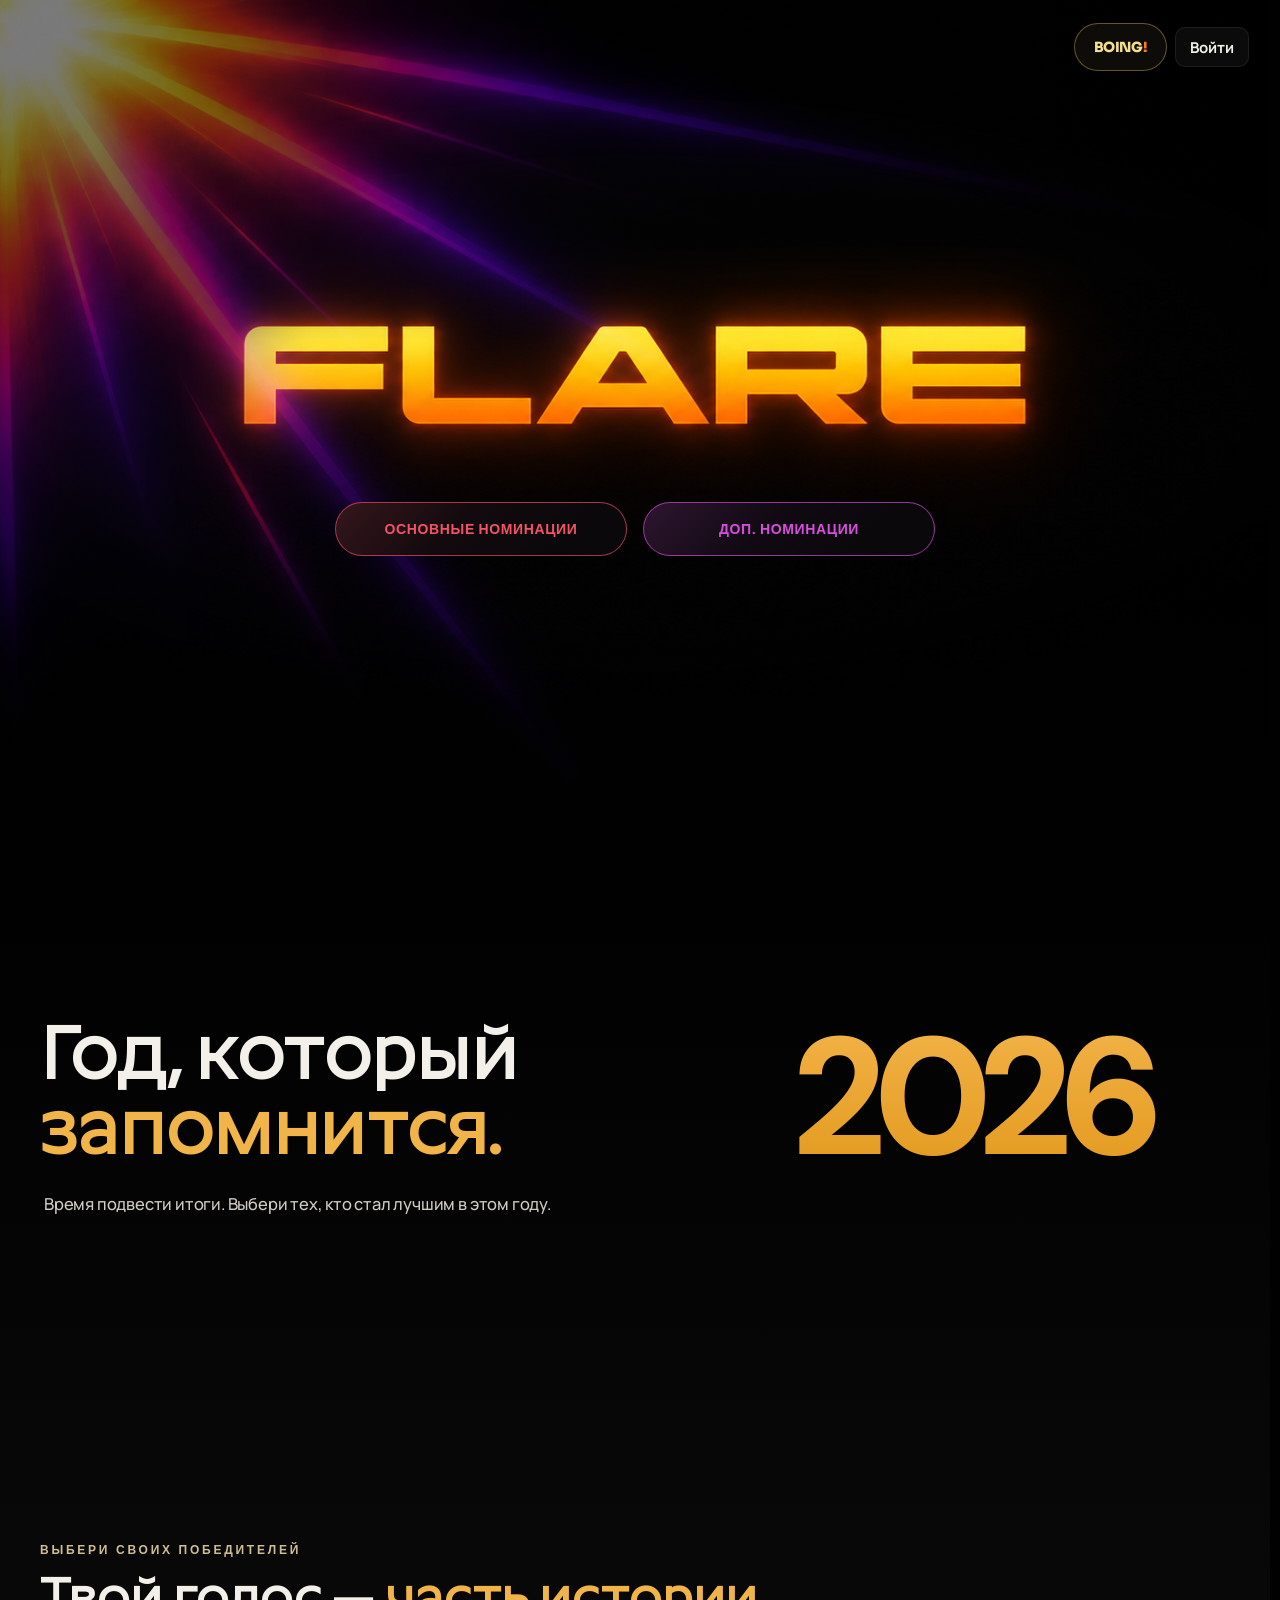
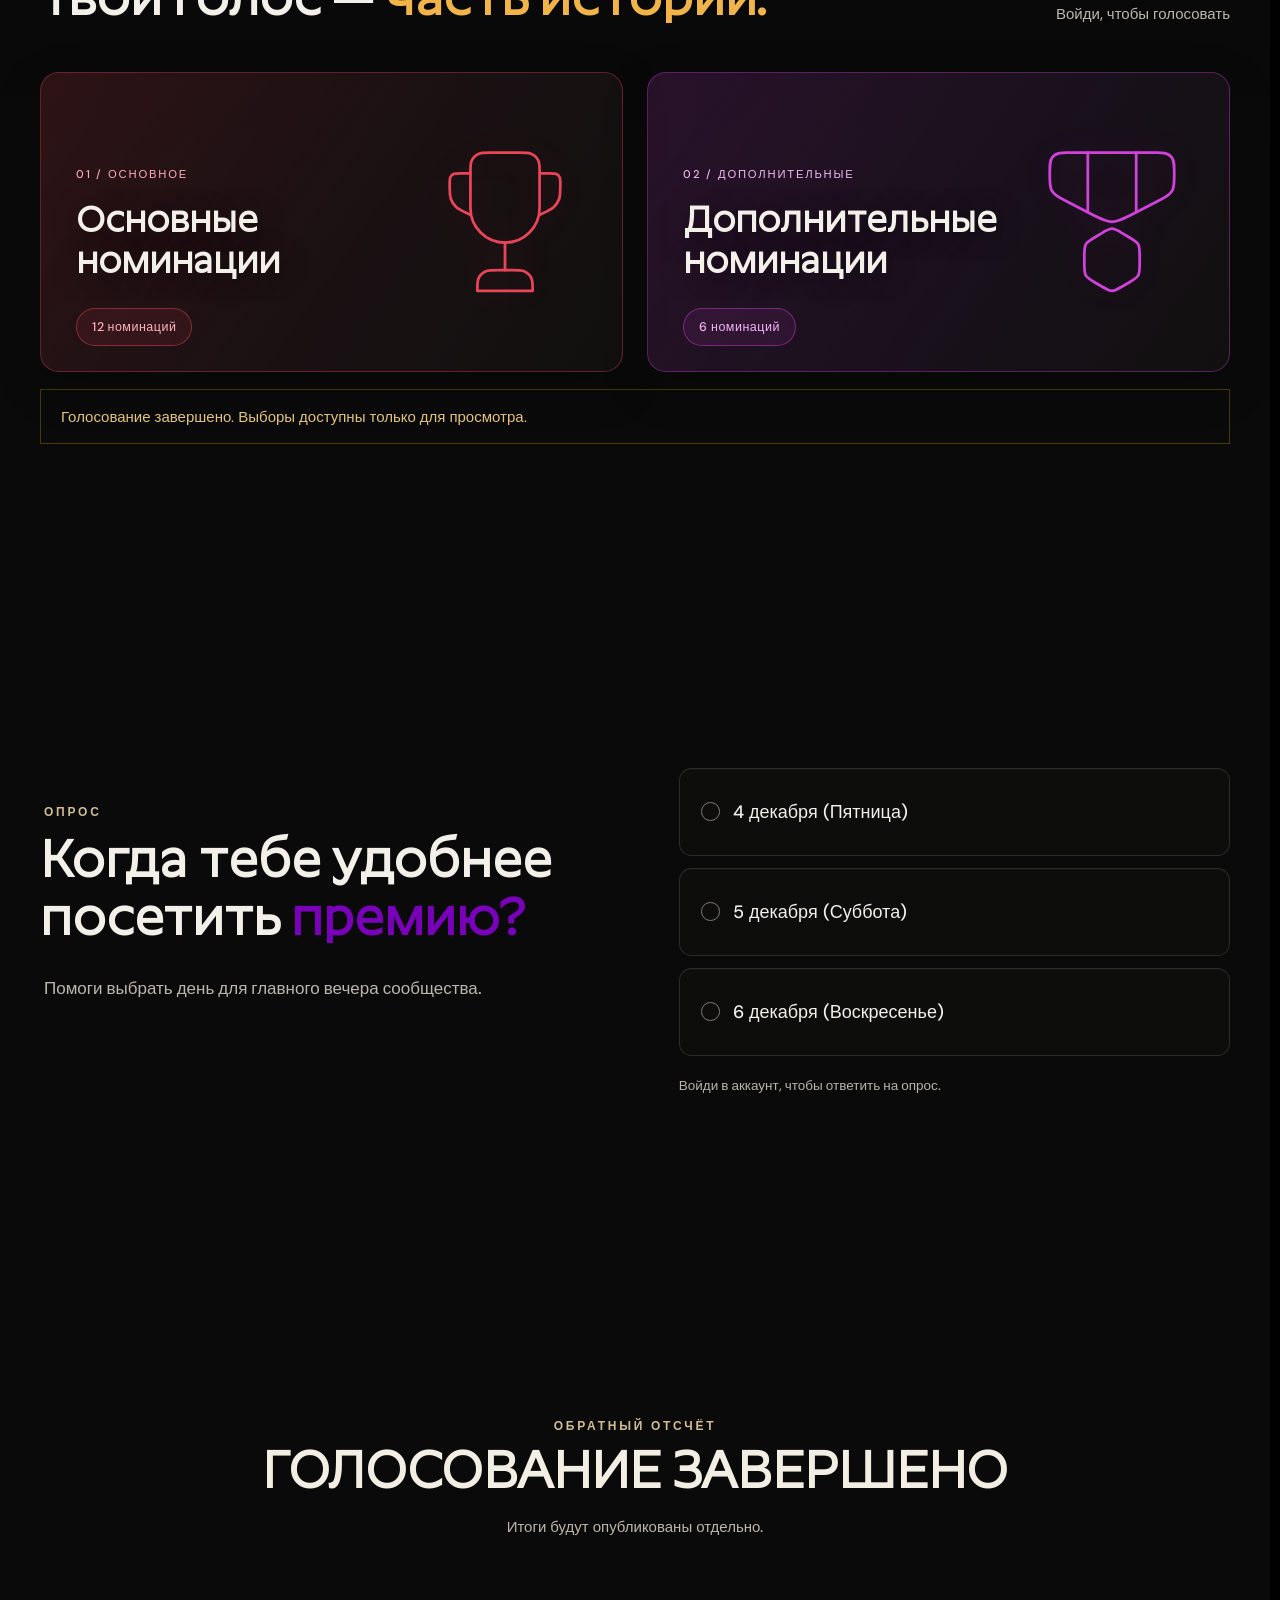
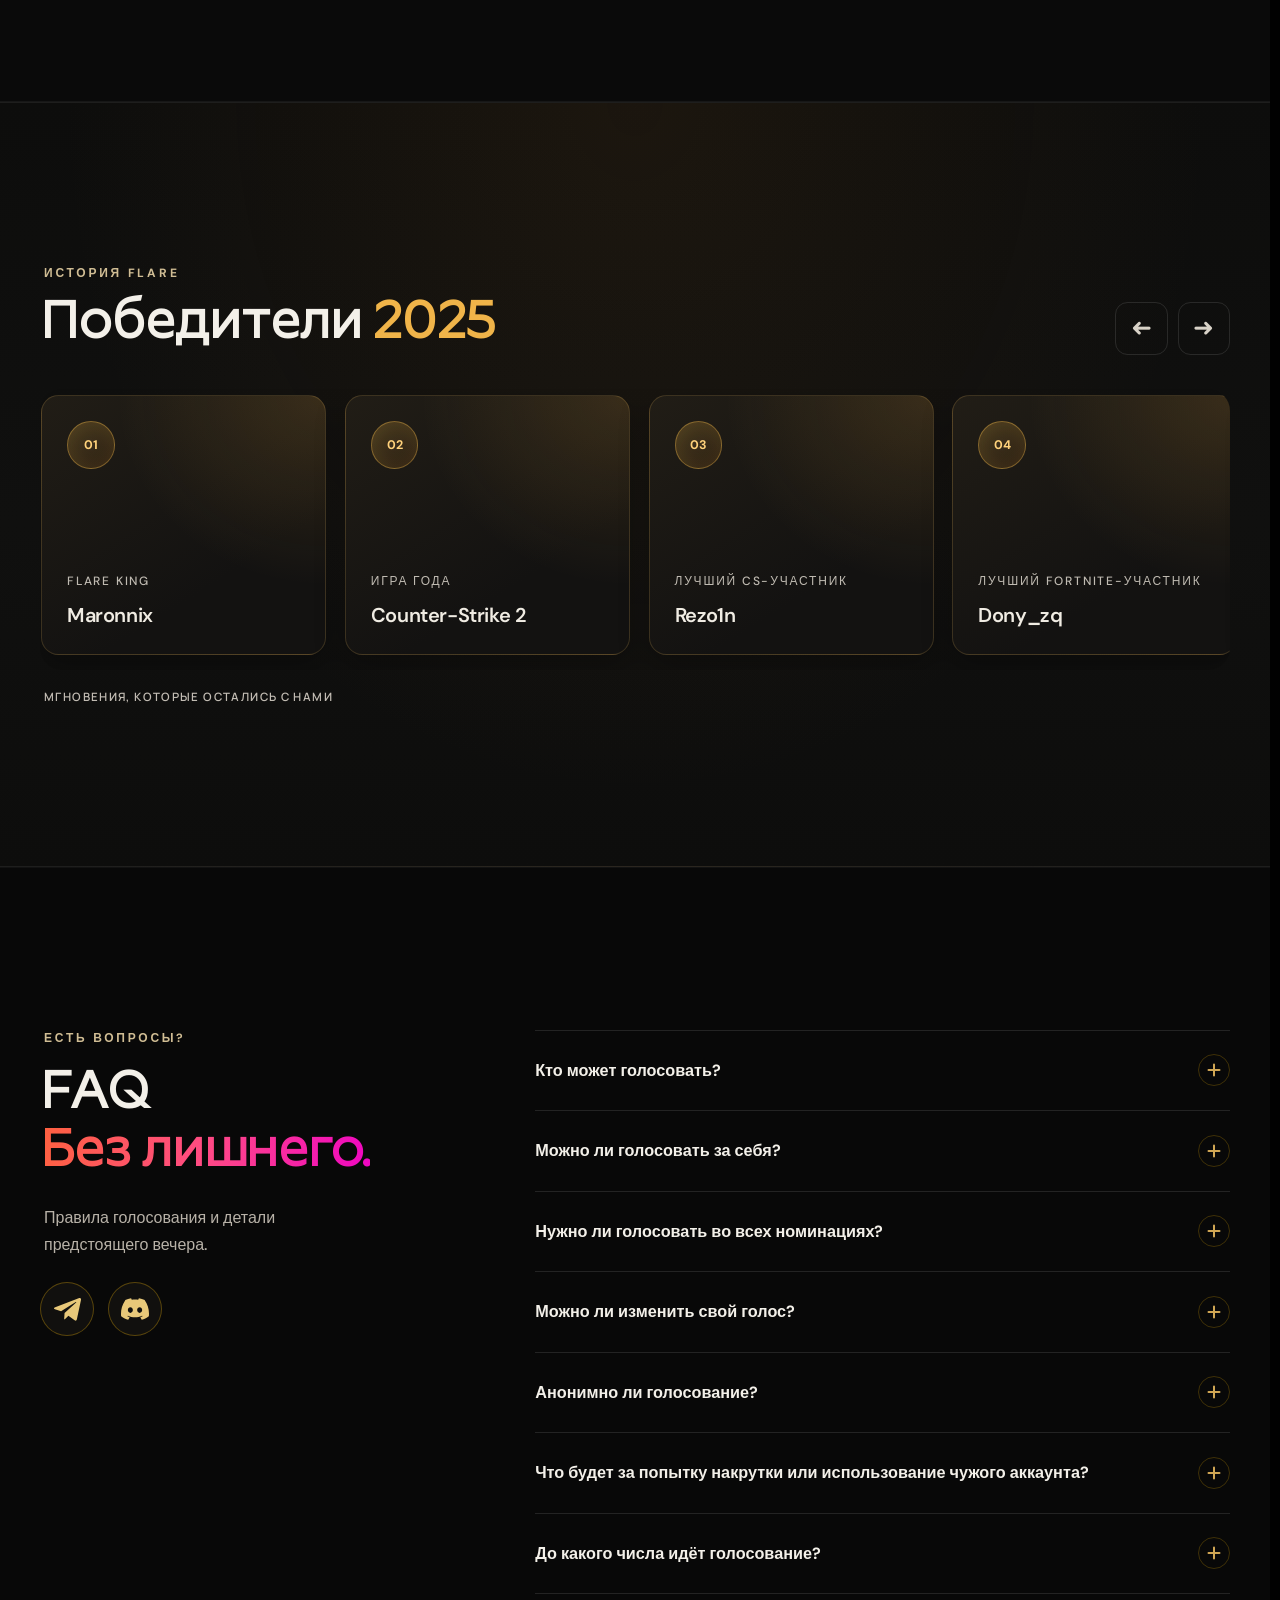
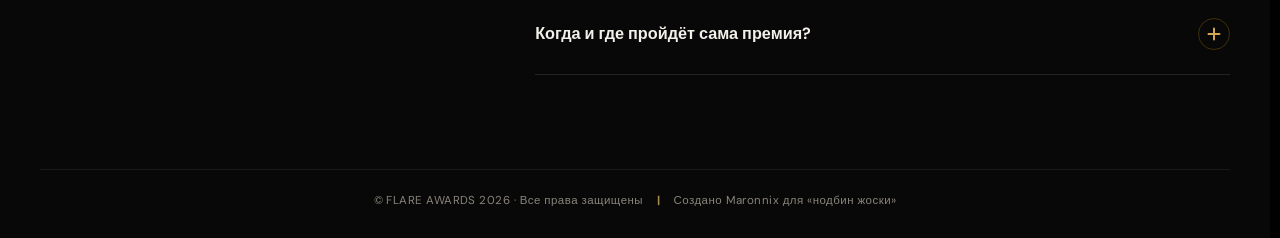
==== index.html @ 32434758 "Rebuild experimental Liquid Glass with edge refraction and spring interactions Co-authored-by: arena" ====
<!doctype html>
<html lang="ru">
<head>
  <meta charset="utf-8"><meta name="viewport" content="width=device-width, initial-scale=1, viewport-fit=cover"><script>(()=>{const viewport=document.querySelector('meta[name="viewport"]');const portraitPhone=window.matchMedia('(max-width:600px) and (orientation:portrait)');const syncViewport=()=>{viewport.content=portraitPhone.matches?'width=device-width, initial-scale=1, maximum-scale=1, user-scalable=no, viewport-fit=cover':'width=device-width, initial-scale=1, viewport-fit=cover'};syncViewport();window.addEventListener('resize',syncViewport,{passive:true});window.addEventListener('orientationchange',syncViewport,{passive:true})})();</script>
  <meta name="theme-color" content="#010101"><meta name="description" content="FLARE 2026 — голосование за главные моменты года.">
  <script src="liquid-glass.js?v=2"></script>
  <title>FLARE 2026 – премия нодбин жоски</title>
  <link rel="icon" type="image/svg+xml" href="assets/brand/favicon.svg?v=2">
  <link rel="preconnect" href="https://fonts.googleapis.com"><link rel="preconnect" href="https://fonts.gstatic.com" crossorigin>
  <link href="https://fonts.googleapis.com/css2?family=DM+Sans:wght@400;500;600;700&family=Manrope:wght@400;500;600;700;800&display=swap" rel="stylesheet">
  <link rel="preload" href="assets/brand/RoundoCyr-Regular.woff2?v=1" as="font" type="font/woff2" crossorigin><link rel="preload" href="assets/brand/ArchivoBlack-Regular.woff2?v=1" as="font" type="font/woff2" crossorigin><link rel="preload" href="assets/brand/Sora-Latin-800.woff2?v=1" as="font" type="font/woff2" crossorigin>
  <link rel="stylesheet" href="styles.css?v=9"><link rel="stylesheet" href="ui-polish.css?v=6"><link rel="stylesheet" href="brand-experience.css?v=132"><link rel="stylesheet" href="profile-boing.css?v=42">
  <link rel="stylesheet" href="liquid-glass.css?v=2">
</head>
<body>
  <section class="brand-intro" id="brand-intro" aria-label="FLARE 2026">
    <img class="intro-rays" src="assets/brand/flare-rays.png" alt="" aria-hidden="true">
    <h1 class="intro-logo intro-logo-media"><img class="intro-logo-source" src="assets/brand/flare-logo.png?v=1" alt="FLARE" width="1672" height="941" fetchpriority="high" decoding="async"></h1>
    <nav class="intro-links" aria-label="Быстрый переход к номинациям">
      <a class="intro-link" href="#category-actions" data-category="основная">Основные номинации</a>
      <a class="intro-link" href="#category-actions" data-category="доп.">Доп. номинации</a>
    </nav>
  </section>
  <header class="topbar is-at-top" id="site-header"><a class="wordmark" href="#brand-intro" aria-label="На главную — FLARE"><img class="wordmark-logo" src="assets/brand/flare-logo-header.png?v=2" alt="" width="1672" height="941"></a><div class="top-actions"><button class="boing-quick-entry" id="boing-quick-entry" type="button" aria-label="Открыть BOING!" aria-haspopup="dialog">BOING<span>!</span></button><div id="account-status" class="account-status"></div><button class="account-button" id="auth-button" type="button" aria-haspopup="dialog"><span class="account-button-label">Войти</span></button></div></header>
  <main id="top">
    <section class="hero wrap"><div class="hero-topline"><h1>Год<span class="hero-comma">,</span> который<br><span>запомнится.</span></h1><span class="hero-year" aria-label="2026">2026</span></div><p class="hero-copy">Время подвести итоги. Выбери тех, кто стал лучшим в этом году.</p></section>
    <section class="vote-hub wrap"><div class="section-heading" id="vote-heading"><div><div class="eyebrow">ВЫБЕРИ СВОИХ ПОБЕДИТЕЛЕЙ</div><h2>Твой голос — <em>часть истории.</em></h2></div><div id="overall-progress" class="overall-progress">Войди, чтобы голосовать</div></div><div class="category-actions" id="category-actions"><button class="category-card primary-category" id="category-primary" data-category="основная"><span class="card-index">01 / ОСНОВНОЕ</span><span class="category-title">Основные<br>номинации</span><span class="category-foot"><span class="category-count">12 номинаций</span></span><span class="category-symbol" aria-hidden="true"><img src="assets/icons/nominations/trophy.svg?v=1" alt="" decoding="async"></span></button><button class="category-card extra-category" id="category-extra" data-category="доп."><span class="card-index">02 / ДОПОЛНИТЕЛЬНЫЕ</span><span class="category-title">Дополнительные<br>номинации</span><span class="category-foot"><span class="category-count">6 номинаций</span></span><span class="category-symbol" aria-hidden="true"><img src="assets/icons/nominations/medal-01.svg?v=2" alt="" decoding="async"></span></button></div><div id="deadline-banner" class="deadline-banner" hidden>Голосование завершено. Выборы доступны только для просмотра.</div></section>
    <section class="event-poll-section" id="event-poll"><div class="event-poll wrap"><div class="poll-copy"><div class="eyebrow">ОПРОС</div><h2>Когда тебе удобнее<br>посетить <em>премию?</em></h2><p>Помоги выбрать день для главного вечера сообщества.</p></div><div class="poll-options" id="event-options"></div><div class="poll-footer"><span id="event-poll-status">Войди в аккаунт, чтобы ответить на опрос.</span></div></div></section>
    <section class="countdown-section" id="countdown-section"><div class="wrap countdown-section-inner"><div class="countdown-heading"><div class="eyebrow">ОБРАТНЫЙ ОТСЧЁТ</div><h2 id="countdown-title">ДО ОКОНЧАНИЯ ГОЛОСОВАНИЯ</h2></div><aside class="vote-countdown" id="vote-countdown" aria-label="Отсчёт до окончания голосования"><div class="countdown-values" aria-hidden="true"><span class="countdown-unit"><strong id="countdown-days">00</strong><small>дней</small></span><span class="countdown-separator" aria-hidden="true">:</span><span class="countdown-unit"><strong id="countdown-hours">00</strong><small>часов</small></span><span class="countdown-separator" aria-hidden="true">:</span><span class="countdown-unit"><strong id="countdown-minutes">00</strong><small id="countdown-minutes-label">минут</small></span></div><span class="countdown-deadline" id="countdown-status">Закрытие 22 ноября в 00:00 по МСК</span></aside></div></section>
    <section class="winners-section"><div class="wrap"><div class="section-heading winners-heading"><div><div class="eyebrow">ИСТОРИЯ FLARE</div><h2>Победители <em>2025</em></h2></div><div class="carousel-controls"><button class="icon-button" id="winner-prev" aria-label="Предыдущие победители"><span class="carousel-arrow carousel-arrow-left" aria-hidden="true">➜</span></button><button class="icon-button" id="winner-next" aria-label="Следующие победители"><span class="carousel-arrow" aria-hidden="true">➜</span></button></div></div><div class="winner-window"><div id="winner-track" class="winner-track"></div></div><div class="carousel-caption"><span class="carousel-caption-copy">МГНОВЕНИЯ, КОТОРЫЕ ОСТАЛИСЬ С НАМИ</span><span class="carousel-swipe-hint" aria-hidden="true">Проведите, чтобы листать</span></div></div></section>

  </main>
  <footer class="faq-section"><div class="wrap faq-layout"><div class="faq-intro"><div class="eyebrow">ЕСТЬ ВОПРОСЫ?</div><h2>FAQ<br><em>Без лишнего.</em></h2><p>Правила голосования и детали предстоящего вечера.</p><nav class="footer-socials" aria-label="Социальные сети FLARE"><a class="footer-social-link" href="https://t.me/+yBj8mAJ5iaIxN2Ey" target="_blank" rel="noopener noreferrer" aria-label="Telegram"><!-- Telegram plane mark: Font Awesome Brands 5.15.4 (CC BY 4.0). --><svg class="telegram-plane-icon" viewBox="0 0 448 512" aria-hidden="true"><path d="M446.7 98.6l-67.6 318.8c-5.1 22.5-18.4 28.1-37.3 17.5l-103-75.9-49.7 47.8c-5.5 5.5-10.1 10.1-20.7 10.1l7.4-104.9 190.9-172.5c8.3-7.4-1.8-11.5-12.9-4.1L117.8 284 16.2 252.2c-22.1-6.9-22.5-22.1 4.6-32.7L418.2 66.4c18.4-6.9 34.5 4.1 28.5 32.2z"/></svg></a><a class="footer-social-link" href="https://discord.gg/gutfCb7ZyH" target="_blank" rel="noopener noreferrer" aria-label="Discord"><svg viewBox="0 0 24 24" aria-hidden="true"><path d="M20.317 4.3698a19.7913 19.7913 0 00-4.8851-1.5152.0741.0741 0 00-.0785.0371c-.211.3753-.4447.8648-.6083 1.2495-1.8447-.2762-3.68-.2762-5.4868 0-.1636-.3933-.4058-.8742-.6177-1.2495a.077.077 0 00-.0785-.037 19.7363 19.7363 0 00-4.8852 1.515.0699.0699 0 00-.0321.0277C.5334 9.0458-.319 13.5799.0992 18.0578a.0824.0824 0 00.0312.0561c2.0528 1.5076 4.0413 2.4228 5.9929 3.0294a.0777.0777 0 00.0842-.0276c.4616-.6304.8731-1.2952 1.226-1.9942a.076.076 0 00-.0416-.1057c-.6528-.2476-1.2743-.5495-1.8722-.8923a.077.077 0 01-.0076-.1277c.1258-.0943.2517-.1923.3718-.2914a.0743.0743 0 01.0776-.0105c3.9278 1.7933 8.18 1.7933 12.0614 0a.0739.0739 0 01.0785.0095c.1202.099.246.1981.3728.2924a.077.077 0 01-.0066.1276 12.2986 12.2986 0 01-1.873.8914.0766.0766 0 00-.0407.1067c.3604.698.7719 1.3628 1.225 1.9932a.076.076 0 00.0842.0286c1.961-.6067 3.9495-1.5219 6.0023-3.0294a.077.077 0 00.0313-.0552c.5004-5.177-.8382-9.6739-3.5485-13.6604a.061.061 0 00-.0312-.0286zM8.02 15.3312c-1.1825 0-2.1569-1.0857-2.1569-2.419 0-1.3332.9555-2.4189 2.157-2.4189 1.2108 0 2.1757 1.0952 2.1568 2.419 0 1.3332-.9555 2.4189-2.1569 2.4189zm7.9748 0c-1.1825 0-2.1569-1.0857-2.1569-2.419 0-1.3332.9554-2.4189 2.1569-2.4189 1.2108 0 2.1757 1.0952 2.1568 2.419 0 1.3332-.946 2.4189-2.1568 2.4189Z"/></svg></a></nav></div><div class="faq-list" id="faq-list"></div></div>
    <div class="footer-bottom wrap"><span class="footer-credit">© FLARE AWARDS 2026 · Все права защищены <span class="footer-credit-separator" aria-hidden="true">|</span> Создано Maronnix для «нодбин жоски»</span></div></footer>
  <div id="modal-root"></div>
  <script src="config.js?v=4"></script><script src="data.js?v=48"></script><script src="app.js?v=134"></script><script src="profile.js?v=37"></script>
</body></html>
---- styles.css ----
:root{--bg:#0a0a0a;--panel:#111110;--panel2:#171614;--text:#f3f0e9;--muted:#9b9891;--gold:#ffc107;--orange:#ff7a00;--line:rgba(255,255,255,.11);--font:'DM Sans',sans-serif;--logo:'Roundo Cyrillic',sans-serif}*{box-sizing:border-box}html{scroll-behavior:smooth}body{margin:0;background:var(--bg);color:var(--text);font-family:var(--font);font-size:18.75px;-webkit-font-smoothing:antialiased;overflow-x:hidden}button,a{font:inherit}button{color:inherit}a{color:inherit;text-decoration:none}button:focus-visible,a:focus-visible{outline:2.5px solid var(--gold);outline-offset:5px}button,.category-card,.nomination-tile,.nominee-card,.icon-button,.wordmark,.video-play{user-select:none;-webkit-user-select:none}img{-webkit-user-drag:none;user-drag:none}::selection{background:rgba(255,193,7,.3);color:white}main{position:relative;isolation:isolate}.ambient{position:absolute;inset:0;z-index:-1;overflow:hidden;pointer-events:none;background:radial-gradient(ellipse 65% 28% at 0% 0%,rgba(87,33,12,.2),transparent 75%)}.burst{position:absolute;width:min(90vw,1125px);height:min(90vw,1125px);left:-550px;top:-612.5px;border-radius:50%;background:repeating-conic-gradient(from -4deg at 50% 50%,rgba(255,199,87,.92) 0deg 1.1deg,rgba(255,108,29,.75) 1.5deg 2deg,transparent 3deg 8deg);filter:blur(16.25px);opacity:.62;animation:flarePulse 4.3s ease-in-out infinite alternate;mask-image:radial-gradient(circle,black 0 10%,rgba(0,0,0,.9) 21%,transparent 68%)}.burst:after{content:"";position:absolute;inset:-20%;background:radial-gradient(circle at 50% 50%,rgba(255,251,219,.95),rgba(255,190,36,.55) 9%,rgba(255,68,45,.22) 28%,rgba(205,30,119,.12) 43%,transparent 64%);filter:blur(50px)}.burst-core{position:absolute;left:-237.5px;top:-218.75px;width:475px;height:475px;border-radius:50%;background:radial-gradient(circle,#fffbdc 0%,#ffd86a 10%,#ff9d29 20%,rgba(255,93,19,.55) 35%,rgba(208,39,125,.17) 54%,transparent 73%);filter:blur(25px);animation:corePulse 3.7s ease-in-out infinite alternate}@keyframes flarePulse{to{transform:rotate(8deg) scale(1.07);opacity:.8}}@keyframes corePulse{to{opacity:.74;transform:scale(.92)}}.wrap{width:min(1450px,calc(100% - 80px));margin-inline:auto}.topbar{width:min(1650px,calc(100% - 80px));height:107.5px;margin:auto;display:flex;align-items:center;justify-content:space-between;border-bottom:1.25px solid rgba(255,255,255,.09);position:relative}.wordmark,.footer-lockup{font:25px var(--logo);letter-spacing:.07em;background:linear-gradient(100deg,#ffd45c,#ff8500);-webkit-background-clip:text;background-clip:text;color:transparent;text-shadow:0 0 31.25px rgba(255,145,0,.16)}.wordmark span,.footer-lockup span{font:11.25px var(--font);letter-spacing:.19em;vertical-align:top;color:#ffbd39;margin-left:8.75px}.top-actions{display:flex;align-items:center;gap:22.5px}.account-status{font-size:15px;color:#d3cfc8}.button{border:0;border-radius:3.75px;background:linear-gradient(110deg,#ffc107,#ff8300);color:#17120a;padding:15px 25px;font-weight:700;font-size:15px;letter-spacing:.02em;cursor:pointer;transition:transform .2s,filter .2s,opacity .2s;user-select:none}.button:hover:not(:disabled){transform:translateY(-2.5px);filter:brightness(1.08)}.button:disabled{opacity:.4;cursor:not-allowed}.button-quiet{background:transparent;border:1.25px solid rgba(255,193,7,.55);color:#ffc44d;padding:12.5px 23.75px}.button-outline{background:transparent;color:#f2c86c;border:1.25px solid rgba(255,193,7,.45)}.hero{padding:151.25px 0 145px;position:relative}.hero-logo{position:absolute;top:38.75px;left:50%;transform:translateX(-50%);font:22.5px var(--logo);letter-spacing:.18em;background:linear-gradient(100deg,#ffc107,#ff7a00);-webkit-background-clip:text;background-clip:text;color:transparent;text-shadow:0 0 37.5px rgba(255,151,0,.28);white-space:nowrap}.hero-logo span{display:block;text-align:center;font:10px var(--font);letter-spacing:.28em;color:#b78b45;margin-top:6.25px}.eyebrow{font-size:11.25px;letter-spacing:.23em;color:#c0a778;font-weight:700}.eyebrow i{display:inline-block;width:7.5px;height:7.5px;background:#ffae24;border-radius:50%;margin:0 11.25px 1.25px 0;box-shadow:0 0 15px #ff9619}.hero h1{font-size:clamp(67.5px,8vw,125px);line-height:.99;letter-spacing:-.07em;font-weight:500;margin:36.25px 0 28.75px;max-width:900px}.hero h1 span,.section-heading h2 em,.poll-copy h2 em,.faq-intro h2 em{font-style:normal;color:#f0b449}.hero-copy{color:#aaa49c;font-size:20px;line-height:1.7}.hero-meta{margin-top:53.75px;display:flex;align-items:center;gap:20px;font-size:11.25px;letter-spacing:.17em;color:#a8a196}.hero-meta b{width:5px;height:5px;background:#f5a421;border-radius:50%}.section-heading{display:flex;justify-content:space-between;align-items:end;gap:30px}.section-heading h2,.poll-copy h2,.faq-intro h2{font-size:clamp(40px,4vw,58.75px);letter-spacing:-.055em;line-height:1.13;font-weight:500;margin:16.25px 0 0}.overall-progress{font-size:13.75px;color:#a7a39b;margin-bottom:7.5px}.category-actions{display:grid;grid-template-columns:1fr 1fr;gap:21.25px;margin-top:40px}.category-card{height:306.25px;text-align:left;position:relative;overflow:hidden;padding:33.75px 37.5px;border:1.25px solid rgba(255,255,255,.12);border-radius:3.75px;background:linear-gradient(120deg,#181612 0%,#100f0d 72%);cursor:pointer;transition:border-color .25s,transform .25s}.category-card:hover{transform:translateY(-5px);border-color:rgba(255,187,71,.6)}.extra-category{background:linear-gradient(120deg,#151318 0%,#100f10 72%)}.card-index{font-size:11.25px;letter-spacing:.16em;color:#c8a86c;position:relative;z-index:1}.category-title{display:block;font-size:40px;line-height:1.12;letter-spacing:-.045em;margin-top:35px;position:relative;z-index:1}.category-foot{position:absolute;bottom:30px;left:37.5px;right:37.5px;border-top:1.25px solid rgba(255,255,255,.15);padding-top:16.25px;display:flex;justify-content:space-between;font-size:12.5px;color:#aaa49c;z-index:2}.category-foot b{font-size:21.25px;color:#ffbc4e;font-weight:400}.deadline-banner{border:1.25px solid rgba(255,193,7,.25);padding:16.25px 20px;color:#e8c77e;font-size:15px;margin-top:17.5px}.winners-section{margin-top:160px;padding:92.5px 0 98.75px;background:linear-gradient(180deg,#0d0d0c,#10100f 55%,#0d0d0c);border-top:1.25px solid rgba(255,255,255,.07);border-bottom:1.25px solid rgba(255,255,255,.07)}.carousel-controls{display:flex;gap:10px}.icon-button{height:52.5px;width:52.5px;background:transparent;border:1.25px solid var(--line);color:#d8d2c7;font-size:22.5px;cursor:pointer;transition:all .2s}.icon-button:hover{border-color:#e7ac41;color:#ffc34c}.winner-window{overflow:hidden;margin-top:40px}.winner-track{display:flex;gap:16.25px;transition:transform .34s cubic-bezier(.22,.8,.28,1);will-change:transform}.winner-card{flex:0 0 275px;min-height:215px;border:1.25px solid rgba(255,255,255,.1);background:linear-gradient(145deg,#191816,#121211);padding:22.5px;display:flex;flex-direction:column;justify-content:space-between}.winner-card .winner-icon{width:42.5px;height:42.5px;border:1.25px solid rgba(255,183,55,.42);display:grid;place-items:center;border-radius:50%;font-size:16.25px;color:#ffc14a}.winner-title{font-size:11.25px;letter-spacing:.13em;color:#aaa49b}.winner-name{font-size:21.25px;line-height:1.35;margin-top:7.5px;letter-spacing:-.02em}.carousel-caption{display:flex;justify-content:space-between;color:#736f68;font-size:10px;letter-spacing:.16em;margin-top:23.75px}.event-poll{padding:131.25px 0 137.5px;display:grid;grid-template-columns:1fr 1fr;column-gap:87.5px;align-items:center}.poll-copy p{font-size:16.25px;color:#9b9790;line-height:1.7;margin-top:22.5px}.poll-options{display:grid;gap:11.25px}.poll-option{display:flex;align-items:center;gap:17.5px;padding:18.75px 21.25px;border:1.25px solid var(--line);background:#10100f;cursor:pointer;transition:border .2s,background .2s;text-align:left}.poll-option:hover,.poll-option.selected{border-color:rgba(255,193,7,.62);background:#17140e}.poll-option .radio{width:18.75px;height:18.75px;border:1.25px solid #817b70;border-radius:50%;flex:0 0 auto}.poll-option.selected .radio{border:5px solid #ffc247}.poll-option strong{font-size:16.25px;font-weight:500}.poll-option small{margin-left:auto;font-size:12.5px;color:#918c82}.poll-footer{grid-column:2;display:flex;align-items:center;justify-content:space-between;gap:15px;margin-top:21.25px}.poll-footer>span{font-size:12.5px;color:#8c887f}.poll-footer .button{font-size:12.5px;padding:15px 17.5px}.faq-section{position:relative;background:#080808;padding:97.5px 0 27.5px;border-top:1.25px solid rgba(255,255,255,.04)}.faq-layout{display:grid;grid-template-columns:.8fr 1.2fr;gap:125px}.faq-intro h2{margin-top:21.25px}.faq-intro p{color:#868179;font-size:15px;line-height:1.7;margin:25px 0 43.75px;max-width:337.5px}.footer-lockup{font-size:20px}.faq-list{border-top:1.25px solid var(--line)}.faq-item{border-bottom:1.25px solid var(--line)}.faq-question{width:100%;text-align:left;background:none;border:0;padding:21.25px 0;display:flex;justify-content:space-between;align-items:center;cursor:pointer;font-size:16.25px;font-weight:500}.faq-question span:last-child{font-size:25px;color:#d0a654;transition:transform .2s}.faq-answer{max-height:0;overflow:hidden;transition:max-height .3s ease;color:#969189;font-size:15px;line-height:1.8}.faq-item.open .faq-answer{max-height:237.5px;padding:0 37.5px 20px 0}.faq-item.open .faq-question span:last-child{transform:rotate(45deg)}.footer-bottom{display:flex;justify-content:space-between;margin-top:93.75px;border-top:1.25px solid rgba(255,255,255,.07);padding-top:21.25px;color:#605d57;font-size:10px;letter-spacing:.14em}.modal-backdrop{position:fixed;z-index:20;inset:0;background:rgba(0,0,0,.84);backdrop-filter:blur(15px);display:grid;place-items:center;padding:27.5px;animation:fadeIn .18s ease}.modal{width:min(100%,1237.5px);max-height:min(90vh,1125px);overflow:auto;background:#10100f;border:1.25px solid rgba(255,255,255,.13);position:relative;box-shadow:0 31.25px 125px #000;animation:rise .25s ease}.modal.auth-modal{width:min(100%,575px);padding:45px}.modal-header{position:sticky;top:0;z-index:5;padding:31.25px 38.75px 25px;background:rgba(16,16,15,.96);border-bottom:1.25px solid var(--line);display:flex;justify-content:space-between;align-items:center;backdrop-filter:blur(15px)}.modal-header h2{font-size:31.25px;font-weight:500;letter-spacing:-.04em;margin:0}.close-button{border:0;background:none;color:#aaa;font-size:28.75px;cursor:pointer;padding:3.75px}.nomination-grid{padding:31.25px 37.5px 38.75px;display:grid;grid-template-columns:repeat(3,1fr);gap:13.75px}.nomination-tile{text-align:left;min-height:185px;border:1.25px solid rgba(255,255,255,.1);background:linear-gradient(145deg,#1b1916,#111);padding:22.5px;cursor:pointer;display:flex;flex-direction:column;justify-content:space-between;transition:all .2s}.nomination-tile:hover{border-color:#c48e32;transform:translateY(-2.5px)}.nomination-tile h3{font-size:18.75px;letter-spacing:-.02em;margin:0;font-weight:600}.nomination-tile p{font-size:12.5px;color:#8f8b83;line-height:1.5;margin:10px 0}.tile-foot{display:flex;justify-content:space-between;align-items:center;font-size:11.25px;color:#b8a36f}.tile-foot b{font-weight:400;font-size:18.75px;color:#e9b44e}.vote-check{color:#9bd095;font-size:15px}.nom-detail{padding:36.25px 38.75px 41.25px}.back-link{border:0;background:none;color:#b2aca0;padding:0;margin-bottom:25px;cursor:pointer;font-size:13.75px}.nom-detail .description{max-width:875px;color:#a7a198;font-size:16.25px;line-height:1.75;margin:15px 0 35px}.nominee-grid{display:grid;grid-template-columns:repeat(4,1fr);gap:15px}.nominee-card{border:1.25px solid rgba(255,255,255,.11);background:#141413;padding:12.5px;cursor:pointer;position:relative;text-align:center;transition:transform .2s,border .2s,background .2s;min-width:0}.nominee-card:hover{transform:translateY(-3.75px);border-color:rgba(247,185,74,.5)}.nominee-card.locked{cursor:default;opacity:.88}.nominee-card.locked:hover{transform:none;border-color:rgba(255,255,255,.11)}.nominee-card.selected{border-color:#e6ad38;background:#201a0e;box-shadow:0 0 0 1.25px rgba(240,177,53,.25)}.nominee-card.saved{border-color:rgba(139,198,130,.55)}.portrait{aspect-ratio:1;border-radius:50%;width:min(100%,157.5px);margin:7.5px auto 15px;display:grid;place-items:center;font-size:37.5px;font-weight:600;color:#fff0ce;background:radial-gradient(circle at 30% 28%,#9b6936,#3c2621 53%,#1e1c20);border:1.25px solid rgba(255,255,255,.15);position:relative}.nominee-card:nth-child(3n+2) .portrait{background:radial-gradient(circle at 30% 28%,#64815b,#26352b 55%,#191e1c)}.nominee-card:nth-child(3n) .portrait{background:radial-gradient(circle at 30% 28%,#5f597b,#292633 55%,#18171b)}.nominee-name{display:block;font-size:13.75px;line-height:1.4;overflow-wrap:anywhere}.self-mark{position:absolute;top:11.25px;right:11.25px;font-size:10px;background:#29251c;color:#e6c26c;padding:5px 7.5px;border:1.25px solid rgba(235,186,67,.35)}.visual{height:165px;background:linear-gradient(145deg,#574b32,#151616);position:relative;overflow:hidden;margin:-12.5px -12.5px 15px}.visual:before,.visual:after{content:"";position:absolute;border-radius:50%;filter:blur(2.5px)}.visual:before{width:193.75px;height:193.75px;right:-18.75px;top:-62.5px;background:radial-gradient(circle at 35% 40%,rgba(255,199,78,.8),rgba(246,117,25,.2) 43%,transparent 68%)}.visual:after{height:81.25px;left:-25px;right:-12.5px;bottom:-31.25px;background:rgba(4,5,7,.65);filter:blur(17.5px)}.visual-label{position:absolute;left:15px;bottom:15px;z-index:2;text-align:left;font-size:12.5px;line-height:1.4;text-shadow:0 1.25px 10px #000}.visual-game{background:linear-gradient(135deg,#2b4b57,#162023 60%,#42382a)}.visual-group{background:linear-gradient(140deg,#593e29,#282125 55%,#442638)}.visual-conflict{background:linear-gradient(140deg,#67231c,#251411 52%,#222126)}.visual-event{background:linear-gradient(135deg,#1f3f42,#172124 55%,#52402c)}.video-play{position:absolute;z-index:3;left:50%;top:50%;transform:translate(-50%,-50%);width:46.25px;height:46.25px;border:1.25px solid rgba(255,255,255,.7);border-radius:50%;background:rgba(0,0,0,.55);display:grid;place-items:center;opacity:0;transition:opacity .2s}.nominee-card:hover .video-play{opacity:1}.video-play:after{content:"";margin-left:3.75px;border-top:7.5px solid transparent;border-bottom:7.5px solid transparent;border-left:11.25px solid white}.nominee-card.video .visual{cursor:default}.nominee-card.video .video-play{cursor:pointer;opacity:.85}.vote-actions{position:sticky;bottom:0;background:rgba(16,16,15,.97);border-top:1.25px solid var(--line);padding:18.75px 37.5px;display:flex;justify-content:space-between;align-items:center;gap:18.75px;z-index:4}.vote-message{color:#969187;font-size:13.75px}.vote-notice{margin:0 38.75px 22.5px;padding:15px 18.75px;border:1.25px solid rgba(255,193,7,.3);color:#e7c472;font-size:13.75px}.admin-table{width:100%;border-collapse:collapse;font-size:13.75px}.admin-table th,.admin-table td{text-align:left;padding:15px;border-bottom:1.25px solid var(--line);vertical-align:top}.admin-table th{color:#c4a866;font-weight:600}.admin-wrap{padding:25px 35px 37.5px;overflow:auto}.admin-head{display:flex;justify-content:space-between;align-items:center;padding:28.75px 37.5px;border-bottom:1.25px solid var(--line)}.admin-head h2{margin:0;font-size:27.5px;font-weight:500}.auth-title{font-size:33.75px;margin:2.5px 0 11.25px;letter-spacing:-.04em}.auth-sub{color:#99938b;font-size:15px;line-height:1.7;margin-bottom:31.25px}.form-field{display:block;margin:18.75px 0}.form-field span{display:block;color:#bbb4a7;font-size:12.5px;letter-spacing:.07em;margin-bottom:8.75px}.form-field input,.form-field select{width:100%;border:1.25px solid rgba(255,255,255,.14);background:#0b0b0a;color:#f3f0e9;padding:16.25px 15px;font:16.25px var(--font);border-radius:2.5px}.form-field input:focus{outline:1.25px solid #d99f35}.auth-form .button{width:100%;margin-top:8.75px}.form-switch{margin-top:22.5px;text-align:center;color:#8e8980;font-size:13.75px}.text-button{border:0;background:none;color:#e8b34f;cursor:pointer;font-size:13.75px;padding:0}.auth-error{min-height:20px;color:#f39b82;font-size:13.75px;margin:11.25px 0 0}.toast{position:fixed;bottom:30px;left:50%;transform:translate(-50%,25px);z-index:50;background:#252016;border:1.25px solid rgba(255,191,68,.4);padding:15px 22.5px;font-size:15px;opacity:0;transition:.2s;pointer-events:none}.toast.show{transform:translate(-50%,0);opacity:1}@keyframes fadeIn{from{opacity:0}to{opacity:1}}@keyframes rise{from{transform:translateY(12.5px);opacity:.6}to{transform:translateY(0);opacity:1}}
@media(max-width:975px){.wrap{width:calc(100% - 47.5px)}.topbar{width:calc(100% - 47.5px);height:90px}.hero{padding:118.75px 0 106.25px}.hero h1{font-size:clamp(68.75px,13vw,103.75px)}.category-actions{gap:12.5px}.category-card{height:275px;padding:27.5px 23.75px}.category-title{font-size:31.25px}.category-foot{left:23.75px;right:23.75px}.winners-section{margin-top:112.5px;padding:72.5px 0}.event-poll{grid-template-columns:1fr;gap:31.25px;padding:97.5px 0}.poll-footer{grid-column:1}.faq-layout{grid-template-columns:1fr;gap:43.75px}.faq-intro p{margin-bottom:22.5px}.footer-bottom{margin-top:60px}.nomination-grid{grid-template-columns:repeat(2,1fr);padding:21.25px}.nominee-grid{grid-template-columns:repeat(3,1fr)}.modal-header{padding:25px}.nom-detail{padding:27.5px 25px}.vote-actions{padding:16.25px 25px}.admin-wrap{padding:15px}}
@media(max-width:600px){.wrap,.topbar{width:calc(100% - 37.5px)}.wordmark{font-size:20px}.top-actions{gap:11.25px}.account-status{font-size:12.5px}.button-quiet{padding:11.25px 15px;font-size:13.75px}.hero{padding-top:98.75px;padding-bottom:83.75px}.hero h1{font-size:72.5px}.hero-copy{font-size:17.5px}.hero-meta{font-size:10px;gap:11.25px}.section-heading{align-items:flex-start;flex-direction:column}.section-heading h2,.poll-copy h2,.faq-intro h2{font-size:42.5px}.overall-progress{margin:0}.category-actions{grid-template-columns:1fr}.category-card{height:238.75px}.category-title{font-size:33.75px;margin-top:22.5px}.winners-heading{flex-direction:row;align-items:end}.winner-card{flex-basis:237.5px;min-height:200px}.carousel-caption{font-size:8.75px}.poll-footer{align-items:flex-start;flex-direction:column}.poll-footer .button{width:100%}.faq-section{padding-top:75px}.footer-bottom{font-size:8.75px}.modal-backdrop{padding:12.5px}.modal{max-height:94vh}.modal.auth-modal{padding:33.75px 27.5px}.nomination-grid{gap:10px;padding:15px}.nomination-tile{min-height:166.25px;padding:15px}.nomination-tile h3{font-size:16.25px}.nom-detail .description{font-size:15px}.nominee-grid{grid-template-columns:repeat(2,1fr);gap:10px}.portrait{width:85%;font-size:30px}.nominee-name{font-size:12.5px}.visual{height:131.25px}.vote-actions{flex-direction:column;align-items:stretch}.vote-actions .button{width:100%}.vote-message{text-align:center}.poll-option{padding:16.25px}.poll-option strong{font-size:15px}}
@media(prefers-reduced-motion:reduce){*,*:before,*:after{scroll-behavior:auto!important;animation-duration:.01ms!important;transition-duration:.01ms!important}}
---- ui-polish.css ----
/* FLARE interface polish: clearer brand, softer surfaces and lightweight transitions. */
.topbar{z-index:8;margin-bottom:-107.5px;background:rgba(8,8,8,.28);-webkit-backdrop-filter:blur(15px);backdrop-filter:blur(15px);border-bottom:1.25px solid rgba(255,255,255,.13);border-radius:0 0 15px 15px}
main{margin-top:0}
.hero{padding-top:255px}
.hero-logo{top:120px;font-size:clamp(52.5px,6vw,90px);line-height:1.05;letter-spacing:.12em;text-shadow:0 0 32.5px rgba(255,176,30,.35),0 0 87.5px rgba(255,99,0,.2)}
.hero-logo span{font-size:12.5px;letter-spacing:.32em;margin-top:10px}
.wordmark{font-size:28.75px;letter-spacing:.12em}
.category-card{border-radius:18.75px;border-color:rgba(255,255,255,.14);background:linear-gradient(120deg,rgba(32,27,17,.96),rgba(14,13,12,.97) 72%);box-shadow:0 15px 47.5px rgba(0,0,0,.18);transition:transform .28s ease,border-color .28s ease,box-shadow .28s ease}
.category-card::after{content:"";position:absolute;z-index:1;top:-35%;bottom:-35%;left:-58%;width:34%;background:linear-gradient(90deg,transparent,rgba(255,255,255,.07),transparent);transform:skewX(-20deg);transition:transform .7s cubic-bezier(.2,.7,.2,1);pointer-events:none}
.category-card:hover{transform:translateY(-6.25px);border-color:rgba(255,191,75,.68);box-shadow:0 25px 65px rgba(255,151,30,.1),0 17.5px 43.75px rgba(0,0,0,.35)}
.category-card:hover::after{transform:translateX(500%) skewX(-20deg)}
.extra-category{background:linear-gradient(120deg,rgba(28,23,30,.97),rgba(14,13,14,.97) 72%)}
.category-symbol{position:absolute;z-index:0;right:47.5px;top:50%;transform:translateY(-53%) rotate(-8deg);font-family:"Segoe UI Symbol","Noto Sans Symbols 2","Apple Symbols",sans-serif;font-weight:400;font-size:clamp(115px,11vw,170px);line-height:1;color:#ffd166;opacity:.83;text-shadow:0 0 25px rgba(255,190,60,.36),0 0 68.75px rgba(255,105,0,.2);pointer-events:none;transition:transform .36s ease,opacity .36s ease,text-shadow .36s ease}
.category-card:hover .category-symbol{transform:translateY(-55%) rotate(4deg) scale(1.07);opacity:1}
.extra-category .category-symbol{color:#f2b1e6;text-shadow:0 0 27.5px rgba(231,136,214,.42),0 0 72.5px rgba(178,96,245,.22)}
.extra-category:hover .category-symbol{text-shadow:0 0 31.25px rgba(246,165,226,.55),0 0 87.5px rgba(178,96,245,.32)}
.category-title{max-width:68%;text-shadow:0 2.5px 27.5px rgba(0,0,0,.45)}
.category-foot b{display:grid;place-items:center;width:37.5px;height:37.5px;margin-top:-10px;border:1.25px solid rgba(255,193,7,.28);border-radius:50%;background:rgba(255,193,7,.08);transition:transform .25s,background .25s}
.category-card:hover .category-foot b{transform:translate(2.5px,-2.5px);background:rgba(255,193,7,.18)}
.winners-section{background:radial-gradient(ellipse at 50% 0%,rgba(133,86,28,.12),transparent 64%),linear-gradient(180deg,#0d0d0c,#10100f 55%,#0d0d0c)}
.winner-window{padding:6.25px 1.25px 15px;margin-top:33.75px}
.winner-track{gap:18.75px;will-change:transform;transition:transform .48s cubic-bezier(.2,.72,.2,1)}
.winner-card{position:relative;isolation:isolate;overflow:hidden;flex-basis:285px;min-height:260px;padding:25px;border:1.25px solid rgba(255,201,102,.17);border-radius:17.5px;background:radial-gradient(ellipse at 100% 0%,rgba(255,184,69,.14),transparent 52%),linear-gradient(148deg,#211d16,#131211 68%);box-shadow:0 11.25px 30px rgba(0,0,0,.27);transition:transform .28s ease,border-color .28s ease,box-shadow .28s ease}
.winner-card::before{content:"";position:absolute;z-index:-1;width:187.5px;height:187.5px;right:-91.25px;top:72.5px;border:1.25px solid rgba(255,196,89,.11);border-radius:50%;box-shadow:0 0 0 22.5px rgba(255,190,72,.025),0 0 0 47.5px rgba(255,190,72,.018);pointer-events:none}
.winner-card:hover{transform:translateY(-5px);border-color:rgba(255,198,92,.42);box-shadow:0 20px 42.5px rgba(0,0,0,.38),0 0 30px rgba(255,171,54,.07)}
.winner-card .winner-icon{width:47.5px;height:47.5px;border:1.25px solid rgba(255,194,76,.38);background:linear-gradient(145deg,rgba(255,200,80,.18),rgba(255,125,24,.07));font-size:12.5px;font-weight:700;color:#ffd27b;box-shadow:inset 0 0 17.5px rgba(255,184,53,.09)}
.winner-title{font-size:11.25px;letter-spacing:.15em;color:#c1a978;line-height:1.55}
.winner-name{position:relative;font-size:20px;line-height:1.42;font-weight:600;color:#f0ece3;margin-top:10px;text-wrap:pretty}
.carousel-caption{margin-top:18.75px}
.icon-button{border-radius:13.75px;transition:transform .2s ease,border-color .2s,color .2s,background .2s}
.icon-button:hover{transform:translateY(-2.5px);background:rgba(255,193,7,.07)}
.button,.button-quiet,.button-outline{border-radius:11.25px}
.poll-option{border-radius:11.25px}
.nomination-tile{border-radius:13.75px;transition:transform .24s ease,border-color .24s ease,background .24s ease}
.nominee-card{border-radius:12.5px}
.visual{border-radius:8.75px 8.75px 2.5px 2.5px}
.modal{border-radius:21.25px}
.modal-header{border-radius:21.25px 21.25px 0 0}
.modal.auth-modal{border-radius:23.75px;padding:47.5px;background:radial-gradient(ellipse at 100% 0%,rgba(255,176,42,.1),transparent 47%),linear-gradient(150deg,#171512,#10100f 58%);box-shadow:0 37.5px 137.5px rgba(0,0,0,.72),0 0 56.25px rgba(255,159,34,.045)}
.auth-modal .eyebrow{margin-bottom:11.25px}
.auth-title{font-size:37.5px;line-height:1.15;margin:0 0 12.5px}
.auth-sub{margin:0 0 28.75px;max-width:425px}
.auth-form .form-field{margin:17.5px 0}
.form-field input,.form-field select{min-height:60px;border-radius:10px;padding:15px 17.5px;transition:border-color .2s,box-shadow .2s}
.form-field input:focus,.form-field select:focus{outline:none;border-color:rgba(255,193,7,.72);box-shadow:0 0 0 3.75px rgba(255,193,7,.1)}
.auth-form>.button{min-height:58.75px;border-radius:11.25px}
.form-switch{margin-top:25px}
.faq-question{transition:color .2s ease;padding:23.75px 0}
.faq-question:hover{color:#ffd071}
.faq-question span:last-child{display:grid;place-items:center;width:31.25px;height:31.25px;border:1.25px solid rgba(255,193,7,.22);border-radius:50%;font-size:21.25px;transition:transform .35s cubic-bezier(.2,.7,.2,1),background .25s,border-color .25s}
.faq-item.open .faq-question span:last-child{transform:rotate(45deg);background:rgba(255,193,7,.09);border-color:rgba(255,193,7,.42)}
.faq-answer{max-height:0;padding:0 40px 0 0;opacity:0;transform:translateY(-6.25px);transition:max-height .42s cubic-bezier(.2,.7,.2,1),padding .32s ease,opacity .25s ease,transform .32s ease}
.faq-item.open .faq-answer{max-height:325px;padding:0 40px 21.25px 0;opacity:1;transform:translateY(0)}
.burst{will-change:transform,opacity;animation-duration:4.5s}
.burst-core{will-change:transform,opacity;animation-duration:4s}
@media(max-width:975px){.topbar{margin-bottom:-90px}.hero{padding-top:212.5px}.hero-logo{top:100px;font-size:clamp(46.25px,8vw,70px)}.category-symbol{right:31.25px;font-size:125px}.winner-card{flex-basis:270px;min-height:255px}.modal.auth-modal{padding:40px 35px}}
@media(max-width:600px){.topbar{margin-bottom:-90px}.hero{padding-top:203.75px}.hero-logo{top:98.75px;font-size:47.5px}.hero-logo span{font-size:10px;margin-top:6.25px}.category-card{border-radius:16.25px}.category-symbol{right:31.25px;font-size:110px}.category-title{max-width:70%;font-size:32.5px}.winner-card{flex-basis:245px;min-height:245px;padding:21.25px;border-radius:15px}.winner-track{gap:15px}.winner-name{font-size:18.75px}.modal.auth-modal{padding:33.75px 27.5px;border-radius:18.75px}.auth-title{font-size:33.75px}.faq-question{padding:20px 0}.faq-answer{font-size:15px}}
@media(prefers-reduced-motion:reduce){.burst,.burst-core{animation:none;will-change:auto}.winner-track{will-change:auto}.category-card,.category-card::after,.category-symbol,.winner-card,.faq-answer,.faq-question span:last-child{transition:none}}
/* Follow-up refinements: low-cost ambient light, full-width header, illustrated nomination gallery. */
.topbar{width:100%;max-width:none;height:107.5px;padding-inline:max(40px,calc((100vw - 1450px)/2));margin-bottom:-107.5px;background:rgba(7,7,7,.22);-webkit-backdrop-filter:blur(8.75px);backdrop-filter:blur(8.75px);border:0;border-radius:0}
.hero{padding-top:307.5px}
.hero-logo{top:120px;font-size:clamp(80px,7.4vw,117.5px);letter-spacing:.1em;text-shadow:0 0 27.5px rgba(255,176,30,.42),0 0 60px rgba(255,99,0,.24)}
.hero-logo span{font-size:12.5px;letter-spacing:.34em;margin-top:8.75px}
.hero h1{max-width:750px;font-size:clamp(60px,5.8vw,87.5px);line-height:1.02;letter-spacing:-.06em;margin:17.5px 0 23.75px}
.hero-copy{font-size:17.5px;line-height:1.65}
.hero-meta{margin-top:35px}
.category-card{height:300px;padding:31.25px 35px}
.category-title{max-width:61%;margin-top:17.5px;font-size:clamp(35px,3vw,45px);line-height:1.13}
.category-foot{left:35px;right:auto;bottom:26.25px;border:0;padding:0}
.category-count{display:inline-flex;align-items:center;min-height:38.75px;padding:0 15px;border:1.25px solid rgba(255,193,7,.25);border-radius:1248.75px;background:rgba(255,193,7,.07);color:#cfb981;font-size:12.5px;letter-spacing:.04em}
.category-symbol{right:37.5px;top:47%;font-size:clamp(160px,13vw,205px);opacity:.91}
.category-card:hover .category-symbol{transform:translateY(-53%) rotate(3deg) scale(1.05)}
.category-card::after{opacity:0;transform:translateX(0) skewX(-20deg);transition:none}
.category-card:hover::after{animation:categoryLightSweep .72s ease-out both;transform:none}
@keyframes categoryLightSweep{0%{opacity:0;transform:translateX(0) skewX(-20deg)}18%{opacity:1}82%{opacity:.65}100%{opacity:0;transform:translateX(500%) skewX(-20deg)}}
.winner-window{scrollbar-width:none}.winner-window::-webkit-scrollbar{display:none}
.nomination-list-modal{width:min(1400px,100%);background:#0e0e0d}
.nomination-list-modal>.modal-header{padding:25px 33.75px;min-height:102.5px;background:rgba(14,14,13,.98);-webkit-backdrop-filter:none;backdrop-filter:none}
.nomination-list-modal>.modal-header .eyebrow{font-size:10px;letter-spacing:.2em}
.nomination-list-modal>.modal-header h2{margin-top:7.5px;font-size:31.25px}
.nomination-grid{grid-template-columns:repeat(3,minmax(0,1fr));gap:16.25px;padding:25px 30px 32.5px}
.nomination-tile{display:flex;flex-direction:column;justify-content:flex-start;gap:0;min-height:0;padding:0;overflow:hidden;border-color:rgba(255,255,255,.1);background:linear-gradient(45deg,#121211 0%,#171614 100%);box-shadow:0 8.75px 25px rgba(0,0,0,.18);transform:translateZ(0)}
.nomination-tile:hover{transform:translateY(-3.75px);border-color:rgba(255,193,7,.42);background:linear-gradient(45deg,#151412 0%,#1a1815 100%);box-shadow:0 15px 30px rgba(0,0,0,.32)}
.nomination-art{height:140px;flex:0 0 140px;display:flex;align-items:flex-start;justify-content:flex-end;padding:12.5px;background-image:linear-gradient(180deg,rgba(5,6,8,.05),rgba(5,6,8,.13) 54%,rgba(5,6,8,.34)),var(--nomination-cover);background-size:cover;background-position:center;transition:filter .2s ease}
.nomination-tile:hover .nomination-art{filter:brightness(1.12)}
.nomination-voted{padding:7.5px 11.25px;border:1.25px solid rgba(170,224,157,.42);border-radius:1248.75px;background:rgba(8,18,8,.78);color:#bde6ae;font-size:11.25px;letter-spacing:.02em}
.nomination-card-body{display:flex;flex-direction:column;flex:1;min-height:170px;padding:16.25px 18.75px 15px}
.nomination-tile-title{display:block;color:#f2eee6;font-size:17.5px;line-height:1.35;font-weight:700;letter-spacing:.015em}
.nomination-tile-description{display:-webkit-box;-webkit-box-orient:vertical;-webkit-line-clamp:2;overflow:hidden;margin-top:7.5px;color:#9e9990;font-size:12.5px;line-height:1.5}
.nomination-card-meta{display:flex;align-items:center;justify-content:space-between;margin-top:auto;padding-top:13.75px;color:#c4a96d;font-size:11.25px;letter-spacing:.08em;text-transform:uppercase}
.nomination-card-dot{font-size:8.75px;color:#f0b949;text-shadow:0 0 12.5px rgba(255,193,7,.4)}
.nomination-list-modal>.nomination-grid{overscroll-behavior:contain}
.nomination-detail-modal{width:min(100%,1237.5px);background:#10100f;overscroll-behavior:contain}
.nom-detail-top{position:sticky;top:0;z-index:6;min-height:76.25px;display:flex;align-items:center;justify-content:space-between;gap:20px;padding:12.5px 32.5px;background:rgba(15,15,14,.98);border-bottom:1.25px solid rgba(255,255,255,.08)}
.nom-detail-top .back-link{margin:0;padding:12.5px 16.25px;border:1.25px solid rgba(255,193,7,.23);border-radius:10px;color:#e8c26e;background:rgba(255,193,7,.045);font-size:13.75px;transition:background .2s,border-color .2s}
.nom-detail-top .back-link:hover{background:rgba(255,193,7,.1);border-color:rgba(255,193,7,.48)}
.nom-detail-top .close-button{width:45px;height:45px;border:1.25px solid rgba(255,255,255,.12);border-radius:11.25px}
.nom-detail{padding:30px 36.25px 40px}
.nom-detail-title{margin:0;color:#f6f1e7;font-size:clamp(31.25px,4vw,46.25px);line-height:1.18;letter-spacing:-.035em;font-weight:600}
.nom-detail .description{max-width:975px;margin:12.5px 0 28.75px;color:#c2bdb2;font-size:17.5px;line-height:1.72}
.nomination-detail-modal .vote-actions{background:rgba(13,13,12,.98);-webkit-backdrop-filter:none;backdrop-filter:none}
.modal-backdrop{background:rgba(0,0,0,.91);-webkit-backdrop-filter:none;backdrop-filter:none}
.modal{overscroll-behavior:contain;animation:modalEnter .16s ease-out}
.modal-header{-webkit-backdrop-filter:none;backdrop-filter:none}
@keyframes modalEnter{from{opacity:.7;transform:translateY(6.25px)}to{opacity:1;transform:translateY(0)}}
.ambient{contain:paint;background:radial-gradient(ellipse 60% 23% at 0% 0%,rgba(87,33,12,.16),transparent 75%)}
.burst{width:min(76vw,900px);height:min(76vw,900px);left:-437.5px;top:-487.5px;filter:none;opacity:.52;animation:none;mask-image:radial-gradient(circle,rgba(0,0,0,.95) 0 12%,rgba(0,0,0,.66) 33%,transparent 70%)}
.burst:after{inset:-8%;filter:none;background:radial-gradient(circle at 50% 50%,rgba(255,251,219,.65),rgba(255,190,36,.34) 10%,rgba(255,68,45,.12) 28%,rgba(205,30,119,.08) 43%,transparent 64%)}
.burst-core{left:-187.5px;top:-181.25px;width:375px;height:375px;filter:none;animation:none;opacity:.72}
.faq-intro p{margin-bottom:0}
@media(max-width:975px){.topbar{width:100%;height:90px;padding-inline:23.75px;margin-bottom:-90px}.hero{padding-top:237.5px}.hero-logo{top:102.5px;font-size:clamp(60px,8vw,85px)}.hero h1{max-width:650px;font-size:clamp(57.5px,7.4vw,77.5px);margin-top:12.5px}.category-card{height:272.5px;padding:27.5px 25px}.category-title{max-width:62%;font-size:37.5px}.category-foot{left:25px;bottom:22.5px}.category-symbol{right:28.75px;font-size:clamp(143.75px,18vw,181.25px)}.nomination-grid{grid-template-columns:repeat(2,minmax(0,1fr));gap:13.75px;padding:20px}.nomination-art{height:125px;flex-basis:125px}.nomination-card-body{min-height:171.25px;padding:15px}.nom-detail{padding:26.25px 25px 35px}.nom-detail-top{padding-inline:22.5px}}
@media(max-width:600px){.topbar{padding-inline:18.75px}.hero{padding-top:218.75px}.hero-logo{top:98.75px;font-size:58.75px}.hero-logo span{font-size:10px;margin-top:6.25px}.hero h1{font-size:clamp(53.75px,11vw,66.25px);max-width:450px}.hero-copy{font-size:16.25px}.hero-meta{font-size:8.75px;gap:10px}.category-card{height:242.5px;padding:23.75px 21.25px}.category-title{max-width:64%;font-size:32.5px;margin-top:15px}.category-foot{left:21.25px;bottom:20px}.category-symbol{right:21.25px;font-size:126.25px}.category-actions{gap:12.5px}.nomination-list-modal>.modal-header{padding:20px 22.5px;min-height:90px}.nomination-list-modal>.modal-header h2{font-size:26.25px}.nomination-grid{grid-template-columns:1fr;gap:12.5px;padding:15px}.nomination-tile{display:grid;grid-template-columns:140px minmax(0,1fr);min-height:155px}.nomination-art{height:100%;min-height:155px;grid-row:1;grid-column:1;padding:10px;background-size:auto 100%;}.nomination-card-body{grid-column:2;grid-row:1;min-height:155px;padding:13.75px 15px}.nomination-tile-title{font-size:15px}.nomination-tile-description{font-size:11.25px;margin-top:5px}.nomination-card-meta{padding-top:8.75px;font-size:10px}.nomination-voted{font-size:10px;padding:6.25px 7.5px}.nom-detail-top{min-height:70px;padding:10px 13.75px}.nom-detail-top .back-link{padding:11.25px 12.5px;font-size:12.5px}.nom-detail-top .close-button{width:40px;height:40px}.nom-detail{padding:22.5px 18.75px 30px}.nom-detail-title{font-size:31.25px}.nom-detail .description{font-size:16.25px;margin:10px 0 23.75px}.nominee-grid{grid-template-columns:repeat(2,minmax(0,1fr));gap:10px}.modal-backdrop{padding:10px}.modal{max-height:94vh}}
@media(prefers-reduced-motion:reduce){.category-card::after{animation:none!important}.nomination-tile,.nomination-art{transition:none}.modal{animation:none}}
/* Precise category ornament alignment and restorative surface defaults. */
.category-card{border-radius:18.75px}
.category-symbol{display:grid;place-items:center;width:clamp(147.5px,13vw,187.5px);height:clamp(147.5px,13vw,187.5px);right:33.75px;top:50%;transform:translateY(-50%);font-size:clamp(140px,11vw,180px);line-height:1;opacity:.93}
.category-card:hover .category-symbol{transform:translateY(-50%) scale(1.06);opacity:1}
.category-title{max-width:62%;margin-top:18.75px;font-size:clamp(32.5px,2.8vw,43.75px);line-height:1.14}
.category-foot{left:35px;bottom:25px}
.category-count{min-height:37.5px}
.category-card::after{transition:none;opacity:0}
.category-card:hover::after{animation:categoryLightSweep .72s ease-out both}
.nomination-tile,.nominee-card,.poll-option,.icon-button,.button,.button-quiet,.button-outline,.form-field input,.form-field select,.modal,.nom-detail-top .back-link,.nom-detail-top .close-button{border-radius:12.5px}
.nomination-list-modal,.nomination-detail-modal{border-radius:21.25px}
.nomination-list-modal>.modal-header{border-radius:21.25px 21.25px 0 0}
@media(max-width:975px){.category-symbol{width:152.5px;height:152.5px;right:26.25px;font-size:145px}.category-title{max-width:66%;font-size:33.75px}.category-foot{left:25px;bottom:22.5px}}
@media(max-width:600px){.category-card{border-radius:16.25px}.category-symbol{width:132.5px;height:132.5px;right:20px;font-size:125px}.category-title{max-width:66%;font-size:31.25px}.category-foot{left:21.25px;bottom:20px}}
---- brand-experience.css ----
@font-face{
  font-family:"Roundo Cyrillic";
  src:url("assets/brand/RoundoCyr-Regular.woff2?v=1") format("woff2"),url("assets/brand/RoundoCyr-Regular.woff?v=1") format("woff");
  font-style:normal;
  font-weight:400;
  font-display:swap;
}
@font-face{
  font-family:"Sora";
  src:url("assets/brand/Sora-Latin-800.woff2?v=1") format("woff2");
  font-style:normal;
  font-weight:800;
  font-display:swap;
}
:root{--logo:"Roundo Cyrillic",sans-serif}
body{background:#010101}
.brand-intro{position:relative;isolation:isolate;display:flex;flex-direction:column;align-items:center;justify-content:center;gap:47.5px;width:100%;height:100vh;height:100svh;min-height:575px;overflow:hidden;background:#010101}
.intro-rays{position:absolute;inset:0;width:100%;height:100%;object-fit:cover;object-position:left center;z-index:0;user-select:none;-webkit-user-drag:none}
.brand-intro::before{content:"";position:absolute;inset:-2.5px;z-index:1;pointer-events:none;background:linear-gradient(90deg,rgba(1,1,1,.4) 0%,rgba(1,1,1,.4) 67%,rgba(1,1,1,.2) 100%),linear-gradient(180deg,rgba(1,1,1,.2) 0%,rgba(1,1,1,.24) 66%,#010101 100%)}
.intro-logo{position:relative;z-index:2;margin:0;font-family:"Rubik",var(--font),sans-serif;font-size:clamp(90px,15vw,240px);font-weight:700;line-height:.92;letter-spacing:.045em;text-align:center;text-transform:uppercase;color:transparent;background:var(--flare-logo-gradient);-webkit-background-clip:text;background-clip:text;transform:none;filter:var(--flare-logo-glow);user-select:none}
.intro-links{position:relative;z-index:3;display:flex;flex-wrap:wrap;justify-content:center;gap:17.5px;padding:0 25px}
.intro-link{display:inline-flex;align-items:center;justify-content:center;min-height:60px;padding:0 28.75px;border:1.25px solid transparent;border-radius:1248.75px;background:linear-gradient(112deg,#FFE07A 0%,#FFD86C 24%,#FFCF5D 48%,#FFC451 72%,#F6B344 100%);box-shadow:0 6.25px 25px rgba(255,152,0,.18);color:#1b1005;font-family:var(--font);font-size:15px;font-weight:600;letter-spacing:.02em;text-align:center;transition:transform .2s ease,box-shadow .2s ease,filter .2s ease}
.intro-link:nth-child(2){background:linear-gradient(#0a080b,#0a080b) padding-box,linear-gradient(118deg,#E89BCB 0%,#D889C3 28%,#C477B8 62%,#A768AA 100%) border-box;color:#fff0dd;box-shadow:0 5px 22.5px rgba(123,31,162,.16)}
.intro-link:hover{transform:translateY(-2.5px);filter:brightness(1.08);box-shadow:0 8.75px 30px rgba(255,152,0,.27)}
.intro-link:nth-child(2):hover{box-shadow:0 8.75px 30px rgba(240,98,146,.24)}
.topbar{position:fixed;z-index:15;top:0;left:0;right:0;width:100%;height:95px;margin:0;padding:0 clamp(20px,3.2vw,55px);display:flex;align-items:center;justify-content:space-between;background:rgba(7,7,7,.96);-webkit-backdrop-filter:none;backdrop-filter:none;border:0;border-bottom:1.25px solid rgba(255,255,255,.08);border-radius:0;transform:translate3d(0,0,0);opacity:1;visibility:visible;pointer-events:auto;transition:transform .32s cubic-bezier(.4,0,.2,1),opacity .28s ease,background-color .3s ease,border-color .3s ease,visibility 0s;will-change:transform}
.topbar.is-at-top{justify-content:flex-end;background:transparent;border-color:transparent;backdrop-filter:none;-webkit-backdrop-filter:none}
.topbar.is-at-top .top-actions{gap:0}
.topbar.is-at-top .wordmark{flex-basis:0;width:0;min-width:0;overflow:hidden;opacity:0;visibility:hidden;pointer-events:none;transform:translate3d(0,-6.25px,0);transition:opacity .18s ease,transform .18s ease,visibility 0s linear .18s}
.topbar.is-at-top #account-status{max-width:0;overflow:hidden;opacity:0;visibility:hidden;pointer-events:none;transform:translate3d(0,-6.25px,0);transition:max-width .22s ease,opacity .18s ease,transform .18s ease,visibility 0s linear .18s}
.topbar.is-scrolled .wordmark{opacity:1;visibility:visible;pointer-events:auto;transform:translate3d(0,0,0);transition:opacity .25s ease,transform .25s ease,visibility 0s}
.topbar.is-scrolled #account-status{max-width:600px;opacity:1;visibility:visible;pointer-events:auto;transform:translate3d(0,0,0);transition:max-width .25s ease,opacity .25s ease,transform .25s ease,visibility 0s}
.topbar.is-faq-hidden.is-scrolled .wordmark,.topbar.is-faq-hidden.is-scrolled #account-status{opacity:0;visibility:hidden;pointer-events:none;transform:translate3d(0,-6.25px,0);transition:opacity .25s ease,transform .25s ease,visibility 0s linear .25s}
.topbar.is-faq-hidden{transform:translate3d(0,-105%,0);opacity:0;visibility:hidden;pointer-events:none;transition:transform .32s cubic-bezier(.4,0,.2,1),opacity .28s ease,background-color .3s ease,border-color .3s ease,visibility 0s linear .32s}
.wordmark{display:flex;flex:0 0 auto;align-items:center;line-height:1;color:transparent;font-family:"Rubik",var(--font),sans-serif;font-size:31.25px;font-weight:700;letter-spacing:.045em;white-space:nowrap;filter:none}
.wordmark>span{font:inherit;letter-spacing:inherit;color:transparent;background:var(--flare-logo-gradient);-webkit-background-clip:text;background-clip:text;filter:var(--flare-logo-glow)}
main{margin:0;background:linear-gradient(180deg,#010101 0%,#0a0a0a 850px)}
.hero{padding-top:122.5px}
.hero h1{max-width:775px;font-size:clamp(60px,5.8vw,90px)}
#category-primary,#category-extra{scroll-margin-top:120px}
.vote-hub .section-heading{scroll-margin-top:170px}
.footer-bottom{align-items:center;justify-content:center;gap:7.5px 15px;flex-wrap:wrap;color:#77736d;font-size:11.25px;letter-spacing:.04em;text-align:center}
.footer-credit-separator{color:#40382d}
.footer-bottom .terms-link{color:#c1a679;white-space:nowrap;border-bottom:1.25px solid rgba(193,166,121,.45);cursor:pointer;transition:color .18s,border-color .18s}
.footer-bottom .terms-link:hover{color:#f3d08a;border-color:#f3d08a}
html{scrollbar-width:thin;scrollbar-color:#3a332a #080808;scrollbar-gutter:stable}
*{scrollbar-width:thin;scrollbar-color:#3a332a #0b0b0b}
::-webkit-scrollbar{width:10px;height:10px}
::-webkit-scrollbar-track{margin:6.25px;background:#080808;border-radius:1248.75px}
::-webkit-scrollbar-thumb{background:#393229;border:2.5px solid #080808;border-radius:1248.75px}
::-webkit-scrollbar-thumb:hover{background:#685438}
::-webkit-scrollbar-corner{background:transparent}
::-webkit-scrollbar-button{display:none;width:0;height:0}
.modal,.admin-wrap{scrollbar-width:thin;scrollbar-color:#40372b #10100f;scrollbar-gutter:stable;overscroll-behavior:contain}
.modal::-webkit-scrollbar,.admin-wrap::-webkit-scrollbar{width:8.75px;height:8.75px}
.modal::-webkit-scrollbar-track,.admin-wrap::-webkit-scrollbar-track{margin-block:12.5px;background:#10100f;border-radius:1248.75px}
.modal::-webkit-scrollbar-thumb,.admin-wrap::-webkit-scrollbar-thumb{background:#463b2e;border:2.5px solid #10100f;border-radius:1248.75px}
.modal::-webkit-scrollbar-thumb:hover,.admin-wrap::-webkit-scrollbar-thumb:hover{background:#735832}
@media(max-width:975px){
  .brand-intro{gap:40px}
  .intro-logo{font-size:clamp(75px,17vw,150px);transform:none}
  .intro-links{gap:12.5px}
  .intro-link{min-height:57.5px;padding-inline:23.75px;font-size:13.75px}
  .topbar{height:87.5px;padding-inline:27.5px}
  .wordmark{font-size:28.75px}
  .hero{padding-top:97.5px}
}
@media(max-width:600px){
  .brand-intro{min-height:625px;gap:25px}
  .intro-logo{font-size:clamp(60px,18vw,120px);transform:none}
  .intro-links{flex-direction:column;width:min(100%,362.5px)}
  .intro-link{width:100%}
  .topbar{padding-inline:20px}
  .wordmark{font-size:26.25px}
  .hero{padding-top:87.5px}
  .footer-bottom{font-size:10px;justify-content:center;gap:7.5px 12.5px}
  .footer-credit-separator{display:none}
}
@media(prefers-reduced-motion:reduce){
  html{scroll-behavior:auto}
  .topbar,.topbar.is-at-top,.topbar.is-scrolled,.topbar.is-faq-hidden,.intro-link,.footer-bottom .terms-link{transition:none}
}

/* Strong FLARE wordmark with typography shared by the site's primary actions. */
.nomination-card-body{min-height:150px;padding:21.25px 18.75px 10px}
.nomination-card-meta{padding-top:10px}
h1,h2,h3,.intro-logo,.wordmark,.hero-logo,.footer-lockup,.category-title,.nomination-tile-title{font-family:var(--logo);font-weight:700;font-synthesis:weight}
.hero h1,.section-heading h2,.poll-copy h2,.faq-intro h2,.modal-header h2,.nom-detail-title,.admin-head h2{font-family:var(--logo);font-weight:700;font-synthesis:weight}
.intro-link{font-family:var(--font);font-size:13.75px;font-weight:700;letter-spacing:.045em;text-transform:uppercase}
.intro-link:nth-child(2){font-weight:700}
.close-button{display:grid;place-items:center;line-height:1;padding:0;transition:color .18s ease,background-color .18s ease,border-color .18s ease,transform .18s ease}
.close-button:hover{color:#ff7777;background:rgba(220,55,55,.12)}
.nom-detail-top .close-button{border:1.25px solid rgba(255,255,255,.12);color:#bbb5ad}
.nom-detail-top .close-button:hover{border-color:rgba(255,100,100,.62);color:#ff7777;background:rgba(220,55,55,.16);transform:scale(1.04)}
.nom-detail{padding:43.75px 36.25px 16.25px}
.nom-detail .description{margin:13.75px 0 16.25px}
.nomination-list-modal.extra-category-list>.extra-list-header{justify-content:flex-start;min-height:82.5px;padding:16.25px 30px}
.nomination-list-modal.extra-category-list>.extra-list-header h2{margin:0;color:#f6f1e7;font-size:35px;line-height:1.2;font-weight:700;letter-spacing:-.025em}
.nomination-list-modal.primary-category-list>.primary-list-header{justify-content:flex-end;min-height:46.25px;padding:6.25px 18.75px;background:#0e0e0d;border-bottom:0}
.nomination-list-modal.primary-category-list>.nomination-grid{padding-top:5px}
.nomination-list-modal{clip-path:inset(0 round 21.25px)}
.nomination-list-modal::-webkit-scrollbar-track{margin-block:22.5px;background:transparent;border-radius:1248.75px}
.nomination-list-modal::-webkit-scrollbar-thumb{border-color:#0e0e0d}
.modal.is-view-entering{animation:modalViewEnter .22s cubic-bezier(.2,.7,.25,1) both}
@keyframes modalViewEnter{from{opacity:.35;transform:translateY(10px) scale(.99)}to{opacity:1;transform:translateY(0) scale(1)}}
@media(max-width:975px){
  .intro-link{font-size:13px}
  .nomination-card-body{min-height:155px;padding:20px 15px 10px}
  .nom-detail{padding:38.75px 25px 15px}
  .nomination-list-modal.extra-category-list>.extra-list-header{min-height:77.5px;padding:15px 23.75px}
  .nomination-list-modal.extra-category-list>.extra-list-header h2{font-size:31.25px}
}
@media(max-width:600px){
  .intro-link{font-size:12.5px;letter-spacing:.035em}
  .nomination-tile{min-height:140px}
  .nomination-art{min-height:140px}
  .nomination-card-body{min-height:140px;padding:18.75px 15px 8.75px}
  .nomination-card-meta{padding-top:7.5px}
  .nom-detail{padding:31.25px 18.75px 12.5px}
  .nom-detail .description{margin:10px 0 13.75px}
  .nomination-list-modal.extra-category-list>.extra-list-header{min-height:70px;padding:12.5px 18.75px}
  .nomination-list-modal.extra-category-list>.extra-list-header h2{font-size:27.5px}
  .nomination-list-modal.primary-category-list>.primary-list-header{min-height:40px;padding:5px 13.75px}
  .nomination-list-modal.primary-category-list>.nomination-grid{padding-top:2.5px}
}
@media(prefers-reduced-motion:reduce){.modal.is-view-entering{animation:none}.close-button{transition:none}}

/* Refined 2026 interaction and typography pass. */
:root{--flare-logo-gradient:linear-gradient(180deg,#F0DB2C 0%,#FE6F01 100%);--flare-logo-glow:drop-shadow(0 0 7px rgba(240,219,44,.34)) drop-shadow(0 0 18px rgba(254,111,1,.3)) drop-shadow(0 0 32px rgba(254,111,1,.16))}
.intro-logo,.wordmark,.wordmark>span{font-family:"Rubik",var(--font),sans-serif;font-weight:700;font-synthesis:none}
.intro-logo,.wordmark>span{background:var(--flare-logo-gradient);-webkit-background-clip:text;background-clip:text}
.intro-logo{letter-spacing:.045em}
.wordmark{letter-spacing:.045em}
.hero h1,.section-heading h2,.poll-copy h2,.faq-intro h2,.modal-header h2,.nom-detail-title,.admin-head h2,.auth-title,.category-title{letter-spacing:0}
.hero h1{letter-spacing:.005em}
.hero h1 .hero-comma{margin-left:.035em;color:inherit}
.nom-detail-title{letter-spacing:0}
.topbar.is-at-top .top-actions{gap:16px}
.topbar.is-at-top #account-status{max-width:600px;overflow:visible;opacity:1;visibility:visible;pointer-events:auto;transform:none;transition:opacity .2s ease,transform .2s ease}
.account-status{white-space:nowrap}
.nickname-vibrate-trigger{display:inline-block;margin:0;padding:0;border:0;background:transparent;color:inherit;font:inherit;line-height:inherit;letter-spacing:inherit;vertical-align:baseline;cursor:inherit;appearance:none;-webkit-appearance:none}
.nomination-card-meta{transform:translateY(-4px)}
.toast{border-radius:14px;font-weight:700;line-height:1.45;box-shadow:0 12px 36px rgba(0,0,0,.38)}
.nomination-list-modal>.modal-header.primary-list-header,.nomination-list-modal>.modal-header.extra-list-header{justify-content:space-between;min-height:82px;padding:17px 30px}
.nomination-list-modal>.modal-header.primary-list-header h2,.nomination-list-modal>.modal-header.extra-list-header h2{display:block;margin:0;color:#f6f1e7;font-size:31px;line-height:1.2;font-weight:700;letter-spacing:0}
.nomination-list-modal>.modal-header.primary-list-header{border-bottom:1px solid rgba(255,255,255,.08)}
.nomination-list-modal>.modal-header .close-button{flex:0 0 44px;width:44px;height:44px;display:grid;place-items:center;border:1px solid rgba(255,255,255,.16);border-radius:12px;background:#171614;color:#d7d1c8;font-size:27px;line-height:1}
.nomination-list-modal>.modal-header .close-button:hover{border-color:rgba(255,100,100,.58);background:rgba(220,55,55,.13);color:#ff8585}
.nomination-list-modal.primary-category-list>.nomination-grid{padding-top:19px}
.nom-detail{padding-top:23px}
.nom-detail-title{line-height:1.2}
.nom-detail .description{margin-top:10px}
.nom-detail-top .back-link{display:inline-flex;align-items:center;justify-content:center;gap:9px;min-height:44px;margin:0;padding:10px 15px;border:1px solid rgba(255,193,7,.26);border-radius:999px;background:rgba(255,193,7,.055);color:#e9c879;font-size:13px;font-weight:600;transition:transform .2s,border-color .2s,background .2s,color .2s}
.nom-detail-top .back-link svg{width:17px;height:17px;flex:0 0 17px;fill:none;stroke:currentColor;stroke-width:1.8;stroke-linecap:round;stroke-linejoin:round}
.nom-detail-top .back-link:hover{transform:translateX(-2px);border-color:rgba(255,193,7,.52);background:rgba(255,193,7,.11);color:#ffe1a0}
.modal.is-view-entering{animation:none}
.faq-question span:first-child{font-weight:700}
.faq-question span:last-child{position:relative;display:grid;place-items:center;width:32px;height:32px;flex:0 0 32px;font-size:0;font-weight:500;line-height:1;text-align:center;transform:none}
.faq-question span:last-child svg{display:block;width:24px;height:24px;overflow:visible;fill:none;stroke:currentColor;stroke-width:2;stroke-linecap:round;transition:transform .45s cubic-bezier(.2,.7,.2,1)}
.faq-item.open .faq-question span:last-child{transform:none}
.faq-item.open .faq-question span:last-child svg{transform:rotate(45deg);transition-duration:.3s}
@media(prefers-reduced-motion:reduce){.faq-question span:last-child svg{transition:none}}
.faq-item.open .faq-answer{transition:max-height .42s cubic-bezier(.35,0,.25,1),padding .32s ease,opacity .25s ease,transform .32s cubic-bezier(.35,0,.25,1)}
.footer-credit-separator{color:#aa8c54;font-weight:700}

/* Poll results appear only after the participant has saved a choice. */
.poll-option.has-results{display:grid;grid-template-columns:minmax(0,1fr);gap:12px;padding:15px 18px}
.poll-option-top{display:grid;grid-template-columns:20px minmax(0,1fr) auto;align-items:center;gap:12px;min-width:0}
.poll-option-date{display:grid;gap:2px;min-width:0}
.poll-option-date strong{font-size:15px}
.poll-option-date small{font-size:12px;color:#9b9790}
.poll-result-badge{min-height:21px;padding:4px 8px;border:1px solid transparent;border-radius:999px;color:transparent;font-size:9px;font-weight:800;letter-spacing:.09em;white-space:nowrap}
.poll-leader .poll-result-badge{border-color:rgba(255,193,7,.28);background:rgba(255,193,7,.1);color:#ffd574}
.poll-leader{border-color:rgba(255,193,7,.55);background:linear-gradient(110deg,rgba(255,193,7,.09),rgba(255,132,0,.045))}
.poll-result-track{display:block;width:100%;height:5px;overflow:hidden;border-radius:999px;background:rgba(255,255,255,.08)}
.poll-result-track>span{display:block;height:100%;border-radius:inherit;background:linear-gradient(90deg,#ffc83d,#ff7d20);transition:width .35s ease}
.poll-leader .poll-result-track>span{background:linear-gradient(90deg,#ffe16c,#ff8a22);box-shadow:0 0 10px rgba(255,171,50,.32)}
.poll-result-meta{display:flex;align-items:center;justify-content:space-between;color:#969087;font-size:11px;line-height:1.2}
.poll-result-meta strong{color:#e9d7ac;font-size:13px}
.poll-leader .poll-result-meta strong{color:#ffd574}
.poll-option.has-results:disabled{opacity:1}

/* Self-vote guidance without a persistent nickname label. */
.nominee-card.self{overflow:hidden}
.nominee-card.self.locked:hover{transform:none;border-color:rgba(255,76,76,.72);background:#241313;box-shadow:0 0 0 1px rgba(255,75,75,.18)}
.nominee-card.self::after{content:attr(data-hover-message);position:absolute;z-index:5;inset:0;display:grid;place-items:center;padding:14px;background:rgba(135,24,24,.88);color:#fff1ef;font-size:clamp(10px,1.4vw,13px);font-weight:800;letter-spacing:.08em;line-height:1.45;text-align:center;opacity:0;transition:opacity .18s ease}
.nominee-card.self:hover::after,.nominee-card.self:focus-visible::after{opacity:1}

/* PIN visibility control. */
.form-field .pin-input-wrap{position:relative;display:block;margin:0;padding:0;color:inherit;letter-spacing:normal}
.form-field .pin-input-wrap input{padding-right:54px}
.pin-toggle{position:absolute;top:50%;right:10px;display:grid;place-items:center;width:36px;height:36px;padding:0;transform:translateY(-50%);border:0;border-radius:9px;background:transparent;color:#aaa397;cursor:pointer;transition:color .18s,background .18s}
.pin-toggle:hover{background:rgba(255,193,7,.1);color:#ffd071}
.pin-toggle:focus-visible{outline:2px solid #ffc107;outline-offset:1px}
.pin-toggle svg{width:19px;height:19px;fill:none;stroke:currentColor;stroke-width:1.7;stroke-linecap:round;stroke-linejoin:round}
.pin-toggle svg[hidden]{display:none}

/* Organizer poll summary: choice, percentage bar, then its voters. */
.admin-poll{margin-top:35px}
.admin-poll-heading{display:flex;align-items:baseline;justify-content:space-between;gap:16px;margin-bottom:15px}
.admin-poll-heading h3{margin:0}
.admin-poll-heading>span{color:#9a9488;font-size:12px;white-space:nowrap}
.admin-poll-results{display:grid;gap:10px}
.admin-poll-row{display:grid;grid-template-columns:minmax(135px,.7fr) minmax(180px,1fr) minmax(180px,1.15fr);align-items:center;gap:18px;padding:15px;border:1px solid rgba(255,255,255,.09);border-radius:12px;background:linear-gradient(120deg,rgba(29,26,20,.74),rgba(17,17,16,.92))}
.admin-poll-choice{display:grid;gap:4px}
.admin-poll-choice strong{color:#f2ede4;font-size:15px}
.admin-poll-choice span{color:#a49d91;font-size:12px}
.admin-poll-meter{display:grid;grid-template-columns:minmax(50px,1fr) auto;align-items:center;gap:8px 12px}
.admin-poll-track{height:7px;overflow:hidden;border-radius:999px;background:rgba(255,255,255,.09)}
.admin-poll-track>span{display:block;height:100%;border-radius:inherit;background:linear-gradient(90deg,#ffc83d,#ff7d20)}
.admin-poll-stats{display:flex;align-items:center;gap:8px;color:#aaa397;font-size:11px;white-space:nowrap}
.admin-poll-stats strong{color:#f5d17c;font-size:15px}
.admin-poll-voters{display:flex;flex-wrap:wrap;gap:6px}
.admin-poll-voters>span{padding:5px 8px;border:1px solid rgba(255,193,7,.16);border-radius:999px;background:rgba(255,193,7,.055);color:#ddd3c1;font-size:11px}
.admin-poll-voters>.empty{padding:0;border:0;background:none;color:#888278}
@media(max-width:700px){
  .nomination-list-modal>.modal-header.primary-list-header,.nomination-list-modal>.modal-header.extra-list-header{min-height:70px;padding:13px 16px}
  .nomination-list-modal>.modal-header.primary-list-header h2,.nomination-list-modal>.modal-header.extra-list-header h2{font-size:23px}
  .nomination-list-modal>.modal-header .close-button{flex-basis:40px;width:40px;height:40px}
  .nom-detail{padding-top:17px}
  .nom-detail-top .back-link{gap:7px;padding-inline:11px;font-size:12px}
  .poll-option.has-results{padding:14px}
  .admin-poll-row{grid-template-columns:minmax(0,1fr);gap:10px}
  .admin-poll-meter{grid-template-columns:minmax(70px,1fr) auto}
  .admin-poll-voters{padding-top:2px}
  .footer-credit-separator{display:inline-block}
  .topbar.is-at-top .top-actions{gap:10px}
}
@media(max-width:430px){
  .topbar.is-at-top .top-actions{gap:7px}
  .poll-result-badge{font-size:8px;padding-inline:6px}
}
@media(prefers-reduced-motion:reduce){.pin-toggle,.nominee-card.self::after,.poll-result-track>span{transition:none}}

/* QHD and wider: keep 1920x1080 Full HD on the original desktop layout. */
@media(min-width:2000px){
  .wrap{width:min(1780px,calc(100% - 120px))}
  .topbar{padding-inline:max(60px,calc((100vw - 1780px)/2))}
  .hero{padding-top:clamp(320px,23vh,390px)}
  .hero h1{max-width:980px;font-size:clamp(92px,5vw,122px);line-height:1.04}
  .hero-copy{font-size:21px}
  .hero-meta{font-size:12px}
  .section-heading h2,.poll-copy h2,.faq-intro h2{font-size:clamp(64px,3.5vw,78px)}
  .category-actions{gap:24px;margin-top:48px}
  .category-card{height:360px;padding:40px 45px}
  .category-title{max-width:64%;font-size:clamp(46px,2.5vw,58px);line-height:1.12}
  .category-foot{left:45px;bottom:30px}
  .category-count{min-height:43px;padding-inline:18px;font-size:14px}
  .category-symbol{width:230px;height:230px;right:42px;font-size:210px}
  .winners-section{margin-top:180px;padding-block:110px}
  .winner-window{margin-top:42px}
  .winner-track{gap:24px}
  .winner-card{flex-basis:330px;min-height:285px;padding:30px}
  .winner-name{font-size:23px}
  .event-poll{column-gap:110px;padding-block:150px}
  .poll-option{padding:20px 24px}
  .poll-option.has-results{padding:18px 22px}
  .faq-question{padding-block:28px;font-size:18px}
  .nomination-list-modal{width:min(1640px,calc(100vw - 120px))}
  .nomination-detail-modal{width:min(1480px,calc(100vw - 120px))}
  .nomination-grid{gap:20px;padding:32px 38px 40px}
  .nomination-tile-title{font-size:19px}
  .nomination-tile-description{font-size:14px}
  .nom-detail{padding-inline:48px}
  .nominee-grid{gap:18px}
  .modal-backdrop{padding:48px}
}
@media(min-width:2400px){
  .category-card{height:385px}
  .category-title{font-size:58px}
  .category-symbol{width:250px;height:250px;font-size:228px}
  .nomination-list-modal>.nomination-grid{grid-template-columns:repeat(4,minmax(0,1fr))}
  .nomination-detail-modal .nominee-grid{grid-template-columns:repeat(5,minmax(0,1fr))}
}

/* Touch-first layout and iOS safe areas. */
@media(max-width:700px){
  html,body{-webkit-text-size-adjust:100%;min-width:320px}
  body{min-height:100vh;min-height:100dvh}
  button,a,input{touch-action:manipulation;-webkit-tap-highlight-color:rgba(255,193,7,.12)}
  .wrap{width:calc(100% - 32px)}
  .topbar{width:100%;height:calc(76px + env(safe-area-inset-top));padding:env(safe-area-inset-top) max(14px,env(safe-area-inset-right)) 0 max(14px,env(safe-area-inset-left));margin-bottom:0}
  .topbar.is-at-top .top-actions{gap:10px;min-width:0}
  .topbar.is-at-top #account-status{max-width:min(55vw,260px);overflow:hidden;text-overflow:ellipsis}
  .topbar.is-at-top .button-quiet{min-height:44px}
  .brand-intro{padding-top:env(safe-area-inset-top);padding-bottom:env(safe-area-inset-bottom)}
  .modal-backdrop{padding:max(10px,env(safe-area-inset-top)) max(10px,env(safe-area-inset-right)) max(10px,env(safe-area-inset-bottom)) max(10px,env(safe-area-inset-left));align-items:center}
  .modal{max-height:94vh;max-height:94dvh;scroll-padding-block:18px;-webkit-overflow-scrolling:touch}
  .modal.auth-modal{max-height:94vh;max-height:94dvh;overflow-y:auto;overscroll-behavior:contain}
  .admin-wrap{-webkit-overflow-scrolling:touch}
  .nom-detail-top{gap:8px;padding-inline:10px}
  .nom-detail-top .back-link{min-width:0;max-width:calc(100% - 50px);min-height:44px;gap:6px;padding-inline:9px;font-size:11.5px}
  .nom-detail-top .back-link span{overflow:hidden;text-overflow:ellipsis;white-space:nowrap}
  .nom-detail-top .close-button{width:44px;height:44px;flex:0 0 44px}
  .nomination-list-modal>.modal-header .close-button{flex-basis:44px;width:44px;height:44px}
  .vote-actions{padding-bottom:max(14px,env(safe-area-inset-bottom))}
  .admin-wrap{overflow:auto;overscroll-behavior:contain}
  .admin-table{min-width:560px}
  .toast{left:50%;right:auto;bottom:max(20px,calc(env(safe-area-inset-bottom) + 12px));width:max-content;max-width:calc(100vw - 32px);text-align:center}
  .footer-bottom{row-gap:8px}
}
@media(max-width:430px){
  .topbar.is-at-top .top-actions{gap:6px}
  .topbar.is-at-top #account-status{max-width:52vw}
  .hero h1{font-size:clamp(45px,12vw,53px);line-height:1.08}
  .category-card{padding-inline:18px}
  .category-title{max-width:100%;font-size:clamp(23px,7.2vw,28px);line-height:1.15}
  .category-foot{left:18px}
  .category-symbol{right:10px;width:112px;height:112px;font-size:105px;opacity:.58}
  .category-count{min-height:35px;padding-inline:12px;font-size:11px}
  .nomination-tile{grid-template-columns:minmax(105px,38%) minmax(0,1fr)}
  .nomination-card-body{padding-inline:11px}
  .nomination-tile-title{font-size:14px;line-height:1.3}
  .nomination-tile-description{font-size:10.5px;line-height:1.4}
  .nomination-card-meta{font-size:9px}
  .nominee-grid{gap:8px}
  .nominee-card{padding:9px}
  .nominee-name{font-size:12px}
  .portrait{margin-bottom:10px}
  .poll-option-top{gap:8px}
  .poll-result-badge{letter-spacing:.04em}
  .poll-option-date strong{font-size:13px}
  .faq-answer{padding-right:12px}
}
@media(max-width:360px){
  .hero h1{font-size:44px}
  .topbar.is-at-top .top-actions{gap:5px}
  .nom-detail-top .back-link{font-size:10.5px;padding-inline:7px}
  .poll-result-badge{padding-inline:4px;font-size:7px}
}
@media(hover:none){
  .category-card:hover{transform:none}
  .category-card:hover::after{animation:none}
  .nomination-tile:hover,.nominee-card:hover{transform:none}
  .faq-question:hover{color:inherit}
  .nominee-card.self::after{inset:auto 0 0;min-height:38px;padding:7px 8px;font-size:9px;opacity:1}
}

/* Final brand consistency: a shared vertical gradient, medium bold weight and glow. */
:root{
  --flare-logo-gradient:linear-gradient(180deg,#F0DB2C 0%,#FE6F01 100%);
  --flare-logo-glow:drop-shadow(0 0 7px rgba(240,219,44,.34)) drop-shadow(0 0 18px rgba(254,111,1,.3)) drop-shadow(0 0 32px rgba(254,111,1,.16));
}
.intro-logo,.wordmark,.wordmark>span{font-family:"Rubik",var(--font),sans-serif;font-weight:700;font-synthesis:none;letter-spacing:.045em}
.intro-logo,.wordmark>span{background:var(--flare-logo-gradient);-webkit-background-clip:text;background-clip:text;filter:var(--flare-logo-glow)}
.intro-logo{filter:var(--flare-logo-glow);transform:none}
.wordmark{filter:none}

/* Keep the floating header above page content while leaving modal layers above it. */
.topbar{z-index:19}
.topbar.is-at-top .top-actions,.topbar.is-scrolled .top-actions{gap:16px}

/* Every close control uses the same centered, dark square treatment. */
.nom-detail-top .close-button,
.nomination-list-modal>.modal-header .close-button,
.admin-head .close-button{display:grid;place-items:center;flex:0 0 44px;width:44px;height:44px;padding:0;border:1px solid rgba(255,255,255,.16);border-radius:12px;background:#171614;color:#d7d1c8;font-size:27px;line-height:1;text-align:center;box-shadow:inset 0 1px rgba(255,255,255,.025)}
.nom-detail-top .close-button:hover,
.nomination-list-modal>.modal-header .close-button:hover,
.admin-head .close-button:hover{border-color:rgba(255,100,100,.58);background:rgba(220,55,55,.13);color:#ff8585;transform:scale(1.04)}

/* A subtle completion mark instead of a text pill on voted nominations. */
.nomination-voted{display:grid;place-items:center;width:28px;height:28px;padding:0;border:0;border-radius:0;background:transparent;color:#d4ffc5;font-size:0;font-weight:800;line-height:1;box-shadow:none}
.nomination-voted-icon{display:block;width:26px;height:26px;object-fit:contain;filter:drop-shadow(0 1px 2px rgba(0,0,0,.82))}

/* Paired carousel arrows remain the same glyph; the previous arrow is mirrored. */
.carousel-controls .icon-button{display:grid;place-items:center;padding:0;line-height:1}
.carousel-arrow{display:block;font-family:"Segoe UI Symbol","Noto Sans Symbols 2","Apple Symbols",Arial,sans-serif;font-size:25px;font-weight:400;line-height:1;transform:translateY(-1px)}
.carousel-arrow-left{transform:scaleX(-1) translateY(-1px)}

/* Poll weekday is integrated with the date, with no dangling secondary label. */
.poll-option-date{display:block;min-width:0}
.poll-option-date strong{font-size:16px;line-height:1.35}
.poll-option-date small{display:none}

/* Requested emphasis colors. */
.poll-copy h2 em{color:#7900B9}
.faq-intro h2 em{color:transparent;background:linear-gradient(100deg,#FE613F 0%,#EE01C6 56%,#6801D7 100%);-webkit-background-clip:text;background-clip:text}

/* Deadline countdown beside the hero heading. */
.hero-topline{display:grid;grid-template-columns:minmax(0,1fr) minmax(270px,330px);align-items:center;gap:clamp(22px,4vw,64px)}
.hero-topline h1{margin-right:0}
.vote-countdown{justify-self:end;width:100%;max-width:330px;padding:18px 20px;border:1px solid rgba(255,193,7,.24);border-radius:16px;background:radial-gradient(ellipse at 100% 0%,rgba(255,175,43,.11),transparent 55%),linear-gradient(145deg,rgba(25,22,17,.94),rgba(14,14,13,.96));box-shadow:0 12px 34px rgba(0,0,0,.24),inset 0 1px rgba(255,255,255,.035)}
.countdown-label{display:block;color:#c8ae76;font-size:10px;font-weight:700;letter-spacing:.16em;line-height:1.45}
.countdown-values{display:flex;align-items:center;justify-content:space-between;gap:5px;margin:12px 0 9px}
.countdown-unit{display:grid;justify-items:center;gap:3px;min-width:0}
.countdown-unit strong{color:#f4eee2;font-size:clamp(22px,2vw,29px);font-variant-numeric:tabular-nums;font-weight:700;line-height:1}
.countdown-unit small{color:#938c80;font-size:9px;line-height:1.2}
.countdown-separator{margin-top:-10px;color:#846d45;font-size:20px}
.countdown-deadline{display:block;color:#a9a094;font-size:11px;line-height:1.4}
.vote-countdown.is-finished{border-color:rgba(139,198,130,.35);background:linear-gradient(145deg,rgba(15,30,19,.94),rgba(14,14,13,.96))}
.vote-countdown.is-finished .countdown-unit strong{color:#bde6ae}

/* Dense, ranked admin results: winner, runner-up, third place and expandable voters. */
.admin-ballot-results{margin-top:25px}
.admin-results-heading{display:flex;align-items:baseline;justify-content:space-between;gap:12px;margin:0 0 13px}
.admin-results-heading h3{margin:0}
.admin-results-heading>span{color:#9a9488;font-size:12px;white-space:nowrap}
.admin-nomination-results{display:grid;grid-template-columns:repeat(2,minmax(0,1fr));gap:12px}
.admin-nomination-card{min-width:0;padding:15px;border:1px solid rgba(255,255,255,.09);border-radius:13px;background:linear-gradient(145deg,rgba(31,28,22,.72),rgba(17,17,16,.95));box-shadow:0 8px 24px rgba(0,0,0,.16)}
.admin-nomination-card>header{display:flex;align-items:flex-start;justify-content:space-between;gap:12px;margin-bottom:12px}
.admin-nomination-category{display:block;margin-bottom:5px;color:#b49a65;font-size:9px;font-weight:700;letter-spacing:.13em}
.admin-nomination-card h4{margin:0;color:#f3eee4;font-size:14px;line-height:1.35}
.admin-nomination-total{flex:0 0 auto;padding:5px 8px;border:1px solid rgba(255,255,255,.1);border-radius:999px;color:#a8a195;font-size:10px;white-space:nowrap}
.admin-rankings{display:grid;gap:6px}
.admin-rank-row{display:grid;grid-template-columns:88px minmax(80px,1fr) auto;align-items:center;gap:9px;padding:9px;border:1px solid rgba(255,255,255,.055);border-radius:9px;background:rgba(255,255,255,.018)}
.admin-rank-row.is-winner{border-color:rgba(255,193,7,.28);background:linear-gradient(100deg,rgba(255,193,7,.09),rgba(255,193,7,.025))}
.admin-rank-row.is-second{border-color:rgba(201,208,218,.15);background:rgba(201,208,218,.035)}
.admin-rank-row.is-third{border-color:rgba(195,128,78,.16);background:rgba(195,128,78,.035)}
.admin-rank-badge{display:flex;align-items:center;gap:6px;min-width:0}
.admin-rank-badge>strong{display:grid;place-items:center;width:23px;height:23px;flex:0 0 23px;border:1px solid rgba(255,255,255,.12);border-radius:50%;color:#ccc4b7;font-size:11px}
.admin-rank-row.is-winner .admin-rank-badge>strong{border-color:rgba(255,193,7,.42);background:rgba(255,193,7,.13);color:#ffd770}
.admin-rank-row.is-second .admin-rank-badge>strong{border-color:rgba(201,208,218,.34);color:#d4d9df}
.admin-rank-row.is-third .admin-rank-badge>strong{border-color:rgba(195,128,78,.4);color:#dfa578}
.admin-rank-badge>small{color:#aaa397;font-size:8px;font-weight:800;letter-spacing:.045em;line-height:1.2}
.admin-rank-row.is-winner .admin-rank-badge>small{color:#f2cb69}
.admin-rank-candidate{display:grid;gap:6px;min-width:0}
.admin-rank-candidate>strong{overflow-wrap:anywhere;color:#e8e3da;font-size:12px;line-height:1.3}
.admin-rank-track{display:block;height:4px;overflow:hidden;border-radius:999px;background:rgba(255,255,255,.08)}
.admin-rank-track i{display:block;height:100%;border-radius:inherit;background:#aaa397}
.admin-rank-row.is-winner .admin-rank-track i{background:linear-gradient(90deg,#ffe16c,#ff8a22)}
.admin-rank-row.is-second .admin-rank-track i{background:linear-gradient(90deg,#cbd1d8,#7f8994)}
.admin-rank-row.is-third .admin-rank-track i{background:linear-gradient(90deg,#d9a178,#85573f)}
.admin-rank-count{color:#e6d5ad;font-size:10px;white-space:nowrap}
.admin-voter-list{grid-column:2 / -1;color:#a39b8e;font-size:10px}
.admin-voter-list summary{width:max-content;max-width:100%;cursor:pointer;list-style:none}
.admin-voter-list summary::-webkit-details-marker{display:none}
.admin-voter-list summary::before{content:"＋";display:inline-grid;place-items:center;width:15px;height:15px;margin-right:5px;border:1px solid rgba(255,255,255,.15);border-radius:50%;font-size:10px;vertical-align:middle}
.admin-voter-list[open] summary::before{content:"−"}
.admin-voter-list>div{display:flex;flex-wrap:wrap;gap:5px;margin-top:7px}
.admin-voter-list>div span{padding:4px 7px;border:1px solid rgba(255,193,7,.13);border-radius:999px;background:rgba(255,193,7,.045);color:#ddd3c1;font-size:10px}
.admin-no-votes{margin:0;padding:12px;color:#888278;font-size:12px}
@media(max-width:900px){
  .hero-topline{grid-template-columns:minmax(0,1fr) minmax(245px,290px);gap:20px}
  .vote-countdown{padding:15px}
  .admin-nomination-results{grid-template-columns:minmax(0,1fr)}
}
@media(max-width:700px){
  .hero-topline{grid-template-columns:minmax(0,1fr);gap:5px}
  .vote-countdown{justify-self:start;max-width:380px;margin:5px 0 20px}
  .topbar.is-at-top .top-actions,.topbar.is-scrolled .top-actions{gap:10px}
  .admin-rank-row{grid-template-columns:82px minmax(70px,1fr) auto;gap:7px;padding:8px}
}
@media(max-width:430px){
  .topbar.is-at-top .top-actions,.topbar.is-scrolled .top-actions{gap:6px}
  .countdown-label{font-size:9px}
  .vote-countdown{padding:13px 14px}
  .countdown-unit strong{font-size:23px}
  .admin-rank-row{grid-template-columns:73px minmax(60px,1fr) auto;gap:6px;padding:7px}
  .admin-rank-badge{gap:4px}
  .admin-rank-badge>small{font-size:7px}
  .admin-rank-badge>strong{width:20px;height:20px;flex-basis:20px;font-size:10px}
  .admin-rank-count{font-size:9px}
  .admin-voter-list{font-size:9px}
}
@media(max-width:360px){.topbar.is-at-top .top-actions,.topbar.is-scrolled .top-actions{gap:5px}}


/* Final pass: accessible page scroll below the floating navigation. */
html::-webkit-scrollbar-track:vertical{margin-top:95px}
@media(max-width:975px){html::-webkit-scrollbar-track:vertical{margin-top:87.5px}}

/* Countdown typography is the focus; remove the enclosing plate and center its copy. */
.vote-countdown{max-width:390px;padding:8px 0;border:0;border-radius:0;background:transparent;box-shadow:none}
.countdown-label,.countdown-deadline{text-align:center}
.countdown-label{color:#d5bd80;font-size:11px;letter-spacing:.17em}
.countdown-values{justify-content:center;gap:10px;margin:15px 0 10px}
.countdown-unit{min-width:58px;gap:5px}
.countdown-unit strong{font-family:"Rubik",var(--font),sans-serif;font-size:clamp(34px,3vw,43px);font-weight:700;letter-spacing:.015em;font-variant-numeric:tabular-nums;line-height:.98;text-shadow:0 0 22px rgba(255,191,58,.14)}
.countdown-unit small{font-size:10px;letter-spacing:.035em}
.countdown-separator{margin-top:-10px;font-size:26px}
.countdown-deadline{font-size:12px}
.vote-countdown.is-finished{border:0;background:transparent}
.vote-countdown.is-finished .countdown-unit strong{color:#bde6ae}
@media(max-width:700px){
  .vote-countdown{max-width:420px}
  .countdown-values{gap:clamp(5px,2vw,12px)}
  .countdown-unit{min-width:clamp(48px,14vw,65px)}
}

/* The swipe instruction is shown only on portrait phones. */
.carousel-swipe-hint{display:none}

/* Matching, slightly wider and flatter FLARE wordmarks in both positions. */
.intro-logo{transform:scaleX(1.08) scaleY(.9)}
.wordmark>span{display:inline-block;transform:scaleX(1.08) scaleY(.9)}

/* Center the close glyph optically, and keep its size stable on hover. */
.close-button{position:relative;font-size:0!important;transition:color .18s ease,background-color .18s ease,border-color .18s ease!important}
.close-button::before,.close-button::after{position:absolute;top:50%;left:50%;width:16px;height:1.5px;border-radius:2px;background:currentColor;content:"";transform:translate(-50%,-50%) rotate(45deg)}
.close-button::after{transform:translate(-50%,-50%) rotate(-45deg)}
.nom-detail-top .close-button:hover,
.nomination-list-modal>.modal-header .close-button:hover,
.admin-head .close-button:hover{transform:none!important}

/* Keep nomination detail chrome fixed while its card grid owns the scrollbar. */
.nomination-detail-modal{display:flex;flex-direction:column;overflow:hidden;min-height:0}
.nom-detail-top{position:relative;top:auto;flex:0 0 auto}
.nom-detail-scroll{flex:1 1 auto;min-height:0;overflow-y:auto;overscroll-behavior:contain;scrollbar-width:thin;scrollbar-color:#463b2e #10100f}
.nom-detail-scroll::-webkit-scrollbar{width:9px}
.nom-detail-scroll::-webkit-scrollbar-track{margin-block:10px;background:#10100f;border-radius:999px}
.nom-detail-scroll::-webkit-scrollbar-thumb{border:2px solid #10100f;border-radius:999px;background:#463b2e}
.nomination-detail-modal>.vote-actions{position:relative;bottom:auto;flex:0 0 auto}

/* Identical modal header geometry for both nomination lists. */
.nomination-list-modal{display:flex;flex-direction:column;overflow:hidden;min-height:0}
.nomination-list-modal>.modal-header.primary-list-header,
.nomination-list-modal>.modal-header.extra-list-header{display:flex;align-items:center;justify-content:space-between;flex:0 0 auto;min-height:82px;padding:17px 30px;border-bottom:1px solid rgba(255,255,255,.08);background:#0e0e0d}
.nomination-list-modal>.modal-header.primary-list-header h2,
.nomination-list-modal>.modal-header.extra-list-header h2{margin:0;color:#f6f1e7;font-size:31px;line-height:1.2;font-weight:700;letter-spacing:0}
.nomination-list-modal>.nomination-grid{flex:1 1 auto;min-height:0;overflow-y:auto;overscroll-behavior:contain}
.nomination-list-modal>.nomination-grid::-webkit-scrollbar-track{margin-block:10px;background:#0e0e0d}
@media(max-width:600px){
  .nomination-list-modal>.modal-header.primary-list-header,
  .nomination-list-modal>.modal-header.extra-list-header{min-height:70px;padding:13px 16px}
  .nomination-list-modal>.modal-header.primary-list-header h2,
  .nomination-list-modal>.modal-header.extra-list-header h2{font-size:23px}
}

/* Organizer dialog: a stationary title row and a genuinely scrollable results body. */
.admin-modal{display:flex;flex-direction:column;overflow:hidden;min-height:0}
.admin-modal>.admin-head{flex:0 0 auto}
.admin-modal>.admin-wrap{flex:1 1 auto;min-height:0;overflow-y:auto;overscroll-behavior:contain}

/* Make the visible eye unmistakably indicate that the PIN is being revealed. */
.pin-toggle[aria-pressed="true"]{color:#ffd12e;background:rgba(255,209,46,.1)}
.pin-toggle[aria-pressed="true"]:hover{color:#ffe16b;background:rgba(255,209,46,.15)}

/* Poll selection changes immediately; the currently chosen date is the only highlighted option. */
.poll-option,.poll-result-track>span{transition:none}


/* Use a locally bundled, true display-black typeface for both FLARE wordmarks. */
@font-face{
  font-family:"Archivo Black";
  src:url("assets/brand/ArchivoBlack-Regular.woff2?v=1") format("woff2");
  font-style:normal;
  font-weight:400;
  font-display:swap;
}
.intro-logo,.wordmark,.wordmark>span{font-family:"Archivo Black",sans-serif;font-weight:400;font-synthesis:none;letter-spacing:.035em}
/* The text is painted once on the inner span; remove inherited parent paint/shadows. */
.wordmark{background:none;-webkit-background-clip:border-box;background-clip:border-box;text-shadow:none}
.wordmark>span{text-shadow:none}

/* Give the countdown a wide column so larger digits have room instead of shrinking. */
.hero-topline{grid-template-columns:minmax(0,1fr) minmax(420px,480px);gap:clamp(24px,3.5vw,56px)}
.vote-countdown{max-width:480px;padding:8px 0}
.countdown-label{font-size:12px;letter-spacing:.17em}
.countdown-values{justify-content:center;gap:10px;margin:16px 0 11px}
.countdown-unit{min-width:78px;gap:6px}
.countdown-unit strong{font-family:"Archivo Black",sans-serif;font-size:clamp(48px,4.2vw,64px);font-weight:400;line-height:.98;letter-spacing:0}
.countdown-unit small{font-size:11px}
.countdown-separator{margin-top:-12px;font-size:31px}
.countdown-deadline{font-size:14px}
@media(max-width:900px){
  .hero-topline{grid-template-columns:minmax(0,1fr) minmax(320px,360px);gap:20px}
  .vote-countdown{max-width:360px}
  .countdown-values{gap:6px}
  .countdown-unit{min-width:56px}
  .countdown-unit strong{font-size:clamp(43px,5.4vw,54px)}
}
@media(max-width:700px){
  .hero-topline{grid-template-columns:minmax(0,1fr);gap:12px}
  .vote-countdown{width:100%;max-width:480px;margin:5px 0 20px;padding:8px 0}
  .countdown-unit{min-width:clamp(58px,15vw,78px)}
  .countdown-unit strong{font-size:clamp(44px,8vw,56px)}
  .countdown-values{gap:clamp(6px,2.3vw,12px)}
}
@media(max-width:430px){
  .countdown-label{font-size:10px}
  .countdown-unit{min-width:clamp(48px,14vw,60px)}
  .countdown-unit strong{font-size:clamp(38px,11vw,47px)}
  .countdown-unit small{font-size:9px}
  .countdown-separator{font-size:24px}
  .countdown-deadline{font-size:12px}
}

/* Keep the winners viewport clipped to the same rounded silhouette as its cards. */
.winner-window{overflow:hidden;border-radius:22px;isolation:isolate}
@media(max-width:600px){.winner-window{border-radius:17px}}

/* Let nomination rows size to their full cards; only the list viewport should scroll. */
.nomination-list-modal>.nomination-grid{grid-auto-rows:max-content;align-content:start;align-items:start}
.nomination-list-modal .nomination-tile{height:auto;min-height:0;overflow:hidden}
.nomination-list-modal .nomination-card-body{position:relative;z-index:1;display:flex;flex:1 1 auto;min-height:0;visibility:visible;opacity:1}
.nomination-list-modal .nomination-tile-title{display:block;visibility:visible;opacity:1;color:#f2eee6}
.nomination-list-modal .nomination-tile-description{display:-webkit-box;visibility:visible;opacity:1;color:#b4afa6}


/* Align nomination copy with the top of its content column; no spacer or text backplate. */
.nomination-list-modal .nomination-card-body{justify-content:flex-start}
.nomination-list-modal .nomination-card-copy{display:grid;gap:6px;margin-top:0;padding:0;border:0;border-radius:0;background:transparent;box-shadow:none}
.nomination-list-modal .nomination-card-meta{margin-top:8px;padding-top:8px}
.nominee-card.self:focus-visible::after{opacity:1}

/* Separate organizer data into compact, keyboard-accessible tabs. */
.admin-tabs{display:flex;flex:0 0 auto;gap:8px;padding:12px 24px;border-bottom:1px solid rgba(255,255,255,.08);background:rgba(18,17,15,.98)}
.admin-tab{position:relative;min-height:42px;padding:0 17px;border:1px solid rgba(255,255,255,.08);border-radius:10px;background:#151412;color:#aaa397;font:600 12px var(--font);letter-spacing:.035em;cursor:pointer;transition:color .18s,border-color .18s,background .18s}
.admin-tab:hover{border-color:rgba(255,193,7,.32);color:#f1d48e}
.admin-tab.is-active{border-color:rgba(255,193,7,.42);background:linear-gradient(145deg,rgba(255,193,7,.14),rgba(255,132,20,.07));color:#ffdc83;box-shadow:inset 0 1px rgba(255,255,255,.035)}
.admin-tab:focus-visible{outline:2px solid #ffc107;outline-offset:2px}
.admin-tab-panel[hidden]{display:none!important}
.admin-modal>.admin-wrap{padding-top:22px}
.admin-modal .admin-tab-panel{margin-top:22px}
.admin-modal .admin-ballot-results{margin-top:22px}
.admin-modal .admin-poll{margin-top:22px}
.admin-statistics-panel{display:grid;gap:20px}
.admin-stats-cards{display:grid;grid-template-columns:repeat(3,minmax(0,1fr));gap:12px}
.admin-stat-card{display:grid;gap:9px;min-width:0;padding:17px;border:1px solid rgba(255,193,7,.16);border-radius:13px;background:linear-gradient(145deg,rgba(33,29,21,.8),rgba(17,17,16,.95))}
.admin-stat-card>span{color:#b5ad9f;font-size:11px;line-height:1.4}
.admin-stat-card>strong{color:#ffdb82;font-size:27px;line-height:1;font-variant-numeric:tabular-nums}
.admin-stat-lists{display:grid;grid-template-columns:repeat(2,minmax(0,1fr));gap:12px}
.admin-stat-list-card{min-width:0;padding:16px;border:1px solid rgba(255,255,255,.085);border-radius:12px;background:rgba(255,255,255,.02)}
.admin-stat-list-card h3{margin:0 0 12px;color:#e7dfd0;font-size:14px}
.admin-stat-list{display:flex;flex-wrap:wrap;gap:7px;margin:0;padding:0;list-style:none}
.admin-stat-list li{padding:6px 9px;border:1px solid rgba(255,193,7,.13);border-radius:999px;background:rgba(255,193,7,.045);color:#d9d1c2;font-size:11px}
.admin-stat-empty,.admin-stat-note{margin:0;color:#938b7e;font-size:12px;line-height:1.6}
.admin-stat-note{padding:12px 14px;border:1px solid rgba(255,193,7,.19);border-radius:10px;background:rgba(255,193,7,.045);color:#d8c18b}
@media(max-width:650px){
  .admin-tabs{gap:6px;padding:10px 12px}
  .admin-tab{flex:1 1 0;min-width:0;padding-inline:7px;font-size:10px}
  .admin-stats-cards{grid-template-columns:repeat(3,minmax(0,1fr));gap:7px}
  .admin-stat-card{padding:12px 9px}
  .admin-stat-card>span{font-size:9px}
  .admin-stat-card>strong{font-size:22px}
  .admin-stat-lists{grid-template-columns:minmax(0,1fr)}
  .admin-stat-list-card:last-child{grid-column:auto}
}
@media(max-width:390px){.admin-tab{font-size:9px;padding-inline:5px}.admin-tabs{gap:4px}}

/* The countdown should read as a hero element, comparable to the heading beside it. */
.hero-topline{grid-template-columns:minmax(0,1fr) minmax(430px,520px);gap:clamp(24px,3.5vw,56px)}
.vote-countdown{max-width:520px;width:100%;padding:8px 0}
.countdown-label{font-size:16px;letter-spacing:.11em;line-height:1.25}
.countdown-values{gap:9px;margin:14px 0 9px}
.countdown-unit{min-width:78px;gap:5px}
.countdown-unit strong{font-size:clamp(56px,4vw,76px);line-height:.94}
.countdown-unit small{font-size:14px;letter-spacing:.02em}
.countdown-separator{margin-top:-12px;font-size:34px}
.countdown-deadline{font-size:16px;line-height:1.35}
@media(max-width:900px){
  .hero-topline{grid-template-columns:minmax(0,1fr) minmax(320px,360px);gap:20px}
  .vote-countdown{max-width:360px}
  .countdown-label{font-size:13px}
  .countdown-values{gap:6px;margin:13px 0 8px}
  .countdown-unit{min-width:56px}
  .countdown-unit strong{font-size:clamp(44px,5.5vw,54px)}
  .countdown-unit small{font-size:11px}
  .countdown-deadline{font-size:13px}
}
@media(max-width:700px){
  .hero-topline{grid-template-columns:minmax(0,1fr);gap:12px}
  .vote-countdown{width:100%;max-width:480px;margin:5px 0 20px;padding:8px 0}
  .countdown-label{font-size:14px}
  .countdown-unit{min-width:clamp(58px,15vw,78px)}
  .countdown-unit strong{font-size:clamp(48px,8vw,60px)}
  .countdown-unit small{font-size:12px}
  .countdown-deadline{font-size:14px}
}
@media(max-width:430px){
  .countdown-label{font-size:11px;letter-spacing:.08em}
  .countdown-unit{min-width:clamp(48px,14vw,60px)}
  .countdown-unit strong{font-size:clamp(38px,11vw,47px)}
  .countdown-unit small{font-size:9px}
  .countdown-separator{font-size:24px}
  .countdown-deadline{font-size:12px}
}

/* Header tabs replace the organizer title; the close control remains in the same row. */
.admin-modal>.admin-head{display:flex;align-items:center;gap:14px;min-height:76px;padding:12px 22px}
.admin-modal>.admin-head .admin-tabs{flex:1 1 auto;min-width:0;gap:8px;padding:0;border:0;background:transparent;overflow-x:auto;scrollbar-width:none}
.admin-modal>.admin-head .admin-tabs::-webkit-scrollbar{display:none}
.admin-modal>.admin-head .admin-tab{flex:1 0 auto;min-width:0;padding-inline:14px;white-space:nowrap}
.admin-modal>.admin-head>.close-button{flex:0 0 44px}
@media(max-width:650px){
  .admin-modal>.admin-head{gap:8px;min-height:68px;padding:10px 12px}
  .admin-modal>.admin-head .admin-tabs{gap:5px}
  .admin-modal>.admin-head .admin-tab{flex:1 1 0;padding-inline:6px;font-size:10px}
  .admin-modal>.admin-head>.close-button{flex-basis:40px;width:40px;height:40px}
}
@media(max-width:390px){.admin-modal>.admin-head .admin-tab{padding-inline:4px;font-size:9px}}

/* Rounded filled SVG symbols are centered directly on each tile without an art backdrop. */
.nomination-art{position:relative;display:block;overflow:hidden;padding:0!important;background:none!important}
.nomination-art-icon{position:absolute;z-index:0;left:50%;top:50%;display:block;width:112px;height:112px;max-width:90%;max-height:90%;transform:translate(-50%,-50%);object-fit:contain;filter:none}
.nomination-art::after{display:none}
.nomination-art .nomination-voted{position:absolute;top:9px;right:9px;z-index:2}
@media(max-width:600px){.nomination-art-icon{width:96px;height:96px}}
.visual{isolation:isolate;background:#111!important}
.visual::before{display:none!important}
.visual::after{inset:0;z-index:1;height:auto;left:0;right:0;bottom:0;border-radius:0;filter:none;background:linear-gradient(180deg,transparent 48%,rgba(3,4,5,.36));pointer-events:none}
.visual-photo{position:absolute;inset:0;z-index:0;display:block;width:100%;height:100%;object-fit:cover;object-position:center;transition:transform .35s ease}
.nominee-card:hover .visual-photo{transform:scale(1.035)}
.nominee-card.locked:hover .visual-photo,.nominee-card.video:hover .visual-photo{transform:none}
.portrait{display:block;object-fit:cover;object-position:center 34%;color:transparent;border:0;outline:0;box-shadow:none}

/* Admin design library and per-photo controls. */
.admin-design-panel{display:grid;gap:18px}
.admin-design-intro{display:flex;align-items:flex-start;justify-content:space-between;gap:18px;padding:16px;border:1px solid rgba(255,193,7,.14);border-radius:13px;background:linear-gradient(145deg,rgba(28,25,19,.75),rgba(17,17,16,.94))}
.admin-design-intro h3{margin:0 0 8px;color:#f3eee4;font-size:17px}
.admin-design-intro p{margin:0;color:#aaa397;font-size:12px;line-height:1.55}
.admin-design-intro .admin-design-note{margin-top:7px;color:#d1b975}
.admin-design-export-actions{display:grid;flex:0 0 auto;align-self:center;gap:8px;min-width:180px}
.admin-design-export{width:100%;padding:12px 15px;font-size:11px;white-space:nowrap}
.admin-design-export:disabled{opacity:.45;cursor:not-allowed}
.admin-design-sync{display:grid;grid-template-columns:minmax(0,1fr) auto;align-items:start;gap:12px;padding:13px 15px;border:1px solid rgba(255,193,7,.16);border-radius:11px;background:rgba(255,193,7,.045)}
.admin-design-sync strong{display:block;color:#f0d486;font-size:12px}
.admin-design-sync p{margin:4px 0 0;color:#aaa397;font-size:11px;line-height:1.5}
.admin-design-sync details{max-width:min(420px,45vw);color:#e3d4af;font-size:10px}
.admin-design-sync summary{cursor:pointer;color:#f0d486}
.admin-design-sync ul{display:grid;gap:6px;max-height:145px;overflow:auto;margin:8px 0 0;padding:0 0 0 16px}
.admin-design-sync li{display:grid;gap:2px;line-height:1.35}
.admin-design-sync li code{overflow-wrap:anywhere;color:#a9a092;font:9px/1.35 ui-monospace,monospace}
.admin-design-local-badge{width:max-content;max-width:100%;padding:3px 6px;border:1px solid rgba(255,193,7,.3);border-radius:999px;background:rgba(255,193,7,.08);color:#f0d486;font-size:8px;line-height:1.2}
.admin-design-local-badge[hidden]{display:none!important}
.admin-design-toolbar{display:grid;gap:12px}
.admin-design-filters{display:flex;flex-wrap:wrap;gap:7px}
.admin-design-filters button{padding:8px 11px;border:1px solid rgba(255,255,255,.09);border-radius:999px;background:#151412;color:#aaa397;font-size:10px;cursor:pointer}
.admin-design-filters button.is-active{border-color:rgba(255,193,7,.38);background:rgba(255,193,7,.1);color:#f7d37d}
#admin-design-search{width:min(100%,360px);padding:10px 12px;border:1px solid rgba(255,255,255,.11);border-radius:9px;background:#10100f;color:#f5f0e7;font:12px var(--font)}
#admin-design-search:focus-visible{outline:2px solid #ffc107;outline-offset:2px}
.admin-design-grid{display:grid;grid-template-columns:repeat(3,minmax(0,1fr));gap:12px}
.admin-design-card{min-width:0;overflow:hidden;border:1px solid rgba(255,255,255,.085);border-radius:12px;background:linear-gradient(145deg,#191816,#111110)}
.admin-design-card[hidden]{display:none!important}
.admin-design-preview{position:relative;aspect-ratio:1.52;overflow:hidden;background:#090909}
.admin-design-preview.is-avatar{aspect-ratio:1}
.admin-design-preview>img{display:block;width:100%;height:100%;object-fit:cover;object-position:center}
.admin-design-info{display:grid;gap:5px;padding:10px 11px 5px}
.admin-design-info h4{overflow:hidden;margin:0;color:#eee9e0;font-size:11px;line-height:1.35;text-overflow:ellipsis;white-space:nowrap}
.admin-design-info code{overflow:hidden;color:#9a907f;font:9px/1.4 ui-monospace,monospace;text-overflow:ellipsis;white-space:nowrap}
.admin-design-actions{display:flex;align-items:center;gap:6px;flex-wrap:wrap;padding:7px 10px 10px}
.admin-design-upload,.admin-design-download,.admin-design-reset{display:inline-flex;align-items:center;justify-content:center;min-height:30px;padding:0 8px;border:1px solid rgba(255,193,7,.22);border-radius:7px;background:rgba(255,193,7,.06);color:#e5c878;font-size:9px;cursor:pointer}
.admin-design-upload:hover,.admin-design-download:hover,.admin-design-reset:hover:not(:disabled){border-color:rgba(255,193,7,.5);background:rgba(255,193,7,.13)}
.admin-design-upload input{position:absolute;width:1px;height:1px;overflow:hidden;clip:rect(0 0 0 0);clip-path:inset(50%);white-space:nowrap}
.admin-design-upload:focus-within{outline:2px solid #ffc107;outline-offset:2px}
.admin-design-reset:disabled{opacity:.4;cursor:not-allowed}
@media(max-width:850px){.admin-design-grid{grid-template-columns:repeat(2,minmax(0,1fr))}}
@media(max-width:650px){
  .admin-design-intro{flex-direction:column}
  .admin-design-export-actions{align-self:stretch;width:100%}
  .admin-design-sync{grid-template-columns:minmax(0,1fr)}
  .admin-design-sync details{max-width:none}
  .admin-design-grid{grid-template-columns:repeat(2,minmax(0,1fr));gap:8px}
  .admin-design-info{padding:8px 8px 4px}
  .admin-design-info h4{font-size:10px}
  .admin-design-actions{gap:4px;padding:6px 7px 8px}
  .admin-design-upload,.admin-design-download,.admin-design-reset{min-height:28px;padding:0 6px;font-size:8px}
}
@media(max-width:390px){.admin-design-grid{grid-template-columns:1fr}}
@media(min-width:901px) and (max-width:1200px){
  .countdown-label{font-size:13px}
  .countdown-unit{min-width:65px}
  .countdown-unit strong{font-size:clamp(46px,4.2vw,58px)}
  .countdown-unit small{font-size:12px}
  .countdown-deadline{font-size:14px}
}
@media(max-width:900px){
  .countdown-label{font-size:12px}
  .countdown-unit strong{font-size:clamp(40px,5vw,50px)}
  .countdown-unit small,.countdown-deadline{font-size:11px}
}

/* These dialogs scroll in inner panes, so the outer modal must not reserve a fake scrollbar gutter. */
.nomination-list-modal,.nomination-detail-modal,.admin-modal{scrollbar-gutter:auto}

/* Compact nomination cards to their text instead of stretching empty bottoms. */
@media(max-width:600px){
  .nomination-list-modal .nomination-tile{min-height:0}
  .nomination-list-modal .nomination-art{min-height:120px}
}

/* Keep the original full avatar thumbnail and add its circular on-site crop preview. */
.admin-design-preview.is-avatar{aspect-ratio:1}
.admin-avatar-reference{position:absolute;right:11px;bottom:11px;z-index:2;display:grid;justify-items:center;gap:5px;padding:8px 9px 7px;border:1px solid rgba(255,255,255,.2);border-radius:13px;background:rgba(10,10,9,.84);box-shadow:0 5px 18px rgba(0,0,0,.48);backdrop-filter:blur(5px);pointer-events:none}
.admin-avatar-reference-circle{width:min(108px,32vw);aspect-ratio:1;overflow:hidden;border:1.25px solid rgba(255,255,255,.22);border-radius:50%;background:#10100f}
.admin-avatar-reference-circle>img{display:block;width:100%;height:100%;object-fit:cover;object-position:center 34%}
.admin-avatar-reference small{color:#e6d69e;font-size:10px;font-weight:700;letter-spacing:.06em;text-transform:uppercase}
.admin-avatar-editor{display:grid;gap:12px;padding:14px 12px 13px;border-top:1px solid rgba(255,193,7,.15);background:rgba(10,10,9,.66)}
.admin-avatar-editor[hidden]{display:none!important}
.admin-avatar-editor>p{margin:0;color:#d6c99e;font-size:11px;line-height:1.5}
.admin-avatar-crop-canvas{display:block;width:min(100%,157.5px);height:auto;aspect-ratio:1;margin:0 auto;border:1.25px solid rgba(255,255,255,.2);border-radius:50%;background:#10100f;touch-action:none;cursor:grab}
.admin-avatar-crop-canvas.is-dragging{cursor:grabbing}
.admin-avatar-crop-controls{display:grid;gap:9px}
.admin-avatar-crop-controls label{display:grid;grid-template-columns:minmax(0,1fr) auto;gap:5px 9px;color:#d6d0c5;font-size:11px;line-height:1.4}
.admin-avatar-crop-controls output{color:#ffd982;font-variant-numeric:tabular-nums}
.admin-avatar-crop-controls input[type=range]{grid-column:1/-1;width:100%;margin:2px 0;accent-color:#ffc107}
.admin-avatar-crop-controls input[type=range]:disabled{opacity:.35}
.admin-avatar-crop-actions{display:flex;flex-wrap:wrap;gap:9px}
.admin-design-crop,.admin-design-upload,.admin-design-download,.admin-design-reset{display:inline-flex;align-items:center;justify-content:center;min-height:44px;padding:0 14px;border:1px solid rgba(255,193,7,.27);border-radius:10px;background:rgba(255,193,7,.07);color:#f0d486;font:600 12px var(--font);cursor:pointer;transition:background .18s,border-color .18s,transform .18s}
.admin-design-crop:hover,.admin-design-upload:hover,.admin-design-download:hover,.admin-design-reset:hover:not(:disabled){border-color:rgba(255,193,7,.56);background:rgba(255,193,7,.15)}
.admin-design-filters button{min-height:42px;padding:0 16px;border-radius:999px;font-size:12px}
.admin-design-actions{gap:9px;padding:9px 10px 12px}
.admin-design-export{min-height:46px;padding:0 18px;font-size:12px}
.admin-avatar-crop-actions .button,.admin-avatar-crop-actions .button-quiet{min-height:44px;padding:0 16px;font-size:12px}
.admin-avatar-crop-actions .button-quiet{border:1px solid rgba(255,193,7,.35);border-radius:10px;color:#e5c878}
.admin-avatar-crop-actions .button-quiet:hover{background:rgba(255,193,7,.1)}
.admin-avatar-crop-actions button:disabled{opacity:.48;cursor:wait}
@media(max-width:650px){
  .admin-design-filters button{min-height:40px;padding-inline:13px;font-size:11px}
  .admin-design-upload,.admin-design-download,.admin-design-reset,.admin-design-crop{min-height:42px;padding-inline:12px;font-size:11px}
  .admin-avatar-reference{right:8px;bottom:8px;padding:6px 7px}
  .admin-avatar-reference-circle{width:90px}
}

/* Keep the crop dialog above the scrollable Design list, even for avatars near its bottom. */
.admin-avatar-editor.is-open{position:fixed;top:50%;left:50%;z-index:80;width:min(460px,calc(100vw - 28px));max-height:min(760px,calc(100vh - 28px));max-height:min(760px,calc(100dvh - 28px));overflow:auto;transform:translate(-50%,-50%);border:1px solid rgba(255,193,7,.24);border-radius:16px;background:#11110f;box-shadow:0 24px 90px rgba(0,0,0,.78)}
.admin-avatar-editor h4{margin:0;color:#f1e7cf;font-size:15px;line-height:1.35}

/* Open the organizer shell immediately while the secured summary request runs. */
.admin-loading,.admin-load-error{min-height:340px;display:grid;align-content:center;justify-items:center;gap:12px;text-align:center;color:#e8e1d5}
.admin-loading>strong,.admin-load-error>strong{font-size:16px;font-weight:700}
.admin-loading>span:last-child,.admin-load-error>p{max-width:440px;margin:0;color:#a69f92;font-size:12px;line-height:1.6}
.admin-loading-spinner{width:28px;height:28px;border:3px solid rgba(255,193,7,.18);border-top-color:#ffc107;border-radius:50%;animation:adminLoadingSpin .8s linear infinite}
.admin-load-error .button{min-height:42px;padding:0 18px;font-size:12px}
@keyframes adminLoadingSpin{to{transform:rotate(360deg)}}
@media(prefers-reduced-motion:reduce){.admin-loading-spinner{animation:none}}

/* Use one natural-height scroll surface for the organizer dialog; avoid a short inner pane leaving an empty modal. */
.admin-modal{display:block;overflow:auto;min-height:0;overscroll-behavior:contain}
.admin-modal>.admin-head{position:sticky;top:0;z-index:10;background:#10100f}
.admin-modal>.admin-wrap{display:block;flex:none;min-height:auto;overflow:visible;overscroll-behavior:auto}

.admin-clip-editor{display:grid;gap:14px;padding:17px;border:1px solid rgba(255,193,7,.18);border-radius:13px;background:linear-gradient(145deg,rgba(30,26,18,.66),rgba(17,17,16,.94))}
.admin-clip-editor h3{margin:0 0 6px;color:#f3eee4;font-size:16px}
.admin-clip-editor>div:first-child>p{margin:0;color:#aaa397;font-size:11px;line-height:1.55}
.admin-clip-list{display:grid;gap:9px}
.admin-clip-row{display:grid;grid-template-columns:minmax(180px,.85fr) minmax(220px,1.2fr) auto;align-items:end;gap:10px;padding:10px;border:1px solid rgba(255,255,255,.07);border-radius:10px;background:rgba(0,0,0,.18)}
.admin-clip-field{display:grid;gap:6px;min-width:0;color:#d9d1c2;font-size:10px;font-weight:700}
.admin-clip-field input{width:100%;min-width:0;height:40px;padding:0 11px;border:1px solid rgba(255,255,255,.13);border-radius:8px;background:#0c0c0b;color:#f5f0e7;font:12px var(--font)}
.admin-clip-field input:focus-visible{outline:2px solid #ffc107;outline-offset:1px}
.admin-clip-save{min-height:40px;padding:0 14px;font-size:11px}
@media(max-width:700px){.admin-clip-row{grid-template-columns:minmax(0,1fr)}.admin-clip-save{width:100%}}

@media(min-width:976px){.nomination-detail-modal .nominee-grid.nominee-grid-media{grid-template-columns:repeat(3,minmax(0,1fr))}}

/* Show the complete source image in Picture and Video nominee cards, with a taller preview area. */
.nomination-detail-modal .nominee-grid-media .visual{height:220px}
.nomination-detail-modal .nominee-grid-media .nominee-name{font-weight:700}
.nomination-detail-modal .nominee-grid-media .nominee-card:hover .visual-photo{transform:none}
.nomination-detail-modal .nominee-grid-media .visual-photo{object-fit:cover;background:transparent}
@media(max-width:700px){.nomination-detail-modal .nominee-grid-media .visual{height:clamp(165px,48vw,210px)}}

.admin-partial-voter-list li{display:flex;align-items:center;gap:9px}
.admin-partial-voter-list li strong{margin-left:auto;color:#f5d17c;font-variant-numeric:tabular-nums;white-space:nowrap}

/* Portrait phones only: constrain horizontal overflow and tune the mobile composition. */
@media(max-width:600px) and (orientation:portrait){
  html,body{width:100%;max-width:100%;overflow-x:clip}
  html{scrollbar-gutter:auto}
  body{font-size:17.5px}
  .wrap{width:calc(100% - 32px)}

  .brand-intro{width:100%;padding-inline:16px}
  .intro-logo{font-size:clamp(72px,20vw,136px)}
  .intro-links{width:min(100%,320px);gap:10px;padding-inline:0}
  .intro-link{min-height:48px;padding-inline:18px;font-size:12px}

  .hero{display:flex;flex-direction:column;padding:150px 0 65px}
  .hero-topline{display:contents}
  .hero h1{order:1;max-width:100%;margin:0 0 10px;font-size:clamp(43px,11.8vw,50px);line-height:1.05}
  .hero-copy{order:2;margin:0;font-size:15.5px;line-height:1.6}
  .vote-countdown{order:3;justify-self:stretch;width:100%;max-width:none;margin:17px 0 0;padding:12px 10px}
  .countdown-label{font-size:10px;letter-spacing:.12em}
  .countdown-values{justify-content:space-between;gap:4px;margin:12px 0 9px}
  .countdown-unit{min-width:0;flex:1 1 0;gap:4px}
  .countdown-unit strong{font-size:clamp(40px,12vw,49px)}
  .countdown-unit small{font-size:10px}
  .countdown-separator{margin-top:-8px;font-size:22px}
  .countdown-deadline{font-size:12px}

  .category-actions{gap:10px;margin-top:28px}
  .category-card{height:225px;padding:21px}
  .category-title{max-width:68%;margin-top:13px;font-size:30px}
  .category-foot{left:21px;bottom:18px}
  .category-symbol{right:15px;width:112px;height:112px;font-size:104px}

  .winners-heading{display:grid;grid-template-columns:minmax(0,1fr);align-items:start;gap:10px}
  .winners-heading h2{font-size:clamp(32px,8.6vw,36px);line-height:1.12}
  .winners-heading .carousel-controls{display:none}
  .carousel-caption{align-items:center;gap:8px}
  .carousel-caption-copy{display:none}
  .carousel-swipe-hint{display:inline;color:#c0a778;font-size:9px;letter-spacing:.03em}

  .event-poll{row-gap:24px}
  .poll-footer{flex-direction:column-reverse;align-items:stretch;gap:10px}
  .poll-footer span{text-align:center}
}

/* Keep picture- and video-type cards contained with a wide 16:9 preview on portrait phones. */
@media(max-width:600px) and (orientation:portrait){
  .nomination-detail-modal .nominee-grid.nominee-grid-media{grid-template-columns:minmax(0,1fr);width:100%;min-width:0}
  .nomination-detail-modal .nominee-grid-media .nominee-card{min-width:0;overflow:hidden}
  .nomination-detail-modal .nominee-grid-media .visual{height:auto;aspect-ratio:16/9;margin:-9px -9px 15px}
  .nomination-detail-modal .nominee-grid-media .visual-photo{width:100%;height:100%;object-fit:cover;object-position:center}
}

/* Keep vertical page scrolling native while allowing horizontal winner-card swipes on touch devices. */
@media(hover:none) and (pointer:coarse){.winner-window{touch-action:pan-y}}

/* Show more of the category buttons after jumping from the portrait-phone intro. */
@media(max-width:600px) and (orientation:portrait){#vote-heading{scroll-margin-top:calc(60px + env(safe-area-inset-top))}}

/* Remove the preview gradient only in the three requested nomination dialogs. */
.nomination-no-photo-shade .visual::after{display:none!important}

/* Make the Design library easier to scan and keep its search/filter tools reachable. */
.admin-design-intro p{font-size:13px;line-height:1.65}
.admin-design-note{font-size:12px!important}
.admin-design-sync strong{font-size:13px}
.admin-design-sync p{font-size:12px;line-height:1.6}
.admin-design-sync details{font-size:11px}
.admin-design-sync li code{font-size:10px}
.admin-design-local-badge{font-size:9px}
.admin-design-toolbar{position:sticky;top:76px;z-index:8;grid-template-columns:minmax(0,1fr) minmax(230px,340px);align-items:center;padding:11px 10px;border:1px solid rgba(255,193,7,.15);border-radius:12px;background:rgba(16,16,15,.97);box-shadow:0 8px 22px rgba(0,0,0,.3);backdrop-filter:blur(9px)}
.admin-design-filters{gap:8px}
.admin-design-filters button{min-height:42px;padding:0 15px;font-size:12px}
#admin-design-search{width:100%;min-height:44px;padding:0 13px;font-size:14px}
.admin-design-grid{grid-template-columns:repeat(2,minmax(0,1fr));gap:18px}
.admin-design-info h4{font-size:13px;line-height:1.45}
.admin-design-info code{font-size:10px}
.admin-design-actions{gap:8px}
.admin-design-upload,.admin-design-download,.admin-design-reset{min-height:40px;padding-inline:10px;font-size:11px}
.admin-video-editor{overflow:hidden;border:1px solid rgba(255,193,7,.2);border-radius:14px;background:linear-gradient(145deg,rgba(31,27,19,.7),rgba(17,17,16,.96))}
.admin-video-summary{display:flex;align-items:center;justify-content:space-between;gap:16px;min-height:68px;padding:15px 18px;cursor:pointer;list-style:none}
.admin-video-summary::-webkit-details-marker{display:none}
.admin-video-summary>span{display:grid;gap:4px}
.admin-video-summary strong{color:#f3eee4;font-size:15px}
.admin-video-summary small{color:#b8ad98;font-size:12px;line-height:1.4}
.admin-video-summary>b{flex:0 0 auto;padding:6px 9px;border:1px solid rgba(255,193,7,.25);border-radius:999px;color:#efcd78;font-size:11px;font-weight:600}
.admin-video-summary:after{content:'⌄';color:#e5c878;font-size:19px;transition:transform .18s}
.admin-video-editor details[open]>.admin-video-summary:after{transform:rotate(180deg)}
.admin-video-editor-body{display:grid;gap:13px;padding:0 15px 15px}
.admin-video-editor-body>p{margin:0;padding:12px 13px;border-radius:9px;background:rgba(255,193,7,.055);color:#c4b99f;font-size:12px;line-height:1.55}
.admin-video-editor-body code{color:#edcf7c;font-size:11px}
.admin-video-list{display:grid;gap:9px}
.admin-video-row{display:grid;grid-template-columns:minmax(175px,.9fr) minmax(155px,.8fr) minmax(230px,1.25fr) auto;align-items:end;gap:10px;padding:11px;border:1px solid rgba(255,255,255,.08);border-radius:11px;background:rgba(0,0,0,.2)}
.admin-video-identity{display:grid;gap:5px;min-width:0;padding-bottom:8px}
.admin-video-identity span{color:#c1aa74;font-size:10px;font-weight:700;letter-spacing:.04em;line-height:1.35}
.admin-video-identity strong{color:#eee9e0;font-size:12px;line-height:1.4;overflow-wrap:anywhere}
.admin-video-field{display:grid;gap:6px;min-width:0;color:#d9d1c2;font-size:11px;font-weight:700}
.admin-video-field input{width:100%;min-width:0;height:42px;padding:0 11px;border:1px solid rgba(255,255,255,.13);border-radius:8px;background:#0c0c0b;color:#f5f0e7;font:13px var(--font)}
.admin-video-field input:focus-visible{outline:2px solid #ffc107;outline-offset:1px}
.admin-video-save{min-height:42px;padding:0 15px;font-size:11px}
@media(max-width:950px){.admin-video-row{grid-template-columns:minmax(0,1fr) minmax(0,1fr)}.admin-video-identity{grid-column:1/-1}.admin-video-save{width:100%}}
@media(max-width:700px){
  .admin-design-grid{grid-template-columns:minmax(0,1fr)}
  .admin-design-toolbar{top:68px;grid-template-columns:minmax(0,1fr);gap:10px;padding:10px}
  .admin-design-filters{gap:6px}
  .admin-design-filters button{min-height:40px;padding-inline:11px;font-size:11px}
  .admin-design-grid{gap:9px}
  .admin-design-info h4{font-size:12px}
  .admin-design-actions{gap:6px;padding-inline:8px}
  .admin-design-upload,.admin-design-download,.admin-design-reset{min-height:40px;padding-inline:9px;font-size:10px}
  .admin-video-summary{min-height:64px;padding:13px}
  .admin-video-summary strong{font-size:14px}
  .admin-video-summary small{font-size:11px}
  .admin-video-editor-body{padding:0 10px 10px}
  .admin-video-row{grid-template-columns:minmax(0,1fr);gap:9px;padding:10px}
  .admin-video-identity{grid-column:auto;padding-bottom:1px}
  .admin-video-identity strong{font-size:13px}
  .admin-video-field{font-size:12px}
  .admin-video-save{min-height:44px}
}
@media(max-width:390px){
  .admin-design-grid{grid-template-columns:1fr}
  .admin-design-info h4{font-size:13px}
  .admin-design-actions{gap:8px}
  .admin-design-upload,.admin-design-download,.admin-design-reset{min-height:42px;font-size:11px}
}

/* Make the video play control feel interactive only while the pointer is on the control itself. */
.nominee-card.video:hover .video-play{opacity:.85}
.nominee-card.video .video-play{transition:opacity .18s,background-color .18s,border-color .18s,box-shadow .18s}
.nominee-card.video .video-play:after{transition:filter .18s}
.nominee-card.video .video-play:hover:after,.nominee-card.video .video-play:focus-visible:after{filter:drop-shadow(0 1px 2px rgba(0,0,0,.9))}
.nominee-card.video .video-play:hover,.nominee-card.video .video-play:focus-visible{opacity:1;border-color:rgba(255,211,110,.9);background:rgba(255,193,7,.2);box-shadow:0 0 0 3px rgba(255,193,7,.09),0 0 11px rgba(255,193,7,.19),0 7px 12px rgba(0,0,0,.58)}

/* Nominee view picker: an accessible, small popover with inline vector icons. */
.nom-detail-actions{display:flex;align-items:center;gap:9px;margin-left:auto}
.nominee-view-control{position:relative;z-index:12;flex:0 0 auto}
.nominee-view-toggle{display:inline-flex;align-items:center;justify-content:center;gap:8px;min-width:80px;min-height:44px;padding:0 11px;border:1px solid rgba(255,193,7,.22);border-radius:11px;background:rgba(255,193,7,.045);color:#e7d19a;font:600 12px var(--font);cursor:pointer;transition:background .18s,border-color .18s,color .18s}
.nominee-view-toggle:hover,.nominee-view-toggle[aria-expanded=true]{border-color:rgba(255,193,7,.45);background:rgba(255,193,7,.1);color:#ffe1a0}
.nominee-view-toggle-icon,.nominee-view-chevron{width:18px;height:18px;flex:0 0 18px;fill:none;stroke:currentColor;stroke-width:1.7;stroke-linecap:round;stroke-linejoin:round}
.nominee-view-toggle-icon{fill:currentColor;stroke:none}
.nominee-view-chevron{width:14px;height:14px;flex-basis:14px;transition:transform .18s}
.nominee-view-toggle[aria-expanded=true] .nominee-view-chevron{transform:rotate(180deg)}
.nominee-view-menu{position:absolute;top:calc(100% + 8px);right:0;z-index:30;display:grid;gap:4px;width:min(320px,calc(100vw - 32px));padding:7px;border:1px solid rgba(255,193,7,.2);border-radius:14px;background:#151412;box-shadow:0 16px 42px rgba(0,0,0,.58)}
.nominee-view-menu[hidden]{display:none!important}
.nominee-view-option{display:grid;grid-template-columns:30px minmax(0,1fr) 18px;align-items:center;gap:10px;width:100%;min-height:60px;padding:8px 10px;border:1px solid transparent;border-radius:14px;background:transparent;color:#e8e2d8;text-align:left;cursor:pointer;transition:background .16s,border-color .16s,color .16s}
.nominee-view-option:hover,.nominee-view-option.is-selected{border-color:rgba(255,193,7,.18);background:rgba(255,193,7,.075)}
.nominee-view-option:focus-visible{outline:2px solid #ffc107;outline-offset:1px}
.nominee-view-option-icon{display:grid;place-items:center;width:26px;height:26px;border:0;border-radius:0;background:transparent;color:#d7bb73}
.nominee-view-option-icon svg{width:22px;height:22px;fill:currentColor;stroke:none}
.nominee-view-option-copy{display:grid;gap:3px;min-width:0}
.nominee-view-option-copy strong{font-size:12px;font-weight:700}
.nominee-view-option-copy small{color:#aaa397;font-size:10px;line-height:1.35}
.nominee-view-check{width:17px;height:17px;fill:none;stroke:#e5c878;stroke-width:2;stroke-linecap:round;stroke-linejoin:round;opacity:0}
.nominee-view-option.is-selected .nominee-view-check{opacity:1}

/* Compact view: five readable participant cards on desktop and slightly shorter media previews. */
.nomination-detail-modal .nominee-grid.nominee-grid-compact:not(.nominee-grid-media){grid-template-columns:repeat(5,minmax(0,1fr));gap:12px}
.nomination-detail-modal .nominee-grid-compact:not(.nominee-grid-media) .nominee-card{padding:9px}
.nomination-detail-modal .nominee-grid-compact:not(.nominee-grid-media) .portrait{width:min(100%,138px);margin:4px auto 10px}
.nomination-detail-modal .nominee-grid-compact:not(.nominee-grid-media) .nominee-name{font-size:12px}
.nomination-detail-modal .nominee-grid.nominee-grid-compact.nominee-grid-media{grid-template-columns:repeat(3,minmax(0,1fr));gap:14px}
.nomination-detail-modal .nominee-grid-compact.nominee-grid-media .nominee-card{padding:9px}
.nomination-detail-modal .nominee-grid-compact.nominee-grid-media .visual{height:200px;margin:-9px -9px 11px}
@media(max-width:700px){
  .nom-detail-top{gap:8px}
  .nom-detail-actions{gap:7px}
  .nomination-detail-modal .nominee-grid.nominee-grid-compact:not(.nominee-grid-media){grid-template-columns:repeat(3,minmax(0,1fr));gap:9px}
  .nomination-detail-modal .nominee-grid.nominee-grid-compact.nominee-grid-media{grid-template-columns:repeat(2,minmax(0,1fr));gap:10px}
  .nomination-detail-modal .nominee-grid-compact.nominee-grid-media .visual{height:clamp(145px,38vw,185px)}
  .nominee-view-toggle{min-width:74px;min-height:44px;gap:6px;padding-inline:9px}
  .nominee-view-menu{width:min(300px,calc(100vw - 24px))}
}
@media(max-width:600px){
  .nom-detail-top .back-link{max-width:calc(100% - 138px)}
  .nomination-detail-modal .nominee-grid.nominee-grid-compact:not(.nominee-grid-media){grid-template-columns:repeat(2,minmax(0,1fr));gap:8px}
}

/* Compact list rows and match each photo frame to its source image ratio to avoid cropping and bars. */
.nomination-detail-modal .nominee-grid.nominee-grid-list{grid-template-columns:minmax(0,1fr);gap:11px;align-content:start}
.nomination-detail-modal .nominee-grid-list .nominee-card{display:flex;flex-direction:row;align-items:center;gap:16px;min-height:128px;padding:12px;text-align:left}
.nomination-detail-modal .nominee-grid-list .portrait{width:min(100%,150px);height:auto;flex:0 0 150px;margin:0}
.nomination-detail-modal .nominee-grid-list .nominee-name{flex:1 1 auto;min-width:0;font-size:16px;line-height:1.5;text-align:left}
.nomination-detail-modal .nominee-grid-list .visual{width:min(34%,320px);height:auto;aspect-ratio:16/9;flex:0 0 min(34%,320px);margin:0;border-radius:10px}
.nomination-detail-modal .nominee-grid-list .visual-photo{border-radius:inherit}
@media(max-width:700px){
  .nomination-detail-modal .nominee-grid-list .nominee-card{gap:12px;min-height:110px;padding:10px}
  .nomination-detail-modal .nominee-grid-list .portrait{width:min(100%,120px);flex-basis:120px}
  .nomination-detail-modal .nominee-grid-list .visual{width:min(38%,260px);height:auto;aspect-ratio:16/9;flex-basis:min(38%,260px)}
  .nomination-detail-modal .nominee-grid-list .nominee-name{font-size:14px}
}
@media(max-width:600px) and (orientation:portrait){
  .nomination-detail-modal .nominee-grid.nominee-grid-compact.nominee-grid-media{grid-template-columns:minmax(0,1fr)}
  .nomination-detail-modal .nominee-grid-compact.nominee-grid-media .visual{height:auto;aspect-ratio:16/9}
  .nomination-detail-modal .nominee-grid-list.nominee-grid-media .nominee-card{flex-direction:column;align-items:stretch;gap:12px}
  .nomination-detail-modal .nominee-grid-list.nominee-grid-media .visual{width:100%;height:auto;aspect-ratio:16/9;flex-basis:auto;margin:0}
}

/* Align the mode popover with the full control group; slightly enlarge Play without moving its glyph. */
.nominee-view-menu{right:-54px}
.nominee-card.video .video-play{width:50px;height:50px}
@media(max-width:700px){.nominee-view-menu{right:-51px}}

/* Inline YouTube player layered over the still-open nominee dialog. */
.youtube-player-backdrop{position:fixed;inset:0;z-index:90;display:grid;place-items:center;padding:max(20px,env(safe-area-inset-top)) max(20px,env(safe-area-inset-right)) max(20px,env(safe-area-inset-bottom)) max(20px,env(safe-area-inset-left));background:rgba(0,0,0,.88);animation:youtubePlayerFadeIn .18s ease}
body.youtube-player-open .ambient{visibility:hidden!important}
body.youtube-player-open .burst,body.youtube-player-open .burst-core{animation-play-state:paused!important}
.youtube-player-dialog{width:min(100%,1100px,112vh);width:min(100%,1100px,112dvh);overflow:hidden;border:0;border-radius:15px;background:#10100f;box-shadow:0 28px 100px rgba(0,0,0,.78)}
.youtube-player-header{display:flex;align-items:center;justify-content:space-between;gap:16px;min-height:66px;padding:10px 14px 10px 21px;border-bottom:1px solid rgba(255,255,255,.09);background:#111110}
.youtube-player-header h2{min-width:0;margin:0;color:#f4f0e7;font:600 clamp(15px,1.7vw,20px)/1.35 var(--font);overflow-wrap:anywhere}
.youtube-player-close{flex:0 0 42px;width:42px;height:42px;border:1px solid rgba(255,255,255,.15);border-radius:10px;background:#1a1917;color:#d5d0c7}
.youtube-player-close:hover{border-color:rgba(255,100,100,.58);background:rgba(220,55,55,.12);color:#ff8585}
.youtube-player-screen{width:100%;aspect-ratio:16/9;background:#000}
.youtube-player-screen iframe{display:block;width:100%;height:100%;border:0;background:#000}
@keyframes youtubePlayerFadeIn{from{opacity:0}to{opacity:1}}
@media(max-width:600px){
  .youtube-player-backdrop{padding:max(12px,env(safe-area-inset-top)) max(12px,env(safe-area-inset-right)) max(12px,env(safe-area-inset-bottom)) max(12px,env(safe-area-inset-left))}
  .youtube-player-dialog{border-radius:12px}
  .youtube-player-header{min-height:56px;padding:8px 9px 8px 14px;gap:10px}
  .youtube-player-close{flex-basis:40px;width:40px;height:40px}
}
@media(prefers-reduced-motion:reduce){.youtube-player-backdrop{animation:none}}

/* Match the visible gap before voting to the gap between the voting cards and 2025 winners. */
.vote-hub{padding-top:92.5px}
@media(max-width:975px){.vote-hub{padding-top:72.5px}}
@media(max-width:600px) and (orientation:portrait){.vote-hub{padding-top:100px}}

/* Give the countdown digits more visual weight and prevent selecting them. */
.countdown-unit strong{font-size:clamp(64px,4.5vw,84px);-webkit-user-select:none;user-select:none;-webkit-touch-callout:none}
.countdown-separator{font-size:38px;-webkit-user-select:none;user-select:none;-webkit-touch-callout:none}
@media(max-width:1200px) and (min-width:901px){.countdown-unit strong{font-size:clamp(52px,5.2vw,66px)}}
@media(max-width:900px) and (min-width:601px){.countdown-unit strong{font-size:clamp(48px,6vw,58px)}}
@media(max-width:600px){.countdown-unit strong{font-size:clamp(44px,13vw,54px)}.countdown-separator{font-size:25px}}

/* Hide the digit row when the countdown has completed. */
#vote-countdown .countdown-values[hidden]{display:none!important}

/* Unified, calmer layout for the organizer's Design library. */
.admin-design-panel{gap:20px;color:#eee9e0;font-size:14px}
.admin-design-intro{display:grid;grid-template-columns:minmax(0,1fr) minmax(220px,250px);align-items:center;gap:28px;padding:22px 24px;border-color:rgba(255,193,7,.18);border-radius:16px;background:linear-gradient(135deg,rgba(30,27,21,.94),rgba(17,17,16,.98))}
.admin-design-intro-copy{min-width:0}
.admin-design-kicker{display:block;margin:0 0 8px;color:#c6a96e;font-size:11px;font-weight:700;letter-spacing:.14em}
.admin-design-intro h3{margin:0 0 10px;color:#f5f0e7;font-size:21px;line-height:1.25}
.admin-design-intro p{max-width:720px;color:#b9b2a6;font-size:14px;line-height:1.6}
.admin-design-intro .admin-design-note{margin-top:8px;color:#d4c28f;font-size:13px}
.admin-design-export-actions{align-self:stretch;min-width:0;gap:10px}
.admin-design-export{min-height:46px;padding:0 15px;font-size:13px;line-height:1.3;white-space:normal}
.admin-design-sync{align-items:center;gap:18px;padding:16px 18px;border-color:rgba(255,193,7,.2);border-radius:13px;background:rgba(255,193,7,.05)}
.admin-design-sync strong{font-size:14px;line-height:1.35}
.admin-design-sync p{font-size:13px;line-height:1.55}
.admin-design-sync details{max-width:min(440px,42vw);font-size:12px}
.admin-design-sync summary{font-weight:600;line-height:1.4}
.admin-design-sync li{font-size:12px}
.admin-design-sync li code{font-size:11px}
.admin-design-local-badge{padding:4px 8px;font-size:10px}
.admin-design-toolbar{position:sticky;top:76px;z-index:8;display:grid;gap:12px;padding:15px 16px;border:1px solid rgba(255,193,7,.17);border-radius:14px;background:rgba(16,16,15,.97);box-shadow:0 10px 28px rgba(0,0,0,.34);backdrop-filter:blur(10px)}
.admin-design-toolbar-main{display:grid;grid-template-columns:minmax(0,1fr) minmax(250px,340px);align-items:center;gap:16px}
.admin-design-filters{gap:8px}
.admin-design-filters button{min-height:42px;padding:0 14px;border-color:rgba(255,255,255,.12);background:#171614;color:#c3bbae;font-size:12px;font-weight:600;transition:background .16s,border-color .16s,color .16s}
.admin-design-filters button:hover{border-color:rgba(255,193,7,.3);color:#f1dfb1}
.admin-design-filters button.is-active{border-color:rgba(255,193,7,.5);background:rgba(255,193,7,.12);color:#f6d98f}
.admin-design-search-row{display:flex;gap:8px;min-width:0}
#admin-design-search{width:100%;min-width:0;min-height:44px;padding:0 13px;border-color:rgba(255,255,255,.14);border-radius:10px;font:14px var(--font)}
.admin-design-clear{flex:0 0 auto;min-height:44px;padding:0 13px;border:1px solid rgba(255,255,255,.13);border-radius:9px;background:#171614;color:#d4c9b3;font:600 12px var(--font);cursor:pointer}
.admin-design-clear:hover{border-color:rgba(255,193,7,.4);color:#f5d889}
.admin-design-clear[hidden]{display:none!important}
.admin-design-toolbar-meta{display:flex;justify-content:space-between;align-items:center;gap:12px;color:#aaa397;font-size:12px;line-height:1.4}
#admin-design-results{color:#e6d4a6;font-weight:600;font-variant-numeric:tabular-nums}
.admin-design-empty{margin:0;padding:24px 18px;border:1px dashed rgba(255,255,255,.15);border-radius:12px;color:#b9b2a6;font-size:14px;line-height:1.5;text-align:center}
.admin-design-empty[hidden]{display:none!important}
.admin-design-grid{grid-template-columns:repeat(3,minmax(0,1fr));gap:16px}
.admin-design-card{border-color:rgba(255,255,255,.11);border-radius:14px;background:linear-gradient(150deg,#1b1a18,#111110);box-shadow:0 8px 20px rgba(0,0,0,.16);transition:border-color .18s,box-shadow .18s,transform .18s}
.admin-design-card:hover{border-color:rgba(255,193,7,.28);box-shadow:0 12px 26px rgba(0,0,0,.25);transform:translateY(-2px)}
.admin-design-card.has-local-photo{border-color:rgba(255,193,7,.35)}
.admin-design-preview{aspect-ratio:1.55;background:#0b0b0a}
.admin-design-preview>img{object-fit:cover}
.admin-design-info{gap:8px;padding:14px 15px 8px}
.admin-design-info h4{display:-webkit-box;min-height:2.7em;overflow:hidden;color:#f1ede5;font-size:14px;line-height:1.35;text-overflow:ellipsis;white-space:normal;-webkit-box-orient:vertical;-webkit-line-clamp:2}
.admin-design-info code{display:-webkit-box;max-height:2.8em;overflow:hidden;color:#aaa092;font:11px/1.4 ui-monospace,SFMono-Regular,monospace;overflow-wrap:anywhere;white-space:normal;-webkit-box-orient:vertical;-webkit-line-clamp:2}
.admin-design-actions{display:grid;grid-template-columns:repeat(2,minmax(0,1fr));gap:8px;padding:10px 14px 14px}
.admin-design-actions>.admin-design-upload,.admin-design-actions>.admin-design-crop,.admin-design-actions>.admin-design-download,.admin-design-actions>.admin-design-reset{width:100%;min-width:0;min-height:42px;padding:0 10px;border-radius:9px;font:600 12px var(--font);white-space:nowrap}
.admin-design-reset:disabled{opacity:.38}
.admin-design-upload:focus-within,.admin-design-actions button:focus-visible{outline:2px solid #ffc107;outline-offset:2px}
@media(max-width:1050px){.admin-design-grid{grid-template-columns:repeat(2,minmax(0,1fr))}}
@media(max-width:700px){
  .admin-design-intro{grid-template-columns:minmax(0,1fr);gap:18px;padding:19px}
  .admin-design-export-actions{grid-template-columns:repeat(2,minmax(0,1fr))}
  .admin-design-toolbar{top:68px;padding:12px}
  .admin-design-toolbar-main{grid-template-columns:minmax(0,1fr);gap:11px}
  .admin-design-toolbar-meta{align-items:flex-start;flex-direction:column;gap:4px}
  .admin-design-grid{grid-template-columns:repeat(2,minmax(0,1fr));gap:12px}
  .admin-design-info{padding:12px 12px 8px}
  .admin-design-info h4{font-size:13px}
  .admin-design-actions{gap:7px;padding:9px 11px 11px}
}
.admin-video-summary strong{font-size:16px}
.admin-video-summary small{font-size:13px}
.admin-video-summary>b{font-size:12px}
.admin-video-editor-body>p{font-size:13px}
.admin-video-editor-body code{font-size:12px}
.admin-video-row{gap:12px;padding:13px}
.admin-video-identity span{font-size:11px}
.admin-video-identity strong{font-size:13px}
.admin-video-field{font-size:12px}
.admin-video-field input{height:44px;font-size:14px}
.admin-video-save{min-height:44px;padding-inline:16px;font-size:12px}
@media(max-width:520px){
  .admin-design-grid{grid-template-columns:minmax(0,1fr)}
  .admin-design-preview{aspect-ratio:1.7}
  .admin-design-preview.is-avatar{aspect-ratio:1}
  .admin-design-sync{grid-template-columns:minmax(0,1fr)}
  .admin-design-sync details{max-width:none}
}
@media(max-width:390px){.admin-design-export-actions{grid-template-columns:minmax(0,1fr)}}

/* Clip media cards at their rounded edge so photos cannot cover the top border. */
.nomination-detail-modal .nominee-grid>div.nominee-card{overflow:hidden}

/* Shared 4 px spacing rhythm for repeated interface groups. */
:root{--space-1:4px;--space-2:8px;--space-3:12px;--space-4:16px;--space-5:24px;--space-6:32px}
.intro-links{gap:var(--space-4)}
.top-actions{gap:var(--space-4)}
.section-heading{gap:var(--space-6)}
.category-actions{gap:var(--space-5)}
.nomination-grid{gap:var(--space-4)}
.nominee-grid{gap:var(--space-4)}
.poll-options{gap:var(--space-3)}
.faq-layout{gap:var(--space-6)}
.admin-design-panel{gap:var(--space-4)}
.nickname-vibrate-trigger{font-family:var(--logo);font-size:15px;font-weight:700;letter-spacing:0}
@media(max-width:975px){
  .topbar.is-at-top .top-actions,.topbar.is-scrolled .top-actions{gap:var(--space-3)}
  .category-actions{gap:var(--space-4)}
  .nomination-grid,.nominee-grid{gap:var(--space-3)}
  .faq-layout{gap:var(--space-5)}
}
@media(max-width:600px){
  .topbar.is-at-top .top-actions,.topbar.is-scrolled .top-actions{gap:var(--space-2)}
  .intro-links{gap:var(--space-3)}
  .section-heading{gap:var(--space-4)}
  .category-actions{gap:var(--space-3)}
  .nominee-grid{gap:var(--space-2)}
  .faq-layout{gap:var(--space-5)}
  .nickname-vibrate-trigger{font-size:12.5px}
}
@media(max-width:360px){.topbar.is-at-top .top-actions,.topbar.is-scrolled .top-actions{gap:var(--space-1)}}

.admin-access-panel{display:grid;gap:16px}
.admin-access-card{display:flex;align-items:center;justify-content:space-between;gap:24px;padding:24px;border:1px solid rgba(255,255,255,.1);border-radius:16px;background:linear-gradient(145deg,#181612,#11100e)}
.admin-access-kicker{color:#c6a866;font-size:10px;font-weight:700;letter-spacing:.14em}
.admin-access-card h3{margin:8px 0;font-size:22px}
.admin-access-card p{max-width:720px;margin:0;color:#aaa49c;font-size:13px;line-height:1.65}
.admin-access-actions{display:grid;justify-items:end;gap:12px;flex:0 0 auto}
.admin-access-status{padding:7px 11px;border:1px solid;border-radius:999px;font-size:11px;letter-spacing:.12em}
.admin-access-status.is-open{border-color:rgba(120,200,130,.32);color:#9bd095;background:rgba(80,150,90,.08)}
.admin-access-status.is-closed{border-color:rgba(240,150,100,.34);color:#f1a67c;background:rgba(180,80,45,.1)}
.admin-access-note{margin:0;color:#89847c;font-size:12px;line-height:1.6}
@media(max-width:600px){.admin-access-card{align-items:stretch;flex-direction:column;padding:18px}.admin-access-actions{justify-items:stretch}.admin-access-actions .button{width:100%}}
.admin-test-account-card{display:grid;grid-template-columns:minmax(0,1fr) auto;align-items:center;gap:18px;padding:22px;border:1px solid rgba(255,255,255,.1);border-radius:16px;background:#12110f}
.admin-test-account-card h3{margin:8px 0;font-size:20px}
.admin-test-account-card p{margin:0;color:#989187;font-size:12px;line-height:1.65}
.admin-test-credentials{grid-column:1/-1;display:grid;gap:12px;padding-top:16px;border-top:1px solid rgba(255,255,255,.08)}
.admin-test-credentials[hidden]{display:none}
.admin-test-credentials label{display:grid;gap:6px;color:#aaa397;font-size:11px}
.admin-test-credentials label>div{display:flex;gap:8px;min-width:0}
.admin-test-credentials input{flex:1;min-width:0;padding:10px 12px;border:1px solid rgba(255,255,255,.12);border-radius:8px;background:#0b0b0a;color:#f3f0e9;font:13px ui-monospace,monospace}
.admin-test-credentials .button-quiet{padding:8px 12px;font-size:11px}
.admin-test-credentials>p{color:#847e74;font-size:11px}
@media(max-width:600px){.admin-test-account-card{grid-template-columns:minmax(0,1fr);padding:18px}.admin-test-account-card>.button{width:100%}.admin-test-credentials label>div{flex-direction:column}.admin-test-credentials .button-quiet{width:100%}}

/* Tester-only nominees remain present as cards, but their actual media is obscured. */
.nominee-card.tester-locked{opacity:.9;filter:none;cursor:not-allowed;overflow:hidden}
.nominee-card.tester-locked:hover{transform:none;border-color:rgba(255,255,255,.11)}
.nominee-card.tester-locked .visual-photo,.nominee-card.tester-locked .portrait{filter:blur(14px);transform:scale(1.2)!important}
.nominee-card.tester-locked::after{content:"";position:absolute;inset:0;z-index:2;pointer-events:none;background:rgba(7,7,7,.68)}
.nominee-card.tester-locked .video-play{display:none!important}
.nominee-card.tester-locked .nominee-name{position:relative;z-index:3;color:#e1c47d}
.admin-test-ballot-card{display:grid;gap:14px;padding:22px;border:1px solid rgba(255,255,255,.1);border-radius:16px;background:#12110f}
.admin-test-ballot-heading{display:flex;align-items:center;justify-content:space-between;gap:16px}
.admin-test-ballot-heading h3{margin:8px 0;font-size:20px}
.admin-test-ballot-heading p{margin:0;color:#989187;font-size:12px;line-height:1.6}
.admin-test-ballot-status{margin:0;color:#c6a866;font-size:12px}
.admin-test-ballot-list{display:grid;grid-template-columns:repeat(2,minmax(0,1fr));gap:8px 18px}
.admin-test-ballot-row{display:grid;grid-template-columns:minmax(0,1fr) minmax(0,1.1fr);gap:12px;padding:9px 0;border-top:1px solid rgba(255,255,255,.07);font-size:11px}
.admin-test-ballot-row span{color:#9b958b}
.admin-test-ballot-row strong{color:#eee6d8;font-weight:500;text-align:right;overflow-wrap:anywhere}
.admin-test-ballot-event{display:flex;justify-content:space-between;gap:12px;padding-top:12px;border-top:1px solid rgba(255,255,255,.1);font-size:12px}
.admin-test-ballot-event span{color:#9b958b}
.admin-test-ballot-event strong{color:#e8c77e;font-weight:500}
@media(max-width:700px){.admin-test-ballot-list{grid-template-columns:minmax(0,1fr)}}
@media(max-width:600px){.admin-test-ballot-card{padding:18px}.admin-test-ballot-heading{align-items:stretch;flex-direction:column}.admin-test-ballot-heading .button-quiet{width:100%}.admin-test-ballot-row{grid-template-columns:minmax(0,1fr)}.admin-test-ballot-row strong{text-align:left}}
.visual-tester-locked{background:linear-gradient(145deg,#211e18,#141312)!important}

/* Clearer copy, softened category accents, and a short dark entry reveal. */
body::after{content:"";position:fixed;inset:0;z-index:9999;background:#010101;opacity:0;pointer-events:none;transform:translateZ(0);backface-visibility:hidden;will-change:opacity;animation:flare-entry-reveal 1.2s cubic-bezier(.4,0,.2,1) 0s both}
@keyframes flare-entry-reveal{from{opacity:1}to{opacity:0}}
@media(prefers-reduced-motion:reduce){body::after{animation:none;opacity:0;will-change:auto}}

.hero-copy,.carousel-caption-copy{font-family:"Manrope","DM Sans",sans-serif;font-weight:500;letter-spacing:-.012em}
.hero-copy{color:#d0cbc3;font-size:19px;line-height:1.7}
.eyebrow{color:#d0bd94;font-size:12px;font-weight:700}
.hero-meta,.overall-progress,.category-foot,.card-index,.countdown-deadline,.countdown-unit small,.winner-title,.carousel-swipe-hint,.poll-copy p,.poll-footer>span,.faq-intro p,.faq-answer,.nomination-tile-description,.nomination-card-meta,.nom-detail .description,.vote-message{font-weight:500}
.hero-meta{color:#bcb6ad;font-size:12px}
.overall-progress{color:#bdb8af;font-size:15px}
.card-index{color:#d5c192}
.category-foot{color:#c2bcb2;font-size:13px}
.countdown-label{color:#d0c8bb;font-size:11px;font-weight:700}
.countdown-unit small{color:#beb8ae;font-size:11px}
.countdown-deadline{color:#bdb7ad;font-size:12.5px}
.winner-title{color:#c0bbb2;font-size:12px}
.carousel-caption-copy{color:#c2bcb3;font-size:11.5px;font-weight:600;letter-spacing:.12em}
.carousel-swipe-hint{color:#bdb7ad;font-size:11px}
.poll-copy p{color:#bcb7ae;font-size:17px}
.poll-footer>span{color:#b9b3a9;font-size:13.5px}
.faq-intro p{color:#b8b2a8;font-size:16px}
.faq-answer{color:#b6b1a8;font-size:15.5px}
.nomination-tile-description{color:#b9b4aa;font-size:13.5px}
.nomination-card-meta{color:#ddc37f;font-size:12px}
.nom-detail .description{color:#c4bfb5;font-size:17.5px}
.vote-message{color:#b4afa6;font-size:14px}

.category-card.primary-category{border-color:rgba(250,74,94,.32);background:linear-gradient(125deg,rgba(250,74,94,.15),rgba(25,17,19,.98) 60%,#11100f 100%)}
.category-card.primary-category:hover{border-color:rgba(250,74,94,.58);box-shadow:0 24px 60px rgba(250,74,94,.11),0 16px 40px rgba(0,0,0,.34)}
.category-card.extra-category{border-color:rgba(223,70,234,.32);background:linear-gradient(125deg,rgba(223,70,234,.15),rgba(25,17,27,.98) 60%,#11100f 100%)}
.category-card.extra-category:hover{border-color:rgba(223,70,234,.58);box-shadow:0 24px 60px rgba(223,70,234,.11),0 16px 40px rgba(0,0,0,.34)}
.primary-category .card-index{color:#ffabb5}
.extra-category .card-index{color:#F1B7F4}
.primary-category .category-count{border-color:rgba(250,74,94,.42);background:rgba(250,74,94,.09);color:#ffb4be}
.extra-category .category-count{border-color:rgba(223,70,234,.42);background:rgba(223,70,234,.09);color:#F1B7F4}
.category-symbol img{display:block;width:100%;height:100%;object-fit:contain;filter:drop-shadow(0 0 17px rgba(250,74,94,.2));}
.extra-category .category-symbol{color:#DF46EA;text-shadow:none}
.extra-category:hover .category-symbol{text-shadow:none}
.extra-category .category-symbol img{filter:drop-shadow(0 0 17px rgba(223,70,234,.23))}
.category-card:hover .category-symbol{transform:translateY(-50%)}
.category-card:hover .category-symbol img{transform:none}
.nomination-art-icon{width:88px;height:88px;opacity:.88}
@media(max-width:600px){
  .hero-copy{font-size:16.5px}
  .nomination-tile-description{font-size:12px}
  .nom-detail .description{font-size:16.5px}
  .carousel-caption{align-items:flex-start;flex-direction:column;gap:7px}
  .carousel-caption-copy{display:block;color:#c2bcb3;font-size:10px;letter-spacing:.1em;line-height:1.45}
  .carousel-swipe-hint{font-size:10.5px}
  .nomination-art-icon{width:78px;height:78px}
}
small{color:#bdb7ad;font-weight:500}
.poll-option small{font-size:13px}
.footer-bottom{color:#89847b;font-size:11.5px}

/* A taller, calmer countdown face with larger figures and responsive room around each unit. */
.hero-topline{grid-template-columns:minmax(0,1fr) minmax(440px,550px);gap:clamp(28px,4vw,64px)}
.vote-countdown{max-width:550px}
.countdown-unit strong{font-family:"Manrope","DM Sans",sans-serif;font-size:clamp(72px,5.2vw,96px);font-weight:500;letter-spacing:-.045em;line-height:.96;text-shadow:0 0 17px rgba(255,191,58,.1);font-variant-numeric:tabular-nums}
.countdown-unit small{font-family:"Manrope","DM Sans",sans-serif;font-size:12px;font-weight:500;letter-spacing:.02em}
.countdown-separator{font-family:"Manrope","DM Sans",sans-serif;font-size:42px;font-weight:400;line-height:1}
@media(max-width:1200px) and (min-width:701px){
  .hero-topline{grid-template-columns:minmax(0,1fr) minmax(300px,440px);gap:24px}
  .vote-countdown{max-width:440px}
  .countdown-unit strong{font-size:clamp(52px,5.8vw,70px)}
  .countdown-values{gap:6px}
}
@media(max-width:700px){
  .vote-countdown{width:100%;max-width:480px;margin:8px 0 28px;padding:10px 0}
  .countdown-label{font-size:10.5px}
  .countdown-values{justify-content:space-between;gap:clamp(4px,2vw,10px);margin:16px 0 13px}
  .countdown-unit{min-width:0;flex:1 1 0;gap:6px}
  .countdown-unit strong{font-size:clamp(48px,12vw,62px)}
  .countdown-unit small{font-size:11.5px}
  .countdown-separator{font-size:30px}
}
@media(max-width:390px){
  .countdown-unit strong{font-size:clamp(46px,13.5vw,54px)}
  .countdown-unit small{font-size:10.5px}
  .countdown-values{gap:3px}
}

/* Add a little more vertical breathing room to stacked phone sections. */
@media(max-width:600px){
  .hero{padding-bottom:80px}
  .vote-hub{padding-top:112px}
  .winners-section{margin-top:136px;padding-block:84px}
  .event-poll{row-gap:32px;padding-block:112px}
  .faq-section{padding-top:90px}
  .faq-layout{row-gap:48px}
  .footer-bottom{margin-top:68px}
}

/* Larger vector viewport on desktop keeps the rounded icon strokes smooth at normal DPI. */
@media(min-width:601px){.nomination-art-icon{width:104px;height:104px;opacity:.84}}

/* Slow, restrained color drift for the FAQ closing line. */
.faq-intro h2 em{background-image:linear-gradient(100deg,#FE613F 0%,#FF4B83 25%,#EE01C6 52%,#B400D1 76%,#6801D7 100%);background-size:200% 100%;background-position:0% 50%;background-repeat:no-repeat;animation:faq-heading-gradient-drift 13s ease-in-out infinite alternate}
@keyframes faq-heading-gradient-drift{from{background-position:0% 50%}to{background-position:100% 50%}}
@media(prefers-reduced-motion:reduce){.faq-intro h2 em{animation:none;background-position:50% 50%}}

/* FAQ answers use a content-sized grid track so opening and closing share one smooth timing curve. */
.faq-answer,.faq-item.open .faq-answer{display:grid;max-height:none;overflow:hidden;padding:0 40px 0 0;transition:grid-template-rows .42s cubic-bezier(.35,0,.25,1),padding .42s cubic-bezier(.35,0,.25,1),opacity .25s ease,transform .32s cubic-bezier(.35,0,.25,1)}
.faq-answer{grid-template-rows:0fr}
.faq-item.open .faq-answer{grid-template-rows:1fr;padding-bottom:21.25px}
.faq-answer-content{min-height:0;overflow:hidden}
.faq-question span:last-child svg,.faq-item.open .faq-question span:last-child svg{transition:transform .42s cubic-bezier(.35,0,.25,1)}
@media(max-width:600px){.faq-answer,.faq-item.open .faq-answer{padding-right:12px}}
@media(prefers-reduced-motion:reduce){.faq-answer,.faq-item.open .faq-answer,.faq-question span:last-child svg,.faq-item.open .faq-question span:last-child svg{transition:none}}

/* Compact three-part countdown with logo colors and a true upward number roll. */
.hero-topline{grid-template-columns:minmax(0,1fr) max-content;gap:clamp(32px,4.5vw,76px)}
.vote-countdown{justify-self:end;width:max-content;max-width:100%;padding:0}
.countdown-label,.countdown-deadline{max-width:32ch;text-align:center;white-space:normal}
.countdown-values{display:flex;width:max-content;max-width:100%;justify-content:flex-start;align-items:center;gap:clamp(10px,1.5vw,20px);margin:18px 0 12px}
.countdown-unit{min-width:0;flex:0 0 auto;gap:8px}
#vote-countdown .countdown-unit strong{position:relative;display:block;min-width:2.1ch;height:1em;overflow:hidden;color:transparent;background:var(--flare-logo-gradient);-webkit-background-clip:text;background-clip:text;font-family:"Manrope","DM Sans",sans-serif;font-size:clamp(96px,7vw,128px);font-weight:500;letter-spacing:-.055em;line-height:.94;font-variant-numeric:tabular-nums;text-shadow:0 0 18px rgba(254,111,1,.14)}
#vote-countdown .countdown-digit-roll{position:absolute;inset:0;display:block;overflow:hidden;white-space:nowrap;color:transparent;background:var(--flare-logo-gradient);-webkit-background-clip:text;background-clip:text;pointer-events:none}
.countdown-separator{align-self:flex-start;margin:7px 0 0;color:#f59b23;font-family:"Manrope","DM Sans",sans-serif;font-size:clamp(34px,2.8vw,48px);font-weight:400;line-height:1}
.vote-countdown.is-finished .countdown-unit strong{color:transparent;background:var(--flare-logo-gradient);-webkit-background-clip:text;background-clip:text}
@media(max-width:1200px) and (min-width:901px){
  .hero-topline{grid-template-columns:minmax(0,1fr) max-content;gap:clamp(24px,3vw,40px)}
  #vote-countdown .countdown-unit strong{font-size:clamp(80px,7.5vw,96px)}
  .countdown-values{gap:clamp(8px,1.2vw,14px)}
}
@media(max-width:900px) and (min-width:701px){
  .hero-topline{grid-template-columns:minmax(0,1fr) max-content;gap:24px}
  #vote-countdown .countdown-unit strong{font-size:clamp(68px,9vw,80px)}
  .countdown-values{gap:8px}
  .countdown-label{font-size:11px}
  .countdown-deadline{font-size:12px}
}
@media(max-width:700px){
  .hero-topline{grid-template-columns:minmax(0,1fr);gap:12px}
  .vote-countdown{justify-self:center;width:max-content;max-width:100%;margin:12px auto 28px;padding:0}
  .countdown-values{gap:clamp(8px,2.5vw,16px);margin:16px 0 12px}
  #vote-countdown .countdown-unit strong{font-size:clamp(60px,12vw,78px)}
  .countdown-unit{gap:6px}
  .countdown-unit small{font-size:11px}
  .countdown-separator{margin-top:5px;font-size:30px}
}
@media(max-width:390px){
  #vote-countdown .countdown-unit strong{font-size:clamp(54px,14vw,62px)}
  .countdown-values{gap:7px}
  .countdown-unit small{font-size:10px}
}

/* FLARE campaign hierarchy: year in the hero, then poll, countdown, and archive. */
.hero-topline{display:grid;grid-template-columns:minmax(0,1fr) max-content;align-items:center;gap:clamp(28px,5vw,84px)}
.hero-topline h1{max-width:800px;margin:0}
.hero-year{display:block;color:transparent;background:var(--flare-logo-gradient);-webkit-background-clip:text;background-clip:text;filter:var(--flare-logo-glow);font-family:"Rubik",var(--font),sans-serif;font-size:clamp(104px,13vw,184px);font-weight:800;letter-spacing:-.08em;line-height:.9;white-space:nowrap}
.hero-copy{font-size:clamp(16.5px,1.2vw,17.5px);line-height:1.65}
.event-poll-section,.countdown-section{width:100%;background:#0a0a0a}
.event-poll-section .event-poll{background:transparent}
.countdown-section{padding:clamp(76px,9vw,132px) 0;border-block:1px solid rgba(255,255,255,.055)}
.countdown-section-inner{display:grid;justify-items:center;text-align:center}
.countdown-heading{margin-bottom:24px}
.countdown-heading h2{margin:14px 0 0;color:#f3eee4;font-family:var(--logo);font-size:clamp(34px,4vw,56px);font-weight:700;line-height:1.1;letter-spacing:0}
#countdown-section .vote-countdown{justify-self:center;width:auto;max-width:100%;padding:0;border:0;background:transparent;box-shadow:none;text-align:center}
#countdown-section .countdown-label,#countdown-section .countdown-deadline{display:block;width:auto;max-width:36ch;margin-inline:auto;text-align:center;white-space:normal}
#countdown-section .countdown-label{color:#d8c38c;font-size:12px;letter-spacing:.16em}
#countdown-section .countdown-values{display:grid;grid-template-columns:auto auto auto auto auto;align-items:start;justify-content:center;gap:clamp(12px,1.6vw,24px);width:max-content;max-width:100%;margin:25px 0 18px;white-space:nowrap}
#countdown-section .countdown-unit{display:grid;justify-items:center;gap:10px;min-width:0;flex:none}
#countdown-section .countdown-unit strong{display:block;position:relative;width:2.2ch;min-width:2.2ch;height:1em;overflow:visible;color:transparent;background:var(--flare-logo-gradient);-webkit-background-clip:text;background-clip:text;font-family:"Manrope","DM Sans",sans-serif;font-size:clamp(108px,12vw,176px);font-weight:800;letter-spacing:-.065em;line-height:1;font-variant-numeric:tabular-nums;text-shadow:0 0 24px rgba(254,111,1,.16);-webkit-user-select:none;user-select:none;-webkit-touch-callout:none}
#countdown-section .countdown-digit-stage{position:relative;display:block;width:100%;height:1em;overflow:hidden;line-height:1;isolation:isolate}
#countdown-section .countdown-digit-roll{position:absolute;inset:0;display:grid;place-items:center;overflow:hidden;white-space:nowrap;color:transparent;background:var(--flare-logo-gradient);-webkit-background-clip:text;background-clip:text;font:inherit;line-height:inherit;letter-spacing:inherit;font-variant-numeric:inherit;pointer-events:none}
#countdown-section .countdown-separator{align-self:start;margin:clamp(28px,3.4vw,54px) 0 0;color:#f2a32d;font-family:"Manrope","DM Sans",sans-serif;font-size:clamp(42px,5vw,72px);font-weight:500;line-height:1;-webkit-user-select:none;user-select:none;-webkit-touch-callout:none}
#countdown-section .countdown-unit small{color:#bdb7ad;font-family:"Manrope","DM Sans",sans-serif;font-size:15px;font-weight:600;letter-spacing:.08em;line-height:1.3}
#countdown-section .countdown-deadline{color:#bdb7ad;font-size:14px;line-height:1.5}
.winners-section{margin-top:0}
@media(max-width:1200px) and (min-width:701px){
  .hero-year{font-size:clamp(88px,13vw,152px)}
  .hero-topline{gap:clamp(24px,3vw,40px)}
  #countdown-section .countdown-unit strong{font-size:clamp(92px,12vw,140px)}
  #countdown-section .countdown-values{gap:clamp(10px,1.5vw,18px)}
}
@media(max-width:700px){
  .hero-topline{grid-template-columns:minmax(0,1fr);gap:2px}
  .hero-topline h1{max-width:100%;margin:0 0 8px}
  .hero-year{justify-self:end;font-size:clamp(72px,18vw,104px);line-height:.85}
  .hero-copy{font-size:15.5px;line-height:1.6}
  .event-poll-section .event-poll{padding-block:72px}
  .countdown-section{padding:72px 0 78px}
  .countdown-heading{margin-bottom:18px}
  .countdown-heading h2{font-size:clamp(32px,8vw,42px)}
  #countdown-section .countdown-values{gap:clamp(8px,2.2vw,15px);margin:21px 0 16px}
  #countdown-section .countdown-unit strong{font-size:clamp(54px,15vw,78px)}
  #countdown-section .countdown-unit{gap:8px}
  #countdown-section .countdown-unit small{font-size:11px}
  #countdown-section .countdown-separator{margin-top:clamp(14px,4.3vw,28px);font-size:clamp(30px,8vw,42px)}
  #countdown-section .countdown-label{max-width:30ch;font-size:10px;letter-spacing:.12em}
  #countdown-section .countdown-deadline{max-width:30ch;font-size:12px}
  .winners-section{padding-block:72px}
}

/* The selected nominee layout is reflected both in the menu and its toggle button. */
.nom-detail-top .back-link,.nom-detail-actions .nominee-view-toggle{display:inline-flex;align-items:center;justify-content:center;gap:8px;min-height:44px;padding:9px 13px;border:1px solid rgba(255,193,7,.26);border-radius:999px;background:rgba(255,193,7,.055);color:#e9c879;font:600 13px/1.2 var(--font);letter-spacing:0;white-space:nowrap}
.nom-detail-actions .nominee-view-toggle{min-width:0;gap:7px;cursor:pointer;transition:transform .2s,border-color .2s,background .2s,color .2s}
.nom-detail-actions .nominee-view-toggle:hover,.nom-detail-actions .nominee-view-toggle[aria-expanded=true]{transform:none;border-color:rgba(255,193,7,.52);background:rgba(255,193,7,.11);color:#ffe1a0}
.nom-detail-top .back-link:hover{transform:translateX(-2px);border-color:rgba(255,193,7,.52);background:rgba(255,193,7,.11);color:#ffe1a0}
.nominee-view-current-icon{display:grid;place-items:center;width:17px;height:17px;flex:0 0 17px}
.nominee-view-current-icon svg{display:block;width:17px;height:17px;fill:currentColor;stroke:none}
.nominee-view-chevron{width:13px;height:13px;flex-basis:13px}
@media(max-width:700px){.nom-detail-top .back-link,.nom-detail-actions .nominee-view-toggle{gap:5px;padding-inline:8px;font-size:10.5px}.nom-detail-top .back-link{max-width:calc(100% - 124px);gap:4px;padding-inline:5px;font-size:10px;letter-spacing:-.02em}.nom-detail-actions{gap:6px}.nominee-view-current-icon{width:15px;height:15px;flex-basis:15px}.nominee-view-current-icon svg{width:15px;height:15px}}

/* Keep the archival winner cards free of decorative overlays. */
.winner-card::before{content:none;box-shadow:none}
.winner-card-top{position:relative;z-index:1;display:flex;align-items:center;justify-content:space-between;width:100%}

/* Keyboard-accessible social links sit under the FAQ introduction. */
.footer-socials{display:flex;justify-content:center;align-items:center;gap:16px;margin:20px auto 14px}
.footer-social-link{display:grid;place-items:center;width:54px;height:54px;border:1px solid rgba(255,193,7,.3);border-radius:50%;background:#11100e;color:#e8c879;transition:transform .2s ease,border-color .2s ease,background .2s ease,color .2s ease}
.footer-social-link:hover{transform:translateY(-3px);border-color:rgba(255,193,7,.7);background:#1a1711;color:#ffe7a8}
.footer-social-link svg{display:block;width:25px;height:25px;fill:none;stroke:currentColor;stroke-width:1.6;stroke-linecap:round;stroke-linejoin:round}
@media(prefers-reduced-motion:reduce){.footer-social-link{transition:none}.footer-social-link:hover{transform:none}}
@media(min-width:701px){.hero-year{justify-self:end}}
.footer-socials{margin:42px auto 0}
.footer-bottom{margin-top:34px}

/* Section gaps track the intro-to-hero breathing room, kept slightly tighter. */
:root{--content-section-spacing:clamp(250px,36svh,340px)}
.hero{padding-bottom:calc(var(--content-section-spacing)/2)}
.hero-copy{margin-bottom:0}
.vote-hub{padding-top:calc(var(--content-section-spacing)/2)}
#event-poll .event-poll{padding-top:var(--content-section-spacing);padding-bottom:calc(var(--content-section-spacing)/2)}
#countdown-section{padding-block:calc(var(--content-section-spacing)/2);border-top:0}
.winners-section{margin-top:0;padding-top:calc(var(--content-section-spacing)/2);padding-bottom:calc(var(--content-section-spacing)/2)}
.faq-section{padding-top:calc(var(--content-section-spacing)/2)}
#countdown-section .countdown-deadline{margin-top:8px;font-size:15px;line-height:1.5}
@media(max-width:700px){#countdown-section .countdown-deadline{font-size:13px}}

/* The countdown headline carries the phase label; no duplicate label above the digits. */
#countdown-section .countdown-label{display:none}

/* Solid social marks, placed directly below the FAQ intro copy. */
.faq-intro p{margin-bottom:20px}
.faq-intro .footer-socials{justify-content:flex-start;margin:0;gap:14px}
.footer-social-link{--social-bg:#11100e;transition:border-color .2s ease,background .2s ease,color .2s ease,box-shadow .2s ease}
.footer-social-link:hover{--social-bg:#1a1711;transform:none;box-shadow:0 0 22px rgba(255,193,7,.13)}
.footer-social-link svg{fill:currentColor;stroke:none}
.footer-bottom{display:block;text-align:center}
.footer-credit{display:block;width:100%;text-align:center;line-height:1.7}

/* Stable single-character tracks keep unchanged countdown digits perfectly still. */
#countdown-section .countdown-digit-stage{display:flex;align-items:flex-start;justify-content:center;width:100%;height:1em;overflow:hidden;line-height:1;isolation:isolate}
#countdown-section .countdown-digit-slot{position:relative;display:block;flex:0 0 1ch;width:1ch;height:1em;overflow:hidden;color:transparent;background:var(--flare-logo-gradient);-webkit-background-clip:text;background-clip:text;font:inherit;line-height:inherit;letter-spacing:inherit;font-variant-numeric:inherit;text-shadow:0 0 24px rgba(254,111,1,.16)}
#countdown-section .countdown-digit-stack{position:absolute;inset:0;display:block;width:100%;height:100%;overflow:hidden}
#countdown-section .countdown-digit-roll{inset:0;width:100%;height:100%;}

/* Give the year room at the edge and nudge it slightly farther right. */
.hero-year{justify-self:start;overflow:visible;margin-left:clamp(44px,3.1vw,52px);padding-right:.14em;letter-spacing:-.055em}
@media(min-width:701px){.hero-topline{grid-template-columns:minmax(0,1.35fr) minmax(0,1fr)}}
@media(max-width:700px){.hero-year{justify-self:start}}
.hero-year{background:linear-gradient(180deg,#F2B247 0%,#E39A1F 100%);-webkit-background-clip:text;background-clip:text;filter:none;text-shadow:none;opacity:1}

/* Tighten the title-to-digits gap and keep the minute word directly tied to its value. */
#countdown-section .countdown-heading{margin-bottom:0}
#countdown-section .countdown-values{margin-top:12px}
@media(max-width:700px){#countdown-section .countdown-values{margin-top:8px}}

/* Official filled marks use the same optical center inside each social circle. */
.footer-social-link svg{width:28px;height:28px}
.faq-intro p{position:relative;top:-4px}

/* Category navigation gets a visible, smooth dim before its list settles in. */
.modal-backdrop.category-navigation-backdrop{animation:category-navigation-dim .24s ease-out both}
.modal-backdrop.category-navigation-backdrop>.modal{animation:category-navigation-panel .28s cubic-bezier(.2,.75,.25,1) both}
@keyframes category-navigation-dim{from{background-color:rgba(0,0,0,0)}to{background-color:rgba(0,0,0,.91)}}
@keyframes category-navigation-panel{from{opacity:0;transform:translateY(14px) scale(.975)}to{opacity:1;transform:translateY(0) scale(1)}}
@media(prefers-reduced-motion:reduce){.modal-backdrop.category-navigation-backdrop,.modal-backdrop.category-navigation-backdrop>.modal{animation:none}}

/* Tighten the optical spacing between independently animated numeral slots. */
#countdown-section .countdown-digit-slot{display:flex;justify-content:center;text-align:center}
#countdown-section .countdown-digit-slot:not(:last-child){margin-right:-.065em}
#countdown-section .countdown-digit-roll{will-change:transform,opacity}

/* More substantial separators balance the enlarged countdown figures. */
#countdown-section .countdown-separator{font-size:clamp(52px,5.8vw,88px);font-weight:800;line-height:.82}
@media(max-width:700px){#countdown-section .countdown-separator{font-size:clamp(42px,10vw,54px);font-weight:800}}

/* Bring back the larger closing gap below the FAQ and emphasize the track title. */
.footer-bottom{margin-top:94px}
.winner-name{font-family:var(--font);font-weight:600;font-synthesis:none}
.winner-name-highlight{color:#f3eee4;font-weight:700;font-synthesis:none}
@media(max-width:600px){.footer-bottom{margin-top:68px}}

/* Dark outlined shortcuts use each category's accent, with no inherited yellow fill. */
.brand-intro .intro-links>.intro-link,.brand-intro .intro-links>.intro-link:nth-child(2){min-height:54px;padding:0 24px;border:1px solid rgba(242,84,103,.65);border-radius:999px;background:#0A080B;box-shadow:none;color:#F25467;font-size:14px;filter:none;transform:none;transition:background-color .18s ease,border-color .18s ease,color .18s ease}
.brand-intro .intro-links>.intro-link[data-category="доп."]{border-color:rgba(214,80,221,.65);color:#D650DD}
.brand-intro .intro-links>.intro-link:hover,.brand-intro .intro-links>.intro-link:nth-child(2):hover{border-color:#F25467;background:#151012;box-shadow:none;color:#F25467;filter:none;transform:none}
.brand-intro .intro-links>.intro-link[data-category="доп."]:hover{border-color:#D650DD;background:#170E18;color:#D650DD}

/* Crisp technical display lettering: heavy and distinctive without a cartoon look. */
.intro-logo,.wordmark,.wordmark>span{font-family:"Sora","Archivo Black",sans-serif;font-weight:800;font-synthesis:none}
.intro-logo{letter-spacing:.01em}
.wordmark,.wordmark>span{letter-spacing:.025em}

/* Optical inset aligns supporting copy and section labels with the display headings. */
.hero-copy,.poll-copy>.eyebrow,.poll-copy>p,.winners-heading .eyebrow,.carousel-caption-copy,.faq-intro>.eyebrow,.faq-intro>p{transform:translateX(4px)}

/* Give the copyright separator room on both sides without changing the copy. */
.footer-credit-separator{display:inline-block;margin-inline:10px}
@media(max-width:600px){.footer-credit-separator{display:inline-block;margin-inline:5px}}

/* Slightly lower the deadline label and remove clipped glow from every countdown digit state. */
#countdown-section .countdown-deadline{margin-top:12px}
#countdown-section .countdown-unit strong,#countdown-section .countdown-digit-slot,#countdown-section .countdown-digit-roll{text-shadow:none}

/* Larger poll controls with more readable labels; horizontal dimensions are untouched. */
.event-poll-section .poll-option{min-height:88px;padding-block:24px;border-color:rgba(255,255,255,.13);background:#0d0d0c;box-shadow:inset 0 1px rgba(255,255,255,.025)}
.event-poll-section .poll-option:not(.selected):hover{border-color:rgba(255,193,7,.48);background:#141311;box-shadow:inset 0 1px rgba(255,255,255,.035)}
.event-poll-section .poll-option.selected,.event-poll-section .poll-option.selected:hover{border-color:rgba(255,193,7,.62);background:#17140e;box-shadow:none}
.event-poll-section .poll-option strong,.event-poll-section .poll-option-date strong{font-size:18px;line-height:1.35}
.event-poll-section .poll-option.has-results{padding-block:21px}

.footer-social-link svg.telegram-plane-icon{width:31px;height:31px}

/* Mirror the same fade and vertical motion in both scroll directions.
   Absolute positioning prevents layout jumps and leaves room for account controls. */
.topbar .top-actions{margin-left:auto}
.topbar .wordmark{position:absolute;left:clamp(20px,3.2vw,55px);top:50%;translate:0 -50%;flex:0 0 auto;width:auto;max-width:none;min-width:0;overflow:visible;opacity:1;visibility:visible;transform:translate3d(0,0,0);transition:opacity .25s ease,transform .25s ease,visibility 0s}
.topbar.is-at-top .wordmark{flex-basis:auto;width:auto;max-width:none;overflow:visible;opacity:0;visibility:hidden;transform:translate3d(0,-6.25px,0);transition:opacity .25s ease,transform .25s ease,visibility 0s linear .25s}
.topbar.is-scrolled .wordmark{flex-basis:auto;width:auto;max-width:none;opacity:1;visibility:visible;transform:translate3d(0,0,0);transition:opacity .25s ease,transform .25s ease,visibility 0s}
@media(min-width:2000px){.topbar .wordmark{left:max(60px,calc((100vw - 1780px)/2))}}
@media(max-width:975px){.topbar .wordmark{left:27.5px}}
@media(max-width:700px){.topbar .wordmark{left:max(14px,env(safe-area-inset-left))}}
@media(prefers-reduced-motion:reduce){.topbar .wordmark,.topbar.is-at-top .wordmark,.topbar.is-scrolled .wordmark{transition:none}}


/* Centered campaign entry and a clean fallback for photos not supplied yet. */
.brand-intro .intro-logo{align-self:center;margin-inline:auto;transform:none;text-align:center}
.brand-intro .intro-links{display:grid;grid-template-columns:repeat(2,minmax(0,1fr));align-items:center;width:min(calc(100% - 40px),600px);margin-inline:auto;padding:0;transform:translateY(-24px)}
.brand-intro .intro-links>.intro-link{width:100%;text-align:center}
.visual-photo.is-missing{display:none}
@media(max-width:600px){
  .brand-intro .intro-links{grid-template-columns:1fr;width:min(calc(100% - 40px),300px);transform:translateY(-12px)}
  .brand-intro .intro-links>.intro-link,.brand-intro .intro-links>.intro-link:nth-child(2){min-height:52px;padding-inline:20px;font-size:13px}
}

/* Original FLARE artwork: black pixels blend away without editing the supplied PNG. */
.brand-intro .intro-logo-media{position:relative;flex:0 0 auto;width:100%;height:clamp(110px,14vw,190px);margin:0;background:none;filter:none;overflow:visible;mix-blend-mode:screen}
.intro-logo-media .intro-logo-source{position:absolute;top:50%;left:50%;display:block;width:clamp(600px,120vw,1672px);max-width:none;height:auto;transform:translate(-50%,-50%);mix-blend-mode:screen;-webkit-mask-image:radial-gradient(ellipse 54% 38% at 50% 50%,#000 52%,rgba(0,0,0,.82) 72%,transparent 100%);mask-image:radial-gradient(ellipse 54% 38% at 50% 50%,#000 52%,rgba(0,0,0,.82) 72%,transparent 100%);pointer-events:none;user-select:none;-webkit-user-drag:none}
@media(max-width:360px){.intro-logo-media .intro-logo-source{width:540px}}

/* Fade the supplied artwork's dark edges and deepen the transition below intro. */
.brand-intro::after{content:"";position:absolute;z-index:1;inset:auto 0 0;height:32%;background:linear-gradient(180deg,transparent 0%,rgba(1,1,1,.38) 45%,rgba(1,1,1,.88) 78%,#010101 100%);pointer-events:none}

/* The header uses the same supplied FLARE artwork and stays anchored to the left. */
.topbar .wordmark,.topbar.is-at-top .wordmark,.topbar.is-scrolled .wordmark{width:178px;height:46px;mix-blend-mode:screen}
.topbar .wordmark .wordmark-logo{position:absolute;top:50%;left:50%;display:block;width:340px;max-width:none;height:auto;transform:translate(-50%,-50%);clip-path:inset(25% 10% 25% 10%);mix-blend-mode:screen;pointer-events:none;user-select:none;-webkit-user-drag:none}
@media(max-width:700px){
  .topbar .wordmark,.topbar.is-at-top .wordmark,.topbar.is-scrolled .wordmark{width:128px;height:38px}
  .topbar .wordmark .wordmark-logo{width:250px}
}
@media(max-width:380px){
  .topbar .wordmark,.topbar.is-at-top .wordmark,.topbar.is-scrolled .wordmark{width:92px;height:34px}
  .topbar .wordmark .wordmark-logo{width:184px}
}

/* Final header and entry refinements: compact artwork, balanced account controls. */
.topbar .wordmark .wordmark-logo{width:320px;transform:translate(-50%,-50%) translateY(5px)}
.topbar .account-status .text-button{min-height:40px;padding:0 11px;background:rgba(255,174,44,.055);color:#f5ad3c}
.topbar .account-status .text-button:hover{background:rgba(255,174,44,.11);color:#ffc15a}
.topbar .account-button{min-height:40px;padding:0 14px;border:1px solid rgba(255,255,255,.075);background:rgba(255,255,255,.042);font-size:15px}
.topbar .account-button:hover{border-color:rgba(255,255,255,.13);background:rgba(255,255,255,.075)}

/* A little more air below the artwork and a dark diagonal tint on each CTA. */
.brand-intro .intro-links{transform:translateY(-34px)}
.brand-intro .intro-links>.intro-link{background:linear-gradient(135deg,rgba(242,84,103,.19) 0%,rgba(91,29,39,.1) 42%,rgba(10,8,11,0) 78%),#0A080B}
.brand-intro .intro-links>.intro-link[data-category="доп."]{background:linear-gradient(135deg,rgba(214,80,221,.18) 0%,rgba(78,25,83,.1) 42%,rgba(10,8,11,0) 78%),#0A080B}
.brand-intro .intro-links>.intro-link:hover,.brand-intro .intro-links>.intro-link:nth-child(2):hover{background:linear-gradient(135deg,rgba(242,84,103,.26),rgba(21,16,18,.25) 76%),#100b0e}
.brand-intro .intro-links>.intro-link[data-category="доп."]:hover{background:linear-gradient(135deg,rgba(214,80,221,.25),rgba(23,14,24,.25) 76%),#120c14}
@media(max-width:700px){
  .topbar .wordmark .wordmark-logo{width:230px;transform:translate(-50%,-50%) translateY(4px)}
  .topbar .account-status .text-button{min-height:38px;padding-inline:8px}
  .topbar .account-button{min-height:40px;padding-inline:10px;font-size:13px}
}
@media(max-width:600px){.brand-intro .intro-links{transform:translateY(-20px)}}
@media(max-width:380px){.topbar .wordmark .wordmark-logo{width:170px;transform:translate(-50%,-50%) translateY(3px)}.topbar .account-button{padding-inline:8px;font-size:12px}}
@media(prefers-reduced-motion:reduce){.brand-intro .intro-links>.intro-link{transition:none}}

/* Organizer-managed social profiles. */
.admin-social-panel{color:#eee9e0}
.admin-social-intro{padding:22px 24px;border:1px solid rgba(255,193,7,.18);border-radius:16px;background:linear-gradient(135deg,rgba(30,27,21,.94),rgba(17,17,16,.98))}
.admin-social-intro h3{margin:0 0 10px;color:#f5f0e7;font-size:21px}
.admin-social-intro p{max-width:760px;margin:0;color:#b9b2a6;font-size:14px;line-height:1.6}
.admin-social-form{display:grid;gap:18px;margin-top:20px}
.admin-social-member{display:grid;grid-template-columns:150px minmax(0,340px);align-items:center;gap:16px;color:#c6a96e;font-size:12px;font-weight:700}
.admin-social-member select{min-height:46px;padding:0 13px;border:1px solid rgba(255,255,255,.14);border-radius:10px;background:#171614;color:#f3eee5;font:600 14px var(--font)}
.admin-social-fields{display:grid;grid-template-columns:repeat(2,minmax(0,1fr));gap:14px}
.admin-social-field,.admin-social-photo-field{min-width:0;padding:18px;border:1px solid rgba(255,255,255,.1);border-radius:14px;background:#141312}
.admin-social-field{display:grid;gap:14px}
.admin-social-field>span,.admin-social-photo-field>div:first-child{display:grid;gap:4px}
.admin-social-field b,.admin-social-photo-field b{color:#eee8dc;font-size:14px}
.admin-social-field small,.admin-social-photo-field small{color:#8f887e;font-size:11px;line-height:1.4}
.admin-social-field input{width:100%;min-width:0;min-height:44px;padding:0 12px;border:1px solid rgba(255,255,255,.13);border-radius:9px;background:#0e0e0d;color:#eee9df;font:13px var(--font)}
.admin-social-photo-field{display:grid;grid-template-columns:minmax(0,1fr) 84px;align-items:center;gap:14px}
.admin-social-photo-preview{display:grid;place-items:center;grid-row:span 2;width:84px;height:84px;overflow:hidden;border:1px dashed rgba(255,255,255,.16);border-radius:12px;background:#0d0d0c;color:#6f6a62;font-size:9px;text-align:center}
.admin-social-photo-preview img{display:block;width:100%;height:100%;object-fit:cover}
.admin-social-photo-preview span{padding:8px}
.admin-social-photo-actions{display:flex;flex-wrap:wrap;gap:8px}
.admin-social-photo-actions .admin-design-upload,.admin-social-photo-actions .admin-design-reset{min-height:38px;padding:0 11px;font-size:11px}
.admin-social-submit{display:flex;align-items:center;justify-content:space-between;gap:18px;padding-top:4px}
.admin-social-submit p{margin:0;color:#8f887e;font-size:12px}
.admin-social-submit .button{min-width:190px}
@media(max-width:760px){.admin-social-fields{grid-template-columns:1fr}.admin-social-member{grid-template-columns:1fr;gap:8px}.admin-social-submit{align-items:stretch;flex-direction:column}.admin-social-submit .button{width:100%}}
@media(max-width:420px){.admin-social-intro{padding:18px}.admin-social-photo-field{grid-template-columns:minmax(0,1fr) 70px;padding:14px}.admin-social-photo-preview{width:70px;height:70px}.admin-social-photo-actions{grid-column:1/-1}.admin-social-photo-actions>*{flex:1}}
@media(max-width:650px){.admin-modal>.admin-head .admin-tab{flex:0 0 auto}}
@media(max-width:380px){.topbar .wordmark,.topbar.is-at-top .wordmark,.topbar.is-scrolled .wordmark{width:80px}.topbar .wordmark .wordmark-logo{width:160px}}

/* Lock only the document under dialogs; each dialog keeps its own scrolling area. */
html.modal-scroll-locked{overflow:hidden!important;overscroll-behavior:none}
body.modal-scroll-locked{position:fixed;left:0;right:0;width:100%;overflow:hidden;overscroll-behavior:none;padding-right:var(--modal-scrollbar-compensation,0px)}
.admin-test-account-actions{display:grid;gap:10px;min-width:196px}
.admin-test-account-actions>.button,.admin-test-account-actions>.button-quiet{width:100%;min-height:42px}
.admin-test-account-delete{border:1px solid rgba(242,84,103,.24);border-radius:10px;background:rgba(242,84,103,.045);color:#e58a96}
.admin-test-account-delete:hover:not(:disabled){border-color:rgba(242,84,103,.48);background:rgba(242,84,103,.09);color:#ffacb6}
.admin-test-account-delete:disabled{opacity:.42;cursor:not-allowed}
@media(max-width:600px){.admin-test-account-actions{width:100%;min-width:0}}

/* Organizer media workspace: separate local photos, live video metadata and publication. */
.admin-date-poll{margin-bottom:24px;border:1px solid #ffffff17;border-radius:12px;background:#141310}
.admin-date-poll>summary{display:flex;justify-content:space-between;align-items:center;gap:12px;padding:17px;cursor:pointer;list-style:none}
.admin-date-poll>summary strong{color:#e3dccd;font-size:13px}
.admin-date-poll>summary>span{flex-shrink:0;color:#b9a976;font-size:11px}
.admin-date-poll>summary::after{content:'+';color:#b9a976}.admin-date-poll[open]>summary::after{content:'−'}
.admin-date-poll .admin-poll-results{padding:0 17px 17px}
.admin-design-panel{gap:22px;min-width:0}
.admin-design-top{display:flex;align-items:center;justify-content:space-between;gap:16px}
.admin-design-top h2{margin:6px 0;color:#eee9de;font-size:27px;letter-spacing:-.04em}
.admin-design-top p{margin:0;color:#99938a;font-size:12px;line-height:1.5}
.admin-design-kicker{font-size:9px;letter-spacing:.18em;color:#c3ac75}
.admin-workspace-count{flex-shrink:0;color:#a49a86;font-size:11px;font-variant-numeric:tabular-nums}
.admin-design-modes{display:flex;gap:22px;border-bottom:1px solid #ffffff14}
.admin-design-modes button{position:relative;min-height:46px;padding:0 2px;border:0;border-bottom:2px solid transparent;background:none;color:#969084;font:600 13px var(--font);cursor:pointer}
.admin-design-modes button[aria-selected="true"]{border-bottom-color:#d3b978;color:#f0dfb8}
.admin-design-modes button:focus-visible,.admin-media-tools input:focus-visible,.admin-media-tools select:focus-visible,.admin-photo-pagination button:focus-visible{outline:2px solid #d3b978;outline-offset:3px}
[data-design-workspace]{display:grid;gap:20px;min-width:0}
[data-design-workspace][hidden],.admin-video-row[hidden],#admin-video-empty[hidden]{display:none!important}
.admin-workspace-heading{display:flex;justify-content:space-between;align-items:center;gap:16px}
.admin-workspace-heading h3{margin:0 0 6px;color:#e8e2d5;font-size:16px}
.admin-workspace-heading p{margin:0;color:#a19a8c;font-size:12px;line-height:1.6}
.admin-design-toolbar{position:static;padding:0;border:0;border-radius:0;background:none;box-shadow:none;backdrop-filter:none;scroll-margin-top:90px}
.admin-design-filters{gap:7px}
.admin-design-filters button{min-height:35px;padding-inline:12px;border-radius:8px;font-size:11px}
.admin-media-tools{display:flex;flex-wrap:wrap;gap:10px;min-width:0}
.admin-media-tools input,.admin-media-tools select{min-width:0;min-height:42px;padding:0 12px;border:1px solid #ffffff18;border-radius:8px;background:#10100f;color:#d5cebf;font:12px var(--font);color-scheme:dark}
.admin-media-tools input{flex:1 1 220px;width:100%}
.admin-media-tools select{flex:0 1 230px;max-width:100%}
#admin-design-search{flex:1 1 220px;min-height:42px;font-size:12px}
.admin-design-clear{min-height:42px;font-size:11px}
#admin-design-results{font-size:11px;color:#999180;font-weight:400}
.admin-design-grid{align-items:start;grid-template-columns:repeat(3,minmax(0,1fr));gap:14px}
.admin-design-card{border:1px solid #ffffff12;border-radius:11px;background:#151412;box-shadow:none;transition:border-color .15s}
.admin-design-card:hover{transform:none;box-shadow:none;border-color:#ffffff26}
.admin-design-card.has-local-photo{border-color:#b59c6359}
.admin-design-preview{aspect-ratio:16/10;background:#0d0d0c}
.admin-design-panel .admin-design-preview.is-avatar{display:grid;place-items:center;aspect-ratio:auto;height:142px;padding:20px;background:#11110f}
.admin-design-panel .admin-design-preview.is-avatar>img{position:static;width:96px;height:96px;max-height:none;object-fit:cover;border:1px solid #ffffff12;border-radius:50%;object-position:center}
.admin-design-card.is-missing .admin-design-preview>img{opacity:0}
.admin-design-card.is-missing .admin-design-preview::after{content:'Нет изображения';position:absolute;inset:0;display:grid;place-items:center;color:#756f62;font-size:11px}
.admin-design-info{gap:8px;padding:12px 13px 0}
.admin-design-info h4{min-height:2.7em;font-size:12px;line-height:1.4;color:#dbd5c9}
.admin-design-local-badge{padding:3px 6px;border:0;border-radius:4px;background:#b39b5c18;color:#c1ab74;font-size:9px}
.admin-asset-file{min-width:0;color:#817a6d;font-size:10px}
.admin-asset-file>summary{width:max-content;padding-block:3px;cursor:pointer}
.admin-design-info .admin-asset-file code{display:block;max-height:none;margin-top:5px;padding:7px;background:#0d0d0b;font-size:10px;overflow-wrap:anywhere;white-space:normal}
.admin-design-panel .admin-design-actions{display:flex;align-items:flex-start;flex-wrap:wrap;gap:6px;padding:12px 13px}
.admin-design-panel .admin-design-actions>.admin-design-upload,.admin-design-panel .admin-design-actions>.admin-design-crop{width:auto;min-height:34px;padding:0 10px;font-size:11px;border-radius:7px}
.admin-asset-more{flex:1 0 45px;min-width:0;color:#a49b87;font-size:11px}
.admin-asset-more>summary{width:max-content;margin-left:auto;padding:10px 4px;cursor:pointer;list-style:none}
.admin-asset-more>div{display:flex;flex-wrap:wrap;justify-content:flex-end;gap:6px;margin-top:4px}
.admin-asset-more button{min-height:32px;padding-inline:8px;font:10px var(--font);border-color:#ffffff20;background:none;color:#aaa18e}
.admin-photo-pagination{display:flex;justify-content:center;align-items:center;gap:18px;padding-top:4px}
.admin-photo-pagination button,.admin-media-error button{min-height:36px;padding:0 13px;border:1px solid #ffffff20;border-radius:7px;background:#171614;color:#c5b693;font:11px var(--font);cursor:pointer}
.admin-photo-pagination button:disabled{opacity:.3;cursor:default}
#admin-photo-page{color:#9d9380;font:11px var(--font);font-variant-numeric:tabular-nums}
.admin-design-panel .admin-video-editor{display:grid;gap:20px;margin:0;padding:0;border:0;background:none}
.admin-video-list{gap:9px}
.admin-design-panel .admin-video-row{display:block;padding:0;border:1px solid #ffffff14;border-radius:9px;background:#141310}
.admin-video-row>summary{display:flex;align-items:center;justify-content:space-between;gap:16px;padding:15px;cursor:pointer;list-style:none}
.admin-video-row>summary::after{content:'';flex:0 0 6px;width:6px;height:6px;border-right:1px solid #9d9178;border-bottom:1px solid #9d9178;transform:rotate(45deg)}
.admin-video-row[open]>summary::after{transform:rotate(225deg)}
.admin-video-identity{flex:1;min-width:0;gap:5px}
.admin-video-identity span{font-size:9px;letter-spacing:.04em;color:#8f8675}
.admin-video-identity strong{font-size:12px;line-height:1.5;color:#d9d3c8;overflow-wrap:anywhere}
.admin-video-status{color:#a29374;font-size:10px;white-space:nowrap}
.admin-video-row.is-dirty .admin-video-status{color:#e0bd6d}
.admin-video-fields{display:grid;grid-template-columns:minmax(0,1fr) minmax(0,1.3fr);gap:14px;padding:15px;border-top:1px solid #ffffff0d}
.admin-video-field{min-width:0;font-size:11px}
.admin-video-field input{width:100%;min-width:0;font-size:12px;border-radius:7px}
.admin-video-submit{grid-column:1/-1;display:flex;justify-content:space-between;align-items:center;gap:14px}
[data-video-feedback]{color:#c5b58f;font-size:11px;line-height:1.5;overflow-wrap:anywhere}
.admin-video-save{flex:0 0 auto;min-height:36px;font-size:11px}
.admin-video-save:disabled{opacity:.35;cursor:default}
.admin-media-error{display:grid;justify-items:start;gap:12px;padding:16px;border:1px solid #bc985044;border-radius:9px;color:#c0ab7f;font-size:12px;line-height:1.6}
.admin-design-sync{grid-template-columns:minmax(0,1fr);gap:12px;padding:18px;border:1px solid #b2995b33;border-radius:10px;background:#b2995b08}
.admin-design-sync strong{font-size:13px;color:#d8c28b}
.admin-design-sync p{margin-top:7px;font-size:12px;line-height:1.7}
.admin-design-sync details{max-width:100%;font-size:11px}
.admin-design-sync details[hidden]{display:none!important}
.admin-publish-steps{display:grid;gap:20px;margin:4px 0;padding:0;list-style:none}
.admin-publish-steps li{display:flex;align-items:flex-start;gap:13px}
.admin-publish-steps li>span{display:grid;flex:0 0 26px;place-items:center;height:26px;border:1px solid #ffffff20;border-radius:50%;color:#b7a276;font-size:10px}
.admin-publish-steps strong{font-size:12px;color:#d9d1c1}
.admin-publish-steps p,.admin-publish-note{margin:5px 0 0;color:#979082;font-size:12px;line-height:1.7}
.admin-design-panel .admin-design-export-actions{display:flex;flex-wrap:wrap;gap:10px;min-width:0;align-self:auto}
.admin-design-panel .admin-design-export{width:auto;min-height:42px;padding:0 16px;font-size:11px}
.admin-crop-backdrop{position:fixed;inset:0;z-index:79;background:#000b}
.admin-avatar-editor.is-open{overscroll-behavior:contain}
@media(max-width:1000px){.admin-design-grid{grid-template-columns:repeat(2,minmax(0,1fr))}}
@media(max-width:600px){
 .admin-design-top{align-items:flex-start;flex-direction:column;gap:12px}.admin-design-top h2{font-size:24px}
 .admin-design-modes{gap:20px}.admin-design-modes button{font-size:12px}
 .admin-design-grid{grid-template-columns:minmax(0,1fr)}
 .admin-media-tools input,.admin-media-tools select{flex:1 1 100%}
 .admin-workspace-heading{align-items:flex-start}.admin-workspace-heading p{font-size:11px}
 .admin-video-fields{grid-template-columns:minmax(0,1fr)}.admin-video-row>summary{gap:10px;padding:13px}.admin-video-status{font-size:9px}
 .admin-video-submit{align-items:flex-start;flex-direction:column}.admin-video-save{width:100%}
 .admin-design-panel .admin-design-export-actions{flex-direction:column}.admin-design-panel .admin-design-export{width:100%}
 .admin-date-poll>summary{flex-wrap:wrap;gap:10px}.admin-design-modes{gap:17px}
}
/* Keep workspace navigation reachable below the organizer's sticky header. */
.admin-modal{scroll-padding-top:86px}
.admin-design-modes{position:sticky;top:76px;z-index:9;background:#11110f}
@media(max-width:650px){.admin-design-modes{top:68px}.admin-modal{scroll-padding-top:78px}}
.admin-design-toolbar{grid-template-columns:minmax(0,1fr)}
.admin-media-tools #admin-design-search{width:auto}
#admin-export-feedback{margin:0;color:#c2ad7e;font-size:12px;line-height:1.7;overflow-wrap:anywhere}
#admin-export-feedback:empty{display:none}

/* Honest fallback for a nominee without a photo; it remains a selectable card. */
.nominee-card .portrait.portrait-placeholder{display:grid;place-items:center;background:#171716;color:#8c877d;font:500 12px var(--font);border:1px solid #ffffff12}
---- profile-boing.css ----
.boing-quick-entry{display:inline-flex;align-items:center;justify-content:center;flex:0 0 auto;min-height:48px;padding:0 19px;border:1px solid rgba(240,199,107,.38);border-radius:999px;background:#0d0c09;color:#f4df8a;font-family:"Sora",sans-serif;font-size:14px;font-weight:800;letter-spacing:-.035em;line-height:1;cursor:pointer;transition:border-color .18s ease,background-color .18s ease,color .18s ease}
.boing-quick-entry[hidden]{display:none}.boing-quick-entry span{color:#fe7b25}.boing-quick-entry:hover{border-color:rgba(255,211,112,.7);background:#1c160d;color:#ffe8a6}.boing-quick-entry:active{background:#251b0e}.boing-quick-entry:focus-visible{outline-color:#f0c66d}
.account-button{display:inline-flex;align-items:center;justify-content:center;min-width:172px;min-height:60px;max-width:280px;padding:0 28px;overflow:hidden;border:1px solid rgba(242,84,103,.78);border-radius:999px;background:#0a080b;box-shadow:none;color:#f25467;font-family:"Sora","Manrope",sans-serif;font-size:20px;font-weight:800;line-height:1;letter-spacing:-.045em;white-space:nowrap;cursor:pointer;transition:border-color .18s ease,background-color .18s ease,color .18s ease}
.account-button-label{display:block;min-width:0;overflow:hidden;text-overflow:ellipsis;white-space:nowrap}
.account-button:hover{border-color:#f25467;background:#191014;color:#ff6b7e}
.account-button:active{background:#211117}
.account-button:focus-visible{outline-color:#f25467}
.account-button.is-signed-in{border-color:#f25467;color:#f25467}
.modal.profile-modal{display:flex;flex-direction:column;width:min(820px,calc(100vw - 40px));height:min(760px,calc(100vh - 40px));height:min(760px,calc(100dvh - 40px));max-height:calc(100dvh - 40px);overflow:hidden;scrollbar-gutter:auto;border:1px solid rgba(255,255,255,.13);border-radius:26px;background:#0c0c0b;box-shadow:0 34px 120px rgba(0,0,0,.82);color:#f3f0e9}
.modal.boing-modal{width:min(980px,calc(100vw - 32px));height:min(820px,calc(100vh - 32px));height:min(820px,calc(100dvh - 32px));max-height:calc(100dvh - 32px);border-radius:28px;background:#090a09}
.profile-menu-head{position:relative;z-index:4;display:flex;flex:0 0 auto;align-items:center;justify-content:space-between;gap:20px;padding:23px 26px 20px;border-bottom:1px solid rgba(255,255,255,.075);background:rgba(13,13,12,.96)}
.profile-menu-heading .eyebrow{margin-bottom:5px;color:#a78c56;font-size:9px}
.profile-menu-heading h2{margin:0;font-family:"Manrope","DM Sans",sans-serif;font-size:29px;font-weight:800;letter-spacing:-.035em;line-height:1.15}
.profile-head-actions{display:flex;align-items:center;gap:10px}
.profile-mystery{display:grid;place-items:center;width:48px;height:44px;padding:0;border:1px solid rgba(240,199,107,.22);border-radius:13px;background:#15130f;color:#d8b86f;font-family:"Sora",sans-serif;font-size:13px;font-weight:800;letter-spacing:.08em;cursor:pointer;transition:border-color .2s ease,background-color .2s ease,color .2s ease}
.profile-mystery:hover{border-color:rgba(255,211,112,.55);background:#201a10;color:#ffda82}
.profile-scroll,.boing-panel-scroll{flex:1 1 auto;min-height:0;overflow-y:auto;overscroll-behavior:contain;scrollbar-width:thin;scrollbar-color:#463b2a #0c0c0b}
.profile-identity{position:relative;isolation:isolate;margin:22px 24px 0;overflow:visible;border:1px solid rgba(255,255,255,.1);border-radius:22px;background:radial-gradient(circle at 8% 0,rgba(255,175,40,.09),transparent 48%),linear-gradient(135deg,#181611,#10100f 70%)}
.profile-banner{position:absolute;z-index:-2;inset:0;width:100%;height:100%;border-radius:inherit;object-fit:cover;object-position:center;user-select:none}
.profile-identity-shade{position:absolute;z-index:-1;inset:0;border-radius:inherit;background:linear-gradient(90deg,rgba(10,10,9,.8),rgba(10,10,9,.48) 55%,rgba(10,10,9,.72)),linear-gradient(0deg,rgba(10,10,9,.48),transparent 65%);pointer-events:none}
.profile-identity:not(.has-custom-banner) .profile-identity-shade{background:linear-gradient(105deg,rgba(255,193,7,.025),transparent 55%)}
.profile-identity-main{display:flex;align-items:center;gap:27px;padding:31px}
.profile-avatar{position:relative;flex:0 0 auto;width:126px;height:126px;border:3px solid rgba(255,255,255,.2);border-radius:50%;background:#171614;box-shadow:0 10px 35px rgba(0,0,0,.32)}
.profile-avatar img{position:relative;z-index:1;display:block;width:100%;height:100%;border-radius:inherit;object-fit:cover;user-select:none;-webkit-user-drag:none}
.profile-avatar-fallback{position:absolute;inset:0;display:grid;place-items:center;color:#b9a376;font-family:"Sora",sans-serif;font-size:42px;font-weight:800}
.profile-avatar.no-image img{display:none}
.profile-avatar-lock{position:absolute;z-index:2;right:1px;bottom:5px;display:grid;place-items:center;width:29px;height:29px;border:3px solid #11100e;border-radius:50%;background:#242019;color:#d5b970;font-size:0}
.profile-avatar-lock svg{width:13px;height:13px;fill:none;stroke:currentColor;stroke-width:1.8;stroke-linecap:round;stroke-linejoin:round}
.profile-avatar.frame-gold{border-color:#ffd263;box-shadow:0 0 0 3px rgba(255,190,55,.13),0 10px 38px rgba(255,166,0,.17)}
.profile-avatar.frame-aurora{border-color:#8ce9ee;box-shadow:0 0 0 3px rgba(170,91,255,.5),0 0 28px rgba(78,220,255,.22)}
.profile-avatar.frame-inferno{border-color:#ffbd4a;box-shadow:0 0 0 3px rgba(255,77,34,.55),0 0 32px rgba(255,72,22,.3)}
.profile-details{flex:1 1 auto;min-width:0}
.profile-nickname-line{display:flex;align-items:center;gap:12px;flex-wrap:wrap}
.profile-nickname-line h3{margin:0;font-family:"Manrope","DM Sans",sans-serif;font-size:34px;font-weight:800;letter-spacing:-.045em;line-height:1.1}
.profile-nickname-line>span{padding:5px 8px;border:1px solid rgba(255,255,255,.11);border-radius:6px;color:#9e998f;font-size:8px;font-weight:700;letter-spacing:.13em}
.profile-equipped-badges{display:flex;align-items:center;gap:7px;flex-wrap:wrap;min-height:28px;margin-top:12px}
.profile-no-badge{color:#77736b;font-size:11px}
.profile-badge{--badge-accent:#d7b86f;--badge-rgb:215,184,111;--badge-secondary-rgb:215,184,111;position:relative;display:inline-flex;align-items:center;gap:8px;min-height:42px;padding:8px 11px;border:1px solid rgba(var(--badge-rgb),.16);border-radius:11px;background:linear-gradient(135deg,rgba(var(--badge-rgb),.045),rgba(var(--badge-secondary-rgb),.012)),#121210;color:#9b968d;font-family:"Manrope","DM Sans",sans-serif;font-size:11px;font-weight:700;text-align:left;cursor:default;transition:border-color .18s ease,background-color .18s ease,color .18s ease,box-shadow .18s ease}
.profile-badge:hover{border-color:rgba(var(--badge-rgb),.52);color:var(--badge-accent)}
.profile-badge.is-equipped{border-color:rgba(var(--badge-rgb),.34);background:linear-gradient(135deg,rgba(var(--badge-rgb),.12),rgba(var(--badge-secondary-rgb),.035) 65%),#121210;color:var(--badge-accent)}
.profile-badge[data-badge-id="tester"]{--badge-accent:#79dfc3;--badge-rgb:121,223,195;--badge-secondary-rgb:85,164,190}
.profile-badge[data-badge-id="creator"]{--badge-accent:#f4798b;--badge-rgb:244,121,139;--badge-secondary-rgb:242,177,96}
.profile-badge[data-badge-id="boing-10k"]{--badge-accent:#f0c66d;--badge-rgb:240,198,109;--badge-secondary-rgb:238,145,68}
.profile-badge[data-badge-id="boing-100k"]{--badge-accent:#ff9e7a;--badge-rgb:255,158,122;--badge-secondary-rgb:255,210,109}
.profile-badge[data-badge-id="legend"]{--badge-accent:#ca9aff;--badge-rgb:202,154,255;--badge-secondary-rgb:83,199,232}
.profile-badge small{margin-left:auto;color:#78736a;font-size:8px;font-weight:600;text-transform:uppercase}
.profile-badge-icon{display:grid;place-items:center;flex:0 0 auto;width:23px;height:23px;color:var(--badge-accent)}
.profile-badge-icon svg{width:22px;height:22px;fill:none;stroke:currentColor;stroke-width:1.65;stroke-linecap:round;stroke-linejoin:round}
.profile-equipped-badges .profile-badge{justify-content:center;width:32px;height:32px;min-height:32px;padding:5px;border-radius:9px;font-size:9px;gap:0}
.profile-equipped-badges .profile-badge-icon,.profile-equipped-badges .profile-badge-icon svg{width:20px;height:20px}
.profile-equipped-badges .profile-badge-tooltip{top:calc(100% + 5px);bottom:auto}
.profile-badge.rarity-rare.is-equipped{box-shadow:inset 0 0 14px rgba(var(--badge-rgb),.035),0 0 10px rgba(var(--badge-rgb),.06)}
.profile-badge.rarity-legendary.is-equipped{animation:profileBadgeLegendaryGlow 4.6s ease-in-out infinite}
.profile-badge[data-badge-id="boing-100k"].is-equipped .profile-badge-icon{filter:drop-shadow(0 0 4px rgba(var(--badge-rgb),.3))}
.profile-badge[data-badge-id="legend"].is-equipped .profile-badge-icon{filter:drop-shadow(0 0 4px rgba(var(--badge-secondary-rgb),.26))}
.profile-badge[data-badge-id="creator"] .profile-badge-icon svg path:first-child{fill:rgba(var(--badge-rgb),.08)}
.profile-badge[data-badge-id="boing-100k"] .profile-badge-icon svg{fill:rgba(var(--badge-rgb),.08)}
@keyframes profileBadgeLegendaryGlow{0%,100%{box-shadow:0 0 0 1px rgba(var(--badge-rgb),.02),0 0 9px rgba(var(--badge-rgb),.08),inset 0 0 12px rgba(var(--badge-secondary-rgb),.035)}50%{box-shadow:0 0 0 1px rgba(var(--badge-rgb),.06),0 0 18px rgba(var(--badge-rgb),.17),inset 0 0 16px rgba(var(--badge-secondary-rgb),.07)}}
.profile-meta{display:grid;grid-template-columns:1fr 1.25fr;gap:16px;margin:19px 0 0}
.profile-meta div{min-width:0}
.profile-meta dt{margin-bottom:5px;color:#77736a;font-size:9px;font-weight:700;letter-spacing:.1em;text-transform:uppercase}
.profile-meta dd{display:flex;align-items:center;gap:8px;flex-wrap:wrap;margin:0;color:#d4cfc5;font-size:12px;line-height:1.45;overflow-wrap:anywhere}
.profile-email-toggle{padding:0;border:0;border-bottom:1px solid rgba(240,199,107,.32);background:none;color:#c9a75f;font-size:10px;cursor:pointer}
.profile-email-toggle:disabled{opacity:.45;cursor:wait}
.profile-banner-controls{display:flex;align-items:center;justify-content:space-between;gap:16px;margin:10px 24px 0;padding:10px 13px;border:1px solid rgba(255,255,255,.075);border-radius:12px;background:#10100f}
.profile-banner-controls>span{color:#77736d;font-size:10px}
.profile-banner-controls>div{display:flex;gap:7px;flex:none}
.profile-small-button{display:inline-flex;align-items:center;justify-content:center;min-height:35px;padding:0 12px;border:1px solid rgba(240,199,107,.2);border-radius:9px;background:#17150f;color:#d4b46e;font-family:"Manrope","DM Sans",sans-serif;font-size:10px;font-weight:700;cursor:pointer;transition:border-color .18s ease,background-color .18s ease}
.profile-small-button:hover{border-color:rgba(240,199,107,.45);background:#201b11}
.profile-small-button:disabled,.profile-small-button.is-busy{opacity:.4;cursor:not-allowed}
.profile-stats{display:grid;grid-template-columns:repeat(2,minmax(0,1fr));gap:10px;margin:16px 24px 0}
.profile-stat{min-width:0;padding:16px 17px;border:1px solid rgba(255,255,255,.075);border-radius:14px;background:#111110}
.profile-stat>span{display:block;color:#8a857c;font-size:9px;font-weight:700;letter-spacing:.08em;text-transform:uppercase}
.profile-stat strong{display:block;margin-top:7px;overflow:hidden;color:#eee8dc;font-family:"Sora",sans-serif;font-size:20px;font-weight:800;letter-spacing:-.035em;text-overflow:ellipsis;white-space:nowrap}
.profile-stat small{display:block;margin-top:5px;color:#6f6b64;font-size:9px;line-height:1.35}
.profile-badges-section{margin:22px 24px 0;padding:20px;border:1px solid rgba(255,255,255,.075);border-radius:17px;background:#0f0f0e}
.profile-section-title{display:flex;align-items:end;justify-content:space-between;gap:16px}
.profile-section-title h3{margin:4px 0 0;font-family:"Manrope","DM Sans",sans-serif;font-size:20px;letter-spacing:-.025em}
.profile-section-title>span{color:#746f65;font-size:10px}
.profile-badges-list{display:grid;grid-template-columns:repeat(2,minmax(0,1fr));gap:8px;margin-top:15px}
.profile-badges-list .profile-badge{width:100%}
.profile-badge:focus-visible{outline:1px solid rgba(var(--badge-rgb),.65);outline-offset:3px}
.profile-badge-tooltip{position:absolute;z-index:30;left:50%;bottom:calc(100% + 11px);display:block;width:230px;max-width:70vw;padding:12px 14px;border:1px solid rgba(var(--badge-rgb),.28);border-radius:11px;background:linear-gradient(145deg,rgba(var(--badge-rgb),.065),rgba(var(--badge-secondary-rgb),.025)),#15130f;box-shadow:0 12px 32px rgba(0,0,0,.48),0 0 18px rgba(var(--badge-rgb),.06);color:#eee7d8;opacity:0;visibility:hidden;transform:translate(-50%,6px);pointer-events:none;transition:opacity .16s ease,transform .16s ease,visibility .16s ease}
.profile-badge-tooltip-head{display:flex;align-items:center;justify-content:space-between;gap:10px}.profile-badge-tooltip strong{display:block;min-width:0;color:#fff;font-family:"Manrope","DM Sans",sans-serif;font-size:11px;letter-spacing:0}.profile-badge-tooltip-head>.profile-badge-rarity{display:inline-flex;align-items:center;flex:0 0 auto;margin:0;padding:2px 5px;border:1px solid rgba(var(--badge-rgb),.22);border-radius:4px;background:rgba(var(--badge-rgb),.055);color:var(--badge-accent);font-family:"Sora",sans-serif;font-size:7px;font-weight:800;letter-spacing:.1em;line-height:1.2}.profile-badge-tooltip>.profile-badge-description{display:block;margin-top:7px;color:#aaa398;font-family:"Manrope","DM Sans",sans-serif;font-size:10px;font-weight:500;line-height:1.5;letter-spacing:0;text-transform:none}.profile-badge:hover .profile-badge-tooltip,.profile-badge:focus-within .profile-badge-tooltip{opacity:1;visibility:visible;transform:translate(-50%,0)}
.profile-badges-collection{display:flex;align-items:center;gap:10px;margin-top:15px}.profile-badges-collection>.profile-badges-list{flex:1;min-width:0;margin-top:0}.profile-badges-list.is-editing{padding-top:8px;row-gap:14px}
.profile-badge-edit-toggle{display:grid;place-items:center;flex:0 0 26px;width:26px;height:26px;margin-left:2px;padding:0;border:1px solid rgba(255,255,255,.14);border-radius:50%;background:transparent;color:#a89d86;cursor:pointer;transition:border-color .18s ease,background-color .18s ease,color .18s ease}.profile-badge-edit-toggle:hover{border-color:rgba(255,211,112,.42);background:rgba(255,211,112,.06);color:#e5c36f}.profile-badge-edit-toggle:disabled{opacity:.45;cursor:wait}.profile-badge-edit-toggle.is-save{border-color:rgba(112,220,151,.36);background:rgba(112,220,151,.07);color:#86dfa6}.profile-badge-edit-toggle.is-save:hover{border-color:#86dfa6;background:rgba(112,220,151,.12)}.profile-badge-edit-toggle svg{width:14px;height:14px;fill:none;stroke:currentColor;stroke-width:1.8;stroke-linecap:round;stroke-linejoin:round}
.profile-badge-action{position:absolute;z-index:4;top:-8px;right:-8px;display:grid;place-items:center;width:23px;height:23px;padding:0;border-radius:50%;cursor:pointer}.profile-badge-action.is-remove{border:1px solid #ff8b9b;background:#f25467;color:#250a10}.profile-badge-action.is-restore{border:1px solid #8cdca7;background:#214c30;color:#c2f4d2}.profile-badge-action svg{width:14px;height:14px;fill:none;stroke:currentColor;stroke-width:2.2;stroke-linecap:round}
.profile-badge-storage{margin-top:15px;padding:13px;border:1px dashed rgba(255,211,112,.18);border-radius:13px;background:#0b0c0a}.profile-badge-storage-title{display:flex;align-items:center;justify-content:space-between;gap:12px}.profile-badge-storage-title>span{color:#8d7951;font-family:"Sora",sans-serif;font-size:8px;font-weight:800;letter-spacing:.1em}.profile-badge-storage-title>small{color:#666960;font-size:9px}.profile-badge-storage .profile-badges-list{margin-top:11px}.profile-badge-storage .profile-empty-copy{margin:2px 0;font-size:10px}
@media(max-width:700px){.profile-badges-collection{gap:8px}.profile-badge-tooltip{width:210px}}
@media(prefers-reduced-motion:reduce){.profile-badge-tooltip,.profile-badge-edit-toggle{transition:none}.profile-badge.rarity-legendary.is-equipped{animation:none}}
.profile-empty-copy{grid-column:1/-1;margin:0;color:#7e7970;font-size:12px;line-height:1.6}
.profile-footer-actions{display:flex;align-items:center;justify-content:space-between;gap:16px;padding:22px 24px 25px}
.profile-footer-actions>span{color:#65615a;font-size:10px}
.profile-logout{display:inline-flex;align-items:center;justify-content:center;min-height:40px;padding:0 15px;border:1px solid rgba(255,107,107,.2);border-radius:11px;background:rgba(255,75,75,.035);color:#d98989;font-family:"Manrope","DM Sans",sans-serif;font-size:11px;font-weight:700;cursor:pointer;transition:border-color .18s ease,background-color .18s ease,color .18s ease}
.profile-logout:hover{border-color:rgba(255,107,107,.45);background:rgba(255,75,75,.075);color:#ff9b9b}
.profile-loading,.profile-error{display:flex;flex:1 1 auto;flex-direction:column;align-items:center;justify-content:center;padding:40px;text-align:center}
.profile-loading strong{margin-top:20px;font-family:"Manrope","DM Sans",sans-serif;font-size:25px}
.profile-loading>span:last-child{margin-top:8px;color:#777269;font-size:12px}
.profile-loading-orbit{display:block;width:34px;height:34px;border:2px solid rgba(255,211,112,.12);border-top-color:#e8bd61;border-radius:50%;animation:profileOrbit .85s linear infinite}
.profile-error-avatar .profile-avatar{width:88px;height:88px}
.profile-error h3{margin:20px 0 0;font-size:28px}
.profile-error p{max-width:390px;margin:10px 0 22px;color:#8d877e;font-size:13px;line-height:1.65}
.profile-error>div:last-child{display:flex;gap:10px;align-items:center}
@keyframes profileOrbit{to{transform:rotate(360deg)}}

.boing-head{position:relative;z-index:5;display:grid;grid-template-columns:1fr auto 1fr;align-items:center;flex:0 0 auto;min-height:78px;padding:14px 22px;border-bottom:0;background:#0d0e0d}
.boing-head>.close-button{justify-self:end}
.boing-head>.close-button,.public-profile-head>.close-button{flex:0 0 44px;width:44px;height:44px;border:1px solid rgba(255,255,255,.16);border-radius:12px;background:#171614;color:#d7d1c8;font-size:27px;line-height:1}
.boing-head>.close-button:hover,.public-profile-head>.close-button:hover{border-color:rgba(255,100,100,.58);background:rgba(220,55,55,.13);color:#ff8585}
.boing-logo{color:#f4df8a;font-family:"Sora",sans-serif;font-size:35px;font-weight:800;letter-spacing:-.065em;line-height:1;text-shadow:0 0 25px rgba(255,191,51,.12)}
.boing-logo span{color:#fe7b25}
.boing-back{display:inline-flex;align-items:center;justify-self:start;gap:8px;min-height:40px;padding:0 11px;border:1px solid rgba(255,255,255,.09);border-radius:11px;background:#121311;color:#99958a;font-family:"Manrope","DM Sans",sans-serif;font-size:10px;font-weight:700;letter-spacing:.06em;cursor:pointer}
.boing-back:hover{border-color:rgba(255,211,112,.25);color:#e2c987}
.boing-back>svg{width:16px;height:16px;fill:none;stroke:currentColor;stroke-width:1.8;stroke-linecap:round;stroke-linejoin:round}
.boing-tabs{position:relative;z-index:4;display:flex;flex:0 0 auto;align-items:center;justify-content:center;gap:7px;padding:9px 16px;border-bottom:0;background:#0d0e0d}
.boing-tabs button{min-width:94px;min-height:32px;padding:0 14px;border:1px solid transparent;border-radius:999px;background:transparent;color:#706e67;font-family:"Sora",sans-serif;font-size:10px;font-weight:800;letter-spacing:.06em;cursor:pointer;transition:color .18s ease,background-color .18s ease,border-color .18s ease}
.boing-tabs button:hover{color:#d8c392}
.boing-tabs button.is-active{border-color:rgba(255,207,99,.17);background:rgba(255,193,7,.065);color:#f2cf80}
.boing-game-layout{display:flex;flex:1 1 auto;flex-direction:column;min-height:0;padding:15px 20px 18px}
.boing-hud{position:absolute;z-index:4;top:14px;left:18px;right:18px;display:grid;grid-template-columns:repeat(3,minmax(0,1fr));gap:10px;pointer-events:none}
.boing-hud>div{min-width:0;padding:0;border:0;background:transparent;text-align:center}
.boing-hud span{display:block;color:#77766d;font-family:"Sora",sans-serif;font-size:8px;font-weight:800;letter-spacing:.11em}
.boing-hud strong{display:block;margin-top:3px;overflow:hidden;color:#f2e9d2;font-family:"Sora",sans-serif;font-size:25px;font-weight:800;letter-spacing:-.045em;text-overflow:ellipsis;white-space:nowrap;font-variant-numeric:tabular-nums}
.boing-hud>div:first-child strong{color:#ffd568}
.boing-hud>div:last-child strong{color:#e6bd62}
.boing-arena{position:relative;isolation:isolate;flex:1 1 auto;min-height:300px;margin-top:0;overflow:hidden;border:1px solid rgba(255,255,255,.09);border-radius:21px;background:linear-gradient(180deg,#111310,#0b0d0b);touch-action:manipulation}
.boing-arena::before{position:absolute;inset:0;z-index:-1;background-image:radial-gradient(rgba(255,255,255,.1) .7px,transparent .7px);background-size:25px 25px;opacity:.16;content:"";pointer-events:none}
.boing-level{position:static;min-width:0;margin:0;color:#9b9e91;font-family:"Sora",sans-serif;font-size:9px;font-weight:800;letter-spacing:.06em;text-align:right;pointer-events:none}
.boing-level span{margin-left:8px;color:#858a7b;font-family:"Manrope","DM Sans",sans-serif;font-weight:600;letter-spacing:.03em}
.boing-hint{position:absolute;z-index:1;left:50%;bottom:43px;width:max-content;max-width:85%;transform:translateX(-50%);color:#b6bdac;font-family:"Sora",sans-serif;font-size:12px;font-weight:800;letter-spacing:.08em;text-align:center;pointer-events:none}
.bob{position:absolute;z-index:3;left:0;top:0;width:104px;height:104px;margin:0;padding:0;border:0;border-radius:50%;background:transparent;cursor:pointer;user-select:none;-webkit-user-select:none;-webkit-tap-highlight-color:transparent;will-change:transform;touch-action:manipulation}
.bob:focus-visible{outline:2px solid #ffd568;outline-offset:5px}
.bob-body{position:absolute;inset:0;display:block;border:3px solid rgba(255,255,255,.9);border-radius:50%;background:radial-gradient(circle at 34% 25%,#fff 0,#f4f4f0 48%,#cfd1cd 100%);box-shadow:inset -9px -11px 20px rgba(80,85,80,.12),0 13px 25px rgba(0,0,0,.22)}
.bob:active .bob-body{filter:brightness(1.08)}
.bob-name{position:absolute;z-index:4;left:50%;top:0;max-width:150px;padding:5px 10px;overflow:hidden;transform:translateX(-50%);border:1px solid rgba(255,255,255,.1);border-radius:8px;background:#151713;color:#e8dfca;font-family:"Sora",sans-serif;font-size:11px;font-weight:800;letter-spacing:.02em;text-overflow:ellipsis;white-space:nowrap;pointer-events:none}
.bob-crown{position:absolute;z-index:2;left:13px;top:-23px;width:78px;height:37px;background:linear-gradient(180deg,#ffe485,#e7a93a);clip-path:polygon(0 22%,23% 47%,36% 0,53% 45%,73% 2%,100% 29%,88% 100%,10% 100%);filter:drop-shadow(0 4px 5px rgba(0,0,0,.25));pointer-events:none}
.bob-cap{position:absolute;z-index:2;left:9%;top:-7%;width:82%;height:35%;border:1px solid rgba(159,170,178,.2);border-radius:48px 48px 7px 7px;background:linear-gradient(145deg,#555e66,#293139);transform:none;pointer-events:none}
.bob-cap::after{position:absolute;right:-21%;bottom:-6%;width:63%;height:30%;border-radius:3px 85% 60% 3px;background:linear-gradient(180deg,#39434a,#252d34);content:""}
.bob-shades{position:absolute;z-index:2;left:13px;top:32px;display:flex;gap:8px;width:78px;height:25px;pointer-events:none}
.bob-shades::before{position:absolute;left:34px;top:7px;width:12px;height:4px;background:#191b1c;content:""}
.bob-shades i{display:block;width:35px;height:23px;border:3px solid #272a2b;border-radius:7px 7px 12px 12px;background:linear-gradient(145deg,#3d4446,#111516)}
.boing-floor{position:absolute;z-index:2;left:0;right:0;bottom:0;height:40px;background:linear-gradient(180deg,rgba(46,0,7,0) 0%,rgba(46,0,7,.36) 50%,rgba(35,0,5,.88) 100%);pointer-events:none}
.boing-floor::after{position:absolute;right:0;bottom:0;left:0;height:8px;background:#260106;box-shadow:0 -3px 14px rgba(86,0,12,.18);content:""}
.boing-impact{position:absolute;z-index:4;left:50%;top:45%;width:max-content;max-width:90%;transform:translate(-50%,-50%);color:#ffad82;font-family:"Sora",sans-serif;font-size:18px;font-weight:800;letter-spacing:-.02em;text-align:center;pointer-events:none}
.boing-arena.is-failed .bob-body{animation:bobOuch .38s ease both}
@keyframes bobOuch{40%{transform:scale(1.12,.82)}100%{transform:scale(1)}}
.boing-game-footer{display:flex;flex-wrap:wrap;justify-content:space-between;align-items:center;gap:12px 18px;flex:0 0 auto;margin-top:13px}
.boing-rename{display:inline-flex;align-items:center;justify-content:center;gap:8px;min-height:40px;padding:0 13px;border:1px solid rgba(255,255,255,.085);border-radius:11px;background:#11120f;color:#a29e91;font-family:"Manrope","DM Sans",sans-serif;font-size:10px;font-weight:700;cursor:pointer}
.boing-rename-panel{display:flex;flex:1 1 auto;flex-direction:column;align-items:center;justify-content:center;min-height:0;padding:30px;text-align:center}
.boing-rename-panel h3{margin:8px 0 0;font-family:"Manrope","DM Sans",sans-serif;font-size:30px;letter-spacing:-.04em}
.boing-rename-panel p{margin:10px 0 20px;color:#7f7d73;font-size:12px}
.boing-rename-panel input{width:min(100%,390px);height:64px;padding:0 18px;border:1px solid rgba(255,211,112,.25);border-radius:15px;outline:0;background:#11130f;color:#f2d98f;font-family:"Sora",sans-serif;font-size:25px;font-weight:800;text-align:center}
.boing-rename-panel input:focus{border-color:rgba(255,211,112,.6);box-shadow:0 0 0 3px rgba(255,193,7,.06)}
.boing-rename-cost{margin-top:12px;color:#a68b52;font-size:11px}
.boing-rename-panel>div{display:flex;gap:10px;margin-top:24px}
.boing-shop-balance{display:flex;align-items:center;justify-content:space-between;gap:20px;margin-bottom:16px;padding:20px 22px;border:1px solid rgba(255,211,112,.13);border-radius:17px;background:radial-gradient(circle at 90% 0,rgba(255,193,7,.08),transparent 45%),#11120f}
.boing-shop-balance>span{color:#8d887b;font-family:"Sora",sans-serif;font-size:9px;font-weight:800;letter-spacing:.1em}
.boing-shop-balance strong{color:#f3d079;font-family:"Sora",sans-serif;font-size:27px;letter-spacing:-.04em}
.boing-shop-balance small{font-size:11px;letter-spacing:0}
.boing-panel-scroll{padding:19px 21px 24px}
.boing-shop-grid{display:grid;grid-template-columns:repeat(2,minmax(0,1fr));gap:11px}
.boing-shop-item{display:flex;flex-direction:column;min-height:180px;padding:18px;border:1px solid rgba(255,255,255,.075);border-radius:16px;background:#10110f}
.boing-shop-item.kind-badge{border-color:rgba(199,128,255,.17);background:linear-gradient(145deg,rgba(157,76,222,.045),transparent),#10110f}
.boing-shop-item-top{display:flex;align-items:center;justify-content:space-between;color:#686b61;font-family:"Sora",sans-serif;font-size:8px;font-weight:800;letter-spacing:.1em;text-transform:uppercase}
.boing-shop-item-top small{color:#8c805f;font-size:8px}
.boing-shop-item h3{margin:13px 0 0;color:#e9dfca;font-family:"Sora",sans-serif;font-size:16px;letter-spacing:-.025em}
.boing-shop-item p{margin:8px 0 16px;color:#7d7d73;font-size:11px;line-height:1.55}
.boing-shop-item-action{margin-top:auto}
.boing-shop-item-action button{width:100%;min-height:37px;border:1px solid rgba(255,205,97,.22);border-radius:10px;background:rgba(255,193,7,.045);color:#dcb968;font-family:"Manrope","DM Sans",sans-serif;font-size:10px;font-weight:800;cursor:pointer}
.boing-shop-item-action button:hover:not(:disabled){border-color:rgba(255,205,97,.48);background:rgba(255,193,7,.08)}
.boing-shop-item-action button:disabled{border-color:rgba(255,255,255,.07);background:#151613;color:#65675f;cursor:default}
.boing-shop-note{margin:16px 2px 0;color:#66685f;font-size:10px;line-height:1.6;text-align:center}
.boing-leaders-panel{flex:1 1 auto;min-height:0;overflow-y:auto;padding:22px}
.boing-leaders-head{display:flex;align-items:end;justify-content:space-between;gap:18px;margin-bottom:18px}
.boing-leaders-head h3{margin:5px 0 0;font-family:"Sora",sans-serif;font-size:25px;letter-spacing:-.04em}
.boing-leader-sort{display:flex;gap:5px;padding:4px;border:1px solid rgba(255,255,255,.07);border-radius:11px;background:#0f100e}
.boing-leader-sort button{min-height:31px;padding:0 11px;border:0;border-radius:8px;background:transparent;color:#77786e;font-family:"Manrope","DM Sans",sans-serif;font-size:10px;font-weight:700;cursor:pointer}
.boing-leader-sort button.is-active{background:#211d13;color:#e2be6c}
.boing-leaders-loading{display:flex;min-height:250px;flex-direction:column;align-items:center;justify-content:center;color:#76786d;font-size:12px}
.boing-leaders-loading p{margin-top:15px}
.boing-leader-list{display:grid;gap:8px}
.boing-leader-row{display:grid;grid-template-columns:42px minmax(0,1fr) 120px 120px;align-items:center;gap:12px;padding:14px 16px;border:1px solid rgba(255,255,255,.07);border-radius:13px;background:#10110f}
.boing-leader-row.is-me{border-color:rgba(255,205,97,.22);background:rgba(255,193,7,.045)}
.boing-leader-rank{color:#676a60;font-family:"Sora",sans-serif;font-size:13px;font-weight:800}
.boing-leader-row:nth-child(1) .boing-leader-rank{color:#ffd465}.boing-leader-row:nth-child(2) .boing-leader-rank{color:#c5c9c2}.boing-leader-row:nth-child(3) .boing-leader-rank{color:#c58d61}
.boing-leader-user{display:flex;align-items:center;gap:11px}.boing-leader-user>div{min-width:0}
.boing-leader-avatar{position:relative;display:grid;place-items:center;flex:0 0 38px;width:38px;height:38px;overflow:hidden;border:1px solid rgba(255,255,255,.16);border-radius:50%;background:#1a1916;color:#b9a376;font-family:"Sora",sans-serif;font-size:14px;font-weight:800}
.boing-leader-avatar img{position:absolute;inset:0;display:block;width:100%;height:100%;border-radius:inherit;object-fit:cover}.boing-leader-avatar.no-image img{display:none}
.boing-leader-row>div{min-width:0}
.boing-leader-row>div strong{display:block;overflow:hidden;color:#e7dfce;font-family:"Manrope","DM Sans",sans-serif;font-size:14px;text-overflow:ellipsis;white-space:nowrap}
.boing-leader-row small{display:block;margin-top:3px;color:#6e7067;font-size:9px;font-weight:500}
.boing-leader-row>span:not(.boing-leader-rank){text-align:right}
.boing-leader-row b{display:block;color:#d9c28a;font-family:"Sora",sans-serif;font-size:14px;font-variant-numeric:tabular-nums}
.boing-leaders-empty{padding:70px 20px;text-align:center;color:#7a7c71}
.boing-leaders-empty strong{color:#d8ceb8;font-size:18px}.boing-leaders-empty p{font-size:12px}

@media(max-width:700px){
  .boing-quick-entry{min-height:44px;padding-inline:13px;font-size:12px}
  .account-button{min-width:0;min-height:50px;max-width:52vw;padding-inline:19px;font-size:16px;letter-spacing:-.035em}
  .modal.profile-modal,.modal.boing-modal{width:calc(100vw - 20px);height:calc(100vh - 20px);height:calc(100dvh - 20px);max-height:calc(100dvh - 20px);border-radius:22px}
  .profile-menu-head{padding:18px 18px 15px}.profile-menu-heading h2{font-size:25px}.profile-head-actions{gap:7px}.profile-mystery{width:44px}
  .profile-identity{margin:15px 14px 0;border-radius:18px}.profile-identity-main{gap:18px;padding:22px}.profile-avatar{width:96px;height:96px}.profile-avatar-lock{width:25px;height:25px;right:-1px;bottom:2px}
  .profile-nickname-line h3{font-size:27px}.profile-nickname-line>span{font-size:7px}.profile-meta{grid-template-columns:1fr;gap:11px;margin-top:15px}.profile-equipped-badges{margin-top:9px}
  .profile-banner-controls{align-items:flex-start;flex-direction:column;margin:9px 14px 0}.profile-banner-controls>div{width:100%}.profile-banner-controls .profile-small-button{flex:1}
  .profile-stats{grid-template-columns:repeat(2,minmax(0,1fr));gap:8px;margin:12px 14px 0}.profile-stat{padding:14px}.profile-stat strong{font-size:18px}
  .profile-badges-section{margin:16px 14px 0;padding:16px}.profile-badges-list{grid-template-columns:1fr}.profile-footer-actions{align-items:flex-start;flex-direction:column;padding:18px 14px 22px}.profile-footer-actions .profile-logout{width:100%}
  .boing-head{min-height:66px;padding:10px 13px}.boing-logo{font-size:29px}.boing-head>.close-button,.public-profile-head>.close-button{flex-basis:40px;width:40px;height:40px}.boing-back{width:42px;padding:0;justify-content:center}.boing-back>span:last-child{display:none}.boing-tabs{padding:7px 10px}.boing-tabs button{min-width:84px;min-height:31px}
  .boing-game-layout{padding:11px 11px 13px}.boing-hud{top:12px;left:12px;right:12px;gap:7px}.boing-hud strong{font-size:21px}.boing-hud span{font-size:7px}
  .boing-arena{min-height:280px;margin-top:0;border-radius:17px}.boing-level{font-size:8px}.boing-level span{margin-left:6px}.boing-hint{font-size:10px;bottom:40px}
  .boing-game-footer{gap:10px;margin-top:10px}.boing-rename{min-height:38px;padding-inline:10px}.boing-level{margin-left:auto}
  .boing-panel-scroll{padding:13px}.boing-shop-grid{grid-template-columns:1fr}.boing-shop-item{min-height:165px}.boing-shop-balance{padding:16px}.boing-shop-balance strong{font-size:23px}
  .boing-leaders-panel{padding:15px 12px}.boing-leaders-head{align-items:flex-start;flex-direction:column}.boing-leader-sort{width:100%}.boing-leader-sort button{flex:1}
  .boing-leader-row{grid-template-columns:28px minmax(0,1fr) auto auto;gap:8px;padding:12px 10px}.boing-leader-user{gap:8px}.boing-leader-avatar{flex-basis:32px;width:32px;height:32px;font-size:12px}.boing-leader-row>div strong{font-size:12px}.boing-leader-row b{font-size:11px}.boing-leader-row small{font-size:8px}.boing-leader-row>div small{max-width:110px;overflow:hidden;text-overflow:ellipsis;white-space:nowrap}
  .boing-rename-panel{padding:22px}.boing-rename-panel h3{font-size:26px}.boing-rename-panel input{height:58px;font-size:22px}
}
@media(max-width:380px){.profile-identity-main{gap:14px;padding:18px}.profile-avatar{width:82px;height:82px}.profile-nickname-line h3{font-size:24px}.profile-nickname-line>span{display:none}.profile-stat{padding:12px}.profile-stat strong{font-size:16px}.boing-leader-row>div small{max-width:80px}.boing-hud strong{font-size:18px}}
@media(prefers-reduced-motion:reduce){.account-button,.boing-quick-entry,.profile-mystery,.profile-badge,.profile-small-button,.profile-logout,.boing-tabs button{transition:none}.profile-loading-orbit{animation:none}.boing-arena.is-failed .bob-body{animation:none}}

/* BOB face studio */
.bob{aspect-ratio:1}.bob-body{overflow:hidden}.bob-custom-face{position:absolute;inset:0;display:block;width:100%;height:100%;object-fit:contain;pointer-events:none;user-select:none}
.modal.bob-face-modal{width:min(680px,calc(100vw - 32px));height:min(820px,calc(100vh - 32px));height:min(820px,calc(100dvh - 32px))}
.bob-face-editor{display:flex;flex:1 1 auto;min-height:0;flex-direction:column;overflow-y:auto;padding:28px 30px 26px;scrollbar-width:thin;scrollbar-color:#463b2a #0c0c0b}
.bob-face-editor-head{text-align:center}.bob-face-editor-head .eyebrow{color:#a78c56;font-size:9px}.bob-face-editor-head h3{margin:8px 0 0;color:#f1eadc;font-family:"Manrope","DM Sans",sans-serif;font-size:28px;font-weight:800;letter-spacing:-.04em}.bob-face-editor-head p{max-width:430px;margin:10px auto 0;color:#858177;font-size:12px;line-height:1.6}
.bob-face-stage{display:flex;flex:1 0 auto;flex-direction:column;align-items:center;justify-content:center;padding:25px 0 20px}
.bob-face-canvas-shell{position:relative;flex:0 0 auto;width:min(320px,72vw);aspect-ratio:1;border-radius:50%;box-shadow:0 18px 45px rgba(0,0,0,.34),0 0 0 8px rgba(255,211,100,.025)}
.bob-face-editor-body{position:absolute;inset:0;border:3px solid rgba(255,255,255,.9);border-radius:50%;background:radial-gradient(circle at 34% 25%,#fff 0,#f4f4f0 48%,#cfd1cd 100%);box-shadow:inset -9px -11px 20px rgba(80,85,80,.12)}
#bob-face-canvas{position:absolute;z-index:1;inset:0;display:block;width:100%;height:100%;border-radius:50%;cursor:crosshair;touch-action:none}
.bob-face-palette{display:grid;grid-template-columns:repeat(10,minmax(0,1fr));gap:6px;width:min(100%,360px);margin-top:16px}
.bob-face-palette button{position:relative;display:grid;place-items:center;min-width:0;aspect-ratio:1;padding:3px;border:1px solid transparent;border-radius:50%;background:transparent;cursor:pointer}
.bob-face-palette button i{display:block;width:100%;height:100%;border:1px solid rgba(255,255,255,.22);border-radius:50%;background:var(--face-color);box-shadow:0 1px 4px rgba(0,0,0,.25)}
.bob-face-palette button:hover{border-color:rgba(255,255,255,.35)}.bob-face-palette button.is-active{border-color:#f4df8a;box-shadow:0 0 0 2px rgba(240,198,109,.1)}.bob-face-palette button:focus-visible{outline-offset:2px}
.bob-face-toolbar{display:flex;align-items:center;gap:5px;width:min(100%,360px);margin-top:10px;padding:5px;border:1px solid rgba(255,255,255,.08);border-radius:13px;background:#11120f}
.bob-face-toolbar>span{flex:1}.bob-face-brushes{display:flex;gap:4px}.bob-face-toolbar button{display:grid;place-items:center;width:36px;height:36px;padding:0;border:1px solid transparent;border-radius:9px;background:transparent;color:#8e8b80;cursor:pointer}.bob-face-toolbar button:hover:not(:disabled){border-color:rgba(255,211,112,.2);color:#eed28a}.bob-face-toolbar button.is-active{border-color:rgba(255,211,112,.28);background:#211e14;color:#f1ce72}.bob-face-toolbar button:disabled{opacity:.28;cursor:default}
.bob-face-brushes i{display:block;width:5px;height:5px;border-radius:50%;background:currentColor}.bob-face-brushes [data-face-brush="6"] i{width:9px;height:9px}.bob-face-brushes [data-face-brush="11"] i{width:14px;height:14px}.bob-face-brushes [data-face-brush="18"] i{width:18px;height:18px}.bob-face-toolbar svg{width:18px;height:18px;fill:none;stroke:currentColor;stroke-width:1.7;stroke-linecap:round;stroke-linejoin:round}
.bob-face-transparency{display:grid;grid-template-columns:auto minmax(80px,1fr) 34px;align-items:center;gap:11px;width:min(100%,360px);margin-top:10px;color:#858177;font-size:10px}
.bob-face-transparency input{width:100%;height:20px;margin:0;accent-color:#f0c66d;cursor:pointer}.bob-face-transparency output{color:#b9b3a7;font-family:"Sora",sans-serif;font-size:9px;font-variant-numeric:tabular-nums;text-align:right}
.bob-face-actions{display:flex;align-items:center;justify-content:flex-end;gap:18px;padding-top:18px;border-top:1px solid rgba(255,255,255,.07)}.bob-face-actions>div{display:flex;align-items:center;gap:9px}.bob-face-actions .button{min-height:40px;padding:11px 17px;font-size:11px}.bob-face-actions .button:disabled{opacity:.5}

.bob-face-upload-row{display:flex;align-items:center;justify-content:center;gap:11px;margin-top:12px}.bob-face-upload-label{gap:7px;cursor:pointer}.bob-face-upload-label svg{width:16px;height:16px;fill:none;stroke:currentColor;stroke-width:1.7;stroke-linecap:round;stroke-linejoin:round}.bob-face-upload-label.is-disabled{opacity:.4;pointer-events:none}.bob-face-upload-row>span{color:#6f7168;font-size:9px}
.bob-face-editor.has-upload .bob-face-stage{padding:16px 0 12px}.bob-face-editor.has-upload .bob-face-canvas-shell{width:min(288px,72vw)}.bob-face-editor.has-upload .bob-face-toolbar{margin-top:14px}.bob-face-editor.has-upload .bob-face-upload-row{margin-top:10px}.bob-face-editor.has-upload .bob-face-actions{padding-top:14px}

/* Shop categories */
.boing-shop-categories{display:grid;grid-template-columns:repeat(3,minmax(0,1fr));gap:5px;margin-bottom:14px;padding:4px;border:1px solid rgba(255,255,255,.07);border-radius:13px;background:#0e0f0d}
.boing-shop-categories button{min-height:37px;padding:0 10px;border:1px solid transparent;border-radius:9px;background:transparent;color:#77796f;font-family:"Manrope","DM Sans",sans-serif;font-size:11px;font-weight:700;cursor:pointer;transition:color .18s ease,background-color .18s ease,border-color .18s ease}.boing-shop-categories button:hover{color:#d9c18a}.boing-shop-categories button.is-active{border-color:rgba(255,211,112,.16);background:#211d13;color:#edca79}
.boing-shop-item.kind-leader{border-color:rgba(242,84,103,.16);background:linear-gradient(145deg,rgba(242,84,103,.04),transparent),#10110f}
.boing-shop-item.kind-face{border-color:rgba(214,80,221,.18);background:linear-gradient(145deg,rgba(214,80,221,.045),transparent),#10110f}

/* Public profiles from LEADERS */
.boing-leader-name{display:block;max-width:100%;padding:0;border:0;background:none;text-align:left;cursor:pointer}.boing-leader-name strong{transition:color .18s ease}.boing-leader-name:hover strong{color:#f2ca72}.boing-leader-name:focus-visible{outline:1px solid #e7bd61;outline-offset:4px;border-radius:3px}
.modal.public-profile-modal{width:min(960px,calc(100vw - 32px));height:min(780px,calc(100vh - 32px));height:min(780px,calc(100dvh - 32px))}
.public-profile-head{display:grid;grid-template-columns:1fr auto 1fr;align-items:center;gap:16px;flex:0 0 auto;min-height:82px;padding:16px 24px;border-bottom:1px solid rgba(255,255,255,.07);background:#0d0e0d}.public-profile-head>.boing-back{justify-self:start}.public-profile-head>div{text-align:center}.public-profile-head .eyebrow{color:#9a8150;font-size:8px}.public-profile-head h2{margin:4px 0 0;font-family:"Manrope","DM Sans",sans-serif;font-size:23px;letter-spacing:-.035em}.public-profile-head>.close-button{justify-self:end}
.public-profile-body{position:relative;display:flex;flex:1 1 auto;min-height:0}.public-profile-scroll{flex:1 1 auto;min-height:0}.public-profile-layout{display:block;padding:22px 190px 26px 24px}.public-profile-info{min-width:0}.public-profile-info .profile-identity{margin:0}.public-profile-info .profile-meta{grid-template-columns:1fr}.public-profile-info .profile-stats{grid-template-columns:repeat(2,minmax(0,1fr));margin:14px 0 0}.public-profile-info .profile-badges-section{margin:14px 0 0}.public-profile-modal .profile-avatar-lock{display:none}
.public-profile-bob-card{position:absolute;z-index:3;right:24px;bottom:24px;width:150px;display:flex;min-width:0;flex-direction:column;align-items:center;justify-content:flex-end;padding:18px 10px 16px;border:1px solid rgba(255,211,112,.12);border-radius:18px;background:radial-gradient(circle at 50% 33%,rgba(255,193,7,.075),transparent 52%),#10110f;text-align:center}.public-profile-bob-card>span{color:#827454;font-family:"Sora",sans-serif;font-size:7px;font-weight:800;letter-spacing:.11em}.public-bob-character{position:relative;flex:0 0 auto;width:104px;height:104px;margin:24px 0 18px;cursor:default;will-change:auto}.public-profile-bob-card>strong{display:block;max-width:100%;overflow:hidden;color:#f0d17f;font-family:"Sora",sans-serif;font-size:15px;text-overflow:ellipsis;white-space:nowrap}.public-profile-bob-card>small{margin-top:6px;color:#6d6e64;font-size:8px;line-height:1.4}

@media(max-width:700px){
  .modal.bob-face-modal,.modal.public-profile-modal{width:calc(100vw - 20px);height:calc(100vh - 20px);height:calc(100dvh - 20px);max-height:calc(100dvh - 20px)}
  .bob-face-editor{padding:21px 18px 18px}.bob-face-editor-head h3{font-size:24px}.bob-face-editor-head p{font-size:11px}.bob-face-stage{padding:21px 0 18px}.bob-face-canvas-shell{width:min(290px,72vw)}.bob-face-toolbar button{width:32px;height:34px}.bob-face-actions{justify-content:flex-end}.bob-face-actions .button{padding-inline:13px}
  .boing-shop-categories button{padding-inline:5px;font-size:10px}
  .public-profile-head{min-height:68px;padding:11px 13px;gap:8px}.public-profile-head h2{font-size:19px}.public-profile-layout{padding:14px 124px 18px 14px}.public-profile-info .profile-identity-main{flex-direction:column;text-align:center}.public-profile-info .profile-details{width:100%}.public-profile-info .profile-nickname-line,.public-profile-info .profile-equipped-badges{justify-content:center}.public-profile-info .profile-stats{gap:8px}.public-profile-info .profile-stat{padding:12px}.public-profile-info .profile-badges-section{padding:14px}.public-bob-character{width:88px;height:88px;margin:19px 0 15px}.public-profile-bob-card{right:14px;bottom:14px;width:112px;padding:14px 6px 13px}.public-profile-bob-card>strong{font-size:12px}.public-profile-bob-card>small{font-size:7px}
}
@media(max-width:380px){.bob-face-toolbar{gap:3px}.bob-face-toolbar button{width:28px;height:32px}.bob-face-brushes{gap:2px}.bob-face-transparency{gap:8px}.public-profile-layout{padding:14px 104px 18px 10px}.public-profile-bob-card{right:10px;bottom:10px;width:94px}.public-bob-character{width:78px;height:78px}.public-profile-info .profile-stats{grid-template-columns:1fr}.public-profile-bob-card>span{font-size:6px}.bob-face-actions>div{gap:6px}.bob-face-actions .profile-small-button{padding-inline:9px}}
@media(prefers-reduced-motion:reduce){.bob-face-edit,.boing-shop-categories button,.boing-leader-name strong{transition:none}}

/* Compact account entry and unified profile appearance editor. */
.account-button{min-width:0;min-height:44px;max-width:220px;padding:0 17px;border:1px solid rgba(255,255,255,.14);border-radius:12px;background:#12110f;color:#d8d2c6;font-family:"Manrope","DM Sans",sans-serif;font-size:13px;font-weight:700;letter-spacing:0}
.account-button:hover{border-color:rgba(255,255,255,.3);background:#1b1916;color:#fff}
.account-button:active{background:#24211c}
.account-button:focus-visible{outline-color:#d8d2c6}
.account-button.is-signed-in{border-color:rgba(255,255,255,.18);color:#eee8dc}
.modal.account-profile-modal{width:min(960px,calc(100vw - 40px));height:min(760px,calc(100vh - 40px));height:min(760px,calc(100dvh - 40px))}
.profile-menu-head{padding:25px 28px 22px}
.profile-title-line{display:flex;align-items:center;gap:20px}
.profile-title-line .profile-mystery{display:inline-flex;align-items:center;justify-content:center;flex:0 0 auto;width:auto;min-width:42px;height:42px;margin:-6px 0;padding:0 4px;border:0;border-radius:0;background:transparent;box-shadow:none;color:#fff;font-family:"Manrope","DM Sans",sans-serif;font-size:29px;font-weight:800;letter-spacing:.02em;line-height:1;cursor:pointer;transition:none}
.profile-title-line .profile-mystery:hover,.profile-title-line .profile-mystery:active{border:0;background:transparent;box-shadow:none;color:#fff;transform:none}
.profile-head-actions>.close-button,.profile-head-actions>.profile-badge-edit-toggle{display:grid;place-items:center;flex:0 0 44px;width:44px;height:44px;margin:0;padding:0;border:1px solid rgba(255,255,255,.16);border-radius:12px;background:#171614;color:#d7d1c8;font-size:27px;line-height:1}
.profile-head-actions>.close-button:hover{border-color:rgba(255,100,100,.58);background:rgba(220,55,55,.13);color:#ff8585}
.profile-head-actions>.profile-badge-edit-toggle:hover{border-color:rgba(255,211,112,.42);background:rgba(255,211,112,.06);color:#e5c36f}
.profile-head-actions>.profile-badge-edit-toggle.is-save{border-color:rgba(112,220,151,.36);background:rgba(112,220,151,.07);color:#86dfa6}
.profile-head-actions>.profile-badge-edit-toggle.is-save:hover{border-color:#86dfa6;background:rgba(112,220,151,.12);color:#a3edbd}
.profile-head-actions>.profile-badge-edit-toggle svg{width:18px;height:18px}
.profile-identity{margin:24px 28px 0}
.profile-identity-main{gap:30px;padding:36px}
.profile-avatar{width:142px;height:142px}
.profile-avatar-fallback{font-size:46px}
.profile-nickname-line{gap:12px 14px;flex-wrap:nowrap}
.profile-nickname-line h3{font-size:38px}
.profile-equipped-badges{flex:1 1 auto;gap:8px;min-width:0;min-height:34px;margin:0}
.profile-equipped-badges:empty{display:none}
.profile-equipped-badges .profile-badge{width:34px;height:34px;min-height:34px;padding:5px;border-radius:9px}
.profile-equipped-badges .profile-badge-icon,.profile-equipped-badges .profile-badge-icon svg{width:21px;height:21px}
.profile-equipped-badges .profile-badge-action{top:-7px;right:-7px;width:20px;height:20px}
.profile-equipped-badges .profile-badge-action svg{width:12px;height:12px}
.profile-badge.is-draft-removed{border-color:rgba(var(--badge-rgb),.13);background:#101010;color:#777}
.profile-badge.is-draft-removed>.profile-badge-icon{opacity:.35}
.profile-badge.is-draft-removed:hover{border-color:rgba(var(--badge-rgb),.38)}
.profile-meta{margin-top:22px}
.profile-appearance-controls{margin:12px 28px 0;padding:18px;border:1px solid rgba(255,255,255,.085);border-radius:15px;background:#10100f}
.profile-appearance-title{display:flex;align-items:center;justify-content:space-between;gap:16px}
.profile-appearance-title>span,.profile-appearance-label{color:#a78c56;font-family:"Sora",sans-serif;font-size:8px;font-weight:800;letter-spacing:.12em}
.profile-appearance-title>small{color:#77736b;font-size:10px;line-height:1.4;text-align:right}
.profile-frame-editor{margin-top:15px}
.profile-appearance-label{display:block;margin-bottom:8px;color:#77736b}
.profile-frame-options{display:flex;flex-wrap:wrap;gap:8px}
.profile-frame-choice{display:inline-flex;align-items:center;gap:8px;min-height:40px;padding:6px 11px;border:1px solid rgba(255,255,255,.1);border-radius:10px;background:#151513;color:#9b968d;font-family:"Manrope","DM Sans",sans-serif;font-size:10px;font-weight:700;cursor:pointer;transition:border-color .18s ease,background-color .18s ease,color .18s ease}
.profile-frame-choice:hover{border-color:rgba(255,211,112,.32);color:#ddd3bd}
.profile-frame-choice.is-selected{border-color:rgba(240,199,107,.5);background:#211c12;color:#f0d58f}
.profile-frame-choice-swatch{display:block;flex:0 0 24px;width:24px;height:24px;border:2px solid rgba(255,255,255,.25);border-radius:50%;background:#0c0c0b}
.profile-frame-choice-swatch.frame-default{border-style:dashed}
.profile-frame-choice-swatch.frame-gold{border-color:#ffd263;box-shadow:0 0 0 2px rgba(255,190,55,.12)}
.profile-frame-choice-swatch.frame-aurora{border-color:#8ce9ee;box-shadow:0 0 0 2px rgba(170,91,255,.4)}
.profile-frame-choice-swatch.frame-inferno{border-color:#ffbd4a;box-shadow:0 0 0 2px rgba(255,77,34,.45)}
.profile-appearance-controls .profile-banner-controls{margin:14px 0 0;background:#0c0c0b}
.profile-stats{gap:12px;margin:16px 28px 0}
.profile-stat{padding:18px 19px}
.profile-stat strong{font-size:22px}
.profile-footer-actions{justify-content:flex-end;padding:22px 28px 26px}

/* A slightly smaller BOB keeps the same circular body and collision-driven physics. */
.boing-arena .bob{width:92px;height:92px}
.boing-arena .bob-crown,.boing-preview-bob .bob-crown{left:11px;top:-20px;width:70px;height:33px}
.boing-arena .bob-shades,.boing-preview-bob .bob-shades{left:11px;top:28px;gap:7px;width:70px;height:22px}
.boing-arena .bob-shades::before,.boing-preview-bob .bob-shades::before{left:30px;top:6px;width:11px;height:4px}
.boing-arena .bob-shades i,.boing-preview-bob .bob-shades i{width:31px;height:21px}

@media(max-width:700px){
  .account-button{min-height:42px;max-width:40vw;padding-inline:12px;font-size:12px}
  .modal.account-profile-modal{width:calc(100vw - 20px);height:calc(100vh - 20px);height:calc(100dvh - 20px)}
  .profile-menu-head{padding:18px 18px 15px}
  .profile-title-line{gap:12px}
  .profile-title-line .profile-mystery{min-width:36px;height:38px;font-size:25px}
  .profile-head-actions>.close-button,.profile-head-actions>.profile-badge-edit-toggle{flex-basis:40px;width:40px;height:40px}
  .profile-identity{margin:15px 14px 0}
  .profile-identity-main{gap:20px;padding:24px}
  .profile-avatar{width:104px;height:104px}
  .profile-avatar-fallback{font-size:36px}
  .profile-nickname-line h3{font-size:29px}
  .profile-equipped-badges .profile-badge{width:32px;height:32px;min-height:32px}
  .profile-meta{margin-top:16px}
  .profile-appearance-controls{margin:10px 14px 0;padding:14px}
  .profile-appearance-title{align-items:flex-start;flex-direction:column;gap:5px}
  .profile-appearance-title>small{text-align:left}
  .profile-stats{gap:8px;margin:12px 14px 0}
  .profile-stat{padding:14px}
  .profile-stat strong{font-size:18px}
  .profile-footer-actions{padding:18px 14px 22px}
  .profile-footer-actions .profile-logout{width:100%}
}
@media(max-width:420px){
  .account-profile-modal .profile-identity-main{align-items:flex-start;flex-direction:column}
  .account-profile-modal .profile-details{width:100%}
  .account-profile-modal .profile-avatar{width:96px;height:96px}
  .profile-frame-choice{padding-inline:9px;font-size:9px}
}
@media(prefers-reduced-motion:reduce){.profile-frame-choice{transition:none}.profile-title-line .profile-mystery{transition:none}}
@media(max-width:420px){
  .account-profile-modal .profile-nickname-line h3{font-size:27px}
  .account-profile-modal .profile-equipped-badges{gap:6px}
  .account-profile-modal .profile-equipped-badges .profile-badge{flex-basis:30px;width:30px;height:30px;min-height:30px}
}

/* Clear account hierarchy, readable metadata and reversible appearance drafts. */
.profile-menu-heading h2,.profile-title-line .profile-mystery{color:#f3f0e9}
.profile-title-line{gap:14px}
.profile-title-divider{display:block;flex:0 0 1px;width:1px;height:26px;background:rgba(255,255,255,.2)}
.profile-title-line .profile-mystery:hover,.profile-title-line .profile-mystery:active{color:#f3f0e9}
.profile-title-line .profile-mystery:disabled{opacity:.55;cursor:wait}
.profile-meta>div{min-width:0;padding:10px 12px;border:1px solid rgba(255,255,255,.12);border-radius:10px;background:rgba(7,7,6,.68);box-shadow:0 3px 14px rgba(0,0,0,.22)}
.profile-meta dt{color:#c8bda7;text-shadow:0 1px 4px #000}
.profile-meta dd{color:#f5f0e6;text-shadow:0 1px 4px #000}
.profile-email-toggle{color:#e6c576;text-shadow:0 1px 4px #000}
.profile-badge-tooltip{background:linear-gradient(145deg,rgba(var(--badge-rgb),.045),rgba(var(--badge-secondary-rgb),.015)),rgba(10,10,9,.78);-webkit-backdrop-filter:blur(12px);backdrop-filter:blur(12px)}
.profile-badge-tooltip>.profile-badge-description{color:#c5beb2}
.profile-appearance-actions{display:flex;justify-content:flex-end;margin-top:16px;padding-top:14px;border-top:1px solid rgba(255,255,255,.075)}
.profile-small-button.profile-appearance-cancel{min-width:96px;border-color:rgba(255,255,255,.16);background:#191817;color:#d8d2c6}
.profile-small-button.profile-appearance-cancel:hover{border-color:rgba(255,255,255,.3);background:#22201d;color:#fff}

/* Borderless account actions with a compact, bold admin companion. */
.topbar .account-status{display:flex;align-items:center}
.topbar .account-status .text-button{padding:10px 8px;border-radius:9px;color:#d8d2c6;font-family:"Manrope","DM Sans",sans-serif;font-size:14px;font-weight:800;line-height:1;transition:background-color .18s ease,color .18s ease}
.topbar .account-status .text-button:hover{background:rgba(255,255,255,.06);color:#fff}
.topbar .account-button{position:relative;right:-6px;min-height:46px;max-width:230px;padding:0 10px;border:0;border-radius:10px;background:transparent;box-shadow:none;color:#f3f0e9;font-size:14px;font-weight:700}
.topbar .account-button:hover{border-color:transparent;background:rgba(255,255,255,.065);color:#fff}
.topbar .account-button:active{background:rgba(255,255,255,.1)}
@media(max-width:700px){
  .account-profile-modal .profile-menu-head{gap:12px}
  .account-profile-modal .profile-menu-heading h2{font-size:23px;white-space:nowrap}
  .account-profile-modal .profile-title-line{gap:9px}
  .account-profile-modal .profile-title-line .profile-mystery{min-width:30px;font-size:23px}
  .profile-title-divider{height:23px}
  .profile-meta>div{padding:9px 10px}
  .topbar .account-status .text-button{padding-inline:6px;font-size:12px}
  .topbar .account-button{right:-3px;min-height:44px;max-width:42vw;padding-inline:8px;font-size:13px}
}
@media(max-width:380px){
  .account-profile-modal .profile-menu-head{gap:10px;padding-inline:14px}
  .account-profile-modal .profile-menu-heading h2{font-size:20px}
  .account-profile-modal .profile-title-line{gap:7px}
  .account-profile-modal .profile-title-line .profile-mystery{min-width:26px;font-size:20px}
  .account-profile-modal .profile-head-actions{gap:7px}
  .account-profile-modal .profile-head-actions>.close-button,.account-profile-modal .profile-head-actions>.profile-badge-edit-toggle{flex-basis:36px;width:36px;height:36px}
  .topbar .boing-quick-entry{min-height:40px;padding-inline:8px;font-size:12px}
  .topbar .account-status .text-button{padding-inline:4px;font-size:11px}
  .topbar .account-button{padding-inline:6px;font-size:12px}
}

/* Compact account hierarchy and metadata without decorative chips. */
.modal.account-profile-modal{height:auto;min-height:0}
.account-profile-modal .profile-scroll{flex:0 1 auto}
.profile-menu-heading .eyebrow{margin-bottom:6px;color:#c9ad73;font-size:10px;font-weight:800;letter-spacing:.19em;text-shadow:0 1px 5px #000}
.profile-title-divider{flex-basis:2px;width:2px;background:rgba(243,240,233,.34)}
.profile-title-line .profile-mystery{font-family:"Manrope","DM Sans",sans-serif;font-weight:800;letter-spacing:-.035em}
.profile-meta{gap:22px}
.profile-meta>div,.account-profile-modal .profile-meta>div,.public-profile-modal .profile-meta>div{padding:0;border:0;border-radius:0;background:transparent;box-shadow:none}
.profile-meta dt{color:#d5c9b2;text-shadow:0 1px 5px #000,0 0 1px rgba(0,0,0,.8)}
.profile-meta dd{color:#fffaf0;text-shadow:0 1px 5px #000,0 0 1px rgba(0,0,0,.8)}
.profile-email-toggle{color:#f0cd7d;text-shadow:0 1px 5px #000}
.profile-footer-actions{justify-content:space-between;padding-bottom:20px}

/* Maronnix's owned GOLD FRAME: a segmented ornamental ring with four gems. */
.profile-avatar.frame-gold{border-color:#f3d27a;box-shadow:0 0 0 2px #6e4b16,0 0 0 4px rgba(255,219,123,.2),0 12px 38px rgba(255,166,0,.2)}
.profile-avatar.frame-gold::before{content:"";position:absolute;z-index:3;inset:-13px;border-radius:50%;background:repeating-conic-gradient(from -3deg,transparent 0deg 5deg,#8d631e 5deg 7deg,#ffe39a 7deg 10deg,#b17b28 10deg 12deg,transparent 12deg 15deg);-webkit-mask:radial-gradient(circle,transparent 0 70%,#000 71% 77%,transparent 78%);mask:radial-gradient(circle,transparent 0 70%,#000 71% 77%,transparent 78%);pointer-events:none;animation:profileGoldFrameTurn 24s linear infinite}
.profile-avatar.frame-gold::after{content:"";position:absolute;z-index:4;inset:-8px;border:1px solid rgba(255,222,139,.72);border-radius:50%;background:radial-gradient(circle at 50% -1%,#fff3bd 0 2px,#b67819 2.5px 4px,transparent 4.5px),radial-gradient(circle at 101% 50%,#fff3bd 0 2px,#b67819 2.5px 4px,transparent 4.5px),radial-gradient(circle at 50% 101%,#fff3bd 0 2px,#b67819 2.5px 4px,transparent 4.5px),radial-gradient(circle at -1% 50%,#fff3bd 0 2px,#b67819 2.5px 4px,transparent 4.5px);box-shadow:inset 0 0 0 2px rgba(75,44,8,.55),0 0 12px rgba(255,192,69,.16);pointer-events:none}
@keyframes profileGoldFrameTurn{to{transform:rotate(360deg)}}

/* Reputation sits opposite logout and stays read-only on one's own profile. */
.profile-reputation{display:grid;gap:7px;min-width:0}
.profile-reputation-label{color:#9d8b68;font-family:"Sora",sans-serif;font-size:8px;font-weight:800;letter-spacing:.13em}
.profile-reputation-buttons{display:flex;align-items:center;gap:8px}
.profile-reputation-button{display:inline-flex;align-items:center;justify-content:center;gap:7px;min-width:68px;min-height:38px;padding:0 10px;border:1px solid rgba(255,255,255,.11);border-radius:10px;background:#131311;color:#b9b3a9;cursor:pointer;transition:border-color .18s,background-color .18s,color .18s}
.profile-reputation-button svg{width:17px;height:17px;fill:none;stroke:currentColor;stroke-width:1.7;stroke-linecap:round;stroke-linejoin:round}
.profile-reputation-button span{font-size:12px;font-weight:800;font-variant-numeric:tabular-nums}
.profile-reputation-button.is-like:hover,.profile-reputation-button.is-like.is-active{border-color:rgba(112,220,151,.44);background:rgba(112,220,151,.07);color:#88dfa6}
.profile-reputation-button.is-dislike:hover,.profile-reputation-button.is-dislike.is-active{border-color:rgba(242,84,103,.44);background:rgba(242,84,103,.07);color:#f27d8d}
.profile-reputation-button:disabled{cursor:not-allowed;opacity:.78}
.profile-reputation-button:disabled:hover{border-color:rgba(255,255,255,.11);background:#131311;color:#b9b3a9}
.public-profile-footer{justify-content:flex-start;padding:16px 0 0}
.public-profile-info .public-profile-footer .profile-reputation{width:max-content}

/* Style-of-year social entry: only a bare vector sparkle on the nominee card. */
.style-profile-card .nominee-name{padding-right:20px}
.nominee-social-toggle{position:absolute;z-index:5;right:7px;bottom:7px;display:grid;place-items:center;width:30px;height:30px;padding:3px;border:0;border-radius:0;background:transparent;box-shadow:none;color:#d9bd78;cursor:pointer;transition:color .18s,transform .18s}
.nominee-social-toggle svg{width:23px;height:23px;fill:none;stroke:currentColor;stroke-width:1.45;stroke-linecap:round;stroke-linejoin:round}
.nominee-social-toggle:hover,.nominee-social-toggle[aria-expanded="true"]{background:transparent;color:#ffe29a;transform:scale(1.08)}
.nominee-social-toggle:focus-visible{outline:2px solid #f0c66d;outline-offset:1px;border-radius:4px}
.social-profile-popover{position:fixed;z-index:45;overflow:hidden;border:1px solid rgba(255,255,255,.13);border-radius:15px;background:rgba(15,15,14,.98);box-shadow:0 18px 55px rgba(0,0,0,.62);color:#eee9df;animation:socialProfileIn .16s ease}
.social-profile-head{display:flex;align-items:center;justify-content:space-between;gap:12px;padding:13px 15px;border-bottom:1px solid rgba(255,255,255,.075)}
.social-profile-head strong{font-family:"Manrope","DM Sans",sans-serif;font-size:14px}
.social-profile-head>span{color:#a78c56;font-family:"Sora",sans-serif;font-size:8px;font-weight:800;letter-spacing:.14em}
.social-profile-list{display:grid;gap:3px;padding:7px}
.social-profile-row{display:grid;grid-template-columns:40px minmax(0,1fr) 18px;align-items:center;gap:11px;width:100%;min-height:54px;padding:6px 9px;border:0;border-radius:10px;background:transparent;color:#dcd6ca;text-align:left;cursor:pointer;transition:background-color .16s,color .16s}
.social-profile-row:hover{background:rgba(255,255,255,.055);color:#fff}
.social-profile-row>span:nth-child(2){display:grid;gap:2px;min-width:0}
.social-profile-row strong{font-size:12px}
.social-profile-row small{color:#888278;font-size:10px}
.social-profile-service{display:grid;place-items:center;width:38px;height:38px;color:#d8bd7e}
.social-profile-service svg,.social-profile-arrow{width:21px;height:21px;fill:none;stroke:currentColor;stroke-width:1.55;stroke-linecap:round;stroke-linejoin:round}
.social-profile-thumb{display:block;width:38px;height:38px;border-radius:9px;object-fit:cover}
.social-profile-arrow{width:16px;color:#716c64}
.social-profile-loading{display:flex;align-items:center;justify-content:center;gap:9px;min-height:76px;padding:18px;color:#a9a196;font-size:12px}
.social-profile-loading>span{width:15px;height:15px;border:2px solid rgba(255,255,255,.15);border-top-color:#d9bd78;border-radius:50%;animation:socialProfileSpin .8s linear infinite}
.social-profile-empty{margin:0;padding:20px 16px;color:#a9a196;font-size:12px;line-height:1.5;text-align:center}
.social-photo-overlay{position:fixed;z-index:60;inset:0;display:grid;place-items:center;padding:24px;background:rgba(0,0,0,.82);animation:fadeIn .16s ease}
.social-photo-overlay figure{display:grid;grid-template-rows:auto minmax(0,1fr);width:min(820px,100%);height:min(760px,calc(100vh - 48px));height:min(760px,calc(100dvh - 48px));min-width:0;margin:0;overflow:hidden;border:1px solid rgba(255,255,255,.13);border-radius:22px;background:#111110;box-shadow:0 28px 100px rgba(0,0,0,.65)}
.social-photo-overlay figcaption{display:flex;align-items:center;justify-content:space-between;gap:16px;min-width:0;padding:14px 16px;border-bottom:1px solid rgba(255,255,255,.08);color:#f1ece2;font-size:14px}
.social-photo-title{display:flex;align-items:center;gap:10px;min-width:0}
.social-photo-title strong{overflow:hidden;text-overflow:ellipsis;white-space:nowrap}
.social-photo-overlay figcaption span{color:#b69b65;font-size:11px}
.social-photo-stage{display:flex;align-items:center;justify-content:center;min-width:0;min-height:0;padding:16px;background:#111110}
.social-photo-stage>img{display:block;width:auto;height:auto;max-width:100%;max-height:100%;min-width:0;min-height:0;border-radius:10px;object-fit:contain;background:#111110}
.social-photo-close{position:static;display:grid;place-items:center;flex:0 0 auto;width:38px;height:38px;padding:0;border:1px solid rgba(255,255,255,.16);border-radius:10px;background:#1c1c1a;color:#e2ddd4;font-size:27px;line-height:1;cursor:pointer;transition:background-color .2s ease,border-color .2s ease}
.social-photo-close:hover{background:#292925;border-color:rgba(255,255,255,.3)}
.social-photo-close:focus-visible{outline:2px solid #f0c66d;outline-offset:2px}
@keyframes socialProfileSpin{to{transform:rotate(360deg)}}
@keyframes socialProfileIn{from{opacity:0;transform:translateY(5px)}to{opacity:1;transform:translateY(0)}}
.profile-badge[data-badge-id="community-favorite"]{--badge-accent:#8ce69b;--badge-rgb:140,230,155;--badge-secondary-rgb:88,179,132}
@media(max-width:700px){.profile-footer-actions{gap:14px}.profile-reputation-buttons{gap:7px}.profile-reputation-button{min-width:64px}.social-photo-overlay{padding:12px}.social-photo-overlay figure{height:min(760px,calc(100vh - 24px));height:min(760px,calc(100dvh - 24px));border-radius:18px}.social-photo-overlay figcaption{padding:10px 12px}.social-photo-stage{padding:10px}}
@media(max-width:380px){.profile-meta{gap:16px}.profile-reputation-button{min-width:60px;padding-inline:8px}.nominee-social-toggle{right:4px;bottom:4px}}
@media(prefers-reduced-motion:reduce){.profile-avatar.frame-gold::before{animation:none}.profile-reputation-button,.nominee-social-toggle,.social-profile-row{transition:none}.social-profile-popover,.social-photo-overlay{animation:none}.social-profile-loading>span{animation:none}}
.nominee-style-vote{display:block;width:100%;padding:0;border:0;border-radius:0;background:transparent;color:inherit;text-align:center;cursor:inherit}
.nominee-style-vote:disabled{opacity:1}
.nominee-style-vote:focus-visible{outline:2px solid #f0c66d;outline-offset:4px;border-radius:8px}

/* Keep the final header account treatment above legacy profile overrides. */
.topbar .account-status .text-button{min-height:40px;padding:0 11px;background:rgba(255,174,44,.055);color:#f5ad3c}
.topbar .account-status .text-button:hover{background:rgba(255,174,44,.11);color:#ffc15a}
.topbar .account-button{min-height:40px;padding:0 14px;border:1px solid rgba(255,255,255,.075);background:rgba(255,255,255,.042);font-size:15px}
.topbar .account-button:hover{border-color:rgba(255,255,255,.13);background:rgba(255,255,255,.075)}
@media(max-width:700px){.topbar .account-status .text-button{min-height:38px;padding-inline:8px}.topbar .account-button{min-height:40px;padding-inline:10px;font-size:13px}}
@media(max-width:380px){.topbar .account-button{padding-inline:8px;font-size:12px}}
.nominee-card.self::after{pointer-events:none}
.style-profile-card .nominee-social-toggle{z-index:6}
@media(max-width:380px){.topbar .account-status .text-button{min-height:38px;padding-inline:4px}.topbar .account-button{right:-3px;min-height:38px;padding-inline:6px}}

/* Final account/profile alignment and static style-of-year social controls. */
.profile-menu-heading .eyebrow{margin-left:1px}
.profile-title-line{gap:14px}
.profile-title-line .profile-mystery{min-width:0;padding:0}
.profile-head-actions>.profile-badge-edit-toggle:disabled,.profile-head-actions>.profile-badge-edit-toggle:disabled:hover{border-color:rgba(255,255,255,.08);background:#11110f;color:#68645b;opacity:.62;cursor:not-allowed}
.profile-appearance-actions{gap:10px}
.profile-footer-actions{align-items:center;flex-direction:row}
.profile-footer-actions .profile-logout{width:auto}
.profile-reputation{align-items:center}
.profile-reputation-button{min-height:40px}
.profile-reputation-button.is-dislike>svg{transform:translateY(1px)}
.nominee-social-toggle{filter:drop-shadow(0 0 0 rgba(255,222,151,0));transition:color .65s ease,filter .85s ease}
.nominee-social-toggle:hover,.nominee-social-toggle[aria-expanded="true"]{color:#ffe29a;filter:drop-shadow(0 0 5px rgba(255,215,137,.34)) drop-shadow(0 0 12px rgba(255,174,61,.14));transform:none}
.social-profile-service svg{fill:currentColor;stroke:none}
.social-profile-service svg[viewBox="0 0 448 512"]{width:19px;height:23px}

/* The same compact, even surfaces for Panel and the account/login button. */
.topbar .top-actions{position:relative}
.topbar.is-at-top .top-actions,.topbar.is-scrolled .top-actions{gap:4px;right:-10px}
.topbar .account-status .text-button{min-height:40px;padding:0 12px;border:1px solid rgba(255,255,255,.075);border-radius:10px;background:rgba(255,255,255,.042);color:#f5ad3c;font-weight:600}
.topbar .account-status .text-button:hover{border-color:rgba(255,255,255,.13);background:rgba(255,255,255,.075);color:#ffc15a}
.topbar .account-button{right:auto;font-weight:700}

/* Transparent header-only derivative: no dark canvas, blend mode, clipping or mask. */
/* Clip only the low-opacity halo, with a soft fade before the paint boundary.
   Keep the original wordmark geometry and 250ms header reveal. */
.topbar .wordmark,.topbar.is-at-top .wordmark,.topbar.is-scrolled .wordmark{mix-blend-mode:normal;overflow:hidden;contain:paint;-webkit-mask-image:linear-gradient(to bottom,transparent,#000 7px,#000 calc(100% - 7px),transparent),linear-gradient(to right,transparent,#000 5px,#000 calc(100% - 5px),transparent);-webkit-mask-composite:source-in;mask-image:linear-gradient(to bottom,transparent,#000 7px,#000 calc(100% - 7px),transparent),linear-gradient(to right,transparent,#000 5px,#000 calc(100% - 5px),transparent);mask-composite:intersect}
.topbar .wordmark .wordmark-logo{clip-path:none;mix-blend-mode:normal;filter:none;-webkit-mask-image:none;mask-image:none}
@media(max-width:700px){
  .profile-title-line{gap:9px}
  .topbar.is-at-top .top-actions,.topbar.is-scrolled .top-actions{gap:3px;right:-6px}
  .topbar .account-status .text-button{min-height:40px;padding-inline:8px}
}
@media(max-width:380px){
  .profile-title-line{gap:7px}
  .profile-footer-actions{gap:8px}
  .profile-reputation-buttons{gap:6px}
  .profile-reputation-button{min-width:52px;padding-inline:7px}
  .profile-footer-actions .profile-logout{padding-inline:10px;font-size:10px}
  .topbar.is-at-top .top-actions,.topbar.is-scrolled .top-actions{gap:2px;right:-4px}
  .topbar .account-status .text-button{min-height:38px;padding-inline:5px}
}
.social-profile-popover.is-compact .social-profile-list{gap:2px;padding:5px}
.social-profile-popover.is-compact .social-profile-row{grid-template-columns:30px minmax(0,1fr);gap:7px;min-height:49px;padding:5px 7px}
.social-profile-popover.is-compact .social-profile-service{width:30px;height:34px}
.social-profile-popover.is-compact .social-profile-arrow{display:none}
.social-profile-popover.is-narrow .social-profile-row small{display:none}
.social-profile-popover.is-narrow .social-profile-row{min-height:42px}
@media(prefers-reduced-motion:reduce){.nominee-social-toggle{transition:none}}

@media(prefers-reduced-motion:reduce){.social-photo-close{transition:none}}

/* Slightly quieter separator, retaining the surrounding text color in all states. */
.nominee-name .nominee-versus{opacity:.79}

/* Past-season honors: category-specific marks; repeated wins receive a two-tone finish. */
.profile-badge[data-badge-id^="legacy-"]{--badge-accent:#e6bf76;--badge-rgb:230,191,118;--badge-secondary-rgb:206,130,77}
.profile-badge[data-badge-id^="legacy-conflict-"]{--badge-accent:#ffab91;--badge-rgb:255,171,145;--badge-secondary-rgb:235,100,114}
.profile-badge[data-badge-id^="legacy-track-"],.profile-badge[data-badge-id^="legacy-phrase-"]{--badge-accent:#d9aeff;--badge-rgb:217,174,255;--badge-secondary-rgb:155,137,242}
.profile-badge[data-badge-id^="legacy-cs-"],.profile-badge[data-badge-id^="legacy-fortnite-"],.profile-badge[data-badge-id^="legacy-multigaming-"]{--badge-accent:#91dbe8;--badge-rgb:145,219,232;--badge-secondary-rgb:153,153,245}
.profile-badge[data-badge-id^="legacy-"][data-badge-id$="-2"].is-equipped{border-color:rgba(var(--badge-rgb),.65);box-shadow:inset 0 0 0 1px rgba(var(--badge-secondary-rgb),.15),0 0 12px rgba(var(--badge-rgb),.1)}
.profile-badge[data-badge-id^="legacy-laureate-"]{--badge-accent:#ffd87c;--badge-rgb:255,216,124;--badge-secondary-rgb:246,145,103}
.profile-badge[data-badge-id^="legacy-laureate-"].is-equipped{border-color:rgba(var(--badge-rgb),.65);background:linear-gradient(135deg,rgba(var(--badge-rgb),.2),rgba(var(--badge-secondary-rgb),.08)),#121210}
.profile-badge[data-badge-id^="legacy-"] .profile-badge-tooltip{width:380px;max-width:calc(100vw - 32px)}
.profile-badge[data-badge-id^="legacy-"] .profile-badge-tooltip-head>strong{white-space:nowrap;overflow:hidden;text-overflow:ellipsis}

/* Keep large badge collections at a stable size instead of squeezing beside the name. */
.profile-nickname-line{flex-wrap:wrap;align-items:center}
.profile-nickname-line h3{min-width:0;max-width:100%;overflow-wrap:anywhere}
.profile-equipped-badges{flex:1 1 180px;align-content:flex-start;gap:10px 8px;padding-top:3px}
.profile-equipped-badges .profile-badge{flex:0 0 34px}
.profile-nickname-line:has(.profile-badge:nth-child(9)) .profile-equipped-badges{flex-basis:100%}
.is-appearance-editing .profile-equipped-badges{gap:15px 12px;padding-top:7px}
/* A slow metallic light pass, painted inside the badge: no overlays or transforms. */
.profile-badge[data-badge-id^="legacy-"][data-badge-id$="-2"].is-equipped{
 background:linear-gradient(115deg,rgba(var(--badge-rgb),.05) 20%,rgba(var(--badge-secondary-rgb),.11) 43%,rgba(var(--badge-rgb),.22) 50%,rgba(var(--badge-secondary-rgb),.11) 57%,rgba(var(--badge-rgb),.05) 80%),#121210;
 background-size:250% 100%;animation:legacyDoubleHonor 8s ease-in-out infinite;
}
@keyframes legacyDoubleHonor{
 0%,100%{background-position:100% 50%;box-shadow:inset 0 0 0 1px rgba(var(--badge-secondary-rgb),.1),0 0 7px rgba(var(--badge-rgb),.08)}
 50%{background-position:0% 50%;box-shadow:inset 0 0 0 1px rgba(var(--badge-secondary-rgb),.2),0 0 11px rgba(var(--badge-rgb),.15)}
}
@media(max-width:700px){
 .profile-equipped-badges .profile-badge{flex-basis:32px}
 .public-profile-layout{padding:14px}
 .public-profile-bob-card{position:static;width:100%;margin:16px 0 0;padding:14px}
 .public-profile-info .profile-identity-main{padding:20px}
}
@media(max-width:420px){.profile-equipped-badges .profile-badge{flex-basis:30px;width:30px;height:30px;min-height:30px}}
@media(prefers-reduced-motion:reduce){
 .profile-badge[data-badge-id^="legacy-"][data-badge-id$="-2"].is-equipped{animation:none;background-position:50% 50%}
}

/* Double wins have a permanent visual tier, even with motion disabled. */
.profile-equipped-badges .profile-badge--double{border:2px solid var(--badge-accent);border-radius:10px}
.profile-equipped-badges .profile-badge--double::before{content:"";position:absolute;inset:2px;border:1px solid rgba(var(--badge-rgb),.32);border-radius:6px;pointer-events:none}
.profile-badge--double .profile-badge-victories{position:absolute;z-index:1;right:1px;bottom:1px;display:grid;place-items:center;min-width:13px;height:11px;padding:0 2px;border-radius:4px 0 5px 0;background:var(--badge-accent);color:#17130c;font-family:"Sora",sans-serif;font-size:8px;font-weight:800;line-height:1;pointer-events:none}
.profile-equipped-badges .profile-badge--double>.profile-badge-icon{width:18px;height:18px;margin:-3px 3px 0 0}
.profile-equipped-badges .profile-badge--double>.profile-badge-icon svg{width:18px;height:18px}
.profile-badge--double.is-draft-removed .profile-badge-victories{opacity:.4}
.profile-badge--double.is-draft-removed::before{opacity:.3}
/* Creator: a pen-nib maker's seal, brighter and more distinctive than winner honors. */
.profile-badge[data-badge-id="creator"]{--badge-accent:#ffd88c;--badge-rgb:255,216,140;--badge-secondary-rgb:241,123,183;border-width:2px;border-radius:11px}
.profile-badge[data-badge-id="creator"].is-equipped{border-color:#ffd88c;background:linear-gradient(125deg,rgba(255,216,140,.1),rgba(241,123,183,.3),rgba(255,216,140,.24),rgba(241,123,183,.08)),#18110e;background-size:220% 100%;animation:profileCreatorHonor 6s ease-in-out infinite;box-shadow:inset 0 0 0 1px rgba(255,238,189,.23),0 0 13px rgba(255,204,114,.25)}
.profile-badge[data-badge-id="creator"].is-equipped>.profile-badge-icon{filter:drop-shadow(0 0 3px rgba(255,216,140,.45))}
@keyframes profileCreatorHonor{
 0%,100%{background-position:100% 50%;box-shadow:inset 0 0 0 1px rgba(255,238,189,.23),0 0 12px rgba(255,204,114,.22),0 0 3px rgba(241,123,183,.16)}
 50%{background-position:0% 50%;box-shadow:inset 0 0 0 1px rgba(255,238,189,.38),0 0 18px rgba(255,204,114,.34),0 0 8px rgba(241,123,183,.22)}
}
/* Same primary-button family as login, in affirmative gold rather than red. */
.profile-appearance-actions .profile-appearance-save{display:inline-flex;align-items:center;justify-content:center;min-width:128px;min-height:44px;padding:12px 22px;border:0;border-radius:11.25px;background:linear-gradient(110deg,#ffc107,#ff8300);color:#17120a;font:700 14px var(--font);letter-spacing:.02em;cursor:pointer;transition:filter .2s,opacity .2s}
.profile-appearance-actions .profile-appearance-save:hover:not(:disabled){transform:none;background:linear-gradient(110deg,#ffd044,#ff9c28);color:#17120a;filter:brightness(1.04)}
.profile-appearance-actions .profile-appearance-save:disabled{opacity:.5;cursor:wait}
@media(prefers-reduced-motion:reduce){.profile-badge[data-badge-id="creator"].is-equipped{animation:none;background-position:50% 50%}.profile-appearance-actions .profile-appearance-save{transition:none}}

/* Unrotated nameplate: an 8px gap below the body/hat, never a click target. */
.bob-name.is-obscured{visibility:hidden}
.boing-game-actions{display:flex;flex-wrap:wrap;align-items:center;gap:8px}
.boing-game-actions .boing-rename svg{flex:0 0 16px;width:16px;height:16px;pointer-events:none}
.boing-rename:disabled{opacity:.4;cursor:not-allowed}
.boing-rename:hover:not(:disabled){border-color:rgba(255,211,112,.25);color:#dbc489}
/* One continuous header surface; the lower rule reaches both window edges. */
.boing-head,.boing-tabs{align-self:stretch;min-width:0}
.boing-tabs::after{content:"";position:absolute;left:0;right:0;bottom:0;height:1px;background:rgba(255,255,255,.075);pointer-events:none}
@media(max-height:580px){.boing-game-layout{overflow-y:auto;overscroll-behavior:contain}.boing-arena{flex-shrink:0}}

/* Store controls use the same Lucide family as the game actions. */
.boing-shop-categories button{display:inline-flex;align-items:center;justify-content:center;gap:8px}
.boing-shop-categories button svg{flex:0 0 16px;width:16px;height:16px}
.boing-leader-identity{display:flex;align-items:center;gap:9px;min-width:0}
.boing-leader-identity .boing-leader-name{min-width:0;flex:0 1 auto}
.boing-leader-bob-name{min-width:0;flex:0 1 auto;overflow:hidden;color:#bba77f;font:600 11px "Manrope","DM Sans",sans-serif;text-overflow:ellipsis;white-space:nowrap}
.boing-shop-preview{display:grid;place-items:center;height:132px;margin-top:8px}
.boing-preview-bob{position:relative;width:92px;height:92px;pointer-events:none}
/* Four additional wearable accessories; one active accessory, ownership is preserved. */
.bob-fedora{position:absolute;z-index:3;left:calc(50% - 42px);top:-19px;width:84px;height:34px;background:linear-gradient(105deg,#8c6650,#4b352c);border:1px solid #a38165;border-radius:30% 28% 15% 15%;clip-path:polygon(0 84%,14% 70%,23% 0,48% 13%,72% 0,82% 70%,100% 84%,100% 100%,0 100%);pointer-events:none}
.bob-fedora i{position:absolute;left:11px;right:11px;bottom:7px;height:7px;background:#292523}
.bob-beanie{position:absolute;z-index:3;left:calc(50% - 33px);top:-16px;width:66px;height:34px;border-radius:40px 40px 9px 9px;background:repeating-linear-gradient(90deg,#ad6b53 0 4px,#985a45 4px 6px);border:1px solid #cc896c;pointer-events:none}
.bob-beanie i{position:absolute;left:-2px;right:-2px;bottom:0;height:12px;border:1px solid #bc785a;border-radius:6px;background:#9b5b45}
.bob-sneakers{position:absolute;z-index:3;left:calc(50% - 39px);bottom:-9px;display:flex;gap:6px;width:78px;height:25px;pointer-events:none}
.bob-sneakers i{position:relative;display:block;flex:1;border:1px solid #c9d1ca;border-bottom:5px solid #e8e6db;border-radius:10px 8px 8px 5px;background:linear-gradient(120deg,#667f79,#304d48);box-shadow:0 3px 5px #0003}
.bob-sneakers i::after{content:"";position:absolute;top:5px;left:9px;width:11px;height:7px;border-block:2px solid #e2e6d9;transform:rotate(-12deg)}
.bob-bowtie{position:absolute;z-index:3;left:calc(50% - 27px);bottom:0;width:54px;height:22px;background:linear-gradient(90deg,#8f445b,#d88197,#8f445b);clip-path:polygon(0 0,42% 30%,58% 30%,100% 0,100% 100%,58% 70%,42% 70%,0 100%);pointer-events:none}
.bob-bowtie i{position:absolute;top:5px;left:22px;width:10px;height:12px;border-radius:3px;background:#a64c66}
@media(max-width:700px){.boing-leader-identity{gap:6px}.boing-leader-bob-name{font-size:10px}.boing-shop-categories button{gap:5px}}

@media(max-width:700px){
 .boing-leader-row{grid-template-columns:24px minmax(0,1fr) minmax(0,1fr)}
 .boing-leader-row>.boing-leader-rank{grid-column:1;grid-row:1 / 3;align-self:start;padding-top:8px}
 .boing-leader-row>.boing-leader-user{grid-column:2 / -1}
 .boing-leader-row>span:nth-child(3){grid-column:2;text-align:left;padding-left:40px}
 .boing-leader-row>span:nth-child(4){grid-column:3}
 .boing-leader-identity{flex:1 1 auto}
 .boing-leader-identity .boing-leader-name{flex:0 1 auto}
 .boing-leader-bob-name{max-width:45%}
}

/* Real profile-avatar classes are reused, including gold ornaments and reduced motion. */
.boing-frame-preview{display:grid;place-items:center;min-height:164px;margin-top:8px;padding:24px;pointer-events:none}
.boing-frame-preview .profile-avatar{flex:0 0 104px;width:104px;height:104px;margin:0}

/* Premium frames: two small, masked annuli; only the ornament rotates, never the photo.
   All decoration stays within the same 13px envelope as GOLD. No blur or layout animation. */
.profile-avatar.frame-aurora{
 border-color:#b1f3ed;
 box-shadow:0 0 0 2px #243c61,0 0 0 4px rgba(155,139,255,.35),0 8px 28px rgba(88,182,213,.17),0 0 16px rgba(178,112,238,.16);
}
.profile-avatar.frame-aurora::before,.profile-avatar.frame-aurora::after,
.profile-avatar.frame-inferno::before,.profile-avatar.frame-inferno::after{
 content:"";position:absolute;z-index:3;border-radius:50%;pointer-events:none;
 -webkit-mask:radial-gradient(closest-side,transparent calc(100% - 6px),#000 calc(100% - 5px),#000 calc(100% - 1px),transparent 100%);
 mask:radial-gradient(closest-side,transparent calc(100% - 6px),#000 calc(100% - 5px),#000 calc(100% - 1px),transparent 100%);
}
.profile-avatar.frame-aurora::before{
 inset:-13px;
 background:conic-gradient(from 12deg,#243861 0deg,#72dcd8 28deg,#ecfff9 43deg,#87b7f2 56deg,#624aa0 87deg,#252c50 112deg,#7161be 145deg,#ddbfff 165deg,#faf3ff 174deg,#9d82e2 190deg,#343361 225deg,#2d696e 260deg,#b0fff0 282deg,#dffdfc 291deg,#619cc4 309deg,#243861 360deg);
 animation:profileAuroraOrbit 28s linear infinite;
}
.profile-avatar.frame-aurora::after{
 z-index:4;inset:-7px;
 background:repeating-conic-gradient(from 0deg,rgba(210,246,255,.18) 0deg 8deg,rgba(237,255,252,.75) 9deg 10deg,transparent 11deg 18deg),conic-gradient(transparent 0deg 38deg,#e3fff7 45deg,#a68fff 59deg,transparent 80deg 214deg,#94f9e1 231deg,#f2e0ff 240deg,transparent 264deg 360deg);
 -webkit-mask:radial-gradient(closest-side,transparent calc(100% - 3px),#000 calc(100% - 2px),#000 calc(100% - .5px),transparent 100%);
 mask:radial-gradient(closest-side,transparent calc(100% - 3px),#000 calc(100% - 2px),#000 calc(100% - .5px),transparent 100%);
 animation:profileAuroraCounterOrbit 36s linear infinite;
}
.profile-avatar.frame-inferno{
 border-color:#ffe0a0;
 box-shadow:0 0 0 2px #703021,0 0 0 4px rgba(255,165,82,.38),0 8px 30px rgba(205,67,32,.22),0 0 17px rgba(255,172,70,.15);
}
.profile-avatar.frame-inferno::before{
 inset:-13px;
 background:repeating-conic-gradient(from 2deg,rgba(45,12,10,.75) 0deg 3deg,transparent 4deg 11deg,rgba(255,232,166,.8) 12deg 13deg,transparent 14deg 18deg),conic-gradient(from 8deg,#652719 0deg,#d26532 31deg,#fff1bf 45deg,#e99a4d 62deg,#773120 97deg,#c75828 135deg,#ffdf88 160deg,#fff0bc 173deg,#ae4b25 204deg,#5e241a 239deg,#d56c31 278deg,#ffedb4 300deg,#bf592e 327deg,#652719 360deg);
 animation:profileInfernoForgeOrbit 32s linear infinite;
}
.profile-avatar.frame-inferno::after{
 z-index:4;inset:-7px;
 background:conic-gradient(from 0deg,#78301b 0deg,#ffd17d 32deg,#fff4d5 42deg,#d85b2e 57deg,#762819 96deg,#f5ad5b 135deg,#ffe4aa 146deg,#ad4123 169deg,#662219 216deg,#ffbd65 262deg,#fff0c8 276deg,#d35c30 294deg,#78301b 360deg);
 -webkit-mask:radial-gradient(closest-side,transparent calc(100% - 3px),#000 calc(100% - 2px),#000 calc(100% - .5px),transparent 100%);
 mask:radial-gradient(closest-side,transparent calc(100% - 3px),#000 calc(100% - 2px),#000 calc(100% - .5px),transparent 100%);
 animation:profileInfernoEmberOrbit 19s linear infinite reverse,profileInfernoEmberLight 7s ease-in-out infinite;
}
@keyframes profileAuroraOrbit{to{transform:rotate(360deg)}}
@keyframes profileAuroraCounterOrbit{to{transform:rotate(-360deg)}}
@keyframes profileInfernoForgeOrbit{to{transform:rotate(360deg)}}
@keyframes profileInfernoEmberOrbit{to{transform:rotate(360deg)}}
@keyframes profileInfernoEmberLight{0%,100%{opacity:.67}50%{opacity:1}}
@media(prefers-reduced-motion:reduce){
 .profile-avatar.frame-aurora::before,.profile-avatar.frame-aurora::after,
 .profile-avatar.frame-inferno::before,.profile-avatar.frame-inferno::after{animation:none;transform:none;opacity:1}
}

/* Ogonyok: layered vector flame, restrained motion, increasing ceremonial detail. */
.ogonyok-mark{--ember:#ffb452;position:relative;display:inline-flex;align-items:center;justify-content:center;flex:0 0 auto;width:60px;height:66px;color:var(--ember);vertical-align:middle}
.ogonyok-mark svg{width:100%;height:100%;overflow:visible}
.ogonyok-mark b{position:absolute;bottom:7px;left:0;width:100%;color:#4b2109;font:800 12px "Sora",sans-serif;text-align:center;font-variant-numeric:tabular-nums}
.ogonyok-tier-1{--ember:#ff934d}.ogonyok-tier-2{--ember:#ff637f}.ogonyok-tier-3{--ember:#c39aff}.ogonyok-tier-4{--ember:#79caff}.ogonyok-tier-5{--ember:#75edcc}.ogonyok-tier-6{--ember:#e4dcff}.ogonyok-tier-7{--ember:#ffe196}.ogonyok-tier-8{--ember:#fff2d2}
.ogonyok-mark.is-dormant{--ember:#686b61;opacity:.65}.ogonyok-mark.is-dormant .ogonyok-core{fill:#949588}
.ogonyok-flame,.ogonyok-core{transform-origin:32px 58px}.is-lit .ogonyok-flame{animation:ogonyokBreathe 4.5s ease-in-out infinite}.is-lit .ogonyok-core{animation:ogonyokBreathe 3.3s ease-in-out infinite reverse}.ogonyok-orbit{transform:rotate(-24deg);transform-origin:32px 39px;opacity:.6}.ogonyok-wings{opacity:.75}.ogonyok-sparks{animation:ogonyokSpark 5s ease-in-out infinite}
.ogonyok-mark.is-compact{width:34px;height:39px}.ogonyok-mark.is-compact b{bottom:4px;font-size:9px}
@keyframes ogonyokBreathe{0%,100%{transform:scale(1,1)}50%{transform:scale(.97,1.035)}}
@keyframes ogonyokSpark{0%,100%{opacity:.35}50%{opacity:1}}
.ogonyok-game{position:relative;display:flex;align-items:center;gap:12px;flex:0 0 auto;margin-bottom:12px;padding:7px 14px 7px 8px;border:1px solid #413022;border-radius:17px;background:linear-gradient(115deg,#211a14,#121411 70%)}
.ogonyok-game>.ogonyok-mark{width:46px;height:52px}.ogonyok-copy{flex:1;min-width:0}.ogonyok-copy>div{display:flex;align-items:baseline;justify-content:space-between;gap:8px}.ogonyok-copy strong{color:#ffe1a3;font-size:13px}.ogonyok-copy>div>span{color:#e1bc87;font-size:10px;white-space:nowrap}.ogonyok-copy p{margin:5px 0 7px;color:#b4ad9d;font-size:10px;line-height:1.5}.ogonyok-copy p span{color:#8c8e80}.ogonyok-copy progress{display:block;appearance:none;width:100%;height:3px;border:0;border-radius:3px;overflow:hidden;background:#303028}.ogonyok-copy progress::-webkit-progress-bar{background:#303028}.ogonyok-copy progress::-webkit-progress-value{background:linear-gradient(90deg,#ef714d,#ffda8b)}.ogonyok-copy progress::-moz-progress-bar{background:#f4b967}
.ogonyok-help{position:static;flex:0 0 auto}.ogonyok-help summary{display:grid;place-items:center;list-style:none;width:24px;height:24px;border:1px solid #56503a;border-radius:50%;color:#dbc397;font-size:12px;cursor:pointer}.ogonyok-help summary::-webkit-details-marker{display:none}.ogonyok-help>div{position:absolute;z-index:12;top:calc(100% + 6px);left:0;right:0;padding:16px;border:1px solid #5a4830;border-radius:12px;background:#202019;color:#e1d7bc;font-size:12px;line-height:1.65;box-shadow:0 12px 30px #0008}.ogonyok-help[open] summary{background:#4b3824}
.boing-leaders-tip{margin:0 0 16px;color:#babba9;font-size:12px;line-height:1.5}.boing-leader-identity{flex-wrap:wrap;gap:4px 8px}.boing-leader-identity>.ogonyok-mark{margin-left:0}.boing-leader-bob-name{max-width:100%;overflow-wrap:anywhere}
/* Both profile variants share one top-aligned sidebar; no absolute bottom anchoring. */
.modal.public-profile-modal,.modal.account-profile-modal{height:auto;min-height:0;max-height:calc(100dvh - 32px)}
.public-profile-body{flex:0 1 auto}.public-profile-scroll{flex:0 1 auto}.public-profile-layout,.own-profile-layout{display:grid;grid-template-columns:minmax(0,1fr) 164px;gap:16px;align-items:start;padding:22px 24px 24px}
.public-profile-info,.own-profile-info{min-width:0}.own-profile-info .profile-identity{margin:0}.own-profile-info .profile-stats{margin:14px 0 0;grid-template-columns:repeat(2,minmax(0,1fr))}.own-profile-info .profile-footer-actions{margin:16px 0 0}.own-profile-info .profile-appearance-controls{margin:14px 0 0}
.profile-bob-aside{display:flex;flex-direction:column;gap:12px;min-width:0}.profile-bob-aside .public-profile-bob-card{position:relative;inset:auto;width:100%;margin:0;padding:17px 10px;box-sizing:border-box;justify-content:center;gap:4px}.profile-bob-aside .public-bob-character{width:96px;height:96px;margin:21px 0 16px}.profile-streak-record{display:flex;align-items:center;flex-direction:column;gap:8px;padding:16px 10px;border:1px solid #423623;border-radius:16px;background:linear-gradient(145deg,#211c14,#121410);text-align:center}.profile-streak-record>span{font:700 8px "Sora",sans-serif;letter-spacing:.08em;color:#b5a17c}.profile-streak-record>strong{color:#f2d59b;font:700 21px "Sora",sans-serif}.profile-streak-record>strong small{display:block;margin-top:4px;color:#8e8e7c;font:400 10px "Sora",sans-serif}
@media(max-width:700px){.public-profile-layout,.own-profile-layout{grid-template-columns:minmax(0,1fr) 120px;gap:10px;padding:14px}.profile-bob-aside .public-bob-character{width:82px;height:82px}.profile-bob-aside .public-profile-bob-card{padding:14px 6px}.own-profile-info .profile-identity-main{padding:18px}.ogonyok-game{gap:7px;padding-right:9px}.ogonyok-copy p span{display:block}.ogonyok-copy strong{font-size:12px}.ogonyok-copy>div>span{font-size:9px}.ogonyok-game>.ogonyok-mark{width:38px;height:46px}.ogonyok-copy>div{flex-wrap:wrap;gap:2px 7px}}
@media(max-width:420px){.public-profile-layout,.own-profile-layout{grid-template-columns:minmax(0,1fr) 96px;gap:8px;padding:10px}.profile-bob-aside .public-bob-character{width:72px;height:72px}.profile-bob-aside .public-profile-bob-card>strong{font-size:11px}.profile-bob-aside .public-profile-bob-card>span,.profile-streak-record>span{font-size:6px}.profile-streak-record{padding:13px 5px}.own-profile-info .profile-stats,.public-profile-info .profile-stats{grid-template-columns:1fr}.own-profile-info .profile-identity-main{padding:14px}.own-profile-info .profile-avatar{width:76px;height:76px}.own-profile-info .profile-nickname-line h3{font-size:21px}.own-profile-info .profile-footer-actions{flex-wrap:wrap}.boing-leader-identity .ogonyok-mark{width:28px;height:32px}}
@media(prefers-reduced-motion:reduce){.ogonyok-flame,.ogonyok-core,.ogonyok-sparks{animation:none!important}}
.profile-bob-aside .ogonyok-mark{color:var(--ember);width:46px;height:52px;letter-spacing:normal}
.profile-streak-record .ogonyok-mark{width:54px;height:60px}
.profile-streak-record .ogonyok-mark b{display:none}
.profile-bob-aside .ogonyok-mark b{font-size:11px;bottom:6px}
.boing-leader-identity{flex-direction:column;align-items:flex-start;flex-wrap:nowrap;gap:3px}
.boing-leader-labels{display:flex;align-items:center;gap:9px;min-width:0;max-width:100%}
.boing-leader-labels .boing-leader-name{min-width:0;flex:0 1 auto}
.boing-leader-labels .boing-leader-bob-name{flex:0 1 auto;min-width:0;overflow:hidden;text-overflow:ellipsis;white-space:nowrap}
@media(max-width:700px){.boing-leader-labels{gap:6px}}
/* On phones, statistics use both columns instead of leaving a tall empty sidebar. */
@media(max-width:700px){
 .public-profile-info,.own-profile-info{display:contents}
 .public-profile-info>.profile-identity,.own-profile-info>.profile-identity{grid-column:1;grid-row:1;align-self:stretch}
 .profile-bob-aside{grid-column:2;grid-row:1}
 .public-profile-info>.profile-stats,.own-profile-info>.profile-stats{grid-column:1/-1;grid-row:2;grid-template-columns:repeat(2,minmax(0,1fr));margin:0}
 .public-profile-info>.profile-footer-actions,.own-profile-info>.profile-footer-actions{grid-column:1/-1;grid-row:3;margin:0}
 .own-profile-info>.profile-appearance-controls{grid-column:1/-1;grid-row:2;margin:0}
 .own-profile-layout:has(.is-appearance-editing) .profile-stats{grid-row:3}
 .own-profile-layout:has(.is-appearance-editing) .profile-footer-actions{grid-row:4}
 .public-profile-info .profile-stat,.own-profile-info .profile-stat{padding:14px}
}
/* Keep BOB reachable without scrolling on short landscape screens. */
@media(max-height:580px){.ogonyok-game{order:2;margin:12px 0 0}}

/* Eclipse: a dark rim with a narrow orbiting platinum/gold solar corona. */
.profile-avatar.frame-eclipse{border-color:#e9dfcc;box-shadow:0 0 0 2px #171522,0 0 0 4px #61505a,0 8px 25px #100c19aa}
.profile-avatar.frame-eclipse::before,.profile-avatar.frame-eclipse::after{content:"";position:absolute;z-index:3;border-radius:50%;pointer-events:none;-webkit-mask:radial-gradient(closest-side,transparent calc(100% - 6px),#000 calc(100% - 5px),#000 calc(100% - 1px),transparent 100%);mask:radial-gradient(closest-side,transparent calc(100% - 6px),#000 calc(100% - 5px),#000 calc(100% - 1px),transparent 100%)}
.profile-avatar.frame-eclipse::before{inset:-13px;background:conic-gradient(from 18deg,#30253f,#8e749d 30deg,#f9e9c6 48deg,#fff9e6 53deg,#b59666 62deg,#241c33 100deg,#58466b 154deg,#c8b6df 177deg,#fff4d9 187deg,#9c7d52 199deg,#231b32 235deg,#4b3b5d 308deg,#30253f);animation:profileEclipseCorona 34s linear infinite}
.profile-avatar.frame-eclipse::after{inset:-7px;z-index:4;background:repeating-conic-gradient(from 8deg,transparent 0deg 12deg,#e5d3ab 13deg 14deg,transparent 15deg 28deg),conic-gradient(#e5d9fb,#36233d 60deg,#e5d3ab 130deg,#fff3d2 150deg,#37273e 190deg,#be9bcc 290deg,#e5d9fb);-webkit-mask:radial-gradient(closest-side,transparent calc(100% - 3px),#000 calc(100% - 2px),#000 calc(100% - .5px),transparent 100%);mask:radial-gradient(closest-side,transparent calc(100% - 3px),#000 calc(100% - 2px),#000 calc(100% - .5px),transparent 100%);animation:profileEclipseCorona 47s linear infinite reverse}
.profile-frame-choice-swatch.frame-eclipse{border-color:#e9dfcc;background:#241d32;box-shadow:0 0 0 2px #79618b}
@keyframes profileEclipseCorona{to{transform:rotate(360deg)}}
.bob .bob-beard,.boing-preview-bob .bob-beard{position:absolute;z-index:4;inset:0;display:block;width:100%;height:100%;overflow:visible;pointer-events:none;transform:none}
.boing-picture-preview{display:grid;place-items:center;min-height:126px;color:#e3c589;pointer-events:none}
.boing-picture-preview svg{width:62px;height:62px;stroke-width:1.35}
@media(prefers-reduced-motion:reduce){.profile-avatar.frame-eclipse::before,.profile-avatar.frame-eclipse::after{animation:none;transform:none}}

/* One shared row grid: banner/BOB, 2x2 stats/full-height record, then actions. */
.public-profile-layout,.own-profile-layout{align-items:stretch;gap:14px 16px}
.public-profile-info,.own-profile-info,.profile-bob-aside{display:contents}
.public-profile-info>.profile-identity,.own-profile-info>.profile-identity{grid-column:1;grid-row:1;margin:0;align-self:stretch;min-width:0}
.profile-bob-aside>.public-profile-bob-card{grid-column:2;grid-row:1;align-self:stretch;min-height:0;height:auto;justify-content:center;margin:0;z-index:1}
.public-profile-info>.profile-stats,.own-profile-info>.profile-stats{grid-column:1;grid-row:2;grid-template-columns:repeat(2,minmax(0,1fr));margin:0;align-self:stretch}
.profile-bob-aside>.profile-streak-record{grid-column:2;grid-row:2;align-self:stretch;justify-content:center;min-height:0;margin:0;box-sizing:border-box}
.public-profile-info>.profile-footer-actions,.own-profile-info>.profile-footer-actions{grid-column:1/-1;grid-row:3;display:flex;flex-direction:row;align-items:center;justify-content:space-between;margin:0;padding:8px 0 0}
.own-profile-info>.profile-appearance-controls{grid-column:1/-1;grid-row:2;margin:0}
.own-profile-layout:has(.is-appearance-editing) .profile-stats,.own-profile-layout:has(.is-appearance-editing) .profile-streak-record{grid-row:3}
.own-profile-layout:has(.is-appearance-editing) .profile-footer-actions{grid-row:4}
/* Elevate the entire isolated banner, not just its tooltip's local stacking context. */
.profile-identity:has(.profile-badge:hover),.profile-identity:has(.profile-badge:focus-within){z-index:10}
.profile-badge-tooltip{max-width:calc(100vw - 24px);-webkit-backdrop-filter:none;backdrop-filter:none;background:#15130f}
/* The logo keeps its centre column even without the account/back button. */
.boing-head>.boing-logo{grid-column:2;grid-row:1}
.boing-head>.close-button{grid-column:3;grid-row:1;justify-self:end}
.boing-game-footer{display:grid;grid-template-columns:auto minmax(0,1fr);align-items:center;gap:12px;margin-top:12px}
.boing-game-footer>.ogonyok-game{order:0;min-width:0;margin:0;padding:6px 10px;border-radius:13px;gap:8px;align-self:stretch}
.boing-game-footer .ogonyok-mark{width:34px;height:39px}
.boing-game-footer .ogonyok-copy strong{font-size:11px}
.boing-game-footer .ogonyok-copy>div{flex-wrap:wrap;gap:3px 8px}
.boing-game-footer .ogonyok-copy p{font-size:9px;margin:3px 0 5px}
.boing-game-footer .ogonyok-copy p span{display:none}
@media(max-width:700px){
 .public-profile-layout,.own-profile-layout{gap:10px}
 .profile-bob-aside>.public-profile-bob-card{justify-content:center}
 .profile-streak-record>span{font-size:8px;line-height:1.6;letter-spacing:.04em}
 .profile-footer-actions .profile-logout{width:auto;flex:0 0 auto}
 .boing-game-footer{grid-template-columns:minmax(0,1fr);gap:9px}
 .boing-game-footer>.ogonyok-game{width:100%;box-sizing:border-box}
 .boing-game-actions{justify-content:flex-start}
}
@media(min-width:540px) and (max-width:700px){.boing-game-footer{grid-template-columns:auto minmax(0,1fr)}}
@media(max-width:420px){
 .public-profile-info>.profile-stats,.own-profile-info>.profile-stats{gap:8px}
 .public-profile-info .profile-stat,.own-profile-info .profile-stat{padding:11px 8px}
 .profile-stat>span{font-size:7px}.profile-stat>strong{font-size:20px}.profile-stat>small{font-size:8px;line-height:1.5}
 .profile-footer-actions .profile-logout{padding-inline:10px;font-size:9px}
}
@media(max-width:539px){
 .boing-game-footer{grid-template-columns:minmax(0,1fr) minmax(0,1.1fr);gap:8px}
 .boing-game-actions{flex-direction:column;align-items:stretch;gap:6px;min-width:0}
 .boing-game-actions .boing-rename{gap:6px;padding-inline:6px;font-size:9px}
 .boing-game-footer>.ogonyok-game{padding:6px;gap:5px}
 .boing-game-footer .ogonyok-mark{width:27px;height:32px}
 .boing-game-footer .ogonyok-copy strong{font-size:10px}
 .boing-game-footer .ogonyok-copy>div>span,.boing-game-footer .ogonyok-copy p{font-size:8px;white-space:normal}
}

/* Quiet HUD: the account balance lives in the header on every BOING screen. */
.boing-header-balance{grid-column:1;grid-row:1;justify-self:start;min-width:0;max-width:100%;display:flex;flex-direction:column;gap:3px;user-select:none;-webkit-user-select:none}
.boing-header-balance>span{color:#979180;font:700 8px "Sora",sans-serif;letter-spacing:.12em}
.boing-header-balance>strong{overflow:hidden;text-overflow:ellipsis;color:#ebce89;font:800 17px "Sora",sans-serif;font-variant-numeric:tabular-nums}
.boing-logo,.boing-logo *,.ogonyok-mark,.ogonyok-mark *{user-select:none;-webkit-user-select:none}
.boing-arena>.ogonyok-game{position:absolute;z-index:4;right:13px;bottom:13px;display:block;min-width:0;margin:0;padding:0;border:0;border-radius:0;background:none;pointer-events:auto}
.ogonyok-mini{display:flex;align-items:center;gap:5px;padding:2px 3px;cursor:default;border-radius:8px}
.ogonyok-mini:focus-visible{outline:1px solid #c4a66c;outline-offset:3px}
.boing-arena .ogonyok-mini .ogonyok-mark{width:30px;height:35px}
.ogonyok-mini-progress{position:relative;width:2px;height:21px;border-radius:2px;background:#ffffff16;overflow:hidden}
.ogonyok-mini-progress i{position:absolute;bottom:0;left:0;width:100%;background:#d9b779;border-radius:2px}
.boing-game-footer{display:flex;justify-content:flex-start;gap:8px}
.boing-game-actions{flex-direction:row;align-items:center;flex-wrap:wrap;gap:8px}
@media(max-width:539px){.boing-game-actions .boing-rename{padding-inline:10px;font-size:10px}.boing-header-balance>strong{font-size:13px}.boing-header-balance>span{font-size:7px}.boing-arena>.ogonyok-game{right:10px;bottom:10px}}
.boing-hud{grid-template-columns:repeat(2,minmax(0,1fr))}

/* Even header controls and a compact, aligned footer streak. */
.boing-header-balance{flex-direction:row;align-items:center;gap:9px;height:44px;padding:0 12px;border:1px solid #d9b66b26;border-radius:11px;background:#d9b66b09;box-sizing:border-box;align-self:center}
.boing-header-balance>span{flex:0 0 auto;font-size:9px;color:#b6a889;letter-spacing:.06em}
.boing-header-balance>strong{min-width:0;font-size:15px;color:#f0d18a;white-space:nowrap}
.boing-game-footer{display:flex;flex-wrap:nowrap;justify-content:space-between;align-items:center;gap:12px;padding-inline:2px}
.boing-game-actions{display:flex;flex-wrap:wrap;min-width:0;gap:9px;align-items:center}
.boing-game-actions .boing-rename{min-height:43px;padding-inline:14px;gap:8px;font-size:12px;color:#c2bcac}
.boing-game-actions .boing-rename svg{width:17px;height:17px;flex-shrink:0}
.boing-game-footer>.ogonyok-game{display:flex;flex:0 0 auto;align-items:center;align-self:center;width:auto;min-width:0;margin:0 6px 0 auto;padding:0;border:0;border-radius:0;background:none}
.boing-game-footer .ogonyok-mark{width:30px;height:35px}
.bob-name{padding:4px 8px;border:0;border-radius:0;background:none;box-shadow:none}
.boing-leaders-panel{display:flex;flex-direction:column}
.boing-leaders-head{flex:0 0 auto}.boing-leader-list{flex:0 0 auto;gap:10px}
.boing-leaders-tip{display:flex;align-items:flex-start;gap:9px;flex:0 0 auto;margin: auto 0 0;padding-top:20px;font-size:13px;line-height:1.6;color:#bab8a9}
.boing-leaders-tip>img{flex:0 0 18px;width:18px;height:1lh;margin-top:0;object-fit:contain;opacity:.72}
.boing-leader-labels{gap:17px}
.boing-leader-row{padding:16px 17px}
.boing-leader-avatar{flex-basis:40px;width:40px;height:40px}
.boing-leader-row>div strong{font-size:15px}
.boing-leader-bob-name{font-size:12px}
.boing-leader-row b{font-size:15px}.boing-leader-row small{font-size:10px;color:#929386}
.boing-leader-sort button{min-height:34px;font-size:11px}
@media(max-width:700px){
 .boing-header-balance{height:40px;gap:7px;padding-inline:9px;border-radius:10px}.boing-header-balance>span{font-size:8px}.boing-header-balance>strong{font-size:13px}
 .boing-leader-labels{gap:13px}.boing-leader-row{padding:13px 11px}.boing-leader-row>div strong{font-size:13px}.boing-leader-bob-name{font-size:11px}.boing-leader-row b{font-size:12px}.boing-leader-row small{font-size:9px}
 .boing-leader-avatar{flex-basis:34px;width:34px;height:34px}.boing-leaders-tip{font-size:12px}
}
@media(max-width:539px){
 .boing-game-footer{gap:10px}.boing-game-actions{gap:7px;flex-direction:row;align-items:center}.boing-game-actions .boing-rename{min-height:41px;padding-inline:10px;font-size:11px;gap:6px}
 .boing-game-footer>.ogonyok-game{margin-right:5px;padding:0;width:auto}.boing-game-footer .ogonyok-mark{width:30px;height:35px}
}
/* External SVG retains Lucide's original paths; invert its default black stroke for the dark panel. */
.boing-leaders-tip>img{filter:invert(1)}
@media(max-width:359px){.boing-logo{font-size:27px}.boing-header-balance{padding-inline:4px;gap:4px}.boing-header-balance>span{font-size:6.5px}.boing-header-balance>strong{font-size:10.5px}.boing-game-actions{flex-direction:column;align-items:stretch}.boing-game-actions .boing-rename{padding-inline:12px}}

/* One uniformly sized title, vertically centered beside the photo viewer close control. */
.social-photo-title{flex:1;min-width:0}
.social-photo-overlay .social-photo-title>span{display:block;min-width:0;overflow:hidden;text-overflow:ellipsis;white-space:nowrap;color:#fff;font:600 16px/1.4 var(--font)}
@media(max-width:700px){.social-photo-overlay .social-photo-title>span{font-size:15px}}
.social-photo-overlay[data-service="telegram"] .social-photo-title .social-photo-service{color:#6898b1}
.social-photo-overlay[data-service="discord"] .social-photo-title .social-photo-service{color:#9991b5}
.social-photo-overlay .social-photo-title>span>span{font:inherit;color:inherit}
.social-photo-overlay .social-photo-title .social-photo-separator{color:#c6c6c6}

/* A neutral, centered more menu, including keyboard and touch-open states. */
.style-profile-card .nominee-social-toggle{width:34px;height:34px;padding:5px;border-radius:50%;color:#fff;background:transparent;filter:none;box-shadow:none;transform:none;transition:background-color .18s ease}
.style-profile-card .nominee-social-toggle svg{display:block;width:24px;height:24px;stroke-width:2}
.style-profile-card .nominee-social-toggle:hover,.style-profile-card .nominee-social-toggle[aria-expanded="true"]{color:#fff;background:#ffffff14;filter:none;transform:none}
.style-profile-card .nominee-social-toggle:focus-visible{color:#fff;background:#ffffff14;border-radius:50%;outline:2px solid #fff;outline-offset:2px}
@media(prefers-reduced-motion:reduce){.style-profile-card .nominee-social-toggle{transition:none}}

/* Public profile width must follow the modal, never the nickname/badge content. */
.public-profile-body,.public-profile-scroll{width:100%;min-width:0}
.public-profile-scroll{flex:1 1 auto}
.public-profile-layout,.own-profile-layout{width:100%;box-sizing:border-box}
/* Match the standard banner footprint across accounts; large badge collections may still grow. */
.public-profile-layout,.own-profile-layout{--profile-banner-min-height:216px}
.public-profile-layout .profile-identity,.own-profile-layout .profile-identity{display:flex;flex-direction:column;justify-content:center;min-height:var(--profile-banner-min-height)}
.public-profile-layout .profile-identity-main,.own-profile-layout .profile-identity-main{width:100%;box-sizing:border-box}
@media(max-width:960px){.public-profile-layout,.own-profile-layout{--profile-banner-min-height:304px}}
@media(max-width:600px){.public-profile-layout,.own-profile-layout{--profile-banner-min-height:336px}}
@media(min-width:701px){.modal.public-profile-modal{width:min(960px,calc(100vw - 40px))}}
@media(max-width:600px){
 .public-profile-layout .profile-identity-main,.own-profile-layout .profile-identity-main{flex-direction:column;align-items:flex-start}
 .public-profile-layout .profile-details,.own-profile-layout .profile-details{width:100%}

 .public-profile-layout .profile-avatar,.own-profile-layout .profile-avatar{width:76px;height:76px}
 .public-profile-layout .profile-nickname-line h3,.own-profile-layout .profile-nickname-line h3{font-size:21px}
 .public-profile-layout .profile-equipped-badges,.own-profile-layout .profile-equipped-badges{gap:6px}
 .public-profile-layout .profile-equipped-badges .profile-badge,.own-profile-layout .profile-equipped-badges .profile-badge{flex-basis:30px;width:30px;height:30px;min-height:30px}
 .own-profile-info .profile-stats,.public-profile-info .profile-stats{grid-template-columns:1fr}
}

/* Balance and close share one height and centered row at every viewport. */
.boing-head{--boing-control-height:44px}
.boing-head>.close-button,.boing-head>.boing-header-balance{height:var(--boing-control-height);min-height:var(--boing-control-height);box-sizing:border-box;align-self:center}
.boing-head>.boing-header-balance{display:flex;flex-direction:row;align-items:center;justify-content:center;gap:8px;border-radius:12px;line-height:1;padding-block:0}
.boing-header-balance>span,.boing-header-balance>strong{display:block;line-height:1.2;letter-spacing:0;font-variant-numeric:tabular-nums}
@media(max-width:700px){.boing-head{--boing-control-height:40px}.boing-head>.boing-header-balance{border-radius:10px;gap:6px}}
---- liquid-glass.css ----
/* The standard theme is untouched until explicitly enabled. */
.profile-site-theme{display:flex;align-items:center;justify-content:space-between;gap:18px;margin-top:16px;padding:16px 18px;border:1px solid #ffffff18;border-radius:16px;background:#ffffff04}
.profile-site-theme-copy{min-width:0;display:flex;flex-direction:column;gap:5px}
.profile-site-theme-copy strong{color:#f3f0e9;font-size:14px;font-weight:600}
.profile-site-theme-copy small{color:#aaa69e;font-size:11px;line-height:1.5}
.liquid-glass-switch{display:flex;align-items:center;flex:0 0 50px;width:50px;height:30px;padding:3px;border:1px solid #ffffff30;border-radius:99px;background:#ffffff12;cursor:pointer;box-shadow:inset 0 1px 3px #0004}
.liquid-glass-switch::after{content:"";display:block;width:22px;height:22px;border-radius:50%;background:#e7e5df;box-shadow:0 2px 5px #0005;transition:transform .2s ease,background .2s ease}
.liquid-glass-switch[aria-checked="true"]{background:#7bd6d0;border-color:#b2fff2}
.liquid-glass-switch[aria-checked="true"]::after{transform:translateX(20px);background:#fff}
.liquid-glass-switch:focus-visible{outline:2px solid #a7f2ff;outline-offset:4px}
/* Keep reputation/logout as the last row, including while editing appearance. */
.own-profile-info>.profile-site-theme{grid-column:1/-1;grid-row:3;margin:0}
.own-profile-info>.profile-footer-actions{grid-row:4}
.own-profile-layout:has(.is-appearance-editing) .profile-site-theme{grid-row:4}
.own-profile-layout:has(.is-appearance-editing) .profile-footer-actions{grid-row:5}
/* One optical system. The standard theme has no .lg nodes, SVGs or observers. */
html[data-theme="liquid-glass"]{
 color-scheme:dark;--lg-radius:28px;--lg-blur:10px;--lg-saturate:1.8;--lg-brightness:1.08;
 --lg-tint:rgba(14,20,30,.68);--lg-flat:rgba(220,235,255,.065);--lg-rim:rgba(255,255,255,.7);--lg-rim-soft:rgba(255,255,255,.08);
 --lg-shadow:0 1px 2px #00000014,0 8px 24px #0000001f,0 24px 48px #00000019;
 --lg-light-angle:135deg;--lg-spring:cubic-bezier(.34,1.56,.64,1);--lg-text:#f8faff;--line:#d8e9ff26;
}
@media(prefers-color-scheme:light){html[data-theme="liquid-glass"]{--lg-tint:rgba(14,20,30,.68);--lg-rim:rgba(255,255,255,.85)}}
html[data-theme="liquid-glass"][data-lg-tone="light"]{--lg-tint:rgba(255,255,255,.72);--lg-flat:rgba(255,255,255,.36);--lg-text:#172133;--lg-rim:#fff;--lg-rim-soft:#ffffff30;color-scheme:light}
html[data-theme="liquid-glass"][data-lg-tone="dark"]{--lg-tint:rgba(14,20,30,.68);--lg-rim:rgba(255,255,255,.6);--lg-text:#f8faff;color-scheme:dark}
html[data-theme="liquid-glass"] body{
 background-color:#080c17;background-image:radial-gradient(ellipse at 6% 15%,#2f776780,transparent 42%),radial-gradient(ellipse at 95% 30%,#65548b80,transparent 42%),radial-gradient(ellipse at 65% 70%,#9c4e6c70,transparent 40%),radial-gradient(ellipse at 12% 90%,#314f9770,transparent 40%);background-attachment:fixed;color:#f8faff;
}
html[data-theme="liquid-glass"] :is(.winners-section,.faq-section){background:transparent;border-color:var(--line)}
html[data-theme="liquid-glass"] .modal-backdrop{background:rgba(2,6,14,.35)}
html[data-theme="liquid-glass"] .lg{
 isolation:isolate;border-radius:var(--lg-radius);border-color:#e4efff24;background:var(--lg-flat);color:var(--lg-text);
 box-shadow:var(--lg-shadow),inset 0 0 0 .5px #ffffff30,inset 0 1px 1px #ffffff5c,inset 0 -1px 1px #ffffff18,inset 0 0 24px #ffffff09;
 text-shadow:0 1px 2px #0004;font-family:-apple-system,BlinkMacSystemFont,"SF Pro Text",Inter,system-ui,sans-serif;
}
html[data-theme="liquid-glass"] .lg--positioned{position:relative}
/* Never move the positioning anchor of an existing fixed or absolute component. */
html[data-theme="liquid-glass"] .topbar.lg{position:fixed;left:14px;right:14px;top:12px;width:calc(100% - 28px);border:1px solid #ffffff20;border-radius:9999px;background:var(--lg-tint)}
html[data-theme="liquid-glass"] .modal.lg{position:relative;--lg-radius:30px;background:var(--lg-tint);border:1px solid #ffffff30;transform-origin:var(--lg-origin,50% 50%)}
html[data-theme="liquid-glass"] :is(.toast.lg,.profile-badge-tooltip.lg,.nominee-view-menu.lg,.nominee-social-menu.lg){position:absolute;--lg-radius:18px;background:#172131ed}
html[data-theme="liquid-glass"] .toast.lg{position:fixed}
html[data-theme="liquid-glass"] .lg--backdrop{background:var(--lg-tint)}
@supports ((backdrop-filter:blur(1px)) or (-webkit-backdrop-filter:blur(1px))){
 html[data-theme="liquid-glass"] .lg--backdrop{-webkit-backdrop-filter:blur(var(--lg-blur)) saturate(var(--lg-saturate)) brightness(var(--lg-brightness));backdrop-filter:blur(var(--lg-blur)) saturate(var(--lg-saturate)) brightness(var(--lg-brightness))}
 html[data-theme="liquid-glass"].lg-refract-on .lg--refract{backdrop-filter:var(--lg-filter) blur(1.5px) saturate(var(--lg-saturate)) brightness(var(--lg-brightness))}
}
/* Children stay flat: no nested backdrop roots and no filtering of text. */
html[data-theme="liquid-glass"] .lg:not(.lg--backdrop){-webkit-backdrop-filter:none;backdrop-filter:none}
html[data-theme="liquid-glass"] .lg--clear{--lg-blur:3px;--lg-tint:rgba(0,0,0,.2)}
html[data-theme="liquid-glass"] .lg>.lg__optics{
 display:block;position:absolute;inset:0;z-index:2;overflow:hidden;isolation:isolate;border-radius:inherit;pointer-events:none;margin:0;padding:0;min-height:0;width:auto;height:auto;border:0;background:none;
}
html[data-theme="liquid-glass"] .lg__optics::before{
 content:"";position:absolute;inset:0;padding:1px;border-radius:inherit;pointer-events:none;
 background:conic-gradient(from var(--lg-light-angle) at 50% 50%,var(--lg-rim),var(--lg-rim-soft) 70deg,var(--lg-rim-soft) 110deg,var(--lg-rim) 180deg,var(--lg-rim-soft) 250deg,var(--lg-rim-soft) 290deg,var(--lg-rim));
 -webkit-mask:linear-gradient(#000 0 0) content-box,linear-gradient(#000 0 0);-webkit-mask-composite:xor;mask:linear-gradient(#000 0 0) content-box,linear-gradient(#000 0 0);mask-composite:exclude;
}
html[data-theme="liquid-glass"] .lg__optics::after{content:"";position:absolute;inset:0;border-radius:inherit;background:radial-gradient(180px circle at var(--mx,50%) var(--my,0%),#ffffff38,transparent 65%);mix-blend-mode:soft-light;opacity:0;transition:opacity .25s;pointer-events:none}
html[data-theme="liquid-glass"] .lg:is(:hover,:focus-within,.lg--pressed)>.lg__optics::after{opacity:1}
html[data-theme="liquid-glass"] .lg--control{--lg-radius:9999px;transition:scale .5s var(--lg-spring),translate .5s var(--lg-spring),box-shadow .3s,background-color .3s;touch-action:manipulation}
html[data-theme="liquid-glass"] :is(.close-button,.nominee-social-toggle,.profile-badge,.profile-email-toggle).lg{--lg-radius:9999px}
/* Existing card, tooltip, media and canvas geometry is not changed by press feedback. */
html[data-theme="liquid-glass"] :is(.nominee-card,.category-card,.poll-option).lg--control{--lg-radius:28px}
html[data-theme="liquid-glass"] .lg--control:is(:active,.lg--pressed):not(:disabled){scale:1.045;box-shadow:var(--lg-shadow),inset 0 0 0 1px #ffffff60,inset 0 1px 3px #ffffff80,inset 0 0 28px #ffffff14}
@media(hover:hover) and (pointer:fine){html[data-theme="liquid-glass"] .lg--control:hover:not(:disabled){translate:0 -1px;--lg-rim:rgba(255,255,255,.95)}}
html[data-theme="liquid-glass"] .lg--control:focus-visible{outline:2px solid #b9efff;outline-offset:3px}
html[data-theme="liquid-glass"] .lg:disabled{opacity:.48;cursor:not-allowed}
html[data-theme="liquid-glass"] .button.lg:not(:disabled){background:linear-gradient(135deg,#f4c17a12,#f2546710),rgba(14,20,30,.68);color:#fff1db;border-color:#ffe1b660}
html[data-theme="liquid-glass"] .lg:is(.selected,.is-selected,.is-active){border-color:#f2d49a9c;background-color:#fff0ca12}
html[data-theme="liquid-glass"] .nominee-card.saved.lg{border-color:#98e3ba}
html[data-theme="liquid-glass"] .profile-badge.lg{color:var(--badge-accent)}
html[data-theme="liquid-glass"] :is(.profile-identity.has-custom-banner,.boing-arena){background-color:#111622}
html[data-theme="liquid-glass"] :is(.profile-menu-head,.public-profile-head,.boing-head,.modal-header,.admin-head,.nom-detail-top,.vote-actions){background:linear-gradient(180deg,#121b2cb8,#151d2c80);border-color:var(--line)}
html[data-theme="liquid-glass"] :is(.profile-meta dt,.profile-stat>span,.profile-stat>small,.vote-message,.nom-detail .description,.boing-shop-item p,.boing-shop-note){color:#e6edf7}
html[data-theme="liquid-glass"] :is(.profile-stat strong,.nominee-name,.nomination-tile h3){color:#f8faff}
html[data-theme="liquid-glass"] :is(input,select,textarea).lg{border-radius:16px;color:#f8faff;background:#101b2a75;font-family:inherit}
html[data-theme="liquid-glass"] input::placeholder{color:#c0c9d7}
html[data-theme="liquid-glass"] select option{background:#192334;color:#fff}
html[data-theme="liquid-glass"] input[type="range"]{accent-color:#b7e8e3}
html[data-theme="liquid-glass"] input[type="range"]::-webkit-slider-thumb{box-shadow:inset 0 1px 2px #fff,0 2px 8px #0003;border-radius:50%}
html[data-theme="liquid-glass"] .lg-segment{position:relative;isolation:isolate;border-radius:9999px;background:#ffffff08;box-shadow:inset 0 0 0 1px #ffffff12}
html[data-theme="liquid-glass"] .lg-segment>.lg__bubble{position:absolute;z-index:0;pointer-events:none;border-radius:9999px;background:linear-gradient(135deg,#ffffff26,#ffffff0c);border:1px solid #ffffff42;box-shadow:inset 0 1px 1px #fff7,inset 0 -1px 1px #fff2,0 3px 10px #0002}
html[data-theme="liquid-glass"] .lg-segment>button{position:relative;z-index:1;box-shadow:none;background:transparent;border-color:transparent}
html[data-theme="liquid-glass"] .lg-segment>button:is(.is-active,.is-selected,[aria-pressed="true"]){background:transparent;border-color:transparent;color:#fff}
html[data-theme="liquid-glass"] .liquid-glass-switch.lg{--lg-radius:9999px;background:#ffffff13}
html[data-theme="liquid-glass"] .liquid-glass-switch[aria-checked="true"]{background:#74c9b87a}
html[data-theme="liquid-glass"] .liquid-glass-switch::after{position:relative;z-index:3;background:linear-gradient(135deg,#fff,#c8e7e5);box-shadow:inset 0 1px 1px #fff,0 2px 6px #0003;transition:transform .5s var(--lg-spring),width .3s var(--lg-spring)}
html[data-theme="liquid-glass"] .liquid-glass-switch:active::after{width:25px}
/* A clipped optical veil softens the scroll boundary, not the content itself. */
html[data-theme="liquid-glass"] .lg-scroll-veil{position:fixed;z-index:18;left:38px;right:38px;top:108px;height:20px;pointer-events:none;background:linear-gradient(#080e1c38,transparent);-webkit-backdrop-filter:blur(3px);backdrop-filter:blur(3px);-webkit-mask-image:linear-gradient(#000,transparent);mask-image:linear-gradient(#000,transparent)}
html[data-theme="liquid-glass"] :is(.boing-tabs,.boing-shop-categories){border-radius:9999px;margin-inline:10px}
@supports not ((backdrop-filter:blur(1px)) or (-webkit-backdrop-filter:blur(1px))){html[data-theme="liquid-glass"] .lg--backdrop{background:rgba(20,28,42,.94)}}
@media(max-width:600px){.profile-site-theme{gap:12px;padding:14px}.profile-site-theme-copy small{font-size:10px}html[data-theme="liquid-glass"] body{background-attachment:scroll}html[data-theme="liquid-glass"] .topbar.lg{left:8px;right:8px;top:8px;width:calc(100% - 16px);padding-inline:12px;border-radius:9999px}html[data-theme="liquid-glass"] .modal.lg{--lg-radius:24px}}
@media(prefers-reduced-transparency:reduce){html[data-theme="liquid-glass"] .lg{background:#182132!important;-webkit-backdrop-filter:none!important;backdrop-filter:none!important}html[data-theme="liquid-glass"] .lg-scroll-veil{-webkit-backdrop-filter:none;backdrop-filter:none}}
@media(prefers-reduced-motion:reduce){html[data-theme="liquid-glass"] .lg--control{scale:none!important;translate:none!important;transition:opacity .15s!important}.liquid-glass-switch::after{transition:opacity .15s!important}}
@media(forced-colors:active){html[data-theme="liquid-glass"] .lg{background:Canvas!important;color:CanvasText!important;border-color:CanvasText!important;box-shadow:none;-webkit-backdrop-filter:none!important;backdrop-filter:none!important}.lg__optics{display:none!important}.liquid-glass-switch{border:1px solid ButtonText}.liquid-glass-switch::after{background:ButtonText}}

@media(max-width:600px){html[data-theme="liquid-glass"] .lg-scroll-veil{top:calc(84px + env(safe-area-inset-top));left:30px;right:30px}}

html[data-theme="liquid-glass"] .lg :is(small,dt,.description,.vote-message){color:#e6edf7}
html[data-theme="liquid-glass"] .lg :is(input,select,textarea){font-weight:500}

html[data-theme="liquid-glass"][data-lg-tone="light"] .lg{color:#172133;text-shadow:none}
html[data-theme="liquid-glass"][data-lg-tone="light"] .lg :is(small,dt,dd,h3,.description,.vote-message,.nominee-name,input,select,textarea){color:#27344b;text-shadow:none}
html[data-theme="liquid-glass"][data-lg-tone="light"] .profile-stat strong{color:#172133}

html[data-theme="liquid-glass"] .lg .lg .lg:not(.button){background-color:rgba(10,16,26,.08)}
@media(forced-colors:active){.lg-scroll-veil{display:none}}
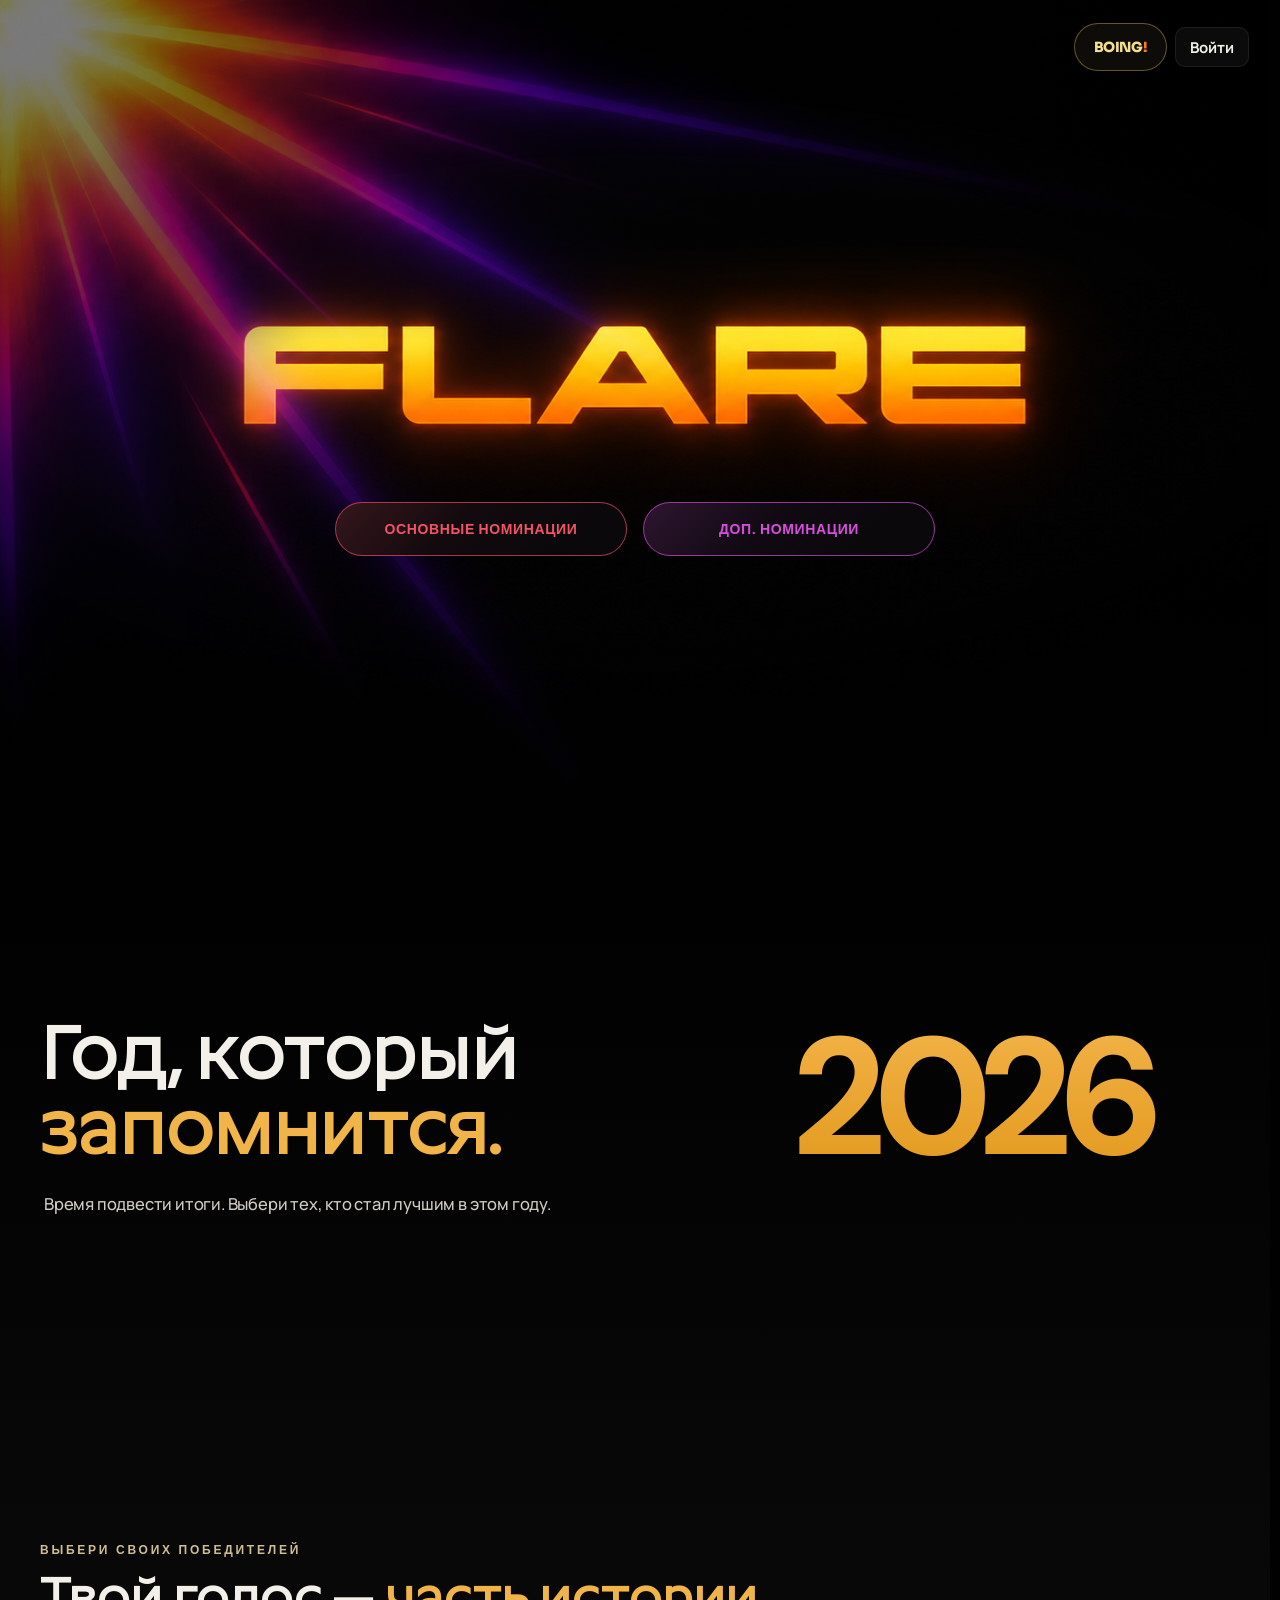
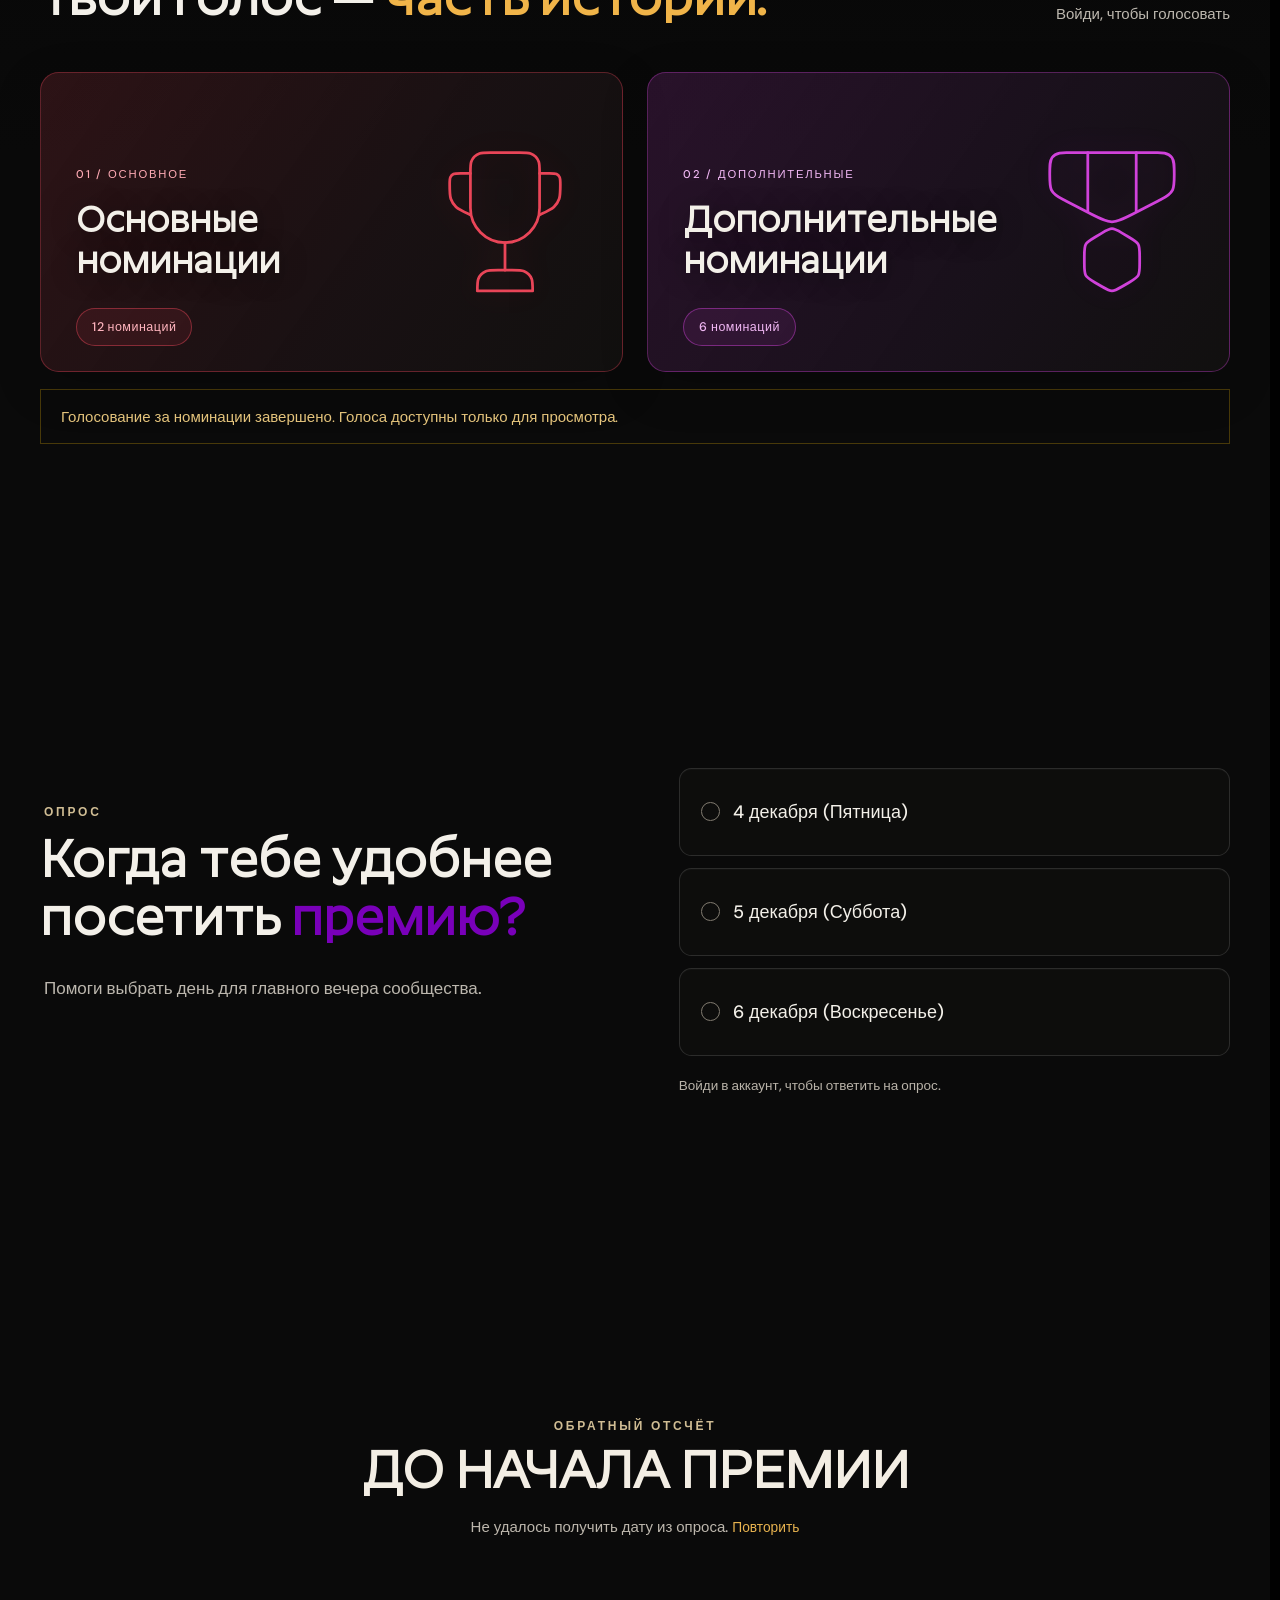
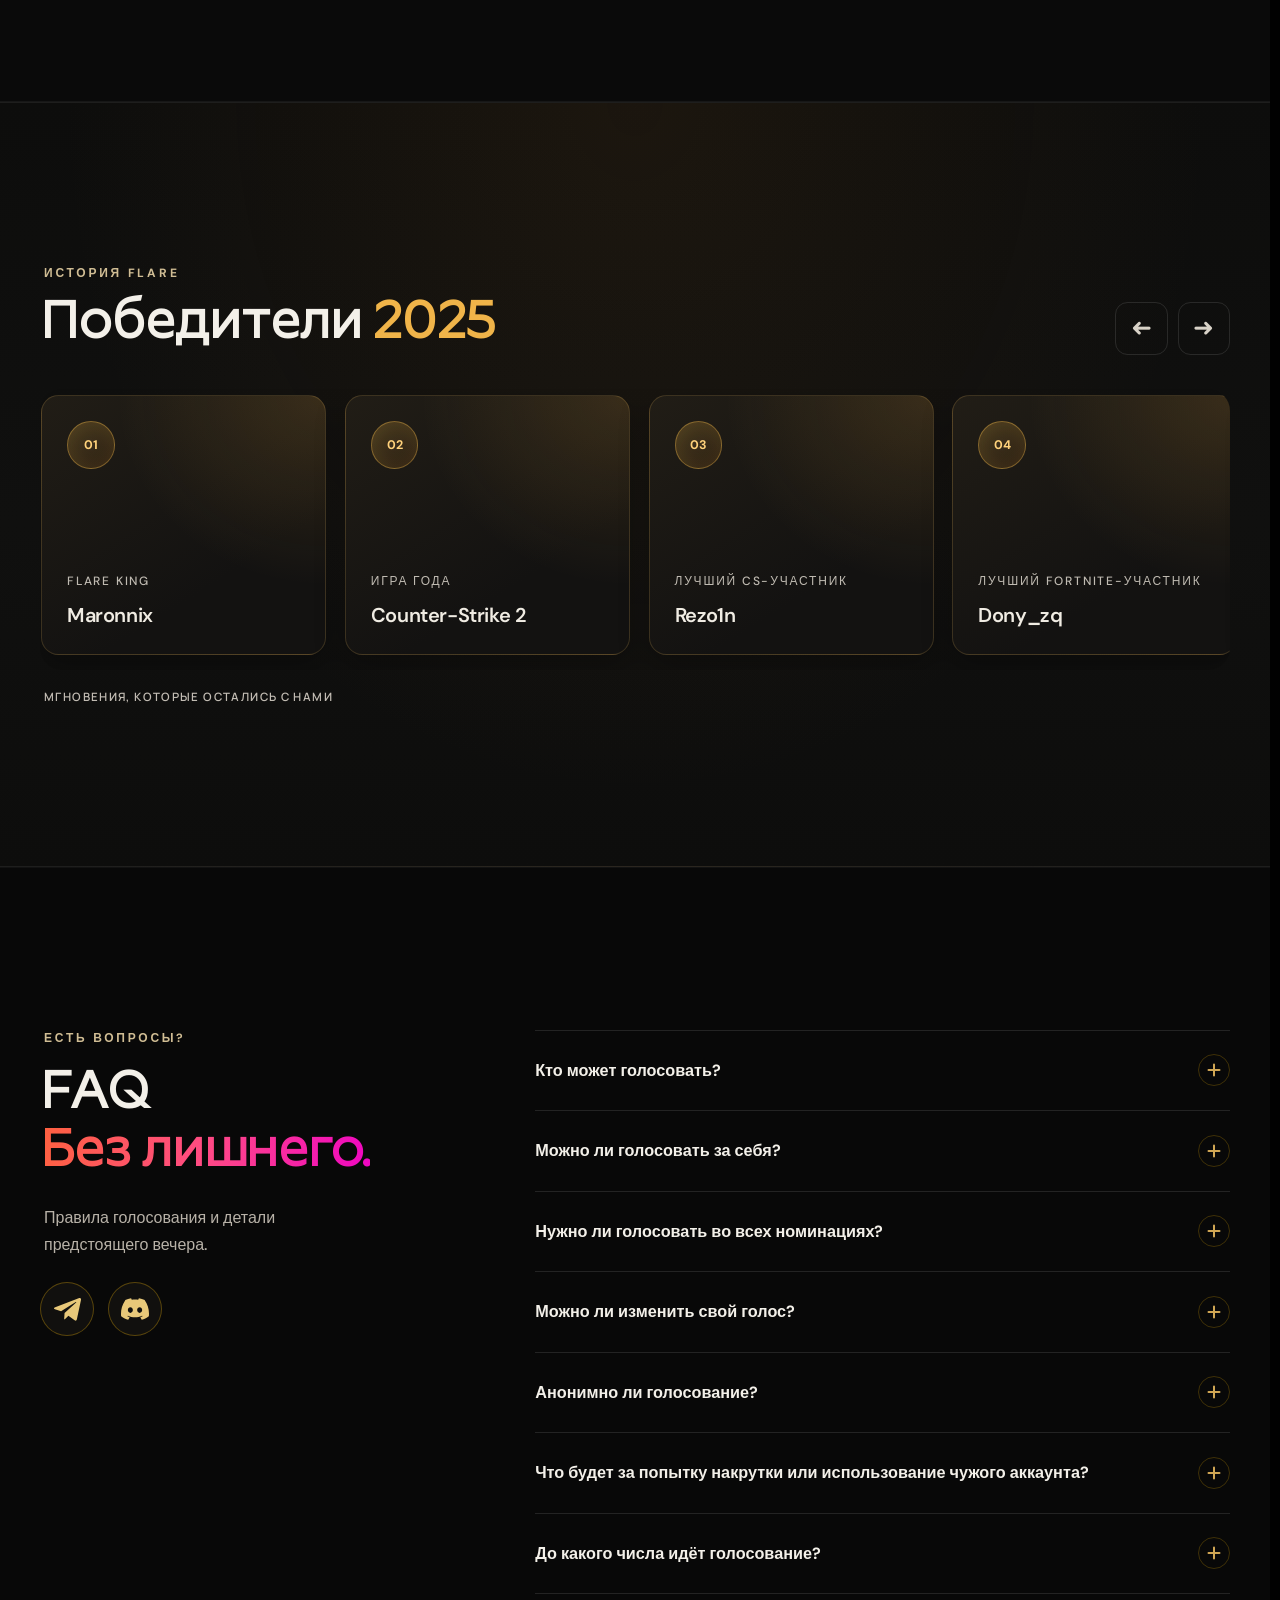
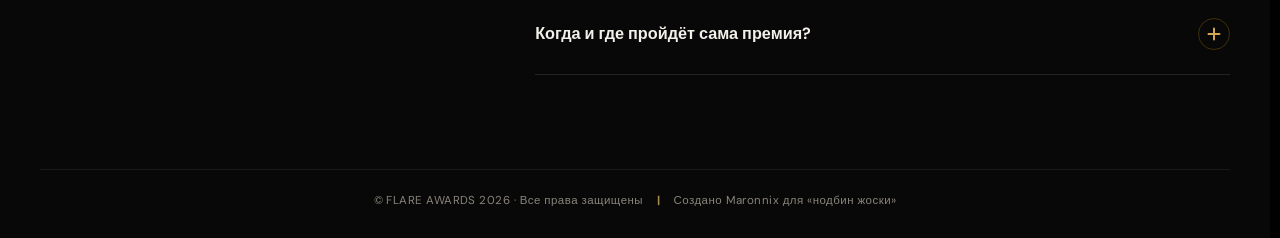
==== commit c54b160f: "Close nomination voting and keep date poll open Co-authored-by: arena-agent <297053741+arena-agent@u" ====
--- a/index.html
+++ b/index.html
@@ -3,14 +3,13 @@
 <head>
   <meta charset="utf-8"><meta name="viewport" content="width=device-width, initial-scale=1, viewport-fit=cover"><script>(()=>{const viewport=document.querySelector('meta[name="viewport"]');const portraitPhone=window.matchMedia('(max-width:600px) and (orientation:portrait)');const syncViewport=()=>{viewport.content=portraitPhone.matches?'width=device-width, initial-scale=1, maximum-scale=1, user-scalable=no, viewport-fit=cover':'width=device-width, initial-scale=1, viewport-fit=cover'};syncViewport();window.addEventListener('resize',syncViewport,{passive:true});window.addEventListener('orientationchange',syncViewport,{passive:true})})();</script>
   <meta name="theme-color" content="#010101"><meta name="description" content="FLARE 2026 — голосование за главные моменты года.">
-  <script src="liquid-glass.js?v=2"></script>
   <title>FLARE 2026 – премия нодбин жоски</title>
   <link rel="icon" type="image/svg+xml" href="assets/brand/favicon.svg?v=2">
   <link rel="preconnect" href="https://fonts.googleapis.com"><link rel="preconnect" href="https://fonts.gstatic.com" crossorigin>
   <link href="https://fonts.googleapis.com/css2?family=DM+Sans:wght@400;500;600;700&family=Manrope:wght@400;500;600;700;800&display=swap" rel="stylesheet">
   <link rel="preload" href="assets/brand/RoundoCyr-Regular.woff2?v=1" as="font" type="font/woff2" crossorigin><link rel="preload" href="assets/brand/ArchivoBlack-Regular.woff2?v=1" as="font" type="font/woff2" crossorigin><link rel="preload" href="assets/brand/Sora-Latin-800.woff2?v=1" as="font" type="font/woff2" crossorigin>
   <link rel="stylesheet" href="styles.css?v=9"><link rel="stylesheet" href="ui-polish.css?v=6"><link rel="stylesheet" href="brand-experience.css?v=132"><link rel="stylesheet" href="profile-boing.css?v=42">
-  <link rel="stylesheet" href="liquid-glass.css?v=2">
+  <link rel="stylesheet" href="admin-results.css?v=3">
 </head>
 <body>
   <section class="brand-intro" id="brand-intro" aria-label="FLARE 2026">
@@ -24,14 +23,14 @@
   <header class="topbar is-at-top" id="site-header"><a class="wordmark" href="#brand-intro" aria-label="На главную — FLARE"><img class="wordmark-logo" src="assets/brand/flare-logo-header.png?v=2" alt="" width="1672" height="941"></a><div class="top-actions"><button class="boing-quick-entry" id="boing-quick-entry" type="button" aria-label="Открыть BOING!" aria-haspopup="dialog">BOING<span>!</span></button><div id="account-status" class="account-status"></div><button class="account-button" id="auth-button" type="button" aria-haspopup="dialog"><span class="account-button-label">Войти</span></button></div></header>
   <main id="top">
     <section class="hero wrap"><div class="hero-topline"><h1>Год<span class="hero-comma">,</span> который<br><span>запомнится.</span></h1><span class="hero-year" aria-label="2026">2026</span></div><p class="hero-copy">Время подвести итоги. Выбери тех, кто стал лучшим в этом году.</p></section>
-    <section class="vote-hub wrap"><div class="section-heading" id="vote-heading"><div><div class="eyebrow">ВЫБЕРИ СВОИХ ПОБЕДИТЕЛЕЙ</div><h2>Твой голос — <em>часть истории.</em></h2></div><div id="overall-progress" class="overall-progress">Войди, чтобы голосовать</div></div><div class="category-actions" id="category-actions"><button class="category-card primary-category" id="category-primary" data-category="основная"><span class="card-index">01 / ОСНОВНОЕ</span><span class="category-title">Основные<br>номинации</span><span class="category-foot"><span class="category-count">12 номинаций</span></span><span class="category-symbol" aria-hidden="true"><img src="assets/icons/nominations/trophy.svg?v=1" alt="" decoding="async"></span></button><button class="category-card extra-category" id="category-extra" data-category="доп."><span class="card-index">02 / ДОПОЛНИТЕЛЬНЫЕ</span><span class="category-title">Дополнительные<br>номинации</span><span class="category-foot"><span class="category-count">6 номинаций</span></span><span class="category-symbol" aria-hidden="true"><img src="assets/icons/nominations/medal-01.svg?v=2" alt="" decoding="async"></span></button></div><div id="deadline-banner" class="deadline-banner" hidden>Голосование завершено. Выборы доступны только для просмотра.</div></section>
+    <section class="vote-hub wrap"><div class="section-heading" id="vote-heading"><div><div class="eyebrow">ВЫБЕРИ СВОИХ ПОБЕДИТЕЛЕЙ</div><h2>Твой голос — <em>часть истории.</em></h2></div><div id="overall-progress" class="overall-progress">Войди, чтобы голосовать</div></div><div class="category-actions" id="category-actions"><button class="category-card primary-category" id="category-primary" data-category="основная"><span class="card-index">01 / ОСНОВНОЕ</span><span class="category-title">Основные<br>номинации</span><span class="category-foot"><span class="category-count">12 номинаций</span></span><span class="category-symbol" aria-hidden="true"><img src="assets/icons/nominations/trophy.svg?v=1" alt="" decoding="async"></span></button><button class="category-card extra-category" id="category-extra" data-category="доп."><span class="card-index">02 / ДОПОЛНИТЕЛЬНЫЕ</span><span class="category-title">Дополнительные<br>номинации</span><span class="category-foot"><span class="category-count">6 номинаций</span></span><span class="category-symbol" aria-hidden="true"><img src="assets/icons/nominations/medal-01.svg?v=2" alt="" decoding="async"></span></button></div><div id="deadline-banner" class="deadline-banner" hidden>Голосование за номинации завершено. Голоса доступны только для просмотра.</div></section>
     <section class="event-poll-section" id="event-poll"><div class="event-poll wrap"><div class="poll-copy"><div class="eyebrow">ОПРОС</div><h2>Когда тебе удобнее<br>посетить <em>премию?</em></h2><p>Помоги выбрать день для главного вечера сообщества.</p></div><div class="poll-options" id="event-options"></div><div class="poll-footer"><span id="event-poll-status">Войди в аккаунт, чтобы ответить на опрос.</span></div></div></section>
-    <section class="countdown-section" id="countdown-section"><div class="wrap countdown-section-inner"><div class="countdown-heading"><div class="eyebrow">ОБРАТНЫЙ ОТСЧЁТ</div><h2 id="countdown-title">ДО ОКОНЧАНИЯ ГОЛОСОВАНИЯ</h2></div><aside class="vote-countdown" id="vote-countdown" aria-label="Отсчёт до окончания голосования"><div class="countdown-values" aria-hidden="true"><span class="countdown-unit"><strong id="countdown-days">00</strong><small>дней</small></span><span class="countdown-separator" aria-hidden="true">:</span><span class="countdown-unit"><strong id="countdown-hours">00</strong><small>часов</small></span><span class="countdown-separator" aria-hidden="true">:</span><span class="countdown-unit"><strong id="countdown-minutes">00</strong><small id="countdown-minutes-label">минут</small></span></div><span class="countdown-deadline" id="countdown-status">Закрытие 22 ноября в 00:00 по МСК</span></aside></div></section>
+    <section class="countdown-section" id="countdown-section"><div class="wrap countdown-section-inner"><div class="countdown-heading"><div class="eyebrow">ОБРАТНЫЙ ОТСЧЁТ</div><h2 id="countdown-title">ДО НАЧАЛА ПРЕМИИ</h2></div><aside class="vote-countdown" id="vote-countdown" aria-label="Отсчёт до начала премии"><div class="countdown-values" aria-hidden="true"><span class="countdown-unit"><strong id="countdown-days">00</strong><small>дней</small></span><span class="countdown-separator" aria-hidden="true">:</span><span class="countdown-unit"><strong id="countdown-hours">00</strong><small>часов</small></span><span class="countdown-separator" aria-hidden="true">:</span><span class="countdown-unit"><strong id="countdown-minutes">00</strong><small id="countdown-minutes-label">минут</small></span></div><span class="countdown-deadline" id="countdown-status">Получаем лидирующую дату из опроса…</span></aside></div></section>
     <section class="winners-section"><div class="wrap"><div class="section-heading winners-heading"><div><div class="eyebrow">ИСТОРИЯ FLARE</div><h2>Победители <em>2025</em></h2></div><div class="carousel-controls"><button class="icon-button" id="winner-prev" aria-label="Предыдущие победители"><span class="carousel-arrow carousel-arrow-left" aria-hidden="true">➜</span></button><button class="icon-button" id="winner-next" aria-label="Следующие победители"><span class="carousel-arrow" aria-hidden="true">➜</span></button></div></div><div class="winner-window"><div id="winner-track" class="winner-track"></div></div><div class="carousel-caption"><span class="carousel-caption-copy">МГНОВЕНИЯ, КОТОРЫЕ ОСТАЛИСЬ С НАМИ</span><span class="carousel-swipe-hint" aria-hidden="true">Проведите, чтобы листать</span></div></div></section>
 
   </main>
   <footer class="faq-section"><div class="wrap faq-layout"><div class="faq-intro"><div class="eyebrow">ЕСТЬ ВОПРОСЫ?</div><h2>FAQ<br><em>Без лишнего.</em></h2><p>Правила голосования и детали предстоящего вечера.</p><nav class="footer-socials" aria-label="Социальные сети FLARE"><a class="footer-social-link" href="https://t.me/+yBj8mAJ5iaIxN2Ey" target="_blank" rel="noopener noreferrer" aria-label="Telegram"><!-- Telegram plane mark: Font Awesome Brands 5.15.4 (CC BY 4.0). --><svg class="telegram-plane-icon" viewBox="0 0 448 512" aria-hidden="true"><path d="M446.7 98.6l-67.6 318.8c-5.1 22.5-18.4 28.1-37.3 17.5l-103-75.9-49.7 47.8c-5.5 5.5-10.1 10.1-20.7 10.1l7.4-104.9 190.9-172.5c8.3-7.4-1.8-11.5-12.9-4.1L117.8 284 16.2 252.2c-22.1-6.9-22.5-22.1 4.6-32.7L418.2 66.4c18.4-6.9 34.5 4.1 28.5 32.2z"/></svg></a><a class="footer-social-link" href="https://discord.gg/gutfCb7ZyH" target="_blank" rel="noopener noreferrer" aria-label="Discord"><svg viewBox="0 0 24 24" aria-hidden="true"><path d="M20.317 4.3698a19.7913 19.7913 0 00-4.8851-1.5152.0741.0741 0 00-.0785.0371c-.211.3753-.4447.8648-.6083 1.2495-1.8447-.2762-3.68-.2762-5.4868 0-.1636-.3933-.4058-.8742-.6177-1.2495a.077.077 0 00-.0785-.037 19.7363 19.7363 0 00-4.8852 1.515.0699.0699 0 00-.0321.0277C.5334 9.0458-.319 13.5799.0992 18.0578a.0824.0824 0 00.0312.0561c2.0528 1.5076 4.0413 2.4228 5.9929 3.0294a.0777.0777 0 00.0842-.0276c.4616-.6304.8731-1.2952 1.226-1.9942a.076.076 0 00-.0416-.1057c-.6528-.2476-1.2743-.5495-1.8722-.8923a.077.077 0 01-.0076-.1277c.1258-.0943.2517-.1923.3718-.2914a.0743.0743 0 01.0776-.0105c3.9278 1.7933 8.18 1.7933 12.0614 0a.0739.0739 0 01.0785.0095c.1202.099.246.1981.3728.2924a.077.077 0 01-.0066.1276 12.2986 12.2986 0 01-1.873.8914.0766.0766 0 00-.0407.1067c.3604.698.7719 1.3628 1.225 1.9932a.076.076 0 00.0842.0286c1.961-.6067 3.9495-1.5219 6.0023-3.0294a.077.077 0 00.0313-.0552c.5004-5.177-.8382-9.6739-3.5485-13.6604a.061.061 0 00-.0312-.0286zM8.02 15.3312c-1.1825 0-2.1569-1.0857-2.1569-2.419 0-1.3332.9555-2.4189 2.157-2.4189 1.2108 0 2.1757 1.0952 2.1568 2.419 0 1.3332-.9555 2.4189-2.1569 2.4189zm7.9748 0c-1.1825 0-2.1569-1.0857-2.1569-2.419 0-1.3332.9554-2.4189 2.1569-2.4189 1.2108 0 2.1757 1.0952 2.1568 2.419 0 1.3332-.946 2.4189-2.1568 2.4189Z"/></svg></a></nav></div><div class="faq-list" id="faq-list"></div></div>
     <div class="footer-bottom wrap"><span class="footer-credit">© FLARE AWARDS 2026 · Все права защищены <span class="footer-credit-separator" aria-hidden="true">|</span> Создано Maronnix для «нодбин жоски»</span></div></footer>
   <div id="modal-root"></div>
-  <script src="config.js?v=4"></script><script src="data.js?v=48"></script><script src="app.js?v=134"></script><script src="profile.js?v=37"></script>
+  <script src="config.js?v=4"></script><script src="data.js?v=49"></script><script src="admin-results.js?v=4"></script><script src="app.js?v=136"></script><script src="profile.js?v=38"></script>
 </body></html>
--- a/admin-results.css
+++ b/admin-results.css
@@ -0,0 +1,110 @@
+/* Read-only results: readable hierarchy, full-ranking podium colors, no custom icons. */
+#admin-panel-voting #admin-results-explorer{min-width:0;margin-top:28px}
+#admin-panel-voting .admin-results-heading{display:flex;align-items:center;justify-content:space-between;gap:18px;margin:0 0 22px}
+#admin-panel-voting .admin-results-heading h3{margin:0;color:#f0e8db;font-size:24px;font-weight:600;letter-spacing:-.025em;line-height:1.4}
+#admin-panel-voting #admin-results-refresh{flex:0 0 auto;min-height:44px;padding:10px 16px;font-size:14px;white-space:nowrap}
+.admin-result-filters{display:grid;grid-template-columns:repeat(2,minmax(0,1fr));gap:20px;padding:22px;border:1px solid #b69a622b;border-radius:14px;background:#171510}
+.admin-result-filters>label{display:flex;flex-direction:column;min-width:0;gap:10px}
+.admin-result-filters>label>span{color:#d6c9b3;font-size:14px;font-weight:500}
+.admin-result-filters select,.admin-result-filters input[type="search"]{width:100%;min-width:0;max-width:100%;min-height:48px;margin:0;padding:12px 14px;border:1px solid #ffffff25;border-radius:9px;background:#0e0e0d;color:#f0e9dd;font:400 15px/1.5 var(--font);box-sizing:border-box;text-overflow:ellipsis}
+.admin-result-filters select option{background:#151412;color:#eee8de}
+.admin-result-filters input::placeholder{color:#a29b8f}
+.admin-result-filters :is(input,select,button):focus-visible,#admin-panel-voting summary:focus-visible{outline:2px solid #d8b66c;outline-offset:3px}
+.admin-result-filter-footer{grid-column:1/-1;display:flex;flex-wrap:wrap;justify-content:space-between;align-items:center;gap:14px;padding-top:2px}
+.admin-result-checkbox{display:flex;align-items:center;gap:10px;min-width:0;color:#cfc3af;font-size:14px;line-height:1.6;cursor:pointer}
+.admin-result-checkbox input{flex:0 0 18px;width:18px;height:18px;margin:0;accent-color:#d4b06b}
+.admin-result-checkbox span{overflow-wrap:anywhere}
+.admin-result-checkbox.is-muted{color:#aaa193;cursor:default}
+.admin-result-reset{min-height:40px;padding:8px 0;border:0;background:none;color:#e0bd78;font:500 14px var(--font);cursor:pointer;text-align:left}
+.admin-result-reset:disabled{color:#938a7a;cursor:default}
+.admin-result-summary{display:grid;grid-template-columns:repeat(3,minmax(0,1fr));gap:12px;margin:22px 0 0;padding:0;border:0}
+.admin-result-summary>span{display:flex;flex-direction:column;align-items:flex-start;gap:8px;min-width:0;padding:18px 20px;border:1px solid #c4a56330;border-radius:12px;background:#211d14}
+.admin-result-summary>span:nth-child(2){border-color:#93abc92b;background:#181d24}
+.admin-result-summary>span:nth-child(3){border-color:#c892a72b;background:#241b20}
+.admin-result-summary>span>strong{color:#ebcb83;font-size:28px;font-weight:600;line-height:1.2;font-variant-numeric:tabular-nums}
+.admin-result-summary>span:nth-child(2)>strong{color:#c1d3ea}
+.admin-result-summary>span:nth-child(3)>strong{color:#dfb3c5}
+.admin-result-summary>span>strong small{font-size:15px;color:#bcb1a3}
+.admin-result-summary>span>span{color:#d1c6b4;font-size:14px;line-height:1.5;overflow-wrap:anywhere}
+.admin-result-summary>small{grid-column:1/-1;margin:0;color:#ada394;font-size:13px;line-height:1.6;text-align:right}
+.admin-result-context{padding:26px 0 2px}
+.admin-result-context h4{margin:0;color:#ead4a9;font-size:20px;line-height:1.5;font-weight:600;overflow-wrap:anywhere}
+.admin-result-context p,.admin-result-rank-note{margin:8px 0 12px;color:#bfb3a0;font-size:14px;line-height:1.7}
+.admin-result-rank-note{margin-top:22px}
+#admin-panel-voting .admin-nomination-results{display:grid;grid-template-columns:minmax(0,1fr);align-items:start;gap:18px;margin-top:22px}
+#admin-panel-voting .admin-result-card{min-width:0;padding:0;border:1px solid #bfa66f2b;border-radius:14px;background:#161512;box-shadow:none;overflow:visible}
+#admin-panel-voting .admin-result-card>summary{display:grid;grid-template-columns:minmax(0,1fr) auto;gap:10px 20px;align-items:start;padding:20px;list-style:none;cursor:pointer}
+#admin-panel-voting .admin-result-card>summary::-webkit-details-marker{display:none}
+#admin-panel-voting .admin-result-card>summary>div{grid-column:1;grid-row:1/3;min-width:0}
+#admin-panel-voting .admin-result-card h4{margin:10px 0 0;color:#eee5d5;font-size:17px;line-height:1.6;letter-spacing:.01em;font-weight:600;overflow-wrap:anywhere}
+#admin-panel-voting .admin-result-card .admin-nomination-category{display:inline-block;padding:3px 9px;border-radius:5px;background:#b99c5d14;color:#d0b474;font-size:12px;line-height:1.5;letter-spacing:0}
+#admin-panel-voting .admin-result-card .admin-nomination-total{grid-column:2;grid-row:1;white-space:nowrap;padding:7px 11px;border:1px solid #bca16c30;border-radius:8px;background:#0e0e0c;color:#dac38e;font-size:14px;line-height:1.5}
+#admin-panel-voting .admin-result-card>summary::after{content:'Подробнее';grid-column:2;grid-row:2;align-self:end;color:#c9ae75;font-size:14px;text-align:right}
+#admin-panel-voting .admin-result-card[open]>summary::after{content:'Свернуть'}
+.admin-result-leader{margin:10px 0 0;color:#d6bd85;font-size:14px;line-height:1.7;overflow-wrap:anywhere}
+#admin-panel-voting .admin-result-card .admin-rankings{padding:0 16px 16px;gap:12px}
+#admin-panel-voting .admin-rank-row{--place-accent:#c2bbaf;display:grid;grid-template-columns:68px minmax(0,1fr) auto;align-items:start;gap:12px 18px;padding:18px;border:1px solid #ffffff15;border-left:3px solid #716b602e;border-radius:10px;background:#111110}
+#admin-panel-voting .admin-rank-row.is-winner{--place-accent:#e9c571;background:#282115;border-color:#c9a25055;border-left-color:#e0b653}
+#admin-panel-voting .admin-rank-row.is-second{--place-accent:#c9d6e6;background:#1c232c;border-color:#a8bfd144;border-left-color:#b9cadb}
+#admin-panel-voting .admin-rank-row.is-third{--place-accent:#dfa578;background:#2a201a;border-color:#b77e504d;border-left-color:#cf9768}
+#admin-panel-voting .admin-rank-badge{display:flex;flex-direction:column;align-items:center;gap:7px;min-width:0}
+#admin-panel-voting .admin-rank-badge>strong{display:grid;place-items:center;width:38px;height:38px;flex:0 0 38px;border:1px solid var(--place-accent);border-radius:10px;background:#ffffff05;color:var(--place-accent);font-size:22px;line-height:1;font-weight:600}
+#admin-panel-voting .admin-rank-badge>small{display:block;max-width:100%;color:var(--place-accent);font-size:12px;line-height:1.5;letter-spacing:0;text-align:center;overflow-wrap:anywhere}
+#admin-panel-voting .admin-rank-candidate>strong{color:var(--place-accent);font-size:16px;font-weight:600;line-height:1.7;overflow-wrap:anywhere}
+#admin-panel-voting .admin-rank-track{height:4px;margin-top:5px;background:#ffffff0c}
+#admin-panel-voting .admin-rank-track i{background:var(--place-accent)}
+#admin-panel-voting .admin-rank-count{display:flex;flex-direction:column;align-items:flex-end;gap:5px;padding-top:3px;color:var(--place-accent);font-size:15px;line-height:1.6;font-variant-numeric:tabular-nums;white-space:nowrap}
+#admin-panel-voting .admin-rank-count>strong{font-size:inherit;font-weight:600}
+#admin-panel-voting .admin-rank-count>small{color:#c3b8a6;font-size:13px}
+#admin-panel-voting .admin-voter-list{min-width:0;grid-column:2/-1;margin-top:0;color:#d0c3af}
+#admin-panel-voting .admin-voter-list summary{display:list-item;list-style:disclosure-closed inside;width:auto;padding:5px 0;font-size:14px;line-height:1.7}
+#admin-panel-voting .admin-voter-list[open] summary{list-style-type:disclosure-open}
+#admin-panel-voting .admin-voter-list summary::-webkit-details-marker{display:revert}
+#admin-panel-voting .admin-voter-list summary::before{content:none}
+#admin-panel-voting .admin-voter-list>div{gap:8px;margin-top:10px}
+#admin-panel-voting .admin-voter-list>div span{max-width:100%;box-sizing:border-box;padding:6px 10px;border-color:#ffffff1c;background:#08080838;color:#e4d9c7;font-size:14px;line-height:1.6;overflow-wrap:anywhere}
+.admin-result-ballot{display:grid;gap:0;margin-top:14px;border:1px solid #bca16c30;border-radius:12px;background:#161512;overflow:hidden}
+.admin-result-ballot-row{display:grid;grid-template-columns:minmax(0,1fr) minmax(0,1.3fr) auto;align-items:start;gap:14px 24px;padding:20px;border-bottom:1px solid #ffffff12}
+.admin-result-ballot-row:last-child{border:0}
+.admin-result-ballot-row>span:first-child{color:#c6b592;font-size:14px;font-weight:500;line-height:1.8;overflow-wrap:anywhere}
+.admin-result-ballot-row>strong{min-width:0;color:#eee4d2;font-size:16px;font-weight:500;line-height:1.7;overflow-wrap:anywhere}
+.admin-result-ballot-row>.is-empty{color:#a89f90;font-weight:400}
+.admin-ballot-standing{display:flex;flex-direction:column;gap:6px;align-items:flex-end;color:#c5bdaf;font-size:14px;line-height:1.6}
+.admin-ballot-standing b{padding:4px 10px;border:1px solid currentColor;border-radius:6px;font-weight:500;white-space:nowrap}
+.admin-ballot-standing small{font-size:13px;white-space:nowrap}
+.admin-ballot-standing[data-rank="1"]{color:#e9c571}
+.admin-ballot-standing[data-rank="2"]{color:#c9d6e6}
+.admin-ballot-standing[data-rank="3"]{color:#dfa578}
+.admin-result-empty{padding:32px 20px;margin-top:22px;border:1px dashed #c0a46c45;border-radius:12px;text-align:center;background:#171510}
+.admin-result-empty strong{color:#deca9e;font-size:18px;font-weight:500}
+.admin-result-empty p{margin:10px 0 0;color:#bfb09a;font-size:14px;line-height:1.7}
+.admin-result-error{padding:16px;border:1px solid #e1907040;border-radius:10px;background:#e1907008;color:#e9b6a0;font-size:14px;line-height:1.7;overflow-wrap:anywhere}
+#admin-panel-voting .admin-date-poll>summary strong,#admin-panel-voting .admin-date-poll>summary>span{font-size:14px}
+@media(max-width:700px){#admin-panel-voting .admin-results-heading{align-items:flex-start;flex-direction:column;gap:14px}#admin-panel-voting #admin-results-refresh{width:100%}.admin-result-filters{grid-template-columns:minmax(0,1fr);gap:16px;padding:16px}.admin-result-filters select,.admin-result-filters input[type="search"]{font-size:16px}.admin-result-filter-footer{flex-direction:column;align-items:flex-start;gap:8px}.admin-result-summary{gap:8px}.admin-result-summary>span{padding:14px 10px}.admin-result-summary>span>strong{font-size:24px}.admin-result-summary>span>span{font-size:13px}.admin-result-summary>small{text-align:left}.admin-result-ballot-row{grid-template-columns:minmax(0,1fr);gap:10px;padding:16px}.admin-ballot-standing{flex-direction:row;flex-wrap:wrap;align-items:center;gap:10px}.admin-result-context h4{font-size:18px}#admin-panel-voting .admin-result-card>summary{padding:16px;gap:12px}#admin-panel-voting .admin-result-card h4{font-size:16px}#admin-panel-voting .admin-result-card .admin-rankings{padding:0 10px 10px}#admin-panel-voting .admin-rank-row{grid-template-columns:44px minmax(0,1fr);gap:10px 12px;padding:14px 10px}#admin-panel-voting .admin-rank-badge{grid-column:1;grid-row:1/4}#admin-panel-voting .admin-rank-badge>strong{width:34px;height:34px;flex-basis:34px;font-size:20px}#admin-panel-voting .admin-rank-candidate{grid-column:2;grid-row:1}#admin-panel-voting .admin-rank-count{grid-column:2;grid-row:2;align-items:flex-start;padding:0;white-space:normal}#admin-panel-voting .admin-voter-list{grid-column:2;grid-row:3}#admin-panel-voting .admin-rank-count>strong{white-space:nowrap}#admin-panel-voting .admin-result-card>summary>div{grid-column:1/-1;grid-row:1}#admin-panel-voting .admin-result-card .admin-nomination-total{grid-column:1;grid-row:2;justify-self:start}#admin-panel-voting .admin-result-card>summary::after{grid-column:2;grid-row:2;align-self:center}}
+
+/* Compact global tie audit. Filters never change which nominations need attention. */
+#admin-panel-voting .admin-result-issues{margin:0 0 22px;border:1px solid #c995593d;border-radius:12px;background:#1c1812;overflow:hidden}
+#admin-panel-voting .admin-result-issues>summary{display:flex;flex-wrap:wrap;align-items:center;justify-content:space-between;gap:10px;padding:16px 18px;cursor:pointer;list-style:disclosure-closed inside;color:#e0bf8a}
+#admin-panel-voting .admin-result-issues>summary::-webkit-details-marker{display:revert}
+#admin-panel-voting .admin-result-issues>summary>strong{font-size:17px;font-weight:600;line-height:1.5}
+.admin-issues-count{padding:4px 10px;border:1px solid #c9955940;border-radius:6px;background:#c9955912;color:#e7bc80;font-size:14px;line-height:1.5}
+.admin-issues-count.is-clear{color:#abc4a3;border-color:#abc4a330;background:#abc4a308}
+.admin-issues-body{padding:14px 18px 18px}
+.admin-issues-help{margin:0 0 16px;color:#c1b39d;font-size:14px;line-height:1.7}
+.admin-issue{min-width:0;padding:16px;border:1px solid #bc9a5e2b;border-radius:10px;background:#12110e}
+.admin-issue+.admin-issue{margin-top:12px}
+.admin-issue-heading{display:flex;align-items:flex-start;justify-content:space-between;gap:12px}
+#admin-panel-voting .admin-issue-heading h4{min-width:0;margin:0;color:#e8d9bd;font-size:16px;line-height:1.6;overflow-wrap:anywhere}
+.admin-issue-open{flex:0 0 auto;min-height:40px;padding:7px 10px;border:1px solid #c8a46645;border-radius:7px;background:#c8a4660a;color:#dfc18c;font:500 14px/1.6 var(--font);cursor:pointer}
+.admin-issue-open:focus-visible{outline:2px solid #d8b66c;outline-offset:3px}
+.admin-issue-tie{margin-top:14px;padding-top:14px;border-top:1px solid #ffffff12}
+.admin-issue-label{display:flex;flex-wrap:wrap;align-items:baseline;gap:6px 16px;color:#dcb37e;font-size:14px;line-height:1.6}
+.admin-issue-label strong{font-weight:500}
+.admin-issue-label>span{color:#baad98}
+.admin-issue-names{display:flex;flex-wrap:wrap;gap:8px;margin-top:10px}
+.admin-issue-names>span{min-width:0;max-width:100%;padding:5px 10px;border:1px solid #ffffff16;border-radius:6px;background:#ffffff04;color:#ddd1be;font-size:14px;line-height:1.6;overflow-wrap:anywhere;box-sizing:border-box}
+.admin-issues-empty{margin:0;color:#b9c6ae;font-size:14px;line-height:1.7}
+#admin-panel-voting .admin-result-card{scroll-margin-top:100px}
+@media(max-width:600px){#admin-panel-voting .admin-result-issues>summary{padding:14px}.admin-issues-body{padding:14px 12px 12px}.admin-issue{padding:12px}.admin-issue-heading{flex-direction:column;gap:10px}.admin-issue-open{width:100%;text-align:center}}
+#admin-panel-voting .admin-result-issues>summary::after{content:'Показать';color:#c9ae75;font-size:14px;line-height:1.5}
+#admin-panel-voting .admin-result-issues[open]>summary::after{content:'Свернуть'}
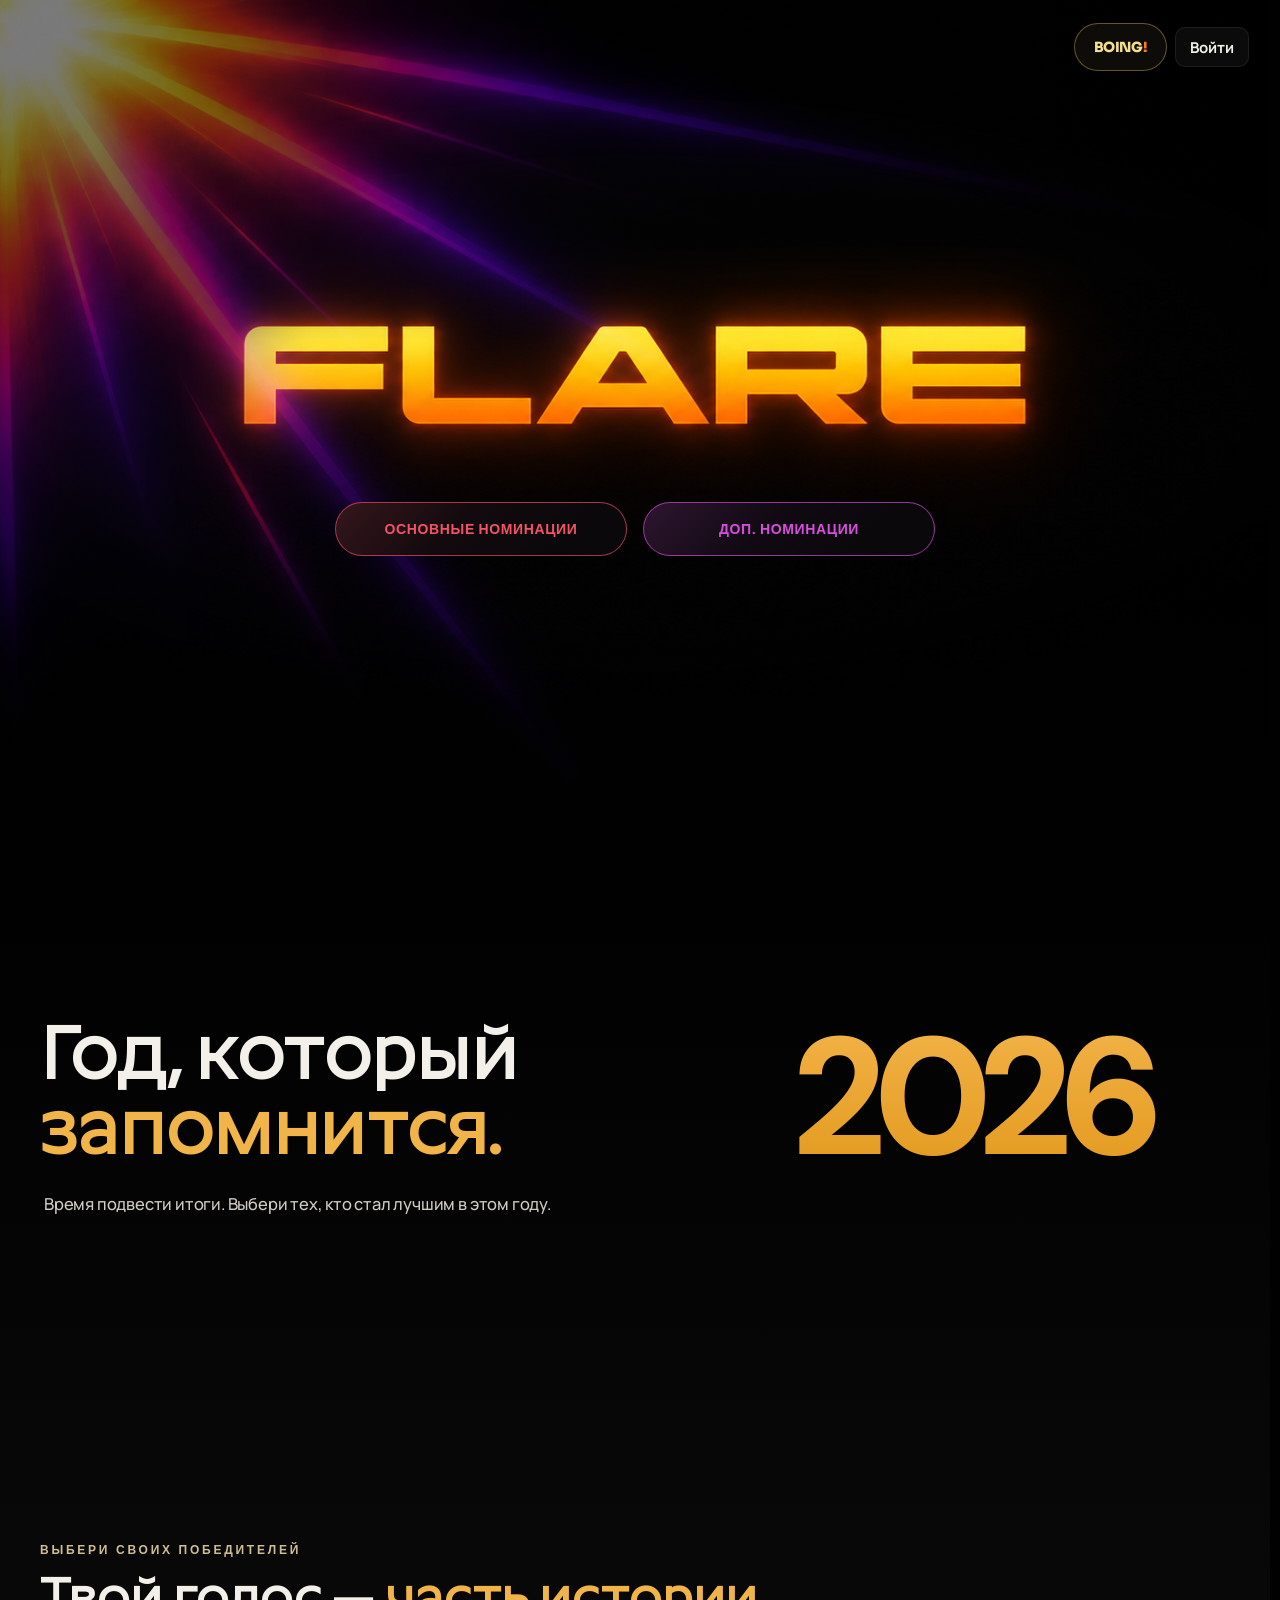
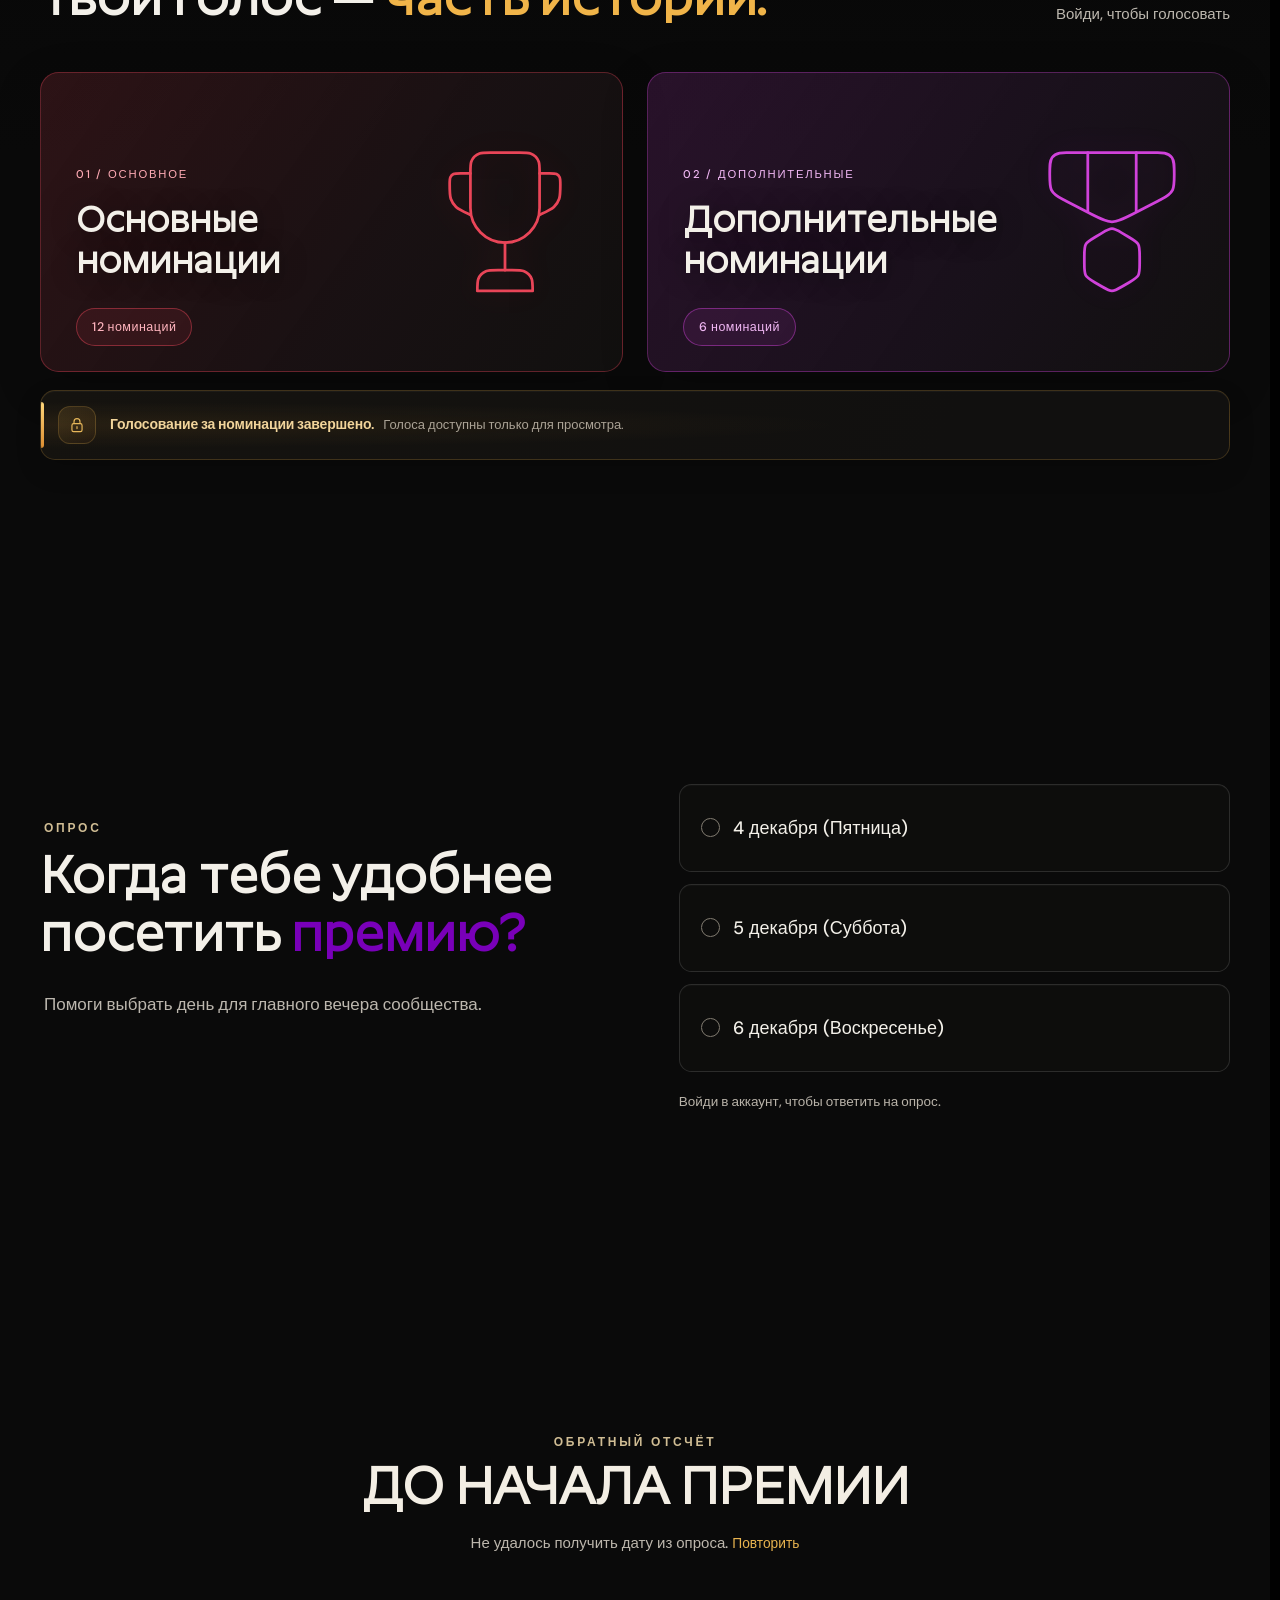
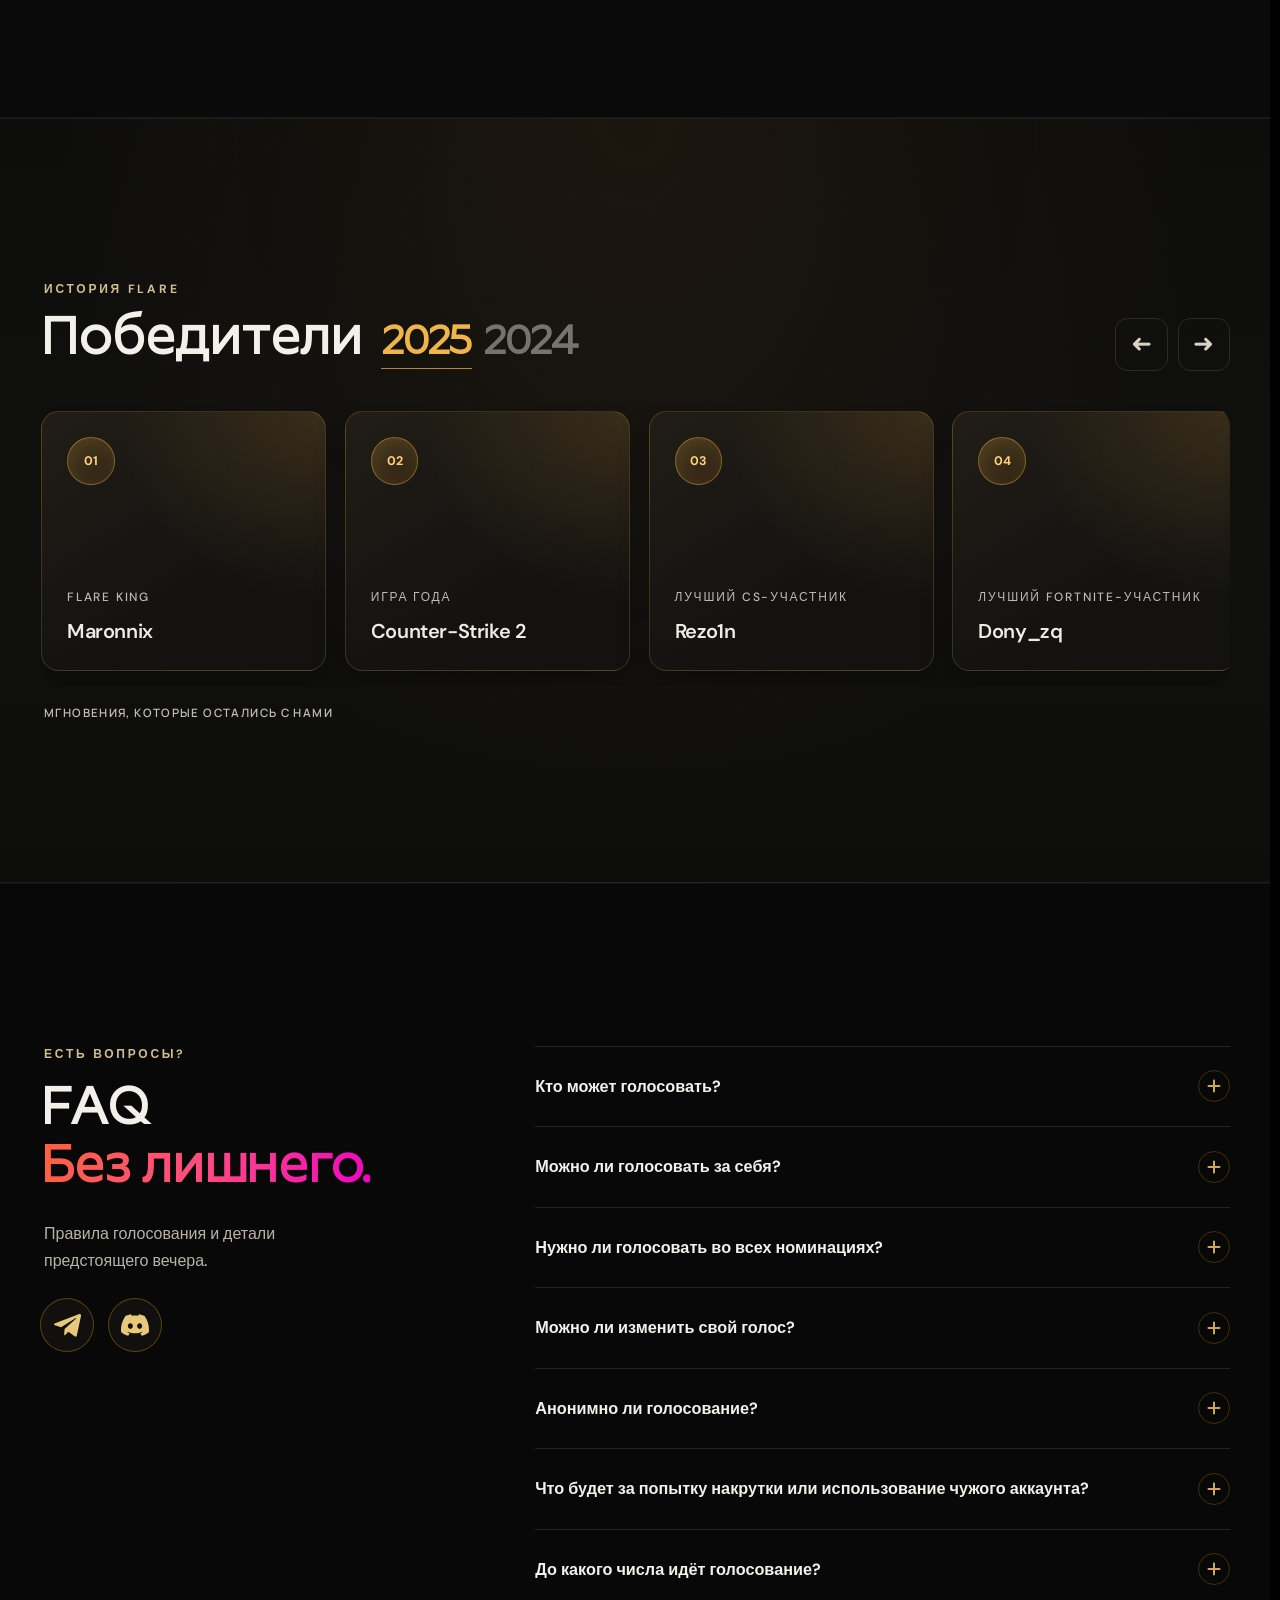
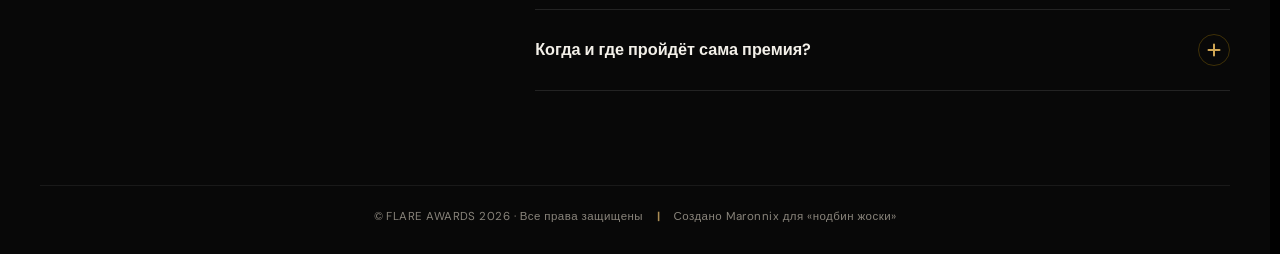
==== commit 9429be38: "Add 2024 winners archive and polish closed-ballot notice Co-authored-by: arena-agent <297053741+aren" ====
--- a/index.html
+++ b/index.html
@@ -8,7 +8,7 @@
   <link rel="preconnect" href="https://fonts.googleapis.com"><link rel="preconnect" href="https://fonts.gstatic.com" crossorigin>
   <link href="https://fonts.googleapis.com/css2?family=DM+Sans:wght@400;500;600;700&family=Manrope:wght@400;500;600;700;800&display=swap" rel="stylesheet">
   <link rel="preload" href="assets/brand/RoundoCyr-Regular.woff2?v=1" as="font" type="font/woff2" crossorigin><link rel="preload" href="assets/brand/ArchivoBlack-Regular.woff2?v=1" as="font" type="font/woff2" crossorigin><link rel="preload" href="assets/brand/Sora-Latin-800.woff2?v=1" as="font" type="font/woff2" crossorigin>
-  <link rel="stylesheet" href="styles.css?v=9"><link rel="stylesheet" href="ui-polish.css?v=6"><link rel="stylesheet" href="brand-experience.css?v=132"><link rel="stylesheet" href="profile-boing.css?v=42">
+  <link rel="stylesheet" href="styles.css?v=9"><link rel="stylesheet" href="ui-polish.css?v=6"><link rel="stylesheet" href="brand-experience.css?v=133"><link rel="stylesheet" href="profile-boing.css?v=42">
   <link rel="stylesheet" href="admin-results.css?v=3">
 </head>
 <body>
@@ -23,14 +23,14 @@
   <header class="topbar is-at-top" id="site-header"><a class="wordmark" href="#brand-intro" aria-label="На главную — FLARE"><img class="wordmark-logo" src="assets/brand/flare-logo-header.png?v=2" alt="" width="1672" height="941"></a><div class="top-actions"><button class="boing-quick-entry" id="boing-quick-entry" type="button" aria-label="Открыть BOING!" aria-haspopup="dialog">BOING<span>!</span></button><div id="account-status" class="account-status"></div><button class="account-button" id="auth-button" type="button" aria-haspopup="dialog"><span class="account-button-label">Войти</span></button></div></header>
   <main id="top">
     <section class="hero wrap"><div class="hero-topline"><h1>Год<span class="hero-comma">,</span> который<br><span>запомнится.</span></h1><span class="hero-year" aria-label="2026">2026</span></div><p class="hero-copy">Время подвести итоги. Выбери тех, кто стал лучшим в этом году.</p></section>
-    <section class="vote-hub wrap"><div class="section-heading" id="vote-heading"><div><div class="eyebrow">ВЫБЕРИ СВОИХ ПОБЕДИТЕЛЕЙ</div><h2>Твой голос — <em>часть истории.</em></h2></div><div id="overall-progress" class="overall-progress">Войди, чтобы голосовать</div></div><div class="category-actions" id="category-actions"><button class="category-card primary-category" id="category-primary" data-category="основная"><span class="card-index">01 / ОСНОВНОЕ</span><span class="category-title">Основные<br>номинации</span><span class="category-foot"><span class="category-count">12 номинаций</span></span><span class="category-symbol" aria-hidden="true"><img src="assets/icons/nominations/trophy.svg?v=1" alt="" decoding="async"></span></button><button class="category-card extra-category" id="category-extra" data-category="доп."><span class="card-index">02 / ДОПОЛНИТЕЛЬНЫЕ</span><span class="category-title">Дополнительные<br>номинации</span><span class="category-foot"><span class="category-count">6 номинаций</span></span><span class="category-symbol" aria-hidden="true"><img src="assets/icons/nominations/medal-01.svg?v=2" alt="" decoding="async"></span></button></div><div id="deadline-banner" class="deadline-banner" hidden>Голосование за номинации завершено. Голоса доступны только для просмотра.</div></section>
+    <section class="vote-hub wrap"><div class="section-heading" id="vote-heading"><div><div class="eyebrow">ВЫБЕРИ СВОИХ ПОБЕДИТЕЛЕЙ</div><h2>Твой голос — <em>часть истории.</em></h2></div><div id="overall-progress" class="overall-progress">Войди, чтобы голосовать</div></div><div class="category-actions" id="category-actions"><button class="category-card primary-category" id="category-primary" data-category="основная"><span class="card-index">01 / ОСНОВНОЕ</span><span class="category-title">Основные<br>номинации</span><span class="category-foot"><span class="category-count">12 номинаций</span></span><span class="category-symbol" aria-hidden="true"><img src="assets/icons/nominations/trophy.svg?v=1" alt="" decoding="async"></span></button><button class="category-card extra-category" id="category-extra" data-category="доп."><span class="card-index">02 / ДОПОЛНИТЕЛЬНЫЕ</span><span class="category-title">Дополнительные<br>номинации</span><span class="category-foot"><span class="category-count">6 номинаций</span></span><span class="category-symbol" aria-hidden="true"><img src="assets/icons/nominations/medal-01.svg?v=2" alt="" decoding="async"></span></button></div><div id="deadline-banner" class="deadline-banner" role="status" aria-live="polite" hidden><span class="deadline-banner-icon" aria-hidden="true"><svg viewBox="0 0 24 24" fill="none" focusable="false"><rect x="5.25" y="10.25" width="13.5" height="10.5" rx="2.25"></rect><path d="M8 10V7.5a4 4 0 0 1 8 0V10"></path><path d="M12 14.25v2.5"></path></svg></span><span class="deadline-banner-copy"><strong>Голосование за номинации завершено.</strong> <span>Голоса доступны только для просмотра.</span></span></div></section>
     <section class="event-poll-section" id="event-poll"><div class="event-poll wrap"><div class="poll-copy"><div class="eyebrow">ОПРОС</div><h2>Когда тебе удобнее<br>посетить <em>премию?</em></h2><p>Помоги выбрать день для главного вечера сообщества.</p></div><div class="poll-options" id="event-options"></div><div class="poll-footer"><span id="event-poll-status">Войди в аккаунт, чтобы ответить на опрос.</span></div></div></section>
     <section class="countdown-section" id="countdown-section"><div class="wrap countdown-section-inner"><div class="countdown-heading"><div class="eyebrow">ОБРАТНЫЙ ОТСЧЁТ</div><h2 id="countdown-title">ДО НАЧАЛА ПРЕМИИ</h2></div><aside class="vote-countdown" id="vote-countdown" aria-label="Отсчёт до начала премии"><div class="countdown-values" aria-hidden="true"><span class="countdown-unit"><strong id="countdown-days">00</strong><small>дней</small></span><span class="countdown-separator" aria-hidden="true">:</span><span class="countdown-unit"><strong id="countdown-hours">00</strong><small>часов</small></span><span class="countdown-separator" aria-hidden="true">:</span><span class="countdown-unit"><strong id="countdown-minutes">00</strong><small id="countdown-minutes-label">минут</small></span></div><span class="countdown-deadline" id="countdown-status">Получаем лидирующую дату из опроса…</span></aside></div></section>
-    <section class="winners-section"><div class="wrap"><div class="section-heading winners-heading"><div><div class="eyebrow">ИСТОРИЯ FLARE</div><h2>Победители <em>2025</em></h2></div><div class="carousel-controls"><button class="icon-button" id="winner-prev" aria-label="Предыдущие победители"><span class="carousel-arrow carousel-arrow-left" aria-hidden="true">➜</span></button><button class="icon-button" id="winner-next" aria-label="Следующие победители"><span class="carousel-arrow" aria-hidden="true">➜</span></button></div></div><div class="winner-window"><div id="winner-track" class="winner-track"></div></div><div class="carousel-caption"><span class="carousel-caption-copy">МГНОВЕНИЯ, КОТОРЫЕ ОСТАЛИСЬ С НАМИ</span><span class="carousel-swipe-hint" aria-hidden="true">Проведите, чтобы листать</span></div></div></section>
+    <section class="winners-section"><div class="wrap"><div class="section-heading winners-heading"><div><div class="eyebrow">ИСТОРИЯ FLARE</div><h2>Победители <span class="winner-year-switch" role="group" aria-label="Выбрать год победителей"><button class="winner-year-button is-active" type="button" data-winner-year="2025" aria-label="Показать победителей 2025 года" aria-pressed="true">2025</button><button class="winner-year-button" type="button" data-winner-year="2024" aria-label="Показать победителей 2024 года" aria-pressed="false">2024</button></span></h2></div><div class="carousel-controls"><button class="icon-button" id="winner-prev" aria-label="Предыдущие победители"><span class="carousel-arrow carousel-arrow-left" aria-hidden="true">➜</span></button><button class="icon-button" id="winner-next" aria-label="Следующие победители"><span class="carousel-arrow" aria-hidden="true">➜</span></button></div></div><div class="winner-window"><div id="winner-track" class="winner-track"></div></div><div class="carousel-caption"><span class="carousel-caption-copy">МГНОВЕНИЯ, КОТОРЫЕ ОСТАЛИСЬ С НАМИ</span><span class="carousel-swipe-hint" aria-hidden="true">Проведите, чтобы листать</span></div></div></section>
 
   </main>
   <footer class="faq-section"><div class="wrap faq-layout"><div class="faq-intro"><div class="eyebrow">ЕСТЬ ВОПРОСЫ?</div><h2>FAQ<br><em>Без лишнего.</em></h2><p>Правила голосования и детали предстоящего вечера.</p><nav class="footer-socials" aria-label="Социальные сети FLARE"><a class="footer-social-link" href="https://t.me/+yBj8mAJ5iaIxN2Ey" target="_blank" rel="noopener noreferrer" aria-label="Telegram"><!-- Telegram plane mark: Font Awesome Brands 5.15.4 (CC BY 4.0). --><svg class="telegram-plane-icon" viewBox="0 0 448 512" aria-hidden="true"><path d="M446.7 98.6l-67.6 318.8c-5.1 22.5-18.4 28.1-37.3 17.5l-103-75.9-49.7 47.8c-5.5 5.5-10.1 10.1-20.7 10.1l7.4-104.9 190.9-172.5c8.3-7.4-1.8-11.5-12.9-4.1L117.8 284 16.2 252.2c-22.1-6.9-22.5-22.1 4.6-32.7L418.2 66.4c18.4-6.9 34.5 4.1 28.5 32.2z"/></svg></a><a class="footer-social-link" href="https://discord.gg/gutfCb7ZyH" target="_blank" rel="noopener noreferrer" aria-label="Discord"><svg viewBox="0 0 24 24" aria-hidden="true"><path d="M20.317 4.3698a19.7913 19.7913 0 00-4.8851-1.5152.0741.0741 0 00-.0785.0371c-.211.3753-.4447.8648-.6083 1.2495-1.8447-.2762-3.68-.2762-5.4868 0-.1636-.3933-.4058-.8742-.6177-1.2495a.077.077 0 00-.0785-.037 19.7363 19.7363 0 00-4.8852 1.515.0699.0699 0 00-.0321.0277C.5334 9.0458-.319 13.5799.0992 18.0578a.0824.0824 0 00.0312.0561c2.0528 1.5076 4.0413 2.4228 5.9929 3.0294a.0777.0777 0 00.0842-.0276c.4616-.6304.8731-1.2952 1.226-1.9942a.076.076 0 00-.0416-.1057c-.6528-.2476-1.2743-.5495-1.8722-.8923a.077.077 0 01-.0076-.1277c.1258-.0943.2517-.1923.3718-.2914a.0743.0743 0 01.0776-.0105c3.9278 1.7933 8.18 1.7933 12.0614 0a.0739.0739 0 01.0785.0095c.1202.099.246.1981.3728.2924a.077.077 0 01-.0066.1276 12.2986 12.2986 0 01-1.873.8914.0766.0766 0 00-.0407.1067c.3604.698.7719 1.3628 1.225 1.9932a.076.076 0 00.0842.0286c1.961-.6067 3.9495-1.5219 6.0023-3.0294a.077.077 0 00.0313-.0552c.5004-5.177-.8382-9.6739-3.5485-13.6604a.061.061 0 00-.0312-.0286zM8.02 15.3312c-1.1825 0-2.1569-1.0857-2.1569-2.419 0-1.3332.9555-2.4189 2.157-2.4189 1.2108 0 2.1757 1.0952 2.1568 2.419 0 1.3332-.9555 2.4189-2.1569 2.4189zm7.9748 0c-1.1825 0-2.1569-1.0857-2.1569-2.419 0-1.3332.9554-2.4189 2.1569-2.4189 1.2108 0 2.1757 1.0952 2.1568 2.419 0 1.3332-.946 2.4189-2.1568 2.4189Z"/></svg></a></nav></div><div class="faq-list" id="faq-list"></div></div>
     <div class="footer-bottom wrap"><span class="footer-credit">© FLARE AWARDS 2026 · Все права защищены <span class="footer-credit-separator" aria-hidden="true">|</span> Создано Maronnix для «нодбин жоски»</span></div></footer>
   <div id="modal-root"></div>
-  <script src="config.js?v=4"></script><script src="data.js?v=49"></script><script src="admin-results.js?v=4"></script><script src="app.js?v=136"></script><script src="profile.js?v=38"></script>
+  <script src="config.js?v=4"></script><script src="data.js?v=50"></script><script src="admin-results.js?v=4"></script><script src="app.js?v=137"></script><script src="profile.js?v=38"></script>
 </body></html>
--- a/brand-experience.css
+++ b/brand-experience.css
@@ -1769,3 +1769,31 @@
 
 /* Honest fallback for a nominee without a photo; it remains a selectable card. */
 .nominee-card .portrait.portrait-placeholder{display:grid;place-items:center;background:#171716;color:#8c877d;font:500 12px var(--font);border:1px solid #ffffff12}
+
+/* A compact warm status card for the read-only nomination archive. */
+.deadline-banner{position:relative;display:flex;align-items:center;gap:14px;overflow:hidden;margin-top:18px;padding:15px 20px 15px 17px;border:1px solid rgba(240,180,73,.2);border-radius:15px;background:radial-gradient(ellipse at 0% 50%,rgba(218,150,51,.09),transparent 48%),linear-gradient(115deg,#15130f,#11100f 76%);box-shadow:inset 0 1px 0 rgba(255,255,255,.035),0 10px 26px rgba(0,0,0,.16);color:#e8dfcd}
+.deadline-banner[hidden]{display:none}
+.deadline-banner::before{content:"";position:absolute;left:0;top:16%;bottom:16%;width:3px;border-radius:0 99px 99px 0;background:linear-gradient(180deg,#ffd77b,#dc8d31)}
+.deadline-banner-icon{display:grid;place-items:center;flex:0 0 38px;width:38px;height:38px;border:1px solid rgba(241,186,82,.2);border-radius:12px;background:linear-gradient(145deg,rgba(255,196,82,.12),rgba(255,133,28,.045));color:#e7b75a}
+.deadline-banner-icon svg{width:18px;height:18px;stroke:currentColor;stroke-width:1.55;stroke-linecap:round;stroke-linejoin:round}
+.deadline-banner-copy{display:flex;align-items:baseline;flex-wrap:wrap;gap:2px 9px;min-width:0;font-size:13px;line-height:1.5}
+.deadline-banner-copy strong{color:#f1d49b;font-size:14px;font-weight:650;letter-spacing:-.012em}
+.deadline-banner-copy>span{color:#aaa295;font-size:13px}
+
+/* The archive year behaves like a light inline selector, not a second heading. */
+.winner-year-switch{display:inline-flex;align-items:baseline;gap:clamp(6px,.9vw,12px);margin-left:8px;vertical-align:baseline;white-space:nowrap}
+.winner-year-button{position:relative;padding:0 1px .08em;border:0;border-bottom:1.5px solid transparent;background:transparent;color:rgba(243,240,233,.43);font:inherit;font-size:.8em;font-weight:600;letter-spacing:-.045em;line-height:1;cursor:pointer;transition:color .18s ease,border-color .18s ease}
+.winner-year-button:hover{color:#f0e1bf}
+.winner-year-button.is-active,.winner-year-button[aria-pressed="true"]{color:#f0b449;border-bottom-color:rgba(240,180,73,.72)}
+.winner-year-button:active{color:#ffd77b}
+@media(max-width:600px){
+ .deadline-banner{align-items:flex-start;gap:11px;margin-top:15px;padding:13px 14px 13px 13px;border-radius:13px}
+ .deadline-banner-icon{flex-basis:33px;width:33px;height:33px;border-radius:10px}
+ .deadline-banner-icon svg{width:16px;height:16px}
+ .deadline-banner-copy{display:grid;gap:2px;align-items:start;font-size:12px;line-height:1.45}
+ .deadline-banner-copy strong{font-size:12.5px}
+ .deadline-banner-copy>span{font-size:12px}
+ .winner-year-switch{gap:6px;margin-left:5px}
+ .winner-year-button{font-size:.74em}
+}
+@media(prefers-reduced-motion:reduce){.winner-year-button{transition:none}}
